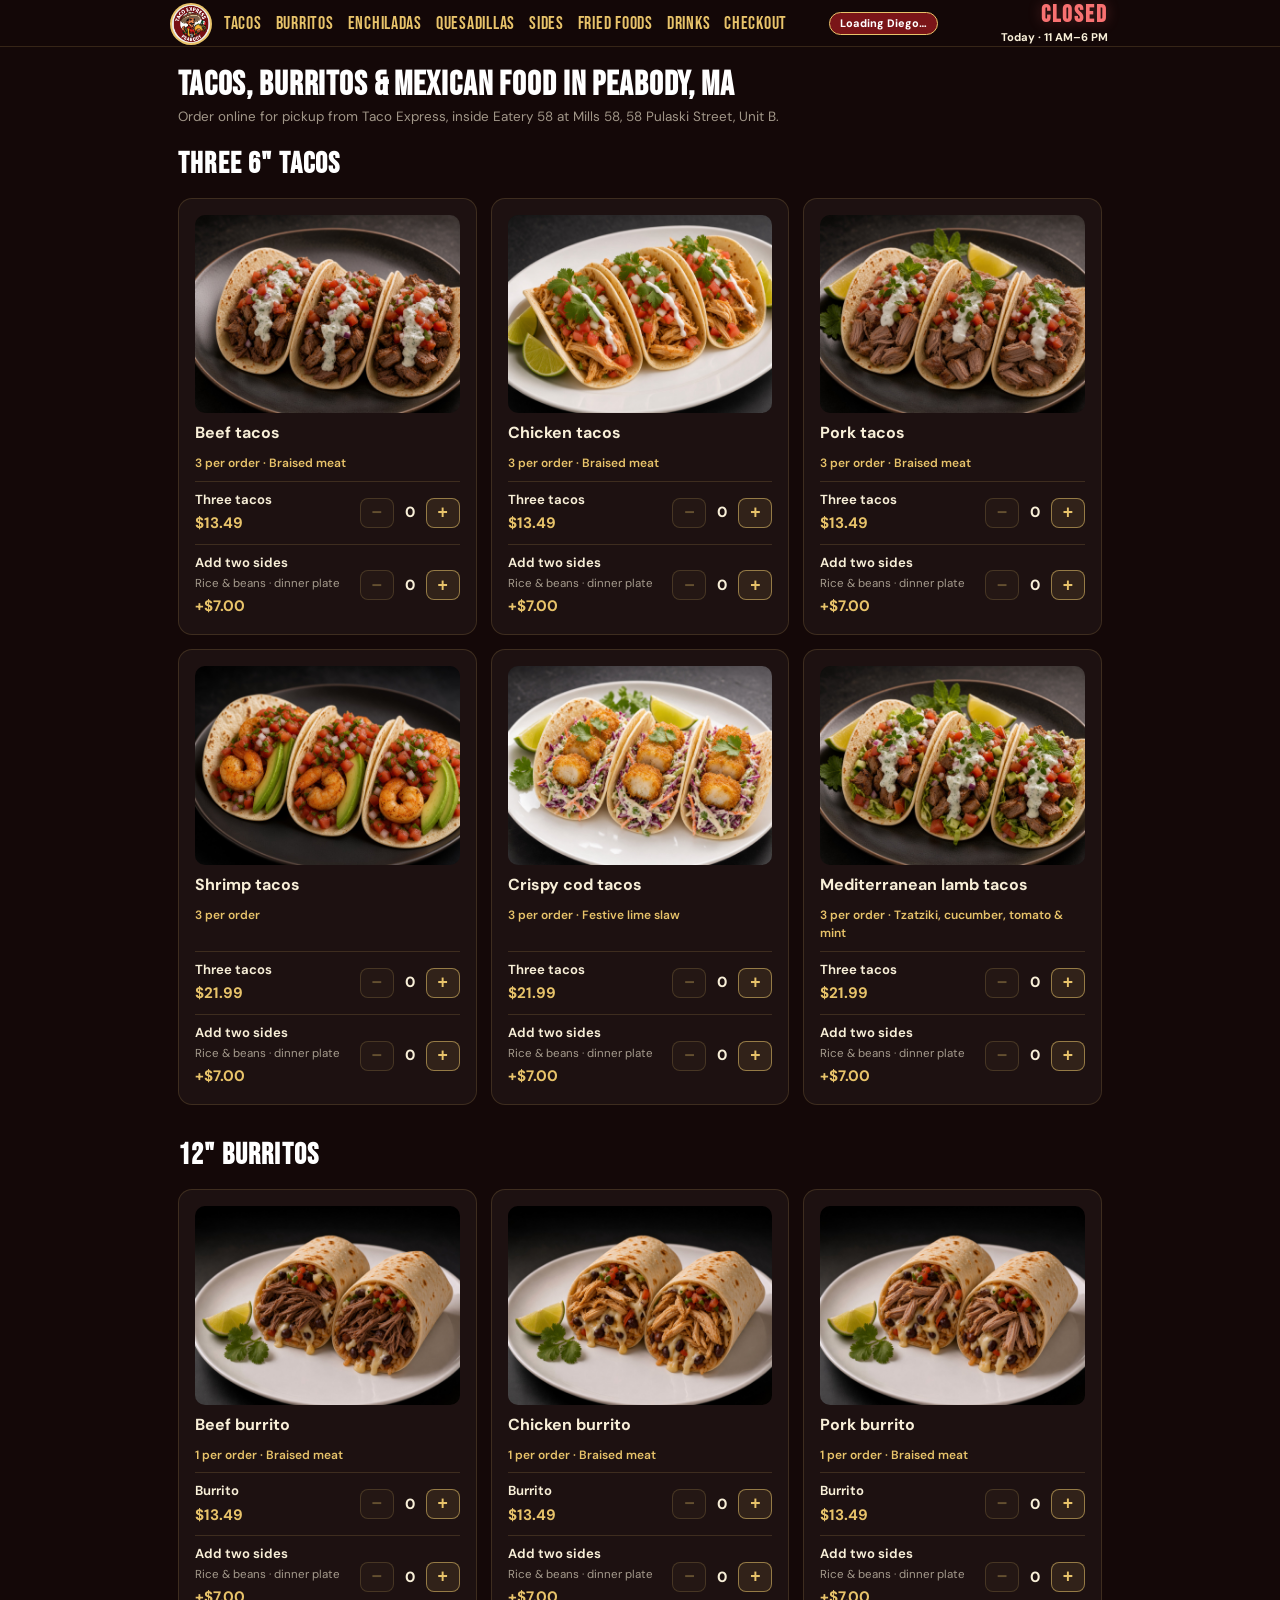
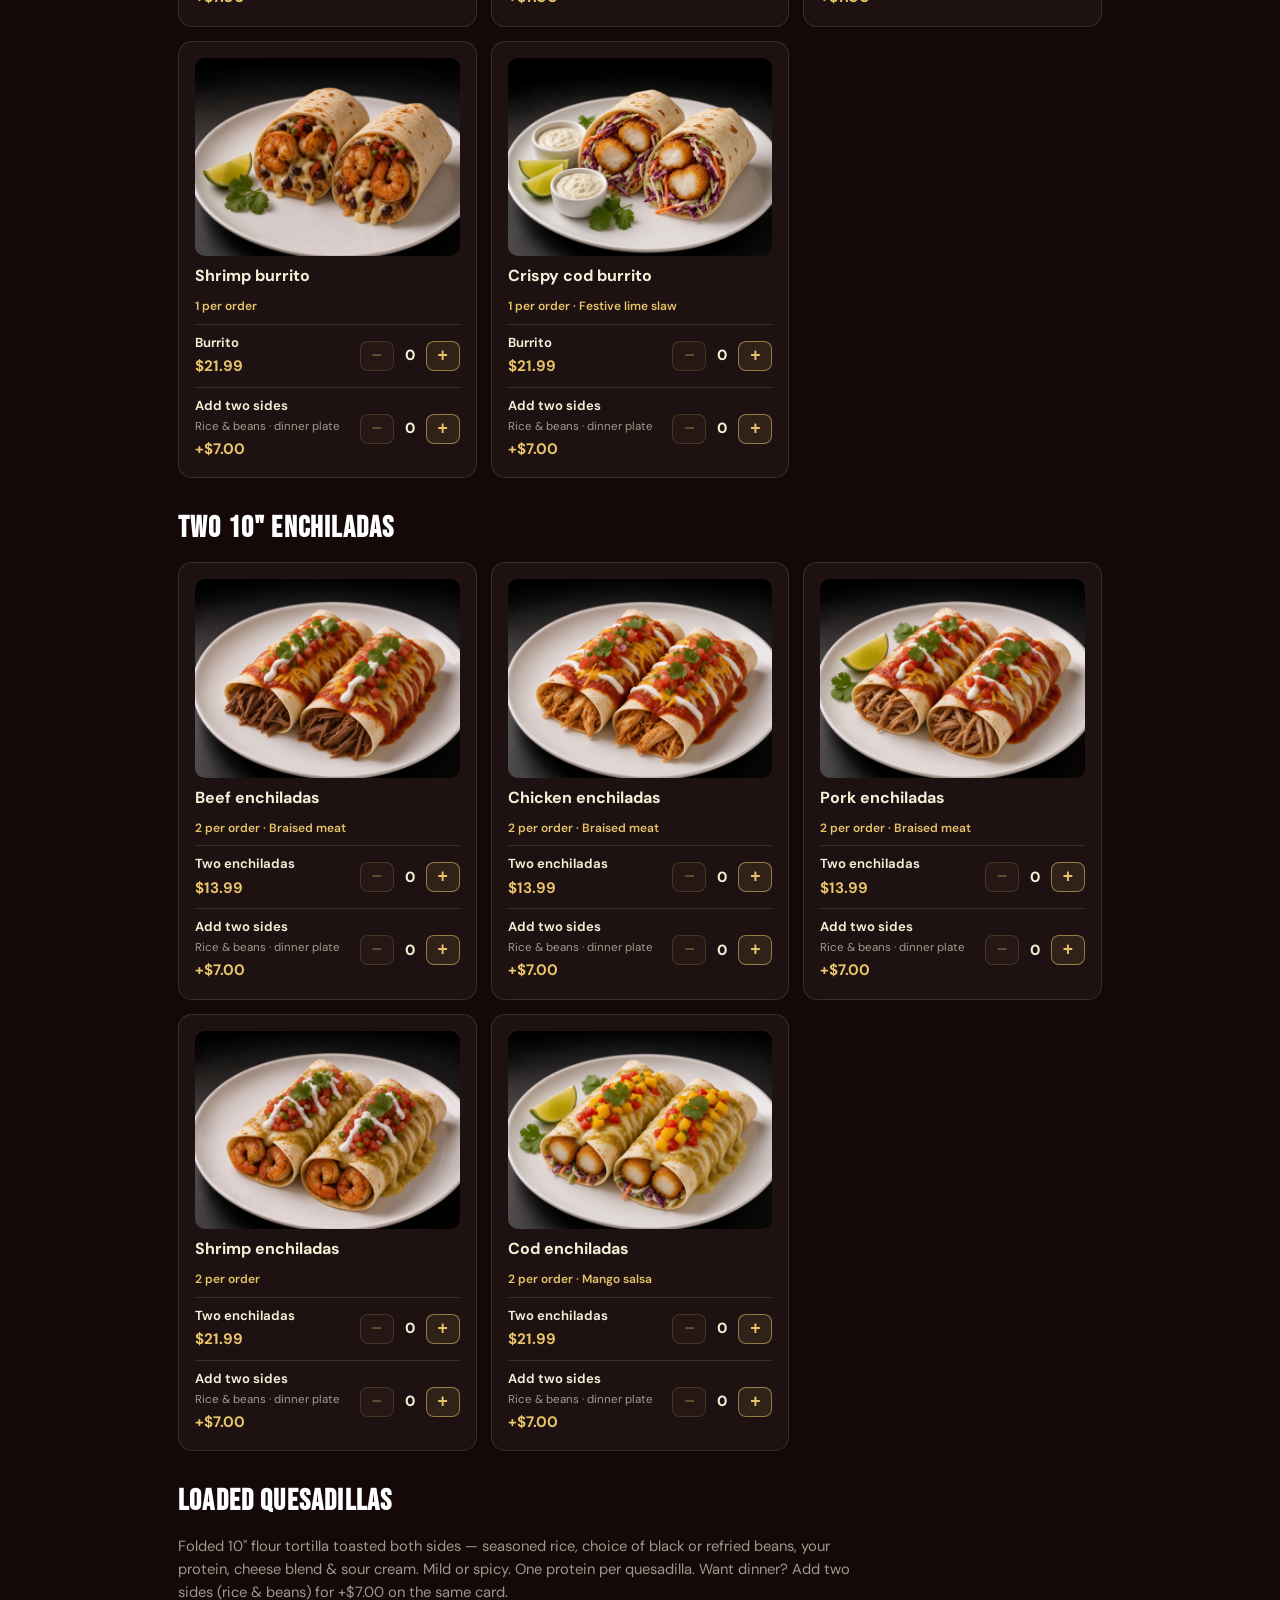
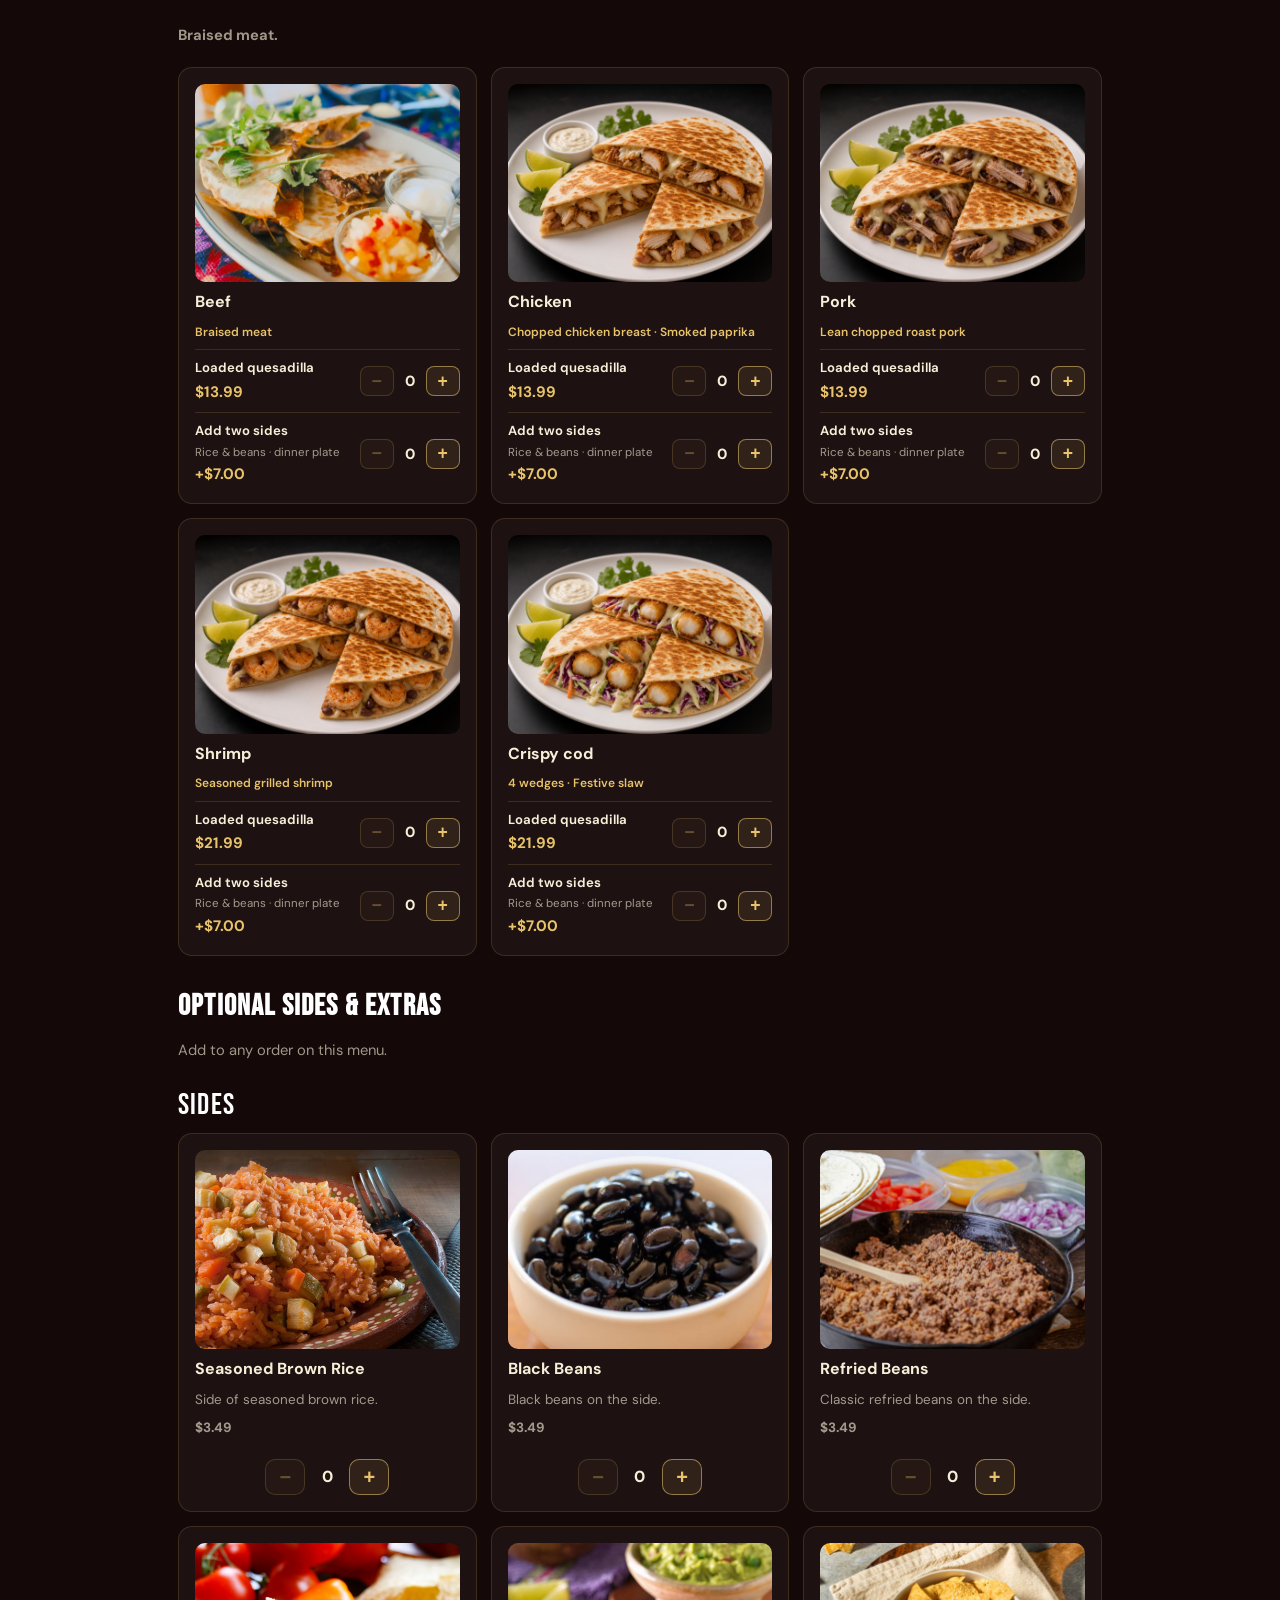
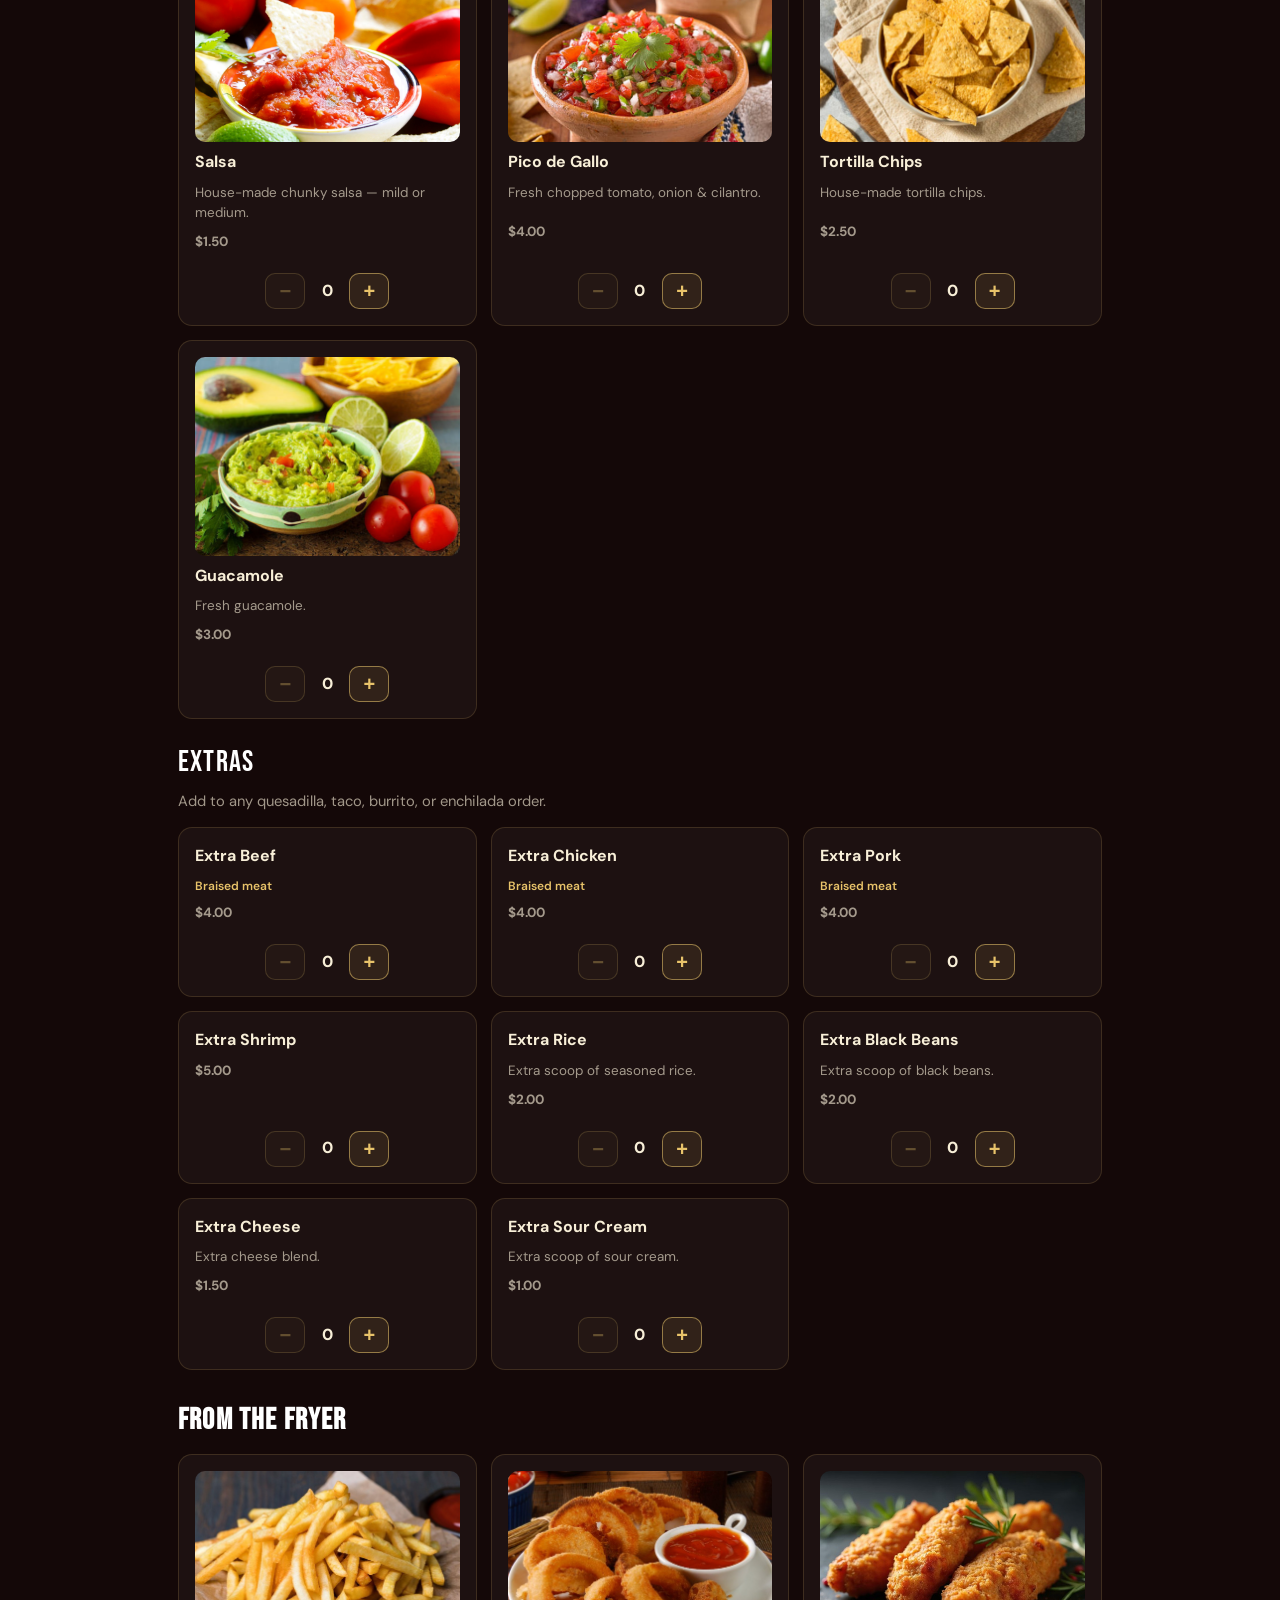
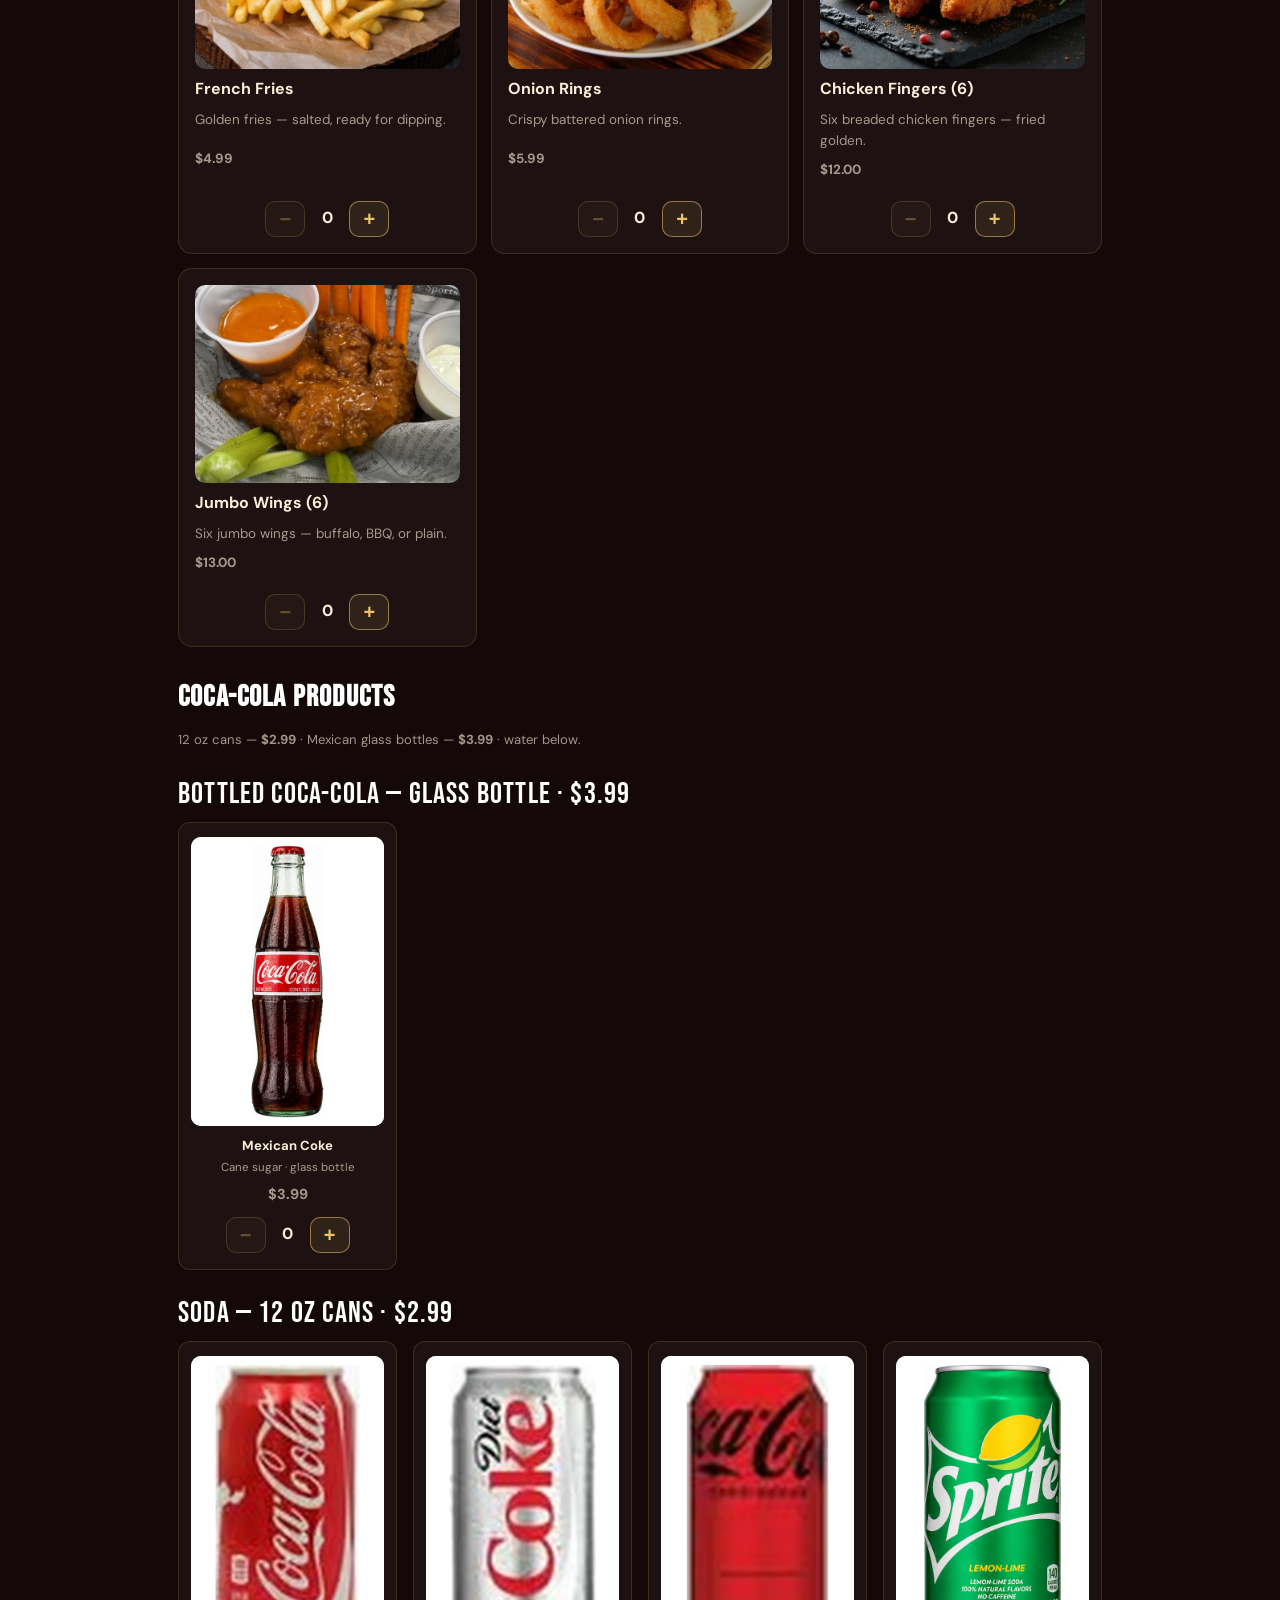
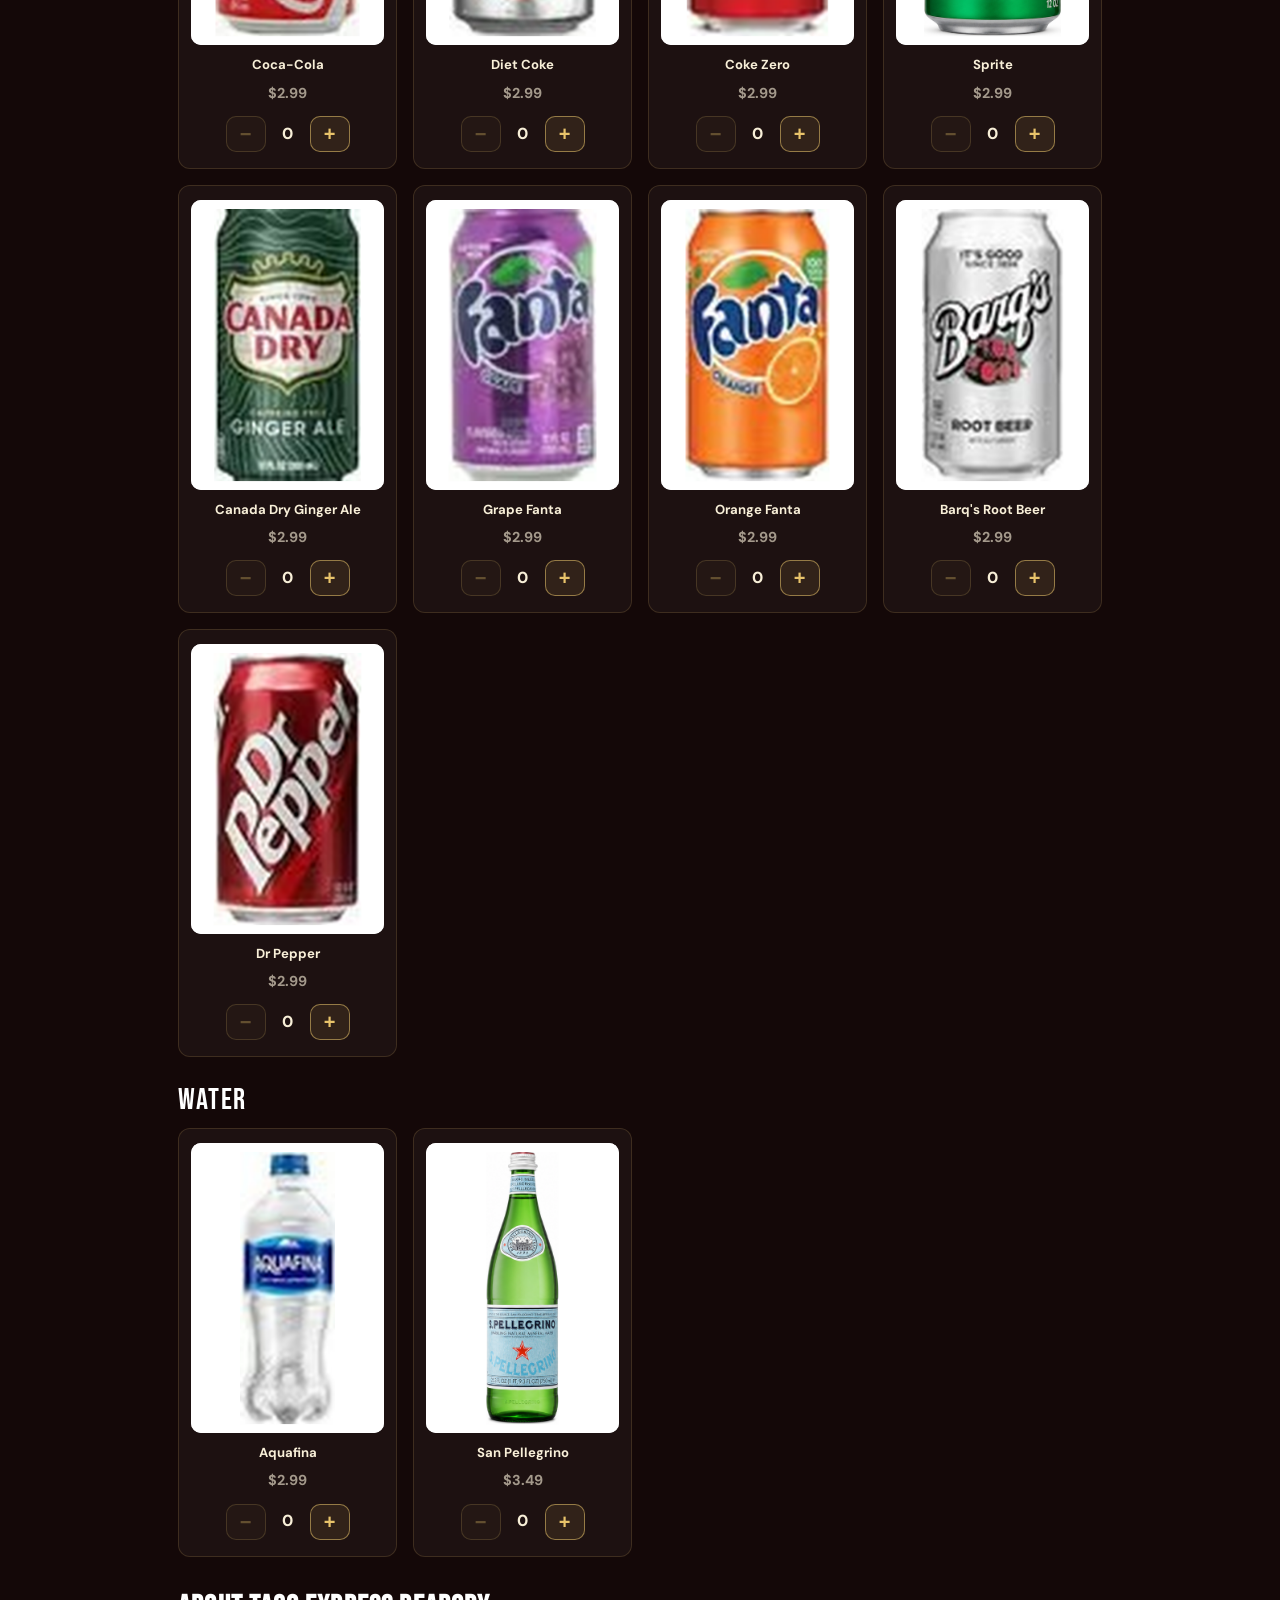
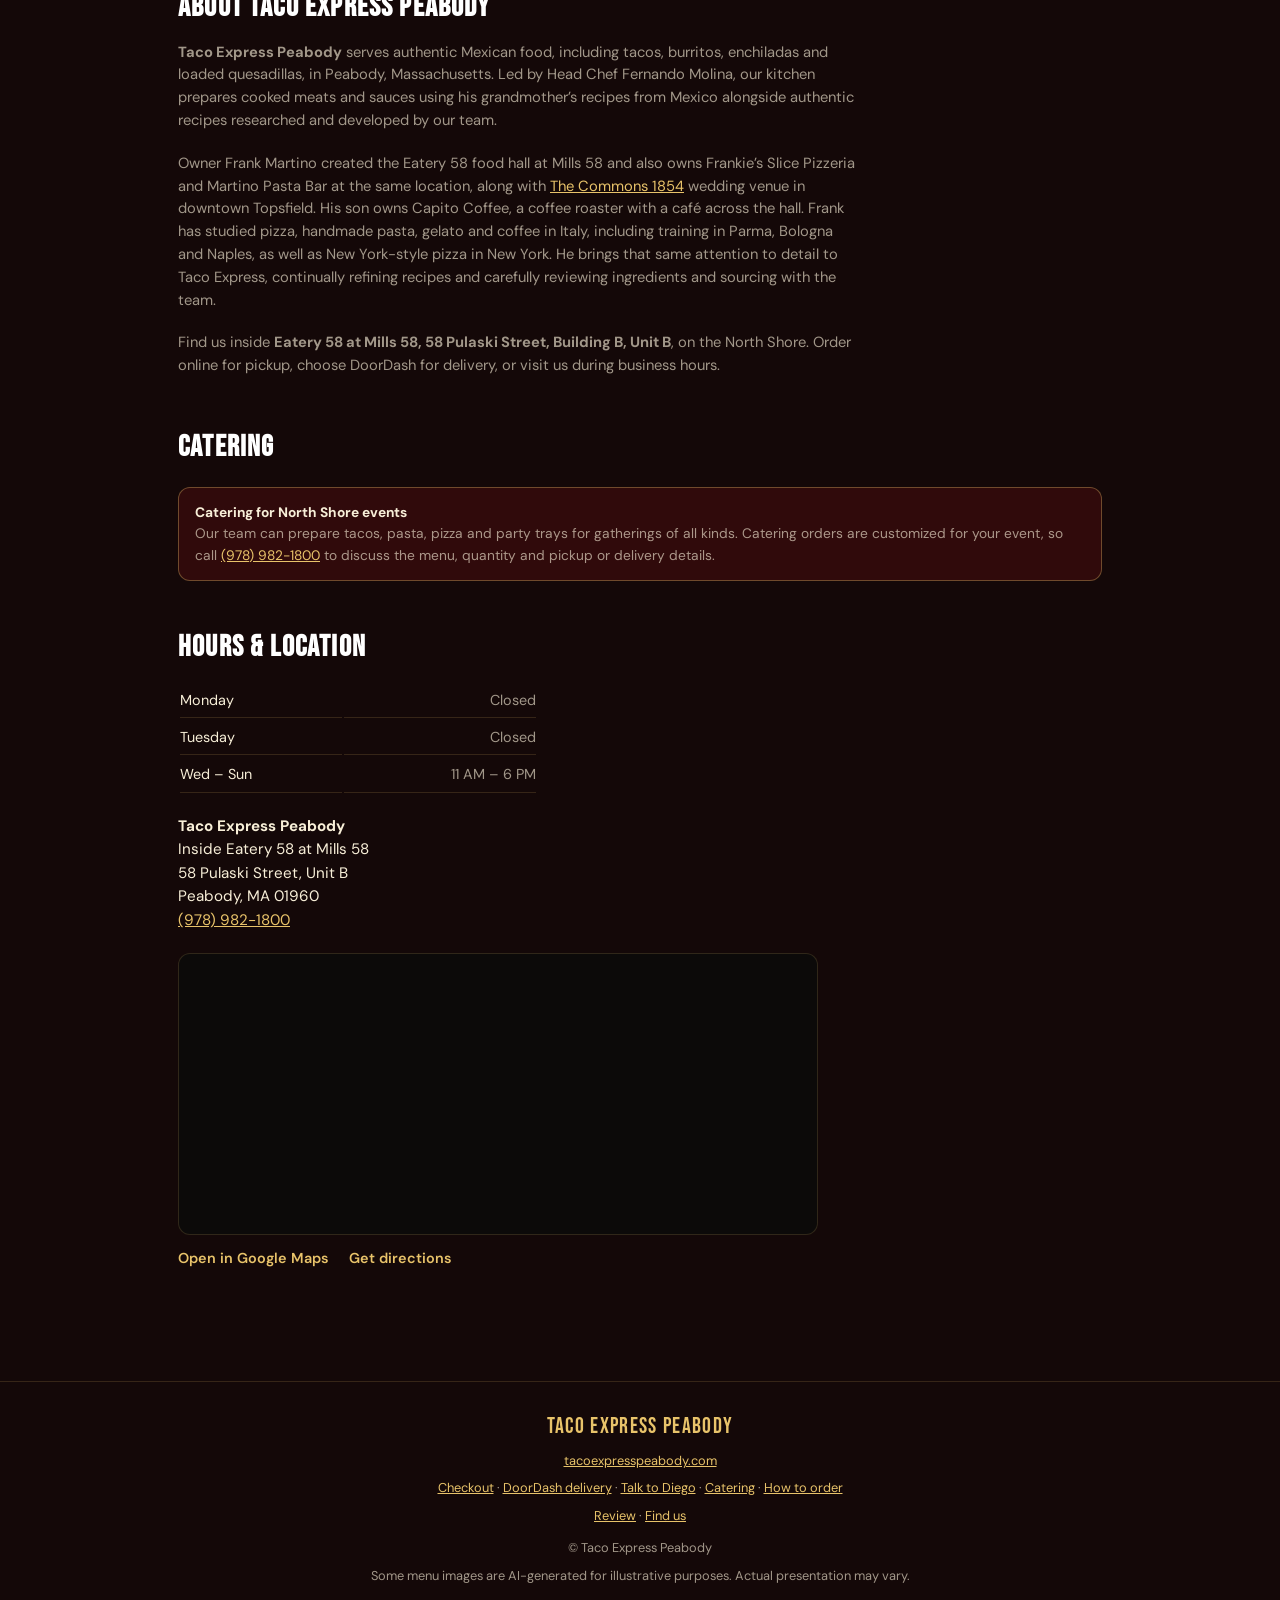
==== index.html @ b33aebf8 "Fix oversized menu photos on mobile Co-authored-by: Frankamartino <Frankamartino@users.noreply.githu" ====
<!DOCTYPE html>
<html lang="en">
<head>
  <meta charset="UTF-8" />
  <meta name="viewport" content="width=device-width, initial-scale=1.0" />
  <title>Tacos, Burritos &amp; Mexican Food in Peabody, MA | Taco Express</title>
  <meta name="description" content="Order tacos, burritos, enchiladas and loaded quesadillas for pickup from Taco Express Peabody, inside Eatery 58 at Mills 58, 58 Pulaski Street, Unit B." />
  <link rel="canonical" href="https://www.tacoexpresspeabody.com/" />
  <link rel="alternate" type="text/plain" href="https://www.tacoexpresspeabody.com/llms.txt" title="LLM summary" />
  <link rel="alternate" type="text/plain" href="https://www.tacoexpresspeabody.com/llms-full.txt" title="LLM full facts" />
  <link rel="alternate" type="application/json" href="https://www.tacoexpresspeabody.com/ai.json" title="Restaurant facts for AI assistants" />
  <meta name="robots" content="index, follow, max-image-preview:large" />
  <meta property="og:type" content="website" />
  <meta property="og:locale" content="en_US" />
  <meta property="og:site_name" content="Taco Express Peabody" />
  <meta property="og:url" content="https://www.tacoexpresspeabody.com/" />
  <meta property="og:title" content="Tacos, Burritos &amp; Mexican Food in Peabody, MA | Taco Express" />
  <meta property="og:description" content="Order tacos, burritos, enchiladas and loaded quesadillas for pickup inside Eatery 58 at Mills 58 in Peabody." />
  <meta property="og:image" content="https://www.tacoexpresspeabody.com/images/taco-express-logo.jpg" />
  <meta property="og:image:alt" content="Taco Express Peabody logo" />
  <meta name="twitter:card" content="summary_large_image" />
  <meta name="twitter:title" content="Tacos, Burritos &amp; Mexican Food in Peabody, MA | Taco Express" />
  <meta name="twitter:description" content="Order online for pickup from Taco Express inside Eatery 58 at Mills 58 in Peabody." />
  <meta name="twitter:image" content="https://www.tacoexpresspeabody.com/images/taco-express-logo.jpg" />
  <script type="application/ld+json">
    {
      "@context": "https://schema.org",
      "@type": "Restaurant",
      "@id": "https://www.tacoexpresspeabody.com/#restaurant",
      "name": "Taco Express Peabody",
      "alternateName": ["Taco Express", "Taco Express Peabody MA"],
      "url": "https://www.tacoexpresspeabody.com",
      "image": "https://www.tacoexpresspeabody.com/images/taco-express-logo.jpg",
      "logo": "https://www.tacoexpresspeabody.com/images/taco-express-logo.jpg",
      "telephone": "+1-978-982-1800",
      "priceRange": "$$",
      "servesCuisine": ["Mexican", "Tacos", "Burritos", "Enchiladas", "Quesadillas"],
      "acceptsReservations": false,
      "menu": "https://www.tacoexpresspeabody.com/",
      "hasMenu": "https://www.tacoexpresspeabody.com/",
      "hasMap": "https://www.google.com/maps?cid=2102545735255324937",
      "sameAs": [
        "https://www.google.com/maps?cid=2102545735255324937",
        "https://www.doordash.com/store/taco-express-peabody-peabody-47282984/112302146/",
        "https://www.tacoexpresspeabody.com"
      ],
      "address": {
        "@type": "PostalAddress",
        "streetAddress": "58 Pulaski Street, Unit B",
        "addressLocality": "Peabody",
        "addressRegion": "MA",
        "postalCode": "01960",
        "addressCountry": "US"
      },
      "containedInPlace": {
        "@type": "Place",
        "name": "Eatery 58 at Mills 58",
        "url": "https://www.mills58.com/eatery58"
      },
      "geo": {
        "@type": "GeoCoordinates",
        "latitude": 42.541248,
        "longitude": -70.9237039
      },
      "openingHoursSpecification": [
        {
          "@type": "OpeningHoursSpecification",
          "dayOfWeek": ["Wednesday", "Thursday", "Friday", "Saturday", "Sunday"],
          "opens": "11:00",
          "closes": "18:00"
        }
      ],
      "potentialAction": {
        "@type": "OrderAction",
        "target": {
          "@type": "EntryPoint",
          "urlTemplate": "https://www.tacoexpresspeabody.com/",
          "inLanguage": "en-US",
          "actionPlatform": [
            "http://schema.org/DesktopWebPlatform",
            "http://schema.org/MobileWebPlatform"
          ]
        },
        "deliveryMethod": ["http://purl.org/goodrelations/v1#DeliveryModePickUp"]
      },
      "areaServed": [
        { "@type": "City", "name": "Peabody" },
        { "@type": "AdministrativeArea", "name": "North Shore, Massachusetts" }
      ],
      "description": "Taco Express Peabody serves tacos, burritos, enchiladas and loaded quesadillas for pickup inside Eatery 58 at Mills 58, 58 Pulaski Street, Unit B, Peabody, MA 01960."
    }
  </script>
  <link rel="icon" href="images/taco-express-logo.jpg" type="image/jpeg" />
  <link rel="apple-touch-icon" href="images/taco-express-logo.jpg" />
  <link rel="stylesheet" href="css/taco-cart.css" />
  <link rel="preconnect" href="https://fonts.googleapis.com" />
  <link href="https://fonts.googleapis.com/css2?family=Bebas+Neue&family=DM+Sans:wght@400;500;600;700&display=swap" rel="stylesheet" />
  <script>
    window.va = window.va || function () { (window.vaq = window.vaq || []).push(arguments); };
  </script>
  <script defer src="/_vercel/insights/script.js"></script>
  <style>
    :root {
      --lime: #e8c36a;
      --lime-dark: #c9a14a;
      --terra: #7a1518;
      --cream: #f8efd8;
      --white: #ffffff;
      --ink: #140808;
      --muted: rgba(248, 239, 216, 0.62);
      --card: rgba(255, 255, 255, 0.04);
      --border: rgba(232, 195, 106, 0.16);
    }
    * { box-sizing: border-box; margin: 0; padding: 0; }
    html { scroll-behavior: smooth; }
    body {
      font-family: "DM Sans", system-ui, sans-serif;
      background: var(--ink);
      color: var(--cream);
      line-height: 1.55;
    }
    a { color: var(--lime); }
    header {
      position: sticky;
      top: 0;
      z-index: 1000;
      background: rgba(20, 8, 8, 0.96);
      border-bottom: 1px solid var(--border);
      backdrop-filter: blur(10px);
    }
    .header-inner {
      max-width: 960px;
      margin: 0 auto;
      padding: 3px 12px 2px;
      display: grid;
      grid-template-columns: auto minmax(0, 1fr) auto;
      grid-template-areas: "logo nav status";
      align-items: center;
      gap: 7px 14px;
    }
    .header-logo {
      grid-area: logo;
      display: block;
      width: 38px;
      height: 38px;
      border-radius: 50%;
      object-fit: cover;
      background: #fff;
      flex-shrink: 0;
      box-shadow: 0 0 0 2px #e8c36a;
    }
    .header-status {
      grid-area: status;
      display: flex;
      flex-direction: column;
      align-items: flex-end;
      min-width: 128px;
      text-align: right;
    }
    .header-status-label {
      color: #4ade80;
      font-family: "Bebas Neue", sans-serif;
      font-size: 1.5rem;
      font-weight: 700;
      letter-spacing: 0.08em;
      line-height: 1;
      text-shadow: 0 0 14px rgba(74, 222, 128, 0.35);
    }
    .header-status.is-closed .header-status-label {
      color: #f87171;
      text-shadow: 0 0 14px rgba(248, 113, 113, 0.3);
    }
    .header-status-hours,
    .header-status-reason {
      color: var(--cream);
      font-size: 0.7rem;
      font-weight: 700;
      line-height: 1.25;
      margin-top: 3px;
      white-space: nowrap;
    }
    .header-status-reason {
      color: #fecaca;
      font-weight: 600;
      max-width: 260px;
      white-space: normal;
    }
    @keyframes diegoFlash {
      0%, 100% {
        filter: brightness(1);
        box-shadow: 0 0 0 0 rgba(232, 195, 106, 0);
      }
      50% {
        filter: brightness(1.45);
        box-shadow: 0 0 14px 3px rgba(232, 195, 106, 0.65);
      }
    }
    .header-diego {
      appearance: none;
      margin: 0 auto;
      border: 1px solid var(--lime);
      border-radius: 999px;
      background: var(--terra);
      color: #fff;
      padding: 5px 10px;
      font: inherit;
      font-size: 0.68rem;
      font-weight: 800;
      line-height: 1;
      cursor: pointer;
      white-space: nowrap;
      animation: diegoFlash 1.15s ease-in-out infinite;
    }
    .header-diego.is-live {
      background: #991b1b;
      animation: none;
    }
    @media (prefers-reduced-motion: reduce) {
      .header-diego { animation: none; }
    }
    .order-btn {
      display: inline-flex;
      align-items: center;
      gap: 6px;
      background: var(--terra);
      color: #fff;
      font-weight: 700;
      font-size: 0.88rem;
      padding: 11px 18px;
      border-radius: 999px;
      text-decoration: none;
      white-space: nowrap;
    }
    .order-btn:hover { background: #5c1012; }
    .call-btn {
      display: inline-flex;
      align-items: center;
      gap: 6px;
      background: var(--terra);
      color: #fff;
      font-weight: 700;
      font-size: 0.88rem;
      padding: 11px 18px;
      border-radius: 999px;
      text-decoration: none;
      white-space: nowrap;
    }
    .call-btn-secondary {
      background: transparent;
      border: 1px solid var(--border);
      color: var(--cream);
    }
    .call-btn-secondary:hover { border-color: var(--muted); }
    @keyframes diegoGelPulse {
      0%, 100% {
        transform: scale(1);
        box-shadow:
          0 8px 24px rgba(122, 21, 24, 0.5),
          0 0 0 0 rgba(232, 195, 106, 0),
          inset 0 2px 0 rgba(255, 255, 255, 0.4),
          inset 0 -12px 20px rgba(0, 0, 0, 0.28);
      }
      50% {
        transform: scale(1.03);
        box-shadow:
          0 16px 40px rgba(122, 21, 24, 0.62),
          0 0 36px 4px rgba(232, 195, 106, 0.38),
          inset 0 2px 0 rgba(255, 255, 255, 0.5),
          inset 0 -12px 20px rgba(0, 0, 0, 0.2);
      }
    }
    @keyframes diegoGelShine {
      0% { transform: translateX(-140%) skewX(-18deg); opacity: 0; }
      18% { opacity: 0.85; }
      42% { opacity: 0.55; }
      58%, 100% { transform: translateX(220%) skewX(-18deg); opacity: 0; }
    }
    @keyframes diegoGelRipple {
      0% { box-shadow: 0 0 0 0 rgba(232, 195, 106, 0.42); opacity: 1; }
      100% { box-shadow: 0 0 0 22px rgba(232, 195, 106, 0); opacity: 0; }
    }
    .voice-btn {
      position: relative;
      overflow: hidden;
      display: inline-flex;
      flex-direction: column;
      align-items: center;
      justify-content: center;
      gap: 0;
      appearance: none;
      border: 1px solid rgba(255, 255, 255, 0.22);
      color: #fff;
      font-family: inherit;
      font-weight: 800;
      font-size: clamp(14px, 2.8vw, 16px);
      letter-spacing: 0.02em;
      text-transform: none;
      line-height: 1.2;
      padding: 14px 26px;
      border-radius: 999px;
      text-decoration: none;
      white-space: nowrap;
      text-align: center;
      cursor: pointer;
      background:
        radial-gradient(120% 80% at 50% 0%, rgba(255,255,255,0.42) 0%, rgba(255,255,255,0.08) 32%, transparent 55%),
        linear-gradient(180deg, #9b1d22 0%, #7a1518 38%, #5c1012 100%);
      animation: diegoGelPulse 2.6s ease-in-out infinite;
      transition: filter 0.2s ease;
    }
    .voice-btn::before {
      content: '';
      position: absolute;
      top: -20%;
      left: 0;
      width: 42%;
      height: 140%;
      background: linear-gradient(
        90deg,
        transparent 0%,
        rgba(255, 255, 255, 0.08) 30%,
        rgba(255, 255, 255, 0.55) 50%,
        rgba(255, 255, 255, 0.08) 70%,
        transparent 100%
      );
      animation: diegoGelShine 3.4s ease-in-out infinite;
      pointer-events: none;
    }
    .voice-btn::after {
      content: '';
      position: absolute;
      inset: 0;
      border-radius: inherit;
      animation: diegoGelRipple 2.6s ease-out infinite;
      pointer-events: none;
    }
    .voice-btn:hover { filter: brightness(1.08); color: #fff; }
    .voice-btn:active {
      filter: brightness(0.96);
      transform: scale(0.98);
      animation: none;
    }
    .voice-btn > span {
      position: relative;
      z-index: 1;
      display: block;
    }
    .voice-btn-sub {
      margin-top: 4px;
      font-size: 0.68rem;
      font-weight: 700;
      letter-spacing: 0.12em;
      text-transform: uppercase;
      color: rgba(255, 255, 255, 0.92);
    }
    .voice-btn-block {
      display: inline-flex;
      margin-top: 14px;
    }
    .order-paths {
      display: grid;
      gap: 14px;
      margin-top: 18px;
      max-width: 520px;
    }
    .order-path {
      padding: 14px 16px;
      border: 1px solid var(--border);
      border-radius: 12px;
      background: var(--card);
    }
    .order-path h3 {
      font-family: "Bebas Neue", sans-serif;
      font-size: 1.35rem;
      letter-spacing: 0.04em;
      margin-bottom: 4px;
    }
    .order-path p {
      font-size: 0.88rem;
      color: var(--muted);
      margin: 0 0 10px;
    }
    .order-strip {
      display: flex;
      flex-wrap: wrap;
      gap: 10px;
      justify-content: center;
      margin-top: 20px;
    }
    .order-strip p {
      font-size: 0.82rem;
      color: var(--muted);
      margin: 8px 0 0;
      max-width: 520px;
    }
    nav {
      grid-area: nav;
      flex: 1;
      min-width: 0;
      margin: 0;
      padding: 0;
      display: flex;
      gap: 14px;
      flex-wrap: nowrap;
      justify-content: flex-start;
      align-items: center;
      overflow-x: auto;
      -webkit-overflow-scrolling: touch;
      scrollbar-width: none;
    }
    nav::-webkit-scrollbar { display: none; }
    nav a {
      font-family: "Bebas Neue", sans-serif;
      font-size: 1.15rem;
      font-weight: 400;
      text-transform: none;
      letter-spacing: 0.04em;
      line-height: 1.05;
      color: var(--lime);
      text-decoration: none;
      padding: 0;
      border: 0;
      border-radius: 0;
      background: none;
      white-space: nowrap;
    }
    nav a:hover {
      color: var(--white);
      text-decoration: none;
    }
    nav a.is-active,
    nav a:active {
      color: var(--white);
    }
    .wrap { max-width: 960px; margin: 0 auto; padding: 8px 18px 64px; }
    .seo-intro {
      padding: 12px 0 2px;
    }
    .seo-intro h1 {
      font-family: "Bebas Neue", sans-serif;
      font-size: clamp(1.55rem, 5vw, 2.15rem);
      line-height: 1.05;
      letter-spacing: 0.025em;
      color: var(--white);
    }
    .seo-intro p {
      max-width: 720px;
      margin-top: 4px;
      color: var(--muted);
      font-size: 0.84rem;
    }
    .hero {
      text-align: center;
      padding: 36px 0 28px;
      border-bottom: 1px solid var(--border);
    }
    .hero-logo {
      width: 168px;
      height: 168px;
      border-radius: 50%;
      object-fit: cover;
      display: block;
      margin: 0 auto 18px;
      background: #fff;
    }
    .hero h2 {
      font-family: "Bebas Neue", sans-serif;
      font-size: clamp(2rem, 6vw, 3.2rem);
      line-height: 1.05;
      margin-bottom: 12px;
    }
    .hero p { color: var(--muted); max-width: 560px; margin: 0 auto; font-size: 0.95rem; }
    .hero-slogan {
      font-family: "Bebas Neue", sans-serif;
      font-size: clamp(1.4rem, 4.4vw, 2.1rem);
      letter-spacing: 0.02em;
      color: var(--cream);
      margin: 2px 0 0;
    }
    section {
      padding-top: 28px;
      scroll-margin-top: 82px;
    }
    #tacos { padding-top: 12px; }
    section h2 {
      font-family: "Bebas Neue", sans-serif;
      font-size: 1.85rem;
      letter-spacing: 0.04em;
      margin-bottom: 10px;
      color: var(--white);
    }
    .section-intro { color: var(--muted); font-size: 0.92rem; margin-bottom: 20px; max-width: 680px; }
    .note-box {
      background: rgba(122, 21, 24, 0.28);
      border: 1px solid rgba(232, 195, 106, 0.35);
      border-radius: 12px;
      padding: 14px 16px;
      font-size: 0.86rem;
      color: var(--muted);
      margin: 16px 0;
    }
    .note-box strong { color: var(--cream); }
    .grid-3 { display: grid; gap: 14px; grid-template-columns: repeat(auto-fit, minmax(220px, 1fr)); }
    .grid-2 { display: grid; gap: 14px; grid-template-columns: repeat(auto-fit, minmax(260px, 1fr)); }
    .card {
      background: var(--card);
      border: 1px solid var(--border);
      border-radius: 14px;
      padding: 16px;
      display: flex;
      flex-direction: column;
      gap: 8px;
    }
    .card-media { width: 100%; }
    .card img,
    .card-media img {
      width: 100%;
      height: auto;
      aspect-ratio: 4 / 3;
      object-fit: cover;
      border-radius: 10px;
      background: rgba(255,255,255,0.06);
      display: block;
    }
    .card .img-placeholder {
      width: 100%;
      aspect-ratio: 4 / 3;
      border-radius: 10px;
      background: linear-gradient(135deg, rgba(122,21,24,0.35), rgba(232,195,106,0.12));
      display: flex;
      align-items: center;
      justify-content: center;
      font-size: 0.72rem;
      color: var(--muted);
      text-align: center;
      padding: 12px;
    }
    .card h3 { font-size: 1rem; font-weight: 700; }
    .card p { font-size: 0.84rem; color: var(--muted); flex: 1; }
    .card .meta { font-size: 0.75rem; color: var(--lime); font-weight: 600; }
    .price { font-weight: 700; color: var(--lime); font-size: 1.05rem; }
    .price-dash { color: var(--muted); }
    .order-row {
      display: flex;
      align-items: center;
      justify-content: space-between;
      gap: 10px;
      padding-top: 8px;
      border-top: 1px solid var(--border);
    }
    .order-row:first-of-type { border-top: 0; padding-top: 2px; }
    .order-row-copy {
      display: flex;
      flex-direction: column;
      gap: 2px;
      min-width: 0;
      flex: 1;
    }
    .order-row-label {
      font-size: 0.82rem;
      font-weight: 650;
      color: var(--cream);
    }
    .order-row-note {
      font-size: 0.72rem;
      color: var(--muted);
    }
    .order-row .price { font-size: 0.95rem; }
    .order-row .qty-stepper {
      margin-top: 0;
      width: auto;
      flex-shrink: 0;
      gap: 6px;
      justify-content: flex-end;
    }
    .order-row .qty-stepper button {
      width: 34px;
      height: 30px;
      font-size: 1.1rem;
      border-radius: 8px;
    }
    .order-row .qty-stepper .qty-count { font-size: 0.92rem; min-width: 1.25rem; }

    /* In-cart / Diego add: gold on the order ROW only (not the whole protein card) */
    .order-row.is-in-cart {
      background: rgba(232, 195, 106, 0.18);
      box-shadow: inset 0 0 0 2px #e8c36a;
      border-radius: 10px;
      border-top-color: transparent;
      padding: 10px 10px;
      margin-top: 6px;
    }
    .order-row.is-in-cart .order-row-label,
    .order-row.is-in-cart .price,
    .order-row.is-in-cart .qty-count {
      color: #f3d98a;
    }
    .order-row.is-in-cart .qty-stepper button {
      border-color: #e8c36a;
      background: rgba(232, 195, 106, 0.22);
      color: #f8efd8;
    }
    .order-row.just-added {
      animation: orderRowGlow 1.45s ease;
    }
    @keyframes orderRowGlow {
      0% {
        background: rgba(232, 195, 106, 0.45);
        box-shadow:
          inset 0 0 0 2px #f3d98a,
          0 0 0 0 rgba(232, 195, 106, 0.8);
      }
      45% {
        background: rgba(232, 195, 106, 0.3);
        box-shadow:
          inset 0 0 0 2px #e8c36a,
          0 0 28px 6px rgba(232, 195, 106, 0.45);
      }
      100% {
        background: rgba(232, 195, 106, 0.18);
        box-shadow: inset 0 0 0 2px #e8c36a;
      }
    }
    /* Sides / drinks: glow the +/- strip only */
    .qty-stepper.stepper-in-cart {
      background: rgba(232, 195, 106, 0.18);
      box-shadow: inset 0 0 0 2px #e8c36a;
      border-radius: 12px;
      padding: 8px 10px;
    }
    .qty-stepper.just-added {
      animation: orderRowGlow 1.45s ease;
    }

    .order-row.is-sold-out,
    .qty-stepper.is-sold-out,
    .card.is-sold-out {
      opacity: 0.72;
    }
    .order-row.is-sold-out {
      background: rgba(120, 120, 120, 0.18);
      box-shadow: inset 0 0 0 2px rgba(248, 113, 113, 0.65);
      border-radius: 10px;
      padding: 10px 10px;
    }
    .order-row.is-sold-out .order-row-label,
    .order-row.is-sold-out .price {
      color: rgba(254, 202, 202, 0.95);
      text-decoration: line-through;
    }
    .sold-out-badge {
      display: inline-block;
      margin-top: 4px;
      font-size: 0.68rem;
      font-weight: 800;
      letter-spacing: 0.04em;
      text-transform: uppercase;
      color: #fecaca;
    }
    .card.is-sold-out .sold-out-badge {
      margin: 8px 0 0;
    }
    .order-row.is-sold-out .qty-stepper button,
    .qty-stepper.is-sold-out button {
      border-color: rgba(248, 113, 113, 0.45);
      color: #fecaca;
      background: rgba(127, 29, 29, 0.25);
    }

    #tacoCartBar.cart-pulse .cart-bar-inner {
      animation: cartPulse 0.45s ease;
    }
    @keyframes cartPulse {
      0% { transform: translateY(0); }
      35% { transform: translateY(-3px); }
      100% { transform: translateY(0); }
    }
    .feature {
      margin: 4px 0 12px;
      background: linear-gradient(135deg, rgba(122,21,24,0.42), rgba(232,195,106,0.12));
      border: 1px solid var(--terra);
      border-radius: 16px;
      padding: 22px 22px;
      display: flex;
      align-items: center;
      gap: 24px;
      flex-wrap: wrap;
    }
    .feature-badge {
      display: inline-block;
      font-size: 0.7rem;
      font-weight: 800;
      letter-spacing: 0.12em;
      text-transform: uppercase;
      color: var(--terra);
      margin-bottom: 6px;
    }
    .feature-body { flex: 1; min-width: 220px; }
    .feature-body h2 { font-family: "Bebas Neue", sans-serif; font-size: clamp(2rem, 6.5vw, 3rem); line-height: 1.02; margin: 2px 0 6px; }
    .feature-body p { font-size: 0.9rem; color: var(--muted); }
    .feature-price { text-align: center; line-height: 1; flex-shrink: 0; }
    .feature-price .amount {
      display: block;
      font-size: 3.6rem;
      font-weight: 900;
      color: var(--lime);
      text-shadow: 0 0 20px rgba(232,195,106,0.55);
      letter-spacing: -0.02em;
    }
    .feature-price .tax {
      display: block;
      font-size: 0.72rem;
      text-transform: uppercase;
      letter-spacing: 0.1em;
      color: var(--muted);
      margin-top: 6px;
    }
    @media (max-width: 520px) {
      .feature { justify-content: center; text-align: center; }
      .feature-price .amount { font-size: 3.1rem; }
    }
    .subhead {
      font-family: "Bebas Neue", sans-serif;
      font-size: 1.85rem;
      font-weight: 400;
      text-transform: none;
      letter-spacing: 0.04em;
      color: var(--white);
      margin: 28px 0 12px;
      padding-bottom: 0;
      border-bottom: 0;
      line-height: 1.05;
    }
    .drink-tier {
      font-size: 0.82rem;
      color: var(--muted);
      margin-bottom: 14px;
    }
    .drink-grid {
      display: grid;
      gap: 16px;
      grid-template-columns: repeat(auto-fill, minmax(180px, 1fr));
    }
    .drink-card {
      background: var(--card);
      border: 1px solid var(--border);
      border-radius: 12px;
      padding: 14px 12px 16px;
      text-align: center;
    }
    .drink-photo {
      width: 100%;
      aspect-ratio: 2 / 3;
      margin: 0 auto 10px;
      border-radius: 10px;
      background: #fff;
      display: block;
      overflow: hidden;
      box-shadow: inset 0 0 0 1px rgba(0, 0, 0, 0.08);
    }
    .drink-photo img {
      width: 100%;
      height: 100%;
      object-fit: contain;
      object-position: center center;
      display: block;
    }
    .drink-card .img-placeholder {
      width: 80px;
      height: 120px;
      display: flex;
      align-items: center;
      justify-content: center;
      font-size: 0.6rem;
      color: var(--muted);
      margin: 0 auto 8px;
      border-radius: 8px;
      background: rgba(255, 255, 255, 0.08);
    }
    .drink-card h4 { font-size: 0.82rem; font-weight: 700; }
    .drink-card p { font-size: 0.72rem; color: var(--muted); margin-top: 2px; }
    .drink-card .price { font-size: 0.9rem; margin-top: 6px; }
    ul.bullets { margin: 12px 0 0 18px; color: var(--muted); font-size: 0.88rem; }
    ul.bullets li { margin-bottom: 4px; }
    .hours-table { width: 100%; max-width: 360px; font-size: 0.9rem; }
    .hours-table td { padding: 6px 0; border-bottom: 1px solid var(--border); }
    .hours-table td:last-child { text-align: right; color: var(--muted); }
    .map-embed {
      margin-top: 20px;
      max-width: 640px;
      border-radius: 12px;
      overflow: hidden;
      border: 1px solid var(--border);
      background: #0c0a09;
    }
    .map-embed iframe {
      display: block;
      width: 100%;
      height: 280px;
      border: 0;
    }
    .map-links {
      margin-top: 12px;
      display: flex;
      flex-wrap: wrap;
      gap: 14px 20px;
      font-size: 0.9rem;
      font-weight: 600;
    }
    .map-links a { color: var(--lime); text-decoration: none; }
    .map-links a:hover { color: var(--white); }
    /* Diego stays loaded in a same-origin frame. The one visible header button
       starts him directly during the customer's tap, preserving mobile audio
       permission without showing a second button or panel. */
    #diegoFrame {
      position: fixed;
      width: 1px;
      height: 1px;
      border: 0;
      opacity: 0;
      pointer-events: none;
      left: 0;
      bottom: 0;
      z-index: -1;
    }
    footer a.is-live { color: #fca5a5; }
    /* Checkout rides on top of the menu so a live call is never torn down. */
    #checkoutOverlay {
      position: fixed;
      inset: 0;
      z-index: 9999;
      background: var(--bg, #0a0a0a);
      display: none;
    }
    #checkoutOverlay.show {
      display: block;
    }
    #checkoutOverlay iframe {
      width: 100%;
      height: 100%;
      border: 0;
      display: block;
    }
    body.checkout-open {
      overflow: hidden;
    }
    .voice-btn.is-live {
      animation: none;
      background: linear-gradient(180deg, #dc2626 0%, #b91c1c 55%, #991b1b 100%);
    }
    footer {
      margin-top: 48px;
      padding: 28px 18px 40px;
      border-top: 1px solid var(--border);
      text-align: center;
      font-size: 0.8rem;
      color: var(--muted);
    }
    footer .brand-footer {
      font-family: "Bebas Neue", sans-serif;
      font-size: 1.4rem;
      color: var(--lime);
      letter-spacing: 0.06em;
    }
    @media (max-width: 720px) {
      .header-inner {
        padding: 2px 10px;
        grid-template-columns: auto minmax(0, 1fr);
        grid-template-areas:
          "logo status"
          "nav nav";
        gap: 3px 10px;
      }
      .header-logo {
        width: 36px;
        height: 36px;
      }
      .header-status { min-width: 0; }
      .header-status-label { font-size: 1.35rem; }
      nav { gap: 12px; }
    }
  </style>
</head>
<body>
  <header>
    <div class="header-inner">
      <img class="header-logo" src="images/taco-express-logo.jpg" width="44" height="44" alt="Taco Express Peabody" />
      <nav aria-label="Menu sections">
        <a href="#tacos">Tacos</a>
        <a href="#burritos">Burritos</a>
        <a href="#enchiladas">Enchiladas</a>
        <a href="#quesadillas">Quesadillas</a>
        <a href="#sides">Sides</a>
        <a href="#fryer">Fried Foods</a>
        <a href="#drinks">Drinks</a>
        <a href="/checkout">Checkout</a>
        <button type="button" class="header-diego" id="diegoHelperLink">Talk to Diego</button>
      </nav>
      <div class="header-status" id="shopStatus" role="status" aria-live="polite">
        <span class="header-status-label" id="shopStatusLabel">CHECKING</span>
        <span class="header-status-hours" id="shopStatusHours">Today’s hours</span>
        <span class="header-status-reason" id="shopStatusReason" hidden></span>
      </div>
    </div>
  </header>

  <main class="wrap">
    <div class="seo-intro">
      <h1>Tacos, Burritos &amp; Mexican Food in Peabody, MA</h1>
      <p>Order online for pickup from Taco Express, inside Eatery 58 at Mills 58, 58 Pulaski Street, Unit B.</p>
    </div>
    <section id="tacos">
      <h2>Three 6" tacos</h2>
      <div class="grid-2">
        <div class="card">
          <div class="card-media"><img src="images/menu/tacos-beef.jpg" alt="Three shredded beef tacos from Taco Express Peabody" width="1152" height="864" fetchpriority="high" decoding="async" /></div>
          <h3>Beef tacos</h3>
          <p class="meta">3 per order · Braised meat</p>
          <div class="order-row" data-item-id="tacos-beef">
            <div class="order-row-copy">
              <span class="order-row-label">Three tacos</span>
              <span class="price">$13.49</span>
            </div>
          </div>
          <div class="order-row" data-item-id="tacos-beef-plate">
            <div class="order-row-copy">
              <span class="order-row-label">Add two sides</span>
              <span class="order-row-note">Rice &amp; beans · dinner plate</span>
              <span class="price">+$7.00</span>
            </div>
          </div>
        </div>
        <div class="card">
          <div class="card-media"><img src="images/menu/tacos-chicken.jpg" alt="Three shredded chicken tacos from Taco Express Peabody" width="1152" height="864" loading="lazy" decoding="async" /></div>
          <h3>Chicken tacos</h3>
          <p class="meta">3 per order · Braised meat</p>
          <div class="order-row" data-item-id="tacos-chicken">
            <div class="order-row-copy">
              <span class="order-row-label">Three tacos</span>
              <span class="price">$13.49</span>
            </div>
          </div>
          <div class="order-row" data-item-id="tacos-chicken-plate">
            <div class="order-row-copy">
              <span class="order-row-label">Add two sides</span>
              <span class="order-row-note">Rice &amp; beans · dinner plate</span>
              <span class="price">+$7.00</span>
            </div>
          </div>
        </div>
        <div class="card">
          <div class="card-media"><img src="images/menu/tacos-pork.jpg" alt="Three braised pork tacos from Taco Express Peabody" width="1152" height="864" loading="lazy" decoding="async" /></div>
          <h3>Pork tacos</h3>
          <p class="meta">3 per order · Braised meat</p>
          <div class="order-row" data-item-id="tacos-pork">
            <div class="order-row-copy">
              <span class="order-row-label">Three tacos</span>
              <span class="price">$13.49</span>
            </div>
          </div>
          <div class="order-row" data-item-id="tacos-pork-plate">
            <div class="order-row-copy">
              <span class="order-row-label">Add two sides</span>
              <span class="order-row-note">Rice &amp; beans · dinner plate</span>
              <span class="price">+$7.00</span>
            </div>
          </div>
        </div>
        <div class="card">
          <div class="card-media"><img src="images/menu/tacos-shrimp.jpg" alt="Three grilled shrimp tacos from Taco Express Peabody" width="1152" height="864" loading="lazy" decoding="async" /></div>
          <h3>Shrimp tacos</h3>
          <p class="meta">3 per order</p>
          <div class="order-row" data-item-id="tacos-shrimp">
            <div class="order-row-copy">
              <span class="order-row-label">Three tacos</span>
              <span class="price">$21.99</span>
            </div>
          </div>
          <div class="order-row" data-item-id="tacos-shrimp-plate">
            <div class="order-row-copy">
              <span class="order-row-label">Add two sides</span>
              <span class="order-row-note">Rice &amp; beans · dinner plate</span>
              <span class="price">+$7.00</span>
            </div>
          </div>
        </div>
        <div class="card">
          <div class="card-media"><img src="images/menu/tacos-cod.jpg" alt="Three crispy cod tacos with colorful slaw" width="1152" height="864" loading="lazy" decoding="async" /></div>
          <h3>Crispy cod tacos</h3>
          <p class="meta">3 per order · Festive lime slaw</p>
          <div class="order-row" data-item-id="tacos-cod">
            <div class="order-row-copy">
              <span class="order-row-label">Three tacos</span>
              <span class="price">$21.99</span>
            </div>
          </div>
          <div class="order-row" data-item-id="tacos-cod-plate">
            <div class="order-row-copy">
              <span class="order-row-label">Add two sides</span>
              <span class="order-row-note">Rice &amp; beans · dinner plate</span>
              <span class="price">+$7.00</span>
            </div>
          </div>
        </div>
        <div class="card">
          <div class="card-media"><img src="images/menu/tacos-lamb.jpg" alt="Three Mediterranean lamb tacos with tzatziki" width="1152" height="864" loading="lazy" decoding="async" /></div>
          <h3>Mediterranean lamb tacos</h3>
          <p class="meta">3 per order · Tzatziki, cucumber, tomato &amp; mint</p>
          <div class="order-row" data-item-id="tacos-lamb">
            <div class="order-row-copy">
              <span class="order-row-label">Three tacos</span>
              <span class="price">$21.99</span>
            </div>
          </div>
          <div class="order-row" data-item-id="tacos-lamb-plate">
            <div class="order-row-copy">
              <span class="order-row-label">Add two sides</span>
              <span class="order-row-note">Rice &amp; beans · dinner plate</span>
              <span class="price">+$7.00</span>
            </div>
          </div>
        </div>
      </div>
    </section>

    <section id="burritos">
      <h2>12" burritos</h2>
      <div class="grid-2">
        <div class="card">
          <div class="card-media"><img src="images/menu/burrito-beef.jpg" alt="Shredded beef burrito" width="1152" height="864" loading="lazy" decoding="async" /></div>
          <h3>Beef burrito</h3>
          <p class="meta">1 per order · Braised meat</p>
          <div class="order-row" data-item-id="burrito-beef">
            <div class="order-row-copy">
              <span class="order-row-label">Burrito</span>
              <span class="price">$13.49</span>
            </div>
          </div>
          <div class="order-row" data-item-id="burrito-beef-plate">
            <div class="order-row-copy">
              <span class="order-row-label">Add two sides</span>
              <span class="order-row-note">Rice &amp; beans · dinner plate</span>
              <span class="price">+$7.00</span>
            </div>
          </div>
        </div>
        <div class="card">
          <div class="card-media"><img src="images/menu/burrito-chicken.jpg" alt="Shredded chicken burrito" width="1152" height="864" loading="lazy" decoding="async" /></div>
          <h3>Chicken burrito</h3>
          <p class="meta">1 per order · Braised meat</p>
          <div class="order-row" data-item-id="burrito-chicken">
            <div class="order-row-copy">
              <span class="order-row-label">Burrito</span>
              <span class="price">$13.49</span>
            </div>
          </div>
          <div class="order-row" data-item-id="burrito-chicken-plate">
            <div class="order-row-copy">
              <span class="order-row-label">Add two sides</span>
              <span class="order-row-note">Rice &amp; beans · dinner plate</span>
              <span class="price">+$7.00</span>
            </div>
          </div>
        </div>
        <div class="card">
          <div class="card-media"><img src="images/menu/burrito-pork.jpg" alt="Braised pork burrito" width="1152" height="864" loading="lazy" decoding="async" /></div>
          <h3>Pork burrito</h3>
          <p class="meta">1 per order · Braised meat</p>
          <div class="order-row" data-item-id="burrito-pork">
            <div class="order-row-copy">
              <span class="order-row-label">Burrito</span>
              <span class="price">$13.49</span>
            </div>
          </div>
          <div class="order-row" data-item-id="burrito-pork-plate">
            <div class="order-row-copy">
              <span class="order-row-label">Add two sides</span>
              <span class="order-row-note">Rice &amp; beans · dinner plate</span>
              <span class="price">+$7.00</span>
            </div>
          </div>
        </div>
        <div class="card">
          <div class="card-media"><img src="images/menu/burrito-shrimp.jpg" alt="Grilled shrimp burrito" width="1152" height="864" loading="lazy" decoding="async" /></div>
          <h3>Shrimp burrito</h3>
          <p class="meta">1 per order</p>
          <div class="order-row" data-item-id="burrito-shrimp">
            <div class="order-row-copy">
              <span class="order-row-label">Burrito</span>
              <span class="price">$21.99</span>
            </div>
          </div>
          <div class="order-row" data-item-id="burrito-shrimp-plate">
            <div class="order-row-copy">
              <span class="order-row-label">Add two sides</span>
              <span class="order-row-note">Rice &amp; beans · dinner plate</span>
              <span class="price">+$7.00</span>
            </div>
          </div>
        </div>
        <div class="card">
          <div class="card-media"><img src="images/menu/burrito-cod.jpg" alt="Crispy cod burrito with colorful slaw" width="1152" height="864" loading="lazy" decoding="async" /></div>
          <h3>Crispy cod burrito</h3>
          <p class="meta">1 per order · Festive lime slaw</p>
          <div class="order-row" data-item-id="burrito-cod">
            <div class="order-row-copy">
              <span class="order-row-label">Burrito</span>
              <span class="price">$21.99</span>
            </div>
          </div>
          <div class="order-row" data-item-id="burrito-cod-plate">
            <div class="order-row-copy">
              <span class="order-row-label">Add two sides</span>
              <span class="order-row-note">Rice &amp; beans · dinner plate</span>
              <span class="price">+$7.00</span>
            </div>
          </div>
        </div>
      </div>
    </section>

    <section id="enchiladas">
      <h2>Two 10" enchiladas</h2>
      <div class="grid-2">
        <div class="card">
          <div class="card-media"><img src="images/menu/enchiladas-beef.jpg" alt="Two shredded beef enchiladas" width="1152" height="864" loading="lazy" decoding="async" /></div>
          <h3>Beef enchiladas</h3>
          <p class="meta">2 per order · Braised meat</p>
          <div class="order-row" data-item-id="enchilada-beef">
            <div class="order-row-copy">
              <span class="order-row-label">Two enchiladas</span>
              <span class="price">$13.99</span>
            </div>
          </div>
          <div class="order-row" data-item-id="enchilada-beef-plate">
            <div class="order-row-copy">
              <span class="order-row-label">Add two sides</span>
              <span class="order-row-note">Rice &amp; beans · dinner plate</span>
              <span class="price">+$7.00</span>
            </div>
          </div>
        </div>
        <div class="card">
          <div class="card-media"><img src="images/menu/enchiladas-chicken.jpg" alt="Two shredded chicken enchiladas" width="1152" height="864" loading="lazy" decoding="async" /></div>
          <h3>Chicken enchiladas</h3>
          <p class="meta">2 per order · Braised meat</p>
          <div class="order-row" data-item-id="enchilada-chicken">
            <div class="order-row-copy">
              <span class="order-row-label">Two enchiladas</span>
              <span class="price">$13.99</span>
            </div>
          </div>
          <div class="order-row" data-item-id="enchilada-chicken-plate">
            <div class="order-row-copy">
              <span class="order-row-label">Add two sides</span>
              <span class="order-row-note">Rice &amp; beans · dinner plate</span>
              <span class="price">+$7.00</span>
            </div>
          </div>
        </div>
        <div class="card">
          <div class="card-media"><img src="images/menu/enchiladas-pork.jpg" alt="Two braised pork enchiladas" width="1152" height="864" loading="lazy" decoding="async" /></div>
          <h3>Pork enchiladas</h3>
          <p class="meta">2 per order · Braised meat</p>
          <div class="order-row" data-item-id="enchilada-pork">
            <div class="order-row-copy">
              <span class="order-row-label">Two enchiladas</span>
              <span class="price">$13.99</span>
            </div>
          </div>
          <div class="order-row" data-item-id="enchilada-pork-plate">
            <div class="order-row-copy">
              <span class="order-row-label">Add two sides</span>
              <span class="order-row-note">Rice &amp; beans · dinner plate</span>
              <span class="price">+$7.00</span>
            </div>
          </div>
        </div>
        <div class="card">
          <div class="card-media"><img src="images/menu/enchiladas-shrimp.jpg" alt="Two grilled shrimp enchiladas" width="1152" height="864" loading="lazy" decoding="async" /></div>
          <h3>Shrimp enchiladas</h3>
          <p class="meta">2 per order</p>
          <div class="order-row" data-item-id="enchilada-shrimp">
            <div class="order-row-copy">
              <span class="order-row-label">Two enchiladas</span>
              <span class="price">$21.99</span>
            </div>
          </div>
          <div class="order-row" data-item-id="enchilada-shrimp-plate">
            <div class="order-row-copy">
              <span class="order-row-label">Add two sides</span>
              <span class="order-row-note">Rice &amp; beans · dinner plate</span>
              <span class="price">+$7.00</span>
            </div>
          </div>
        </div>
        <div class="card">
          <div class="card-media"><img src="images/menu/enchiladas-cod.jpg" alt="Two crispy cod enchiladas with mango salsa" width="1152" height="864" loading="lazy" decoding="async" /></div>
          <h3>Cod enchiladas</h3>
          <p class="meta">2 per order · Mango salsa</p>
          <div class="order-row" data-item-id="enchilada-cod">
            <div class="order-row-copy">
              <span class="order-row-label">Two enchiladas</span>
              <span class="price">$21.99</span>
            </div>
          </div>
          <div class="order-row" data-item-id="enchilada-cod-plate">
            <div class="order-row-copy">
              <span class="order-row-label">Add two sides</span>
              <span class="order-row-note">Rice &amp; beans · dinner plate</span>
              <span class="price">+$7.00</span>
            </div>
          </div>
        </div>
      </div>
    </section>

    <section id="quesadillas">
      <h2>Loaded quesadillas</h2>
      <p class="section-intro">Folded 10" flour tortilla toasted both sides — seasoned rice, choice of black or refried beans, your protein, cheese blend &amp; sour cream. Mild or spicy. One protein per quesadilla. Want dinner? Add two sides (rice &amp; beans) for +$7.00 on the same card.</p>
      <p class="section-intro"><strong>Braised meat.</strong></p>
      <div class="grid-2">
        <div class="card">
          <div class="card-media"><img src="images/menu/quesadilla.jpg" alt="Loaded beef quesadilla cut into four wedges" width="1200" height="900" loading="lazy" decoding="async" /></div>
          <h3>Beef</h3>
          <p class="meta">Braised meat</p>
          <div class="order-row" data-item-id="quesadilla-beef">
            <div class="order-row-copy">
              <span class="order-row-label">Loaded quesadilla</span>
              <span class="price">$13.99</span>
            </div>
          </div>
          <div class="order-row" data-item-id="quesadilla-beef-plate">
            <div class="order-row-copy">
              <span class="order-row-label">Add two sides</span>
              <span class="order-row-note">Rice &amp; beans · dinner plate</span>
              <span class="price">+$7.00</span>
            </div>
          </div>
        </div>
        <div class="card">
          <div class="card-media"><img src="images/menu/quesadilla-chicken.jpg" alt="Loaded chicken quesadilla cut into four wedges" width="1152" height="864" loading="lazy" decoding="async" /></div>
          <h3>Chicken</h3>
          <p class="meta">Chopped chicken breast · Smoked paprika</p>
          <div class="order-row" data-item-id="quesadilla-chicken">
            <div class="order-row-copy">
              <span class="order-row-label">Loaded quesadilla</span>
              <span class="price">$13.99</span>
            </div>
          </div>
          <div class="order-row" data-item-id="quesadilla-chicken-plate">
            <div class="order-row-copy">
              <span class="order-row-label">Add two sides</span>
              <span class="order-row-note">Rice &amp; beans · dinner plate</span>
              <span class="price">+$7.00</span>
            </div>
          </div>
        </div>
        <div class="card">
          <div class="card-media"><img src="images/menu/quesadilla-pork.jpg" alt="Loaded pork quesadilla cut into four wedges" width="1152" height="864" loading="lazy" decoding="async" /></div>
          <h3>Pork</h3>
          <p class="meta">Lean chopped roast pork</p>
          <div class="order-row" data-item-id="quesadilla-pork">
            <div class="order-row-copy">
              <span class="order-row-label">Loaded quesadilla</span>
              <span class="price">$13.99</span>
            </div>
          </div>
          <div class="order-row" data-item-id="quesadilla-pork-plate">
            <div class="order-row-copy">
              <span class="order-row-label">Add two sides</span>
              <span class="order-row-note">Rice &amp; beans · dinner plate</span>
              <span class="price">+$7.00</span>
            </div>
          </div>
        </div>
        <div class="card">
          <div class="card-media"><img src="images/menu/quesadilla-shrimp.jpg" alt="Loaded grilled shrimp quesadilla cut into four wedges" width="1152" height="864" loading="lazy" decoding="async" /></div>
          <h3>Shrimp</h3>
          <p class="meta">Seasoned grilled shrimp</p>
          <div class="order-row" data-item-id="quesadilla-shrimp">
            <div class="order-row-copy">
              <span class="order-row-label">Loaded quesadilla</span>
              <span class="price">$21.99</span>
            </div>
          </div>
          <div class="order-row" data-item-id="quesadilla-shrimp-plate">
            <div class="order-row-copy">
              <span class="order-row-label">Add two sides</span>
              <span class="order-row-note">Rice &amp; beans · dinner plate</span>
              <span class="price">+$7.00</span>
            </div>
          </div>
        </div>
        <div class="card">
          <div class="card-media"><img src="images/menu/quesadilla-cod.jpg" alt="Loaded crispy cod quesadilla with colorful slaw" width="1152" height="864" loading="lazy" decoding="async" /></div>
          <h3>Crispy cod</h3>
          <p class="meta">4 wedges · Festive slaw</p>
          <div class="order-row" data-item-id="quesadilla-cod">
            <div class="order-row-copy">
              <span class="order-row-label">Loaded quesadilla</span>
              <span class="price">$21.99</span>
            </div>
          </div>
          <div class="order-row" data-item-id="quesadilla-cod-plate">
            <div class="order-row-copy">
              <span class="order-row-label">Add two sides</span>
              <span class="order-row-note">Rice &amp; beans · dinner plate</span>
              <span class="price">+$7.00</span>
            </div>
          </div>
        </div>
      </div>
    </section>

    <section id="sides">
      <h2>Optional sides &amp; extras</h2>
      <p class="section-intro">Add to any order on this menu.</p>
      <p class="subhead">Sides</p>
      <div class="grid-2">
        <div class="card">
          <div class="card-media"><img src="images/sides/brown-rice.jpg" alt="Seasoned brown rice" loading="lazy" decoding="async" /></div>
          <h3>Seasoned Brown Rice</h3>
          <p>Side of seasoned brown rice.</p>
          <p class="price">$3.49</p>
        </div>
        <div class="card">
          <div class="card-media"><img src="images/sides/black-beans.jpg" alt="Black beans" loading="lazy" decoding="async" /></div>
          <h3>Black Beans</h3>
          <p>Black beans on the side.</p>
          <p class="price">$3.49</p>
        </div>
        <div class="card">
          <div class="card-media"><img src="images/sides/refried-beans.jpg" alt="Refried beans" loading="lazy" decoding="async" /></div>
          <h3>Refried Beans</h3>
          <p>Classic refried beans on the side.</p>
          <p class="price">$3.49</p>
        </div>
        <div class="card">
          <div class="card-media"><img src="images/sides/salsa.jpg" alt="Salsa" loading="lazy" decoding="async" /></div>
          <h3>Salsa</h3>
          <p>House-made chunky salsa — mild or medium.</p>
          <p class="price">$1.50</p>
        </div>
        <div class="card">
          <div class="card-media"><img src="images/sides/pico-de-gallo.jpg" alt="Pico de gallo" loading="lazy" decoding="async" /></div>
          <h3>Pico de Gallo</h3>
          <p>Fresh chopped tomato, onion &amp; cilantro.</p>
          <p class="price">$4.00</p>
        </div>
        <div class="card">
          <div class="card-media"><img src="images/sides/tortilla-chips.jpg" alt="Tortilla chips" loading="lazy" decoding="async" /></div>
          <h3>Tortilla Chips</h3>
          <p>House-made tortilla chips.</p>
          <p class="price">$2.50</p>
        </div>
        <div class="card">
          <div class="card-media"><img src="images/sides/guacamole.jpg" alt="Guacamole" loading="lazy" decoding="async" /></div>
          <h3>Guacamole</h3>
          <p>Fresh guacamole.</p>
          <p class="price">$3.00</p>
        </div>
      </div>
      <p class="subhead">Extras</p>
      <p class="section-intro" style="margin-bottom:14px;">Add to any quesadilla, taco, burrito, or enchilada order.</p>
      <div class="grid-2">
        <div class="card"><h3>Extra Beef</h3><p class="meta">Braised meat</p><p class="price">$4.00</p></div>
        <div class="card"><h3>Extra Chicken</h3><p class="meta">Braised meat</p><p class="price">$4.00</p></div>
        <div class="card"><h3>Extra Pork</h3><p class="meta">Braised meat</p><p class="price">$4.00</p></div>
        <div class="card"><h3>Extra Shrimp</h3><p class="price">$5.00</p></div>
        <div class="card"><h3>Extra Rice</h3><p>Extra scoop of seasoned rice.</p><p class="price">$2.00</p></div>
        <div class="card"><h3>Extra Black Beans</h3><p>Extra scoop of black beans.</p><p class="price">$2.00</p></div>
        <div class="card"><h3>Extra Cheese</h3><p>Extra cheese blend.</p><p class="price">$1.50</p></div>
        <div class="card"><h3>Extra Sour Cream</h3><p>Extra scoop of sour cream.</p><p class="price">$1.00</p></div>
      </div>
    </section>

    <section id="fryer">
      <h2>From the fryer</h2>
      <div class="grid-2">
        <div class="card">
          <div class="card-media"><img src="images/fryer/french-fries.jpg" alt="French fries" loading="lazy" decoding="async" /></div>
          <h3>French Fries</h3>
          <p>Golden fries — salted, ready for dipping.</p>
          <p class="price">$4.99</p>
        </div>
        <div class="card">
          <div class="card-media"><img src="images/fryer/onion-rings.jpg" alt="Onion rings" loading="lazy" decoding="async" /></div>
          <h3>Onion Rings</h3>
          <p>Crispy battered onion rings.</p>
          <p class="price">$5.99</p>
        </div>
        <div class="card">
          <div class="card-media"><img src="images/fryer/chicken-fingers.jpg" alt="Chicken fingers" loading="lazy" decoding="async" /></div>
          <h3>Chicken Fingers (6)</h3>
          <p>Six breaded chicken fingers — fried golden.</p>
          <p class="price">$12.00</p>
        </div>
        <div class="card">
          <div class="card-media"><img src="images/fryer/wings.jpg" alt="Jumbo wings" loading="lazy" decoding="async" /></div>
          <h3>Jumbo Wings (6)</h3>
          <p>Six jumbo wings — buffalo, BBQ, or plain.</p>
          <p class="price">$13.00</p>
        </div>
      </div>
    </section>

    <section id="drinks">
      <h2>Coca-Cola products</h2>
      <p class="drink-tier">12 oz cans — <strong>$2.99</strong> · Mexican glass bottles — <strong>$3.99</strong> · water below.</p>
      <p class="subhead">Bottled Coca-Cola — glass bottle · $3.99</p>
      <div class="drink-grid">
        <div class="drink-card">
          <div class="drink-photo"><img src="images/drinks/mexican-coke.png" alt="Mexican Coke glass bottle" loading="lazy" decoding="async" /></div>
          <h4>Mexican Coke</h4>
          <p>Cane sugar · glass bottle</p>
          <p class="price">$3.99</p>
        </div>
      </div>
      <p class="subhead">Soda — 12 oz cans · $2.99</p>
      <div class="drink-grid">
        <div class="drink-card"><div class="drink-photo"><img src="images/drinks/coca-cola.png" alt="Coca-Cola" loading="lazy" decoding="async" /></div><h4>Coca-Cola</h4><p class="price">$2.99</p></div>
        <div class="drink-card"><div class="drink-photo"><img src="images/drinks/diet-coke.png" alt="Diet Coke" loading="lazy" decoding="async" /></div><h4>Diet Coke</h4><p class="price">$2.99</p></div>
        <div class="drink-card"><div class="drink-photo"><img src="images/drinks/coke-zero.png" alt="Coke Zero" loading="lazy" decoding="async" /></div><h4>Coke Zero</h4><p class="price">$2.99</p></div>
        <div class="drink-card"><div class="drink-photo"><img src="images/drinks/sprite.png" alt="Sprite" loading="lazy" decoding="async" /></div><h4>Sprite</h4><p class="price">$2.99</p></div>
        <div class="drink-card"><div class="drink-photo"><img src="images/drinks/ginger-ale.png" alt="Canada Dry Ginger Ale" loading="lazy" decoding="async" /></div><h4>Canada Dry Ginger Ale</h4><p class="price">$2.99</p></div>
        <div class="drink-card"><div class="drink-photo"><img src="images/drinks/grape-fanta.png" alt="Grape Fanta" loading="lazy" decoding="async" /></div><h4>Grape Fanta</h4><p class="price">$2.99</p></div>
        <div class="drink-card"><div class="drink-photo"><img src="images/drinks/orange-fanta.png" alt="Orange Fanta" loading="lazy" decoding="async" /></div><h4>Orange Fanta</h4><p class="price">$2.99</p></div>
        <div class="drink-card"><div class="drink-photo"><img src="images/drinks/barqs-root-beer.png" alt="Barq's Root Beer" loading="lazy" decoding="async" /></div><h4>Barq's Root Beer</h4><p class="price">$2.99</p></div>
        <div class="drink-card"><div class="drink-photo"><img src="images/drinks/dr-pepper.png" alt="Dr Pepper" loading="lazy" decoding="async" /></div><h4>Dr Pepper</h4><p class="price">$2.99</p></div>
      </div>
      <p class="subhead">Water</p>
      <div class="drink-grid">
        <div class="drink-card">
          <div class="drink-photo"><img src="images/drinks/aquafina.png" alt="Aquafina water" loading="lazy" decoding="async" /></div>
          <h4>Aquafina</h4>
          <p class="price">$2.99</p>
        </div>
        <div class="drink-card">
          <div class="drink-photo"><img src="images/drinks/pellegrino.png" alt="San Pellegrino" loading="lazy" decoding="async" /></div>
          <h4>San Pellegrino</h4>
          <p class="price">$3.49</p>
        </div>
      </div>
    </section>

    <section id="about">
      <h2>About Taco Express Peabody</h2>
      <p class="section-intro">
        <strong>Taco Express Peabody</strong> serves authentic Mexican food, including tacos, burritos, enchiladas and loaded quesadillas, in Peabody, Massachusetts. Led by Head Chef Fernando Molina, our kitchen prepares cooked meats and sauces using his grandmother’s recipes from Mexico alongside authentic recipes researched and developed by our team.
      </p>
      <p class="section-intro">
        Owner Frank Martino created the Eatery 58 food hall at Mills 58 and also owns Frankie’s Slice Pizzeria and Martino Pasta Bar at the same location, along with <a href="https://thecommons1854.com/" target="_blank" rel="noopener">The Commons 1854</a> wedding venue in downtown Topsfield. His son owns Capito Coffee, a coffee roaster with a café across the hall. Frank has studied pizza, handmade pasta, gelato and coffee in Italy, including training in Parma, Bologna and Naples, as well as New York-style pizza in New York. He brings that same attention to detail to Taco Express, continually refining recipes and carefully reviewing ingredients and sourcing with the team.
      </p>
      <p class="section-intro">
        Find us inside <strong>Eatery 58 at Mills 58, 58 Pulaski Street, Building B, Unit B</strong>, on the North Shore. Order online for pickup, choose DoorDash for delivery, or visit us during business hours.
      </p>
    </section>

    <section id="catering">
      <h2>Catering</h2>
      <div class="note-box">
        <strong>Catering for North Shore events</strong><br>
        Our team can prepare tacos, pasta, pizza and party trays for gatherings of all kinds. Catering orders are customized for your event, so call <a href="tel:+19789821800">(978) 982-1800</a> to discuss the menu, quantity and pickup or delivery details.
      </div>
    </section>

    <section id="hours">
      <h2>Hours &amp; location</h2>
      <table class="hours-table" aria-label="Hours">
        <tr><td>Monday</td><td>Closed</td></tr>
        <tr><td>Tuesday</td><td>Closed</td></tr>
        <tr><td>Wed – Sun</td><td>11 AM – 6 PM</td></tr>
      </table>
      <p style="margin-top:20px;font-size:0.95rem;">
        <strong>Taco Express Peabody</strong><br>
        Inside Eatery 58 at Mills 58<br>
        58 Pulaski Street, Unit B<br>
        Peabody, MA 01960<br>
        <a href="tel:+19789821800">(978) 982-1800</a>
      </p>
      <div class="map-embed">
        <iframe
          title="Taco Express Peabody on Google Maps"
          src="https://maps.google.com/maps?q=Taco%20Express%20Peabody%2C%2058%20Pulaski%20St%20Unit%20B%2C%20Peabody%2C%20MA%2001960&amp;ll=42.541248,-70.9237039&amp;z=16&amp;hl=en&amp;output=embed"
          loading="lazy"
          referrerpolicy="no-referrer-when-downgrade"
          allowfullscreen
        ></iframe>
      </div>
      <p class="map-links">
        <a href="https://www.google.com/maps?cid=2102545735255324937" target="_blank" rel="noopener">Open in Google Maps</a>
        <a href="https://www.google.com/maps/dir/?api=1&amp;destination=Taco+Express+Peabody%2C+58+Pulaski+St+Unit+B%2C+Peabody%2C+MA+01960" target="_blank" rel="noopener">Get directions</a>
      </p>
    </section>
  </main>

  <footer>
    <p class="brand-footer">Taco Express Peabody</p>
    <p style="margin-top:6px;"><a href="https://tacoexpresspeabody.com">tacoexpresspeabody.com</a></p>
    <p style="margin-top:8px;"><a href="/checkout">Checkout</a> · <a href="https://www.doordash.com/store/taco-express-peabody-peabody-47282984/112302146/" target="_blank" rel="noopener">DoorDash delivery</a> · <a href="/voice">Talk to Diego</a> · <a href="#catering">Catering</a> · <a href="/order">How to order</a></p>
    <p style="margin-top:8px;">
      <a href="/review">Review</a>
      ·
      <a href="/find-us">Find us</a>
    </p>
    <p style="margin-top:12px;">© Taco Express Peabody</p>
    <p style="margin-top:8px;">Some menu images are AI-generated for illustrative purposes. Actual presentation may vary.</p>
  </footer>

  <div id="tacoCartBar" hidden>
    <div class="cart-bar-inner">
      <p class="cart-summary"><span data-cart-count>0</span> items · <span data-cart-total>$0.00</span></p>
      <a class="cart-checkout" data-cart-checkout href="/checkout">Checkout</a>
    </div>
  </div>

  <iframe id="diegoFrame" title="Diego voice" src="/voice?embed=1" allow="microphone *; autoplay *"></iframe>

  <div id="checkoutOverlay" aria-hidden="true">
    <iframe id="checkoutFrame" title="Checkout"></iframe>
  </div>

  <script src="/js/menu-catalog-data.js"></script>
  <script src="/js/taco-sold-out.js"></script>
  <script src="/js/taco-cart.js"></script>
  <script>
    (function () {
      /* Diego is a small header helper — never a hero and never fixed over the menu. */
      var diegoBtn = document.getElementById('diegoHelperLink');
      var diegoFrame = document.getElementById('diegoFrame');
      var diegoOpen = false;
      var diegoReady = false;
      var cartSnapshotTimer = 0;

      function sendCartSnapshotToDiego() {
        if (!diegoFrame || !diegoFrame.contentWindow || !window.TacoCart) return;
        var cart = window.TacoCart.load();
        var catalog = window.TacoCart.catalogById();
        var lines = cart
          .map(function (row) {
            var item = catalog[row.id];
            var qty = Math.max(0, Number(row.qty) || 0);
            if (!item || !qty) return null;
            return {
              id: item.id,
              title: item.name,
              qty: qty,
              unitPrice: item.priceCents / 100,
              price: (item.priceCents * qty) / 100,
            };
          })
          .filter(Boolean);
        try {
          diegoFrame.contentWindow.postMessage(
            { source: 'taco-menu', type: 'cart_snapshot', lines: lines },
            window.location.origin
          );
        } catch (eCartSnapshot) {}
      }

      function scheduleCartSnapshotToDiego() {
        window.clearTimeout(cartSnapshotTimer);
        cartSnapshotTimer = window.setTimeout(sendCartSnapshotToDiego, 80);
      }

      function setDiegoIdleLabel() {
        if (!diegoBtn) return;
        diegoBtn.classList.remove('is-live');
        diegoBtn.textContent = 'Talk to Diego';
        diegoBtn.setAttribute('aria-label', 'Talk to Diego');
      }

      function setDiegoLiveLabel() {
        if (!diegoBtn) return;
        diegoBtn.classList.add('is-live');
        diegoBtn.textContent = 'Hang up Diego';
        diegoBtn.setAttribute('aria-label', 'Hang up Diego');
      }

      function closeDiego(fromChild) {
        diegoOpen = false;
        if (diegoFrame) {
          if (!fromChild) {
            try {
              if (typeof diegoFrame.contentWindow.hangUpDiegoFromMenu === 'function') {
                diegoFrame.contentWindow.hangUpDiegoFromMenu();
              } else {
                diegoFrame.contentWindow.postMessage(
                  { source: 'taco-menu', type: 'hangup' },
                  window.location.origin
                );
              }
            } catch (eMsg) {}
          }
        }
        setDiegoIdleLabel();
        pushDiegoStateToCheckout();
        if (!fromChild && diegoBtn) diegoBtn.focus();
      }

      function openDiego() {
        if (!diegoFrame || !diegoReady) return false;
        try {
          sessionStorage.removeItem('diegoAutostart');
        } catch (eStore) {}
        try {
          if (typeof diegoFrame.contentWindow.startDiegoFromMenu !== 'function') {
            diegoReady = false;
            return false;
          }
          /* Same-origin direct call stays inside this trusted click. That is the
             mobile-safe one-tap path for microphone and speaker permission. */
          diegoFrame.contentWindow.startDiegoFromMenu();
        } catch (eStart) {
          diegoReady = false;
          return false;
        }
        diegoOpen = true;
        setDiegoLiveLabel();
        pushDiegoStateToCheckout();
        return true;
      }

      function startDiegoOnMenu() {
        if (diegoOpen) {
          closeDiego(false);
          return;
        }
        if (!openDiego() && diegoBtn) {
          diegoBtn.textContent = 'Diego is loading…';
          diegoBtn.disabled = true;
        }
      }

      if (diegoBtn) {
        diegoBtn.disabled = true;
        diegoBtn.textContent = 'Loading Diego…';
        diegoBtn.addEventListener('click', function (ev) {
          ev.preventDefault();
          startDiegoOnMenu();
        });
      }

      function markDiegoReady() {
        try {
          diegoReady =
            !!diegoFrame &&
            typeof diegoFrame.contentWindow.startDiegoFromMenu === 'function';
        } catch (eReady) {
          diegoReady = false;
        }
        if (diegoReady && diegoBtn && !diegoOpen) {
          diegoBtn.disabled = false;
          setDiegoIdleLabel();
        }
        if (diegoReady) sendCartSnapshotToDiego();
      }
      if (diegoFrame) diegoFrame.addEventListener('load', markDiegoReady);
      document.addEventListener('taco-cart-ready', scheduleCartSnapshotToDiego);
      document.addEventListener('taco-cart-updated', scheduleCartSnapshotToDiego);
      markDiegoReady();

      /* ---- Checkout without leaving the page ----
         Navigating to /checkout destroys this document, and Diego's WebRTC call
         with it. While he is on the line the checkout is shown as an overlay
         instead, so the same call keeps running underneath. */
      var checkoutOverlay = document.getElementById('checkoutOverlay');
      var checkoutFrame = document.getElementById('checkoutFrame');
      var checkoutOpen = false;

      function openCheckoutOverlay(canceled) {
        if (!checkoutOverlay || !checkoutFrame) return false;
        if (!checkoutOpen) {
          checkoutFrame.src = '/checkout?embed=1' + (canceled ? '&canceled=1' : '');
          checkoutOpen = true;
        }
        checkoutOverlay.classList.add('show');
        checkoutOverlay.setAttribute('aria-hidden', 'false');
        document.body.classList.add('checkout-open');
        return true;
      }

      function closeCheckoutOverlay(section) {
        if (!checkoutOverlay) return;
        checkoutOverlay.classList.remove('show');
        checkoutOverlay.setAttribute('aria-hidden', 'true');
        document.body.classList.remove('checkout-open');
        if (section) {
          var target = document.getElementById(section);
          if (target) target.scrollIntoView({ behavior: 'smooth', block: 'start' });
        }
      }

      /** Relay Diego's instructions into the overlay so he still drives the form. */
      function sendToCheckout(payload) {
        if (!checkoutOpen || !checkoutFrame || !checkoutFrame.contentWindow) return;
        try {
          checkoutFrame.contentWindow.postMessage(
            Object.assign({ source: 'taco-diego' }, payload),
            window.location.origin
          );
        } catch (eSend) {}
      }

      /** Keep the panel's Diego button showing the real state of our call. */
      function pushDiegoStateToCheckout() {
        sendToCheckout({ type: 'diego_state', live: diegoOpen });
      }

      window.addEventListener('message', function (ev) {
        if (ev.origin !== window.location.origin) return;
        var d = ev.data;
        if (!d || d.source !== 'taco-checkout') return;
        if (d.type === 'close') {
          closeCheckoutOverlay(d.section);
          return;
        }
        if (d.type === 'ready') {
          pushDiegoStateToCheckout();
          return;
        }
        if (d.type === 'customer_input') {
          var typedName = String(d.name || '').trim().split(/\s+/).filter(Boolean);
          var typedContact = JSON.stringify({
            firstName: typedName[0] || '',
            lastName: typedName.slice(1).join(' ') || '',
            name: d.name || '',
            email: d.email || '',
            phone: d.phone || '',
            instructions: d.instructions || '',
          });
          try {
            sessionStorage.setItem('tacoCheckoutContact', typedContact);
            localStorage.setItem('tacoCheckoutContact', withoutInstructions(typedContact));
          } catch (eTypedContact) {}
          if (diegoFrame && diegoFrame.contentWindow) {
            try {
              diegoFrame.contentWindow.postMessage(
                {
                  source: 'taco-menu',
                  type: 'checkout_customer',
                  name: d.name || '',
                  email: d.email || '',
                  phone: d.phone || '',
                  instructions: d.instructions || '',
                },
                window.location.origin
              );
            } catch (eTypedDiego) {}
          }
          return;
        }
        if (d.type === 'diego_toggle') {
          startDiegoOnMenu();
          setTimeout(pushDiegoStateToCheckout, 300);
        }
      });

      /* Every Checkout link opens the panel — the address bar stays on the home
         page, so a refresh always lands there and a live call is never dropped. */
      document.addEventListener(
        'click',
        function (ev) {
          var link = ev.target && ev.target.closest ? ev.target.closest('a[href]') : null;
          if (!link) return;
          var href = link.getAttribute('href') || '';
          if (!/^\/checkout(\?|#|$)/.test(href)) return;
          ev.preventDefault();
          openCheckoutOverlay();
        },
        true
      );

      /* Arrived from /checkout (bookmark, old link, or Stripe cancel). The flag is
         consumed here, so refreshing afterwards gives a plain home page. */
      (function resumeCheckoutFromHandoff() {
        var wanted = false;
        var canceled = false;
        try {
          wanted = sessionStorage.getItem('tacoOpenCheckout') === '1';
          canceled = sessionStorage.getItem('tacoCheckoutCanceled') === '1';
          sessionStorage.removeItem('tacoOpenCheckout');
          sessionStorage.removeItem('tacoCheckoutCanceled');
        } catch (eResume) {}
        if (wanted) openCheckoutOverlay(canceled);
      })();

      function applyShopStatus(state) {
        var status = document.getElementById('shopStatus');
        var label = document.getElementById('shopStatusLabel');
        var hours = document.getElementById('shopStatusHours');
        var reasonEl = document.getElementById('shopStatusReason');
        if (!status || !label || !hours) return;

        var easternParts = {};
        try {
          new Intl.DateTimeFormat('en-US', {
            timeZone: 'America/New_York',
            weekday: 'long',
            hour: 'numeric',
            minute: '2-digit',
            hour12: false,
          })
            .formatToParts(new Date())
            .forEach(function (part) {
              if (part.type !== 'literal') easternParts[part.type] = part.value;
            });
        } catch (eTime) {}

        var weekday = easternParts.weekday || '';
        var hour = Number(easternParts.hour);
        var minute = Number(easternParts.minute);
        var currentMinutes = hour * 60 + minute;
        var scheduledToday = /^(Wednesday|Thursday|Friday|Saturday|Sunday)$/.test(weekday);
        var withinHours =
          scheduledToday &&
          Number.isFinite(currentMinutes) &&
          currentMinutes >= 11 * 60 &&
          currentMinutes < 18 * 60;
        var emergencyClosed = !!(state && state.closed);
        var isOpen = withinHours && !emergencyClosed;

        status.classList.toggle('is-open', isOpen);
        status.classList.toggle('is-closed', !isOpen);
        label.textContent = isOpen ? 'OPEN' : 'CLOSED';
        hours.textContent = scheduledToday ? 'Today · 11 AM–6 PM' : 'Today · Closed';

        if (reasonEl) {
          var reason = emergencyClosed && state.reason ? String(state.reason) : '';
          reasonEl.textContent = reason;
          reasonEl.hidden = !reason;
        }
      }

      function refreshShopStatus() {
        applyShopStatus(null);
        fetch('/api/shop-status', { cache: 'no-store' })
          .then(function (r) {
            return r.ok ? r.json() : null;
          })
          .then(function (data) {
            if (data) applyShopStatus(data);
          })
          .catch(function () {});
      }
      refreshShopStatus();
      setInterval(refreshShopStatus, 60000);

      /** Contact is worth remembering across visits; this order's chef notes are not. */
      function withoutInstructions(raw) {
        try {
          var c = JSON.parse(raw);
          delete c.instructions;
          return JSON.stringify(c);
        } catch (eStrip) {
          return raw;
        }
      }

      window.addEventListener('message', function (ev) {
        if (ev.origin !== window.location.origin) return;
        var data = ev.data;
        if (!data || data.source !== 'taco-diego') return;
        if (data.type === 'ready') {
          markDiegoReady();
          return;
        }
        if (data.type === 'start_failed') {
          closeDiego(true);
          if (diegoBtn) {
            diegoBtn.textContent = 'Try Diego again';
            diegoBtn.setAttribute('aria-label', 'Diego could not start. Try again');
          }
          return;
        }
        if (data.type === 'hangup') {
          closeDiego(true);
          return;
        }
        if (data.type === 'scroll') {
          var dir = String(data.direction || 'down').toLowerCase();
          var speed = String(data.speed || 'normal').toLowerCase();
          var amount = speed === 'slow' ? 320 : 560;
          try {
            window.scrollBy({
              top: dir === 'up' ? -amount : amount,
              behavior: 'smooth',
            });
          } catch (eScroll) {}
          return;
        }
        if (data.type === 'scroll_to') {
          /* "Oops, add a coke" — drop the checkout overlay and show him the menu again. */
          closeCheckoutOverlay();
          var section = String(data.section || '')
            .trim()
            .toLowerCase();
          var aliases = {
            'fried foods': 'fryer',
            fried: 'fryer',
            beverages: 'drinks',
            drink: 'drinks',
            beverage: 'drinks',
          };
          if (aliases[section]) section = aliases[section];
          var el = section ? document.getElementById(section) : null;
          if (el) {
            try {
              el.scrollIntoView({ behavior: 'smooth', block: 'start' });
            } catch (eView) {
              try {
                el.scrollIntoView(true);
              } catch (eView2) {}
            }
            var navLinks = document.querySelectorAll('nav a');
            navLinks.forEach(function (l) {
              l.classList.remove('is-active');
              var href = (l.getAttribute('href') || '').replace(/^#/, '');
              if (href === section) l.classList.add('is-active');
            });
          }
          return;
        }
        if (data.type === 'open_checkout') {
          try {
            sessionStorage.setItem('diegoAutostart', '1');
            sessionStorage.setItem('diegoResumeCheckout', '1');
            var np = String(data.name || '').trim().split(/\s+/).filter(Boolean);
            var contactPayload = JSON.stringify({
              firstName: np[0] || '',
              lastName: np.slice(1).join(' ') || '',
              name: data.name || '',
              email: data.email || '',
              phone: data.phone || '',
              instructions: data.instructions || '',
            });
            sessionStorage.setItem('tacoCheckoutContact', contactPayload);
            localStorage.setItem('tacoCheckoutContact', withoutInstructions(contactPayload));
          } catch (eStore) {}
          /* Show checkout over the menu so a live call is never torn down. */
          if (openCheckoutOverlay()) {
            /* Nothing reloads on this path, so the resume flags must not linger. */
            try {
              sessionStorage.removeItem('diegoAutostart');
              sessionStorage.removeItem('diegoResumeCheckout');
            } catch (eFlags) {}
            sendToCheckout({
              type: 'customer_update',
              name: data.name || '',
              email: data.email || '',
              phone: data.phone || '',
              instructions: data.instructions || '',
              force: true,
            });
            return;
          }
          var href = String(data.href || '/checkout?diego=1');
          setTimeout(function () {
            window.location.href = href;
          }, 900);
          return;
        }
        if (data.type === 'customer_update') {
          try {
            var contactPayload = JSON.stringify({
              firstName: data.firstName || '',
              lastName: data.lastName || '',
              name: data.name || [data.firstName, data.lastName].filter(Boolean).join(' '),
              email: data.email || '',
              phone: data.phone || '',
              instructions: data.instructions || '',
            });
            sessionStorage.setItem('tacoCheckoutContact', contactPayload);
            localStorage.setItem('tacoCheckoutContact', withoutInstructions(contactPayload));
          } catch (eCust) {}
          sendToCheckout({
            type: 'customer_update',
            firstName: data.firstName || '',
            lastName: data.lastName || '',
            name: data.name || '',
            email: data.email || '',
            phone: data.phone || '',
            instructions: data.instructions || '',
            force: true,
          });
          return;
        }
        if (data.type === 'tip_update') {
          sendToCheckout({ type: 'tip_update', amount: data.amount });
          return;
        }
        if (data.type === 'shop_status') {
          applyShopStatus(data.state || {});
          return;
        }
        if (data.type === 'sold_out_refresh') {
          if (window.TacoSoldOut && window.TacoSoldOut.refresh) window.TacoSoldOut.refresh();
          return;
        }
        if (data.type === 'sold_out_state') {
          if (window.TacoSoldOut && window.TacoSoldOut.applyRemote && data.state) {
            window.TacoSoldOut.applyRemote(data.state);
          } else if (window.TacoSoldOut && window.TacoSoldOut.refresh) {
            window.TacoSoldOut.refresh();
          }
          return;
        }
        if (data.type === 'cart_add' || data.type === 'cart_set' || data.type === 'cart_remove' || data.type === 'cart_clear') {
          if (!window.TacoCart) return;
          try {
            if (data.type === 'cart_add' && window.TacoCart.addFromVoice) {
              var added = window.TacoCart.addFromVoice(data.title, data.qty, data.price);
              if (added && added.soldOut && window.TacoSoldOut) {
                window.TacoSoldOut.refresh();
              }
            } else if (data.type === 'cart_set' && window.TacoCart.setFromVoice) {
              window.TacoCart.setFromVoice(data.title, data.qty, data.price);
            } else if (data.type === 'cart_remove' && window.TacoCart.removeFromVoice) {
              window.TacoCart.removeFromVoice(data.title, data.price);
            } else if (data.type === 'cart_clear' && window.TacoCart.clear) {
              window.TacoCart.clear();
            }
          } catch (eCart) {}
        }
      });

      /* Nav: lime idle → white when selected */
      (function setupNavColors() {
        var links = Array.prototype.slice.call(document.querySelectorAll('nav a'));
        if (!links.length) return;
        links.forEach(function (link) {
          link.addEventListener('click', function () {
            links.forEach(function (l) {
              l.classList.remove('is-active');
            });
            link.classList.add('is-active');
          });
        });
      })();
    })();
  </script>
</body>
</html>
---- css/taco-cart.css ----
/* Taco Express — cart stepper + bottom checkout bar */
.qty-stepper {
  display: flex;
  align-items: center;
  justify-content: center;
  gap: 10px;
  margin-top: 12px;
  width: 100%;
}
.qty-stepper button {
  width: 40px;
  height: 36px;
  border-radius: 10px;
  border: 1px solid rgba(232, 195, 106, 0.55);
  background: rgba(232, 195, 106, 0.1);
  color: #e8c36a;
  font-size: 1.25rem;
  font-weight: 800;
  line-height: 1;
  cursor: pointer;
  padding: 0;
}
.qty-stepper button:disabled {
  opacity: 0.35;
  cursor: not-allowed;
}
.qty-stepper .qty-count {
  min-width: 1.5rem;
  text-align: center;
  font-weight: 800;
  font-size: 1rem;
  color: #f8efd8;
  font-variant-numeric: tabular-nums;
}
#tacoCartBar {
  position: fixed;
  left: 0;
  right: 0;
  bottom: 0;
  z-index: 9998;
  background: rgba(92, 16, 18, 0.98);
  border-top: 1px solid rgba(232, 195, 106, 0.22);
  padding: 10px 16px calc(10px + env(safe-area-inset-bottom));
  display: flex;
  justify-content: center;
}
#tacoCartBar[hidden] { display: none; }
#tacoCartBar .cart-bar-inner {
  width: min(100%, 400px);
  display: flex;
  flex-direction: column;
  align-items: center;
  gap: 6px;
}
#tacoCartBar .cart-summary {
  font-size: 0.85rem;
  font-weight: 600;
  color: #f8efd8;
  text-align: center;
}
#tacoCartBar .cart-checkout {
  display: flex;
  align-items: center;
  justify-content: center;
  width: 100%;
  min-height: 44px;
  padding: 10px 28px;
  background: #e8c36a;
  color: #140808;
  font-weight: 800;
  font-size: 1.05rem;
  letter-spacing: 0.03em;
  text-decoration: none;
  border-radius: 999px;
  border: 0;
  cursor: pointer;
  white-space: nowrap;
}
#tacoCartBar .cart-checkout[aria-disabled="true"] {
  opacity: 0.5;
  pointer-events: none;
}
body.has-cart-bar { padding-bottom: 96px; }
.checkout-line {
  display: grid;
  grid-template-columns: 1fr auto auto;
  gap: 10px;
  align-items: center;
  padding: 10px 0;
  border-bottom: 1px solid rgba(255, 255, 255, 0.1);
  font-size: 0.92rem;
}
.checkout-line:last-child { border-bottom: 0; }
.checkout-line .line-name { min-width: 0; }
.checkout-line .line-price {
  font-weight: 700;
  color: #e8c36a;
  white-space: nowrap;
}
.checkout-line .qty-stepper {
  margin-top: 0;
  gap: 6px;
}
.checkout-line .qty-stepper button {
  width: 34px;
  height: 32px;
  font-size: 1.1rem;
}
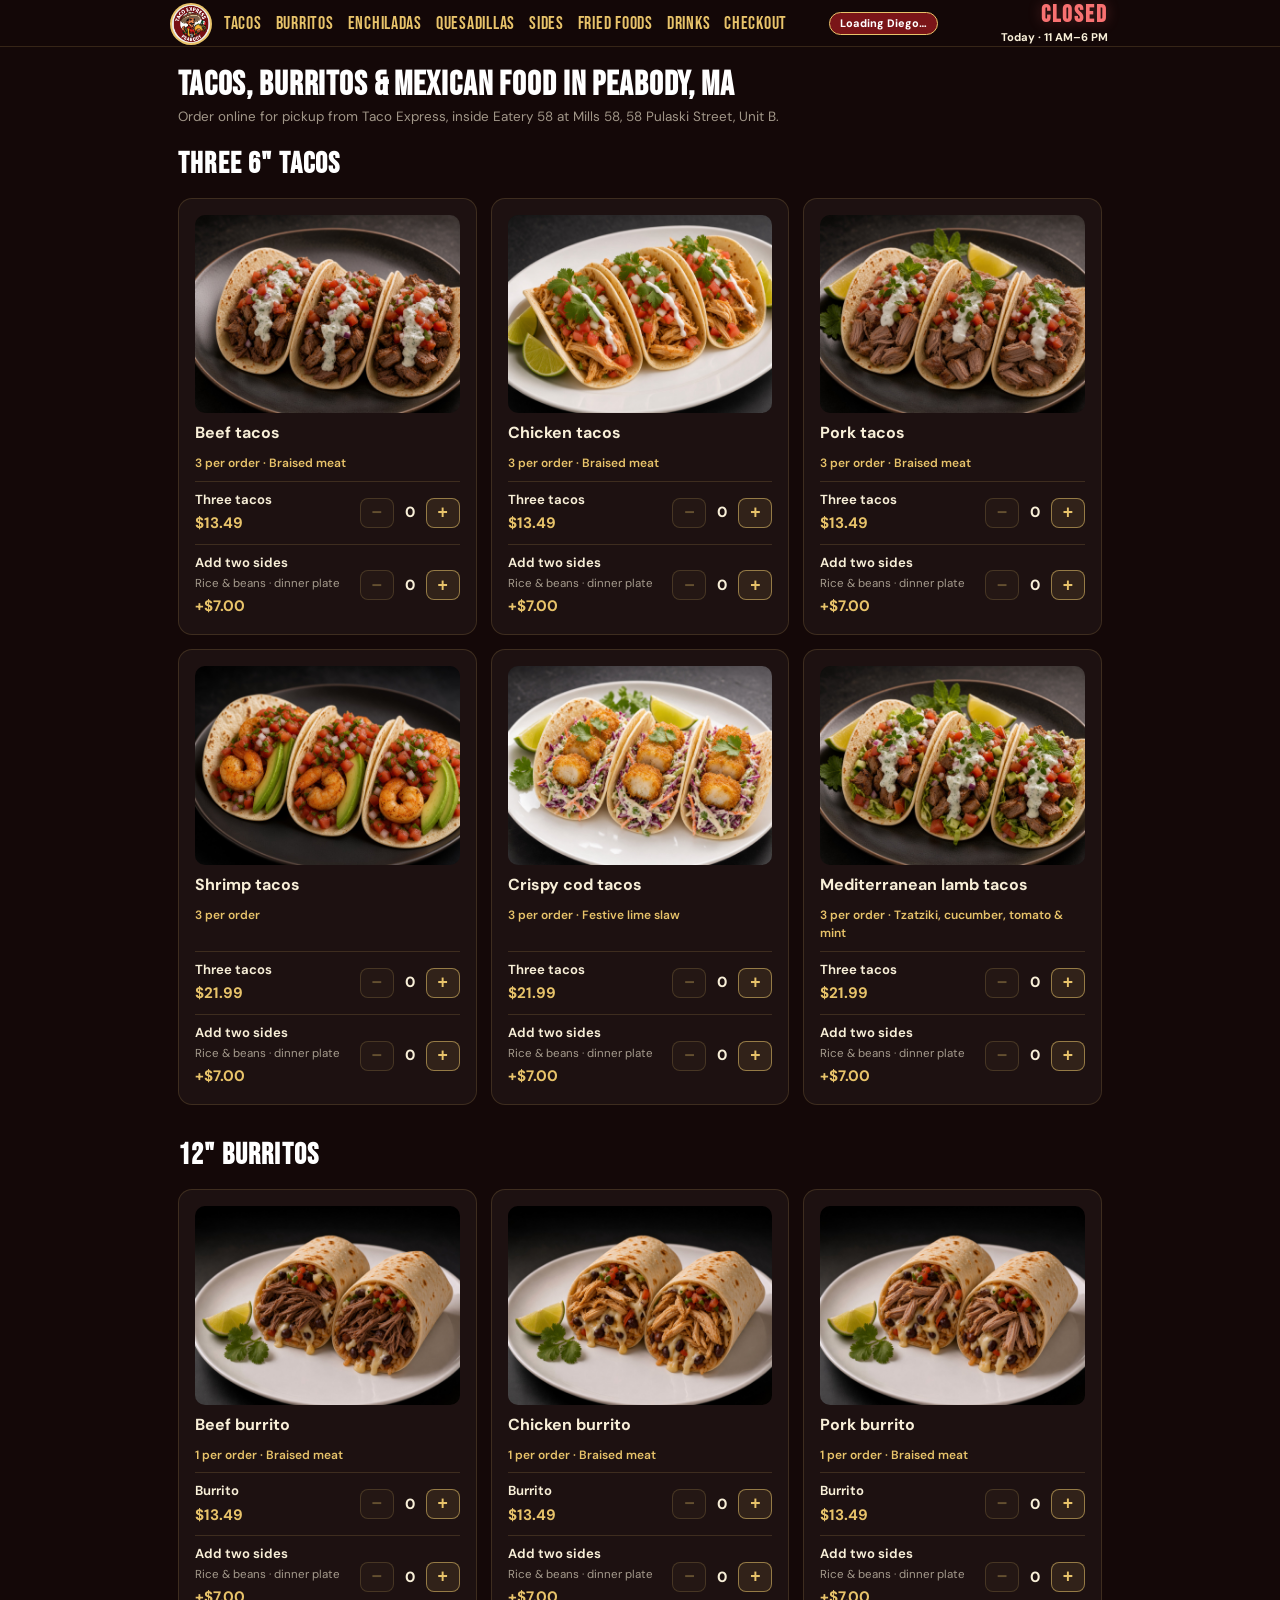
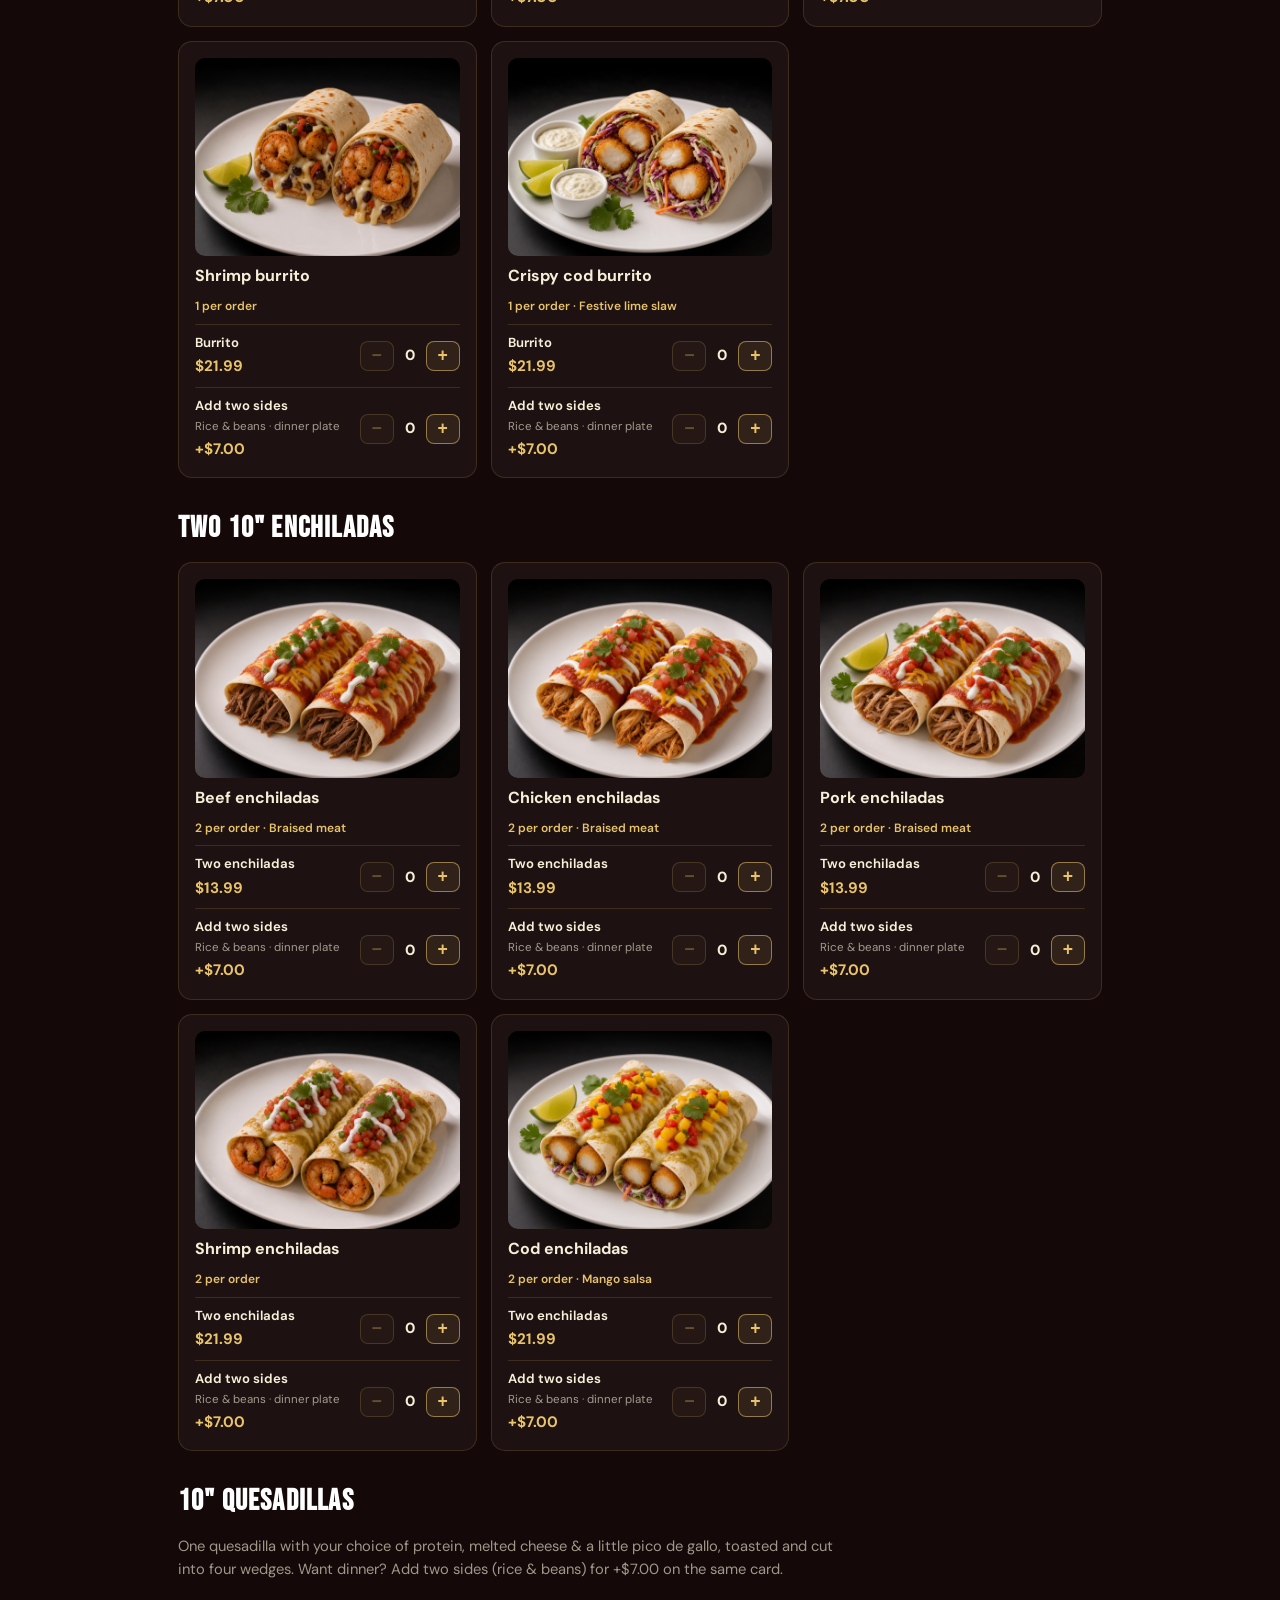
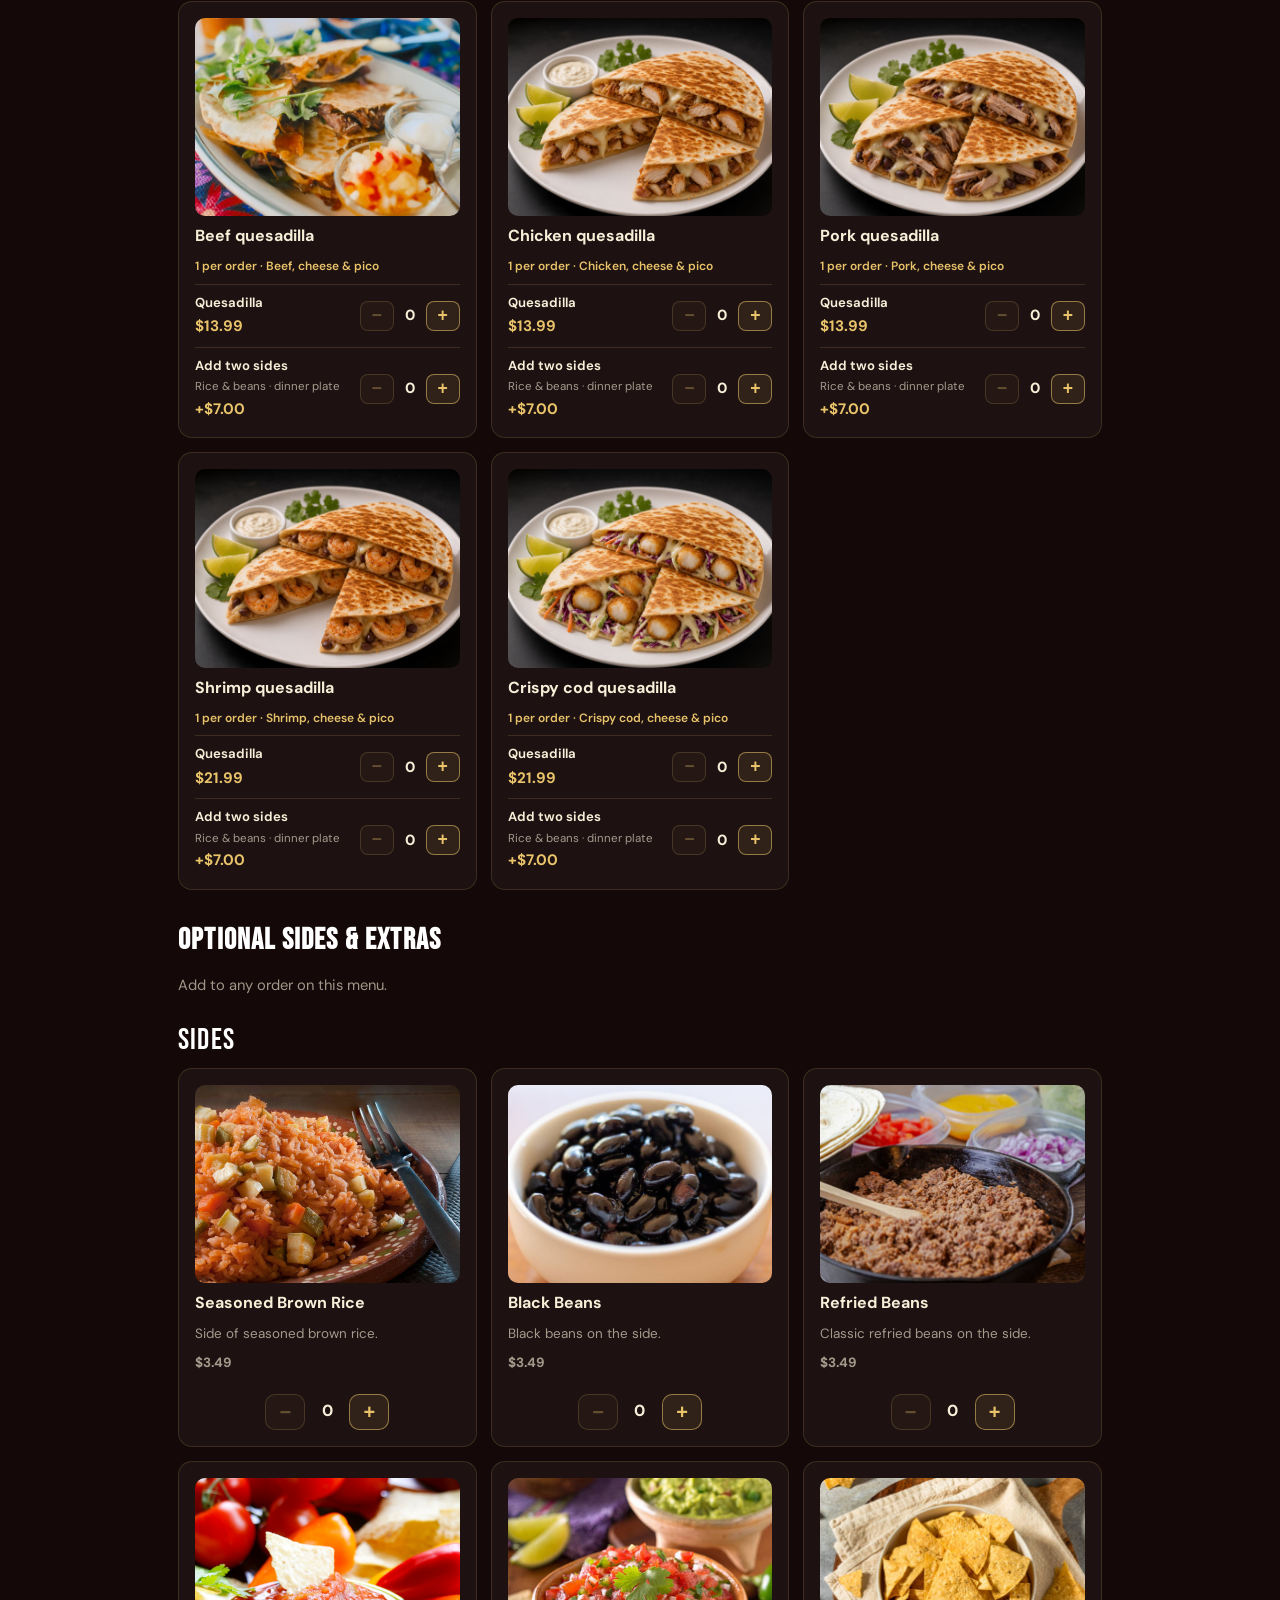
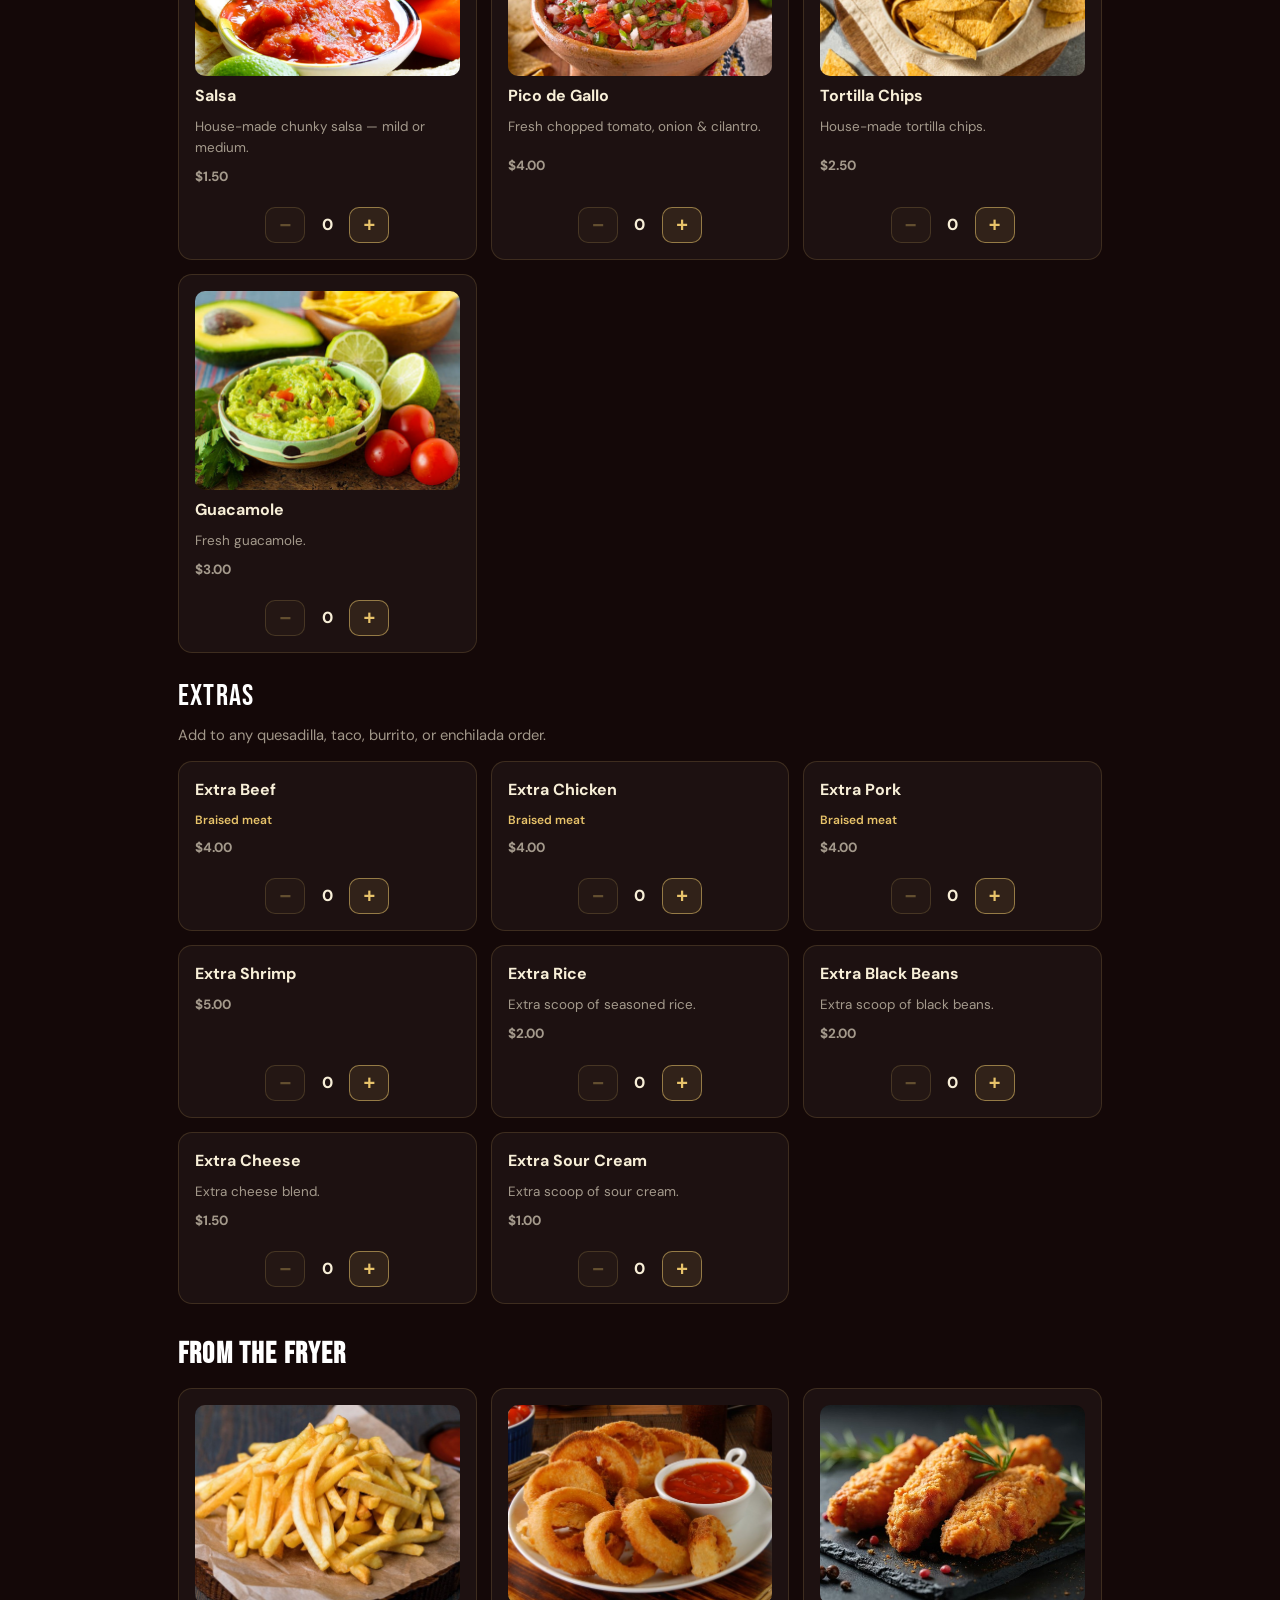
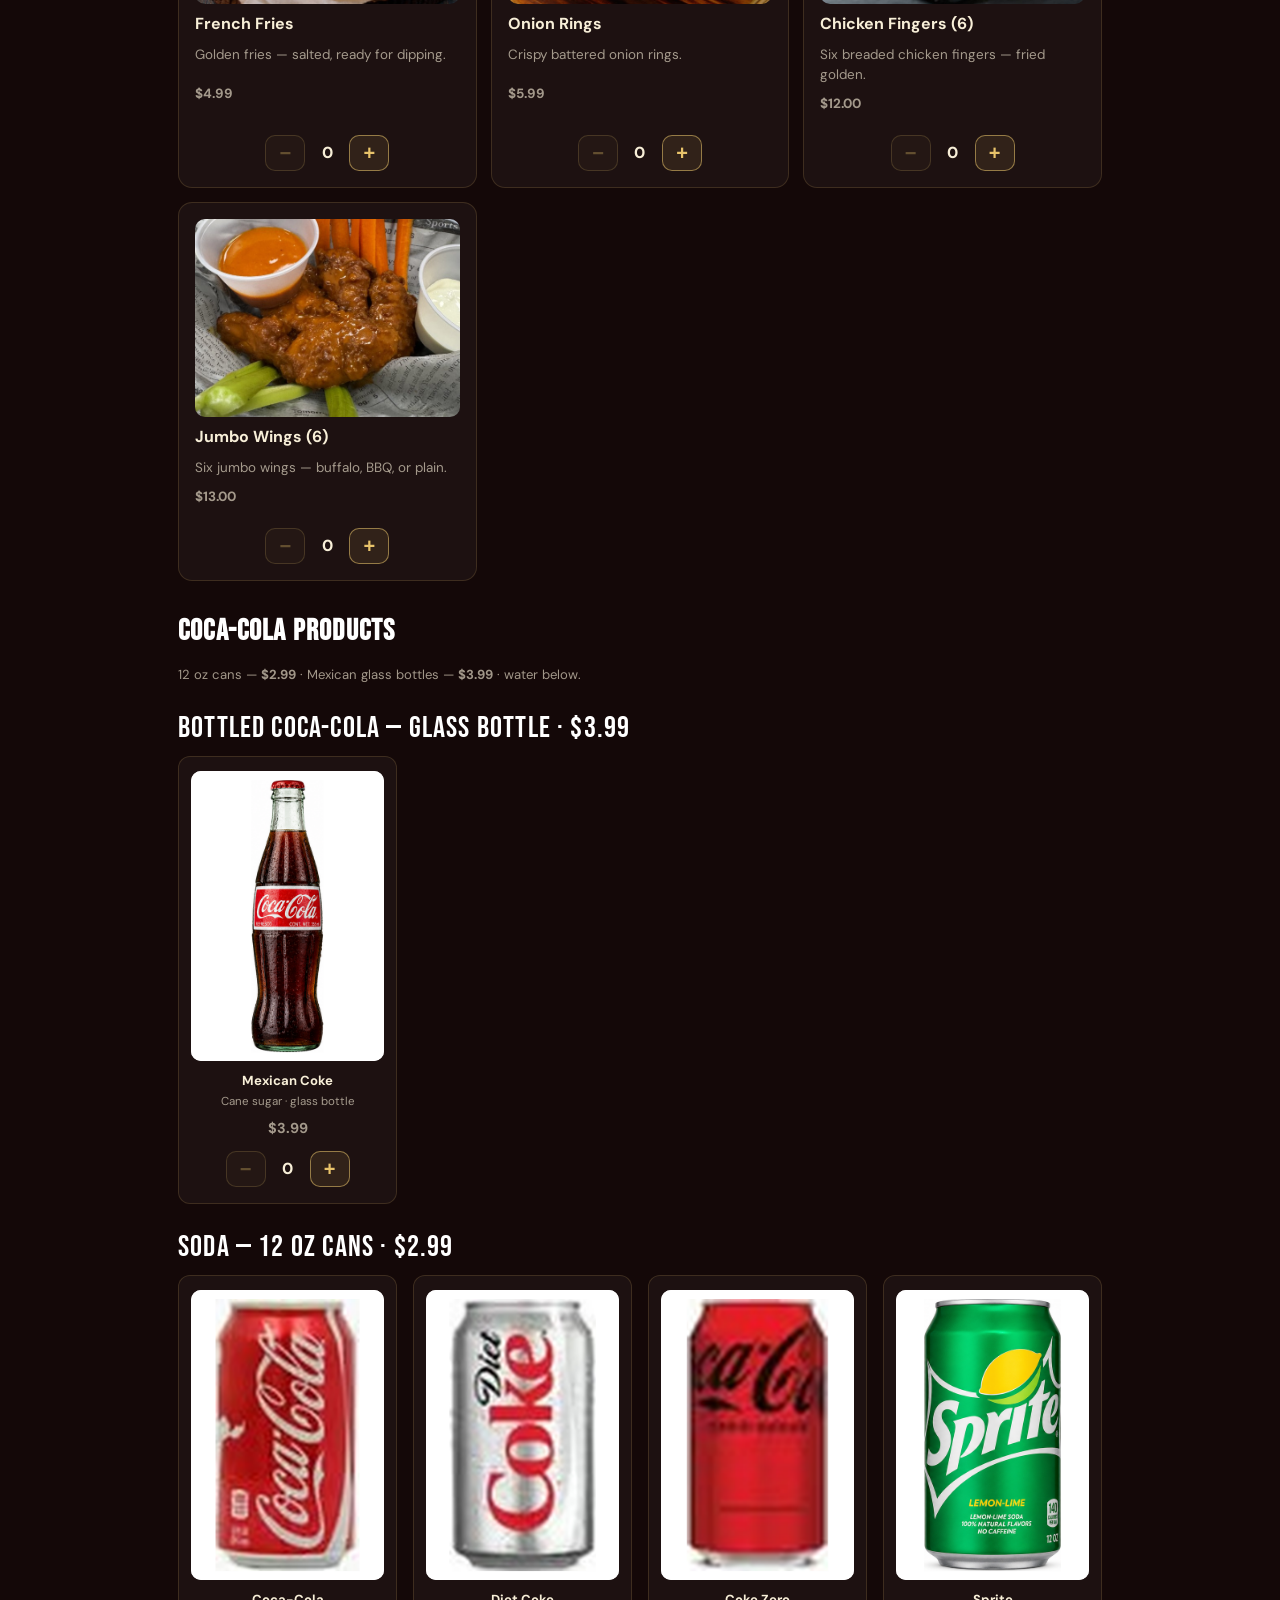
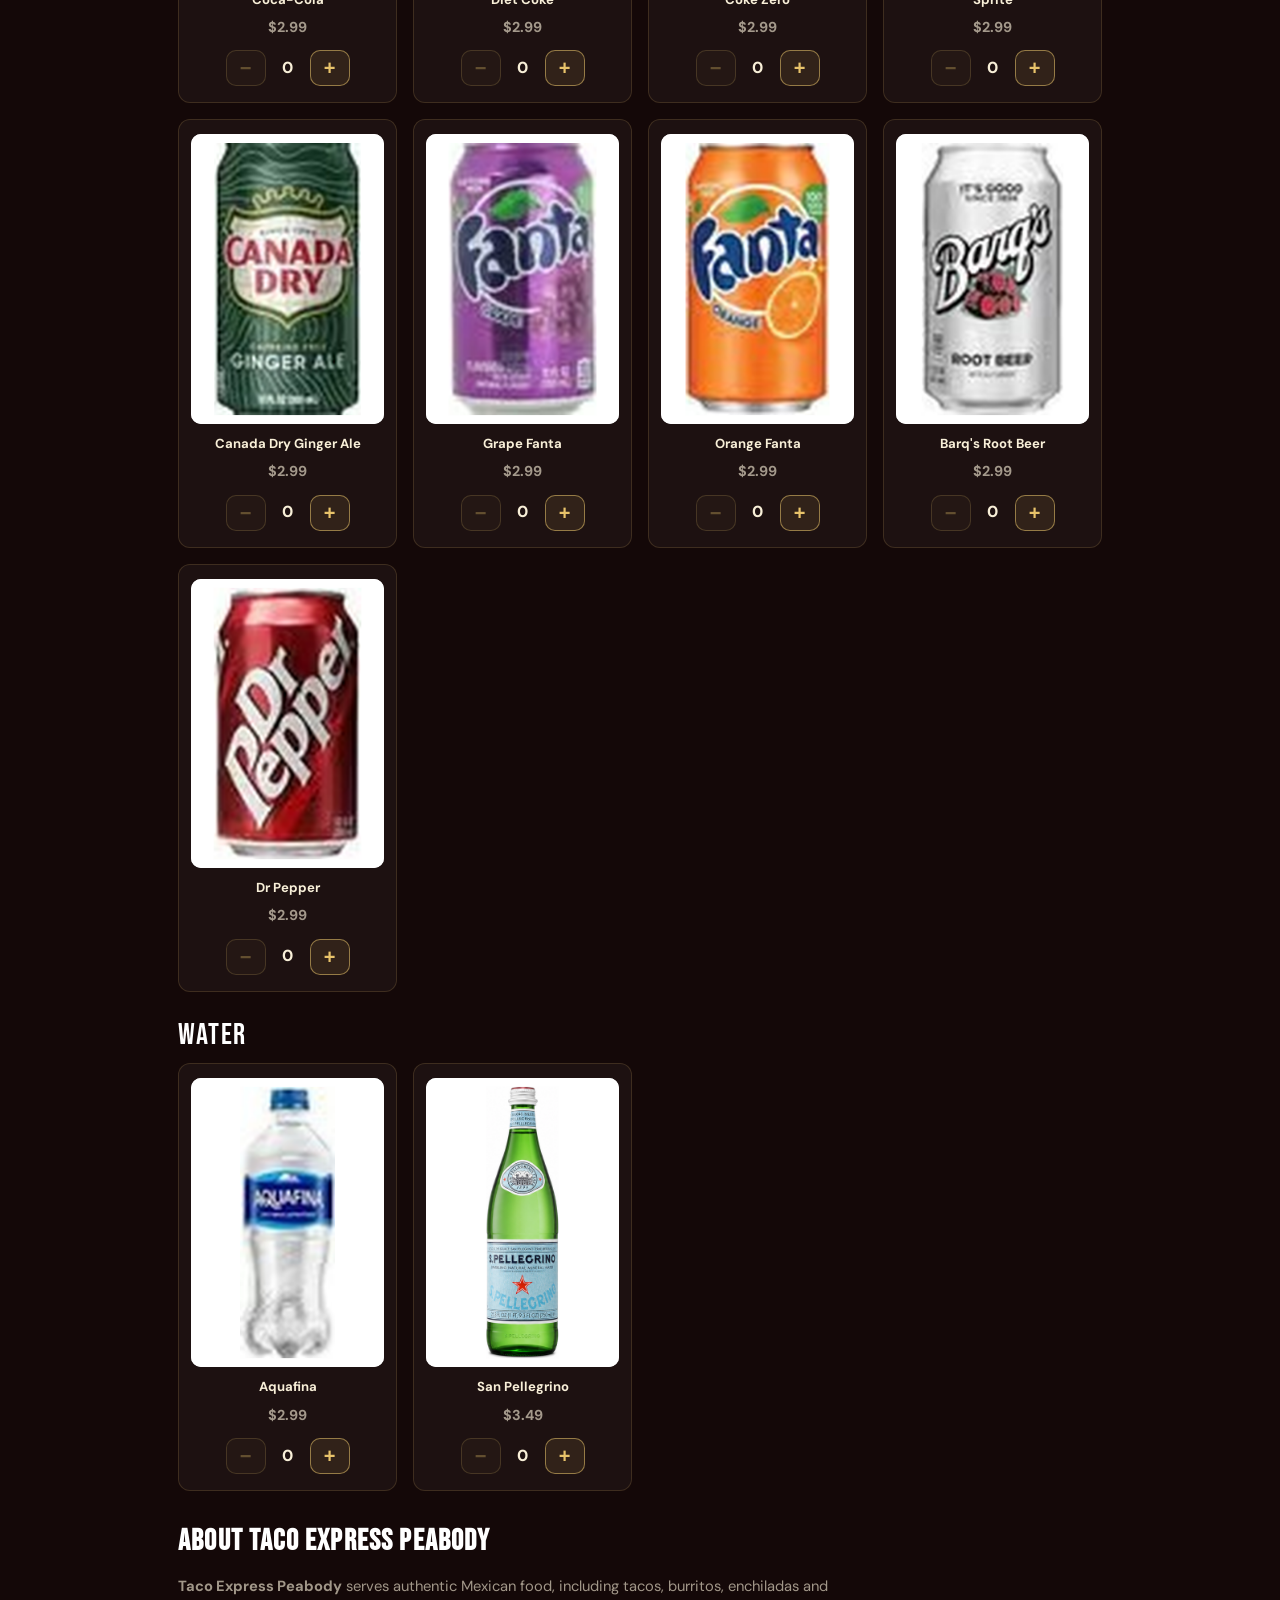
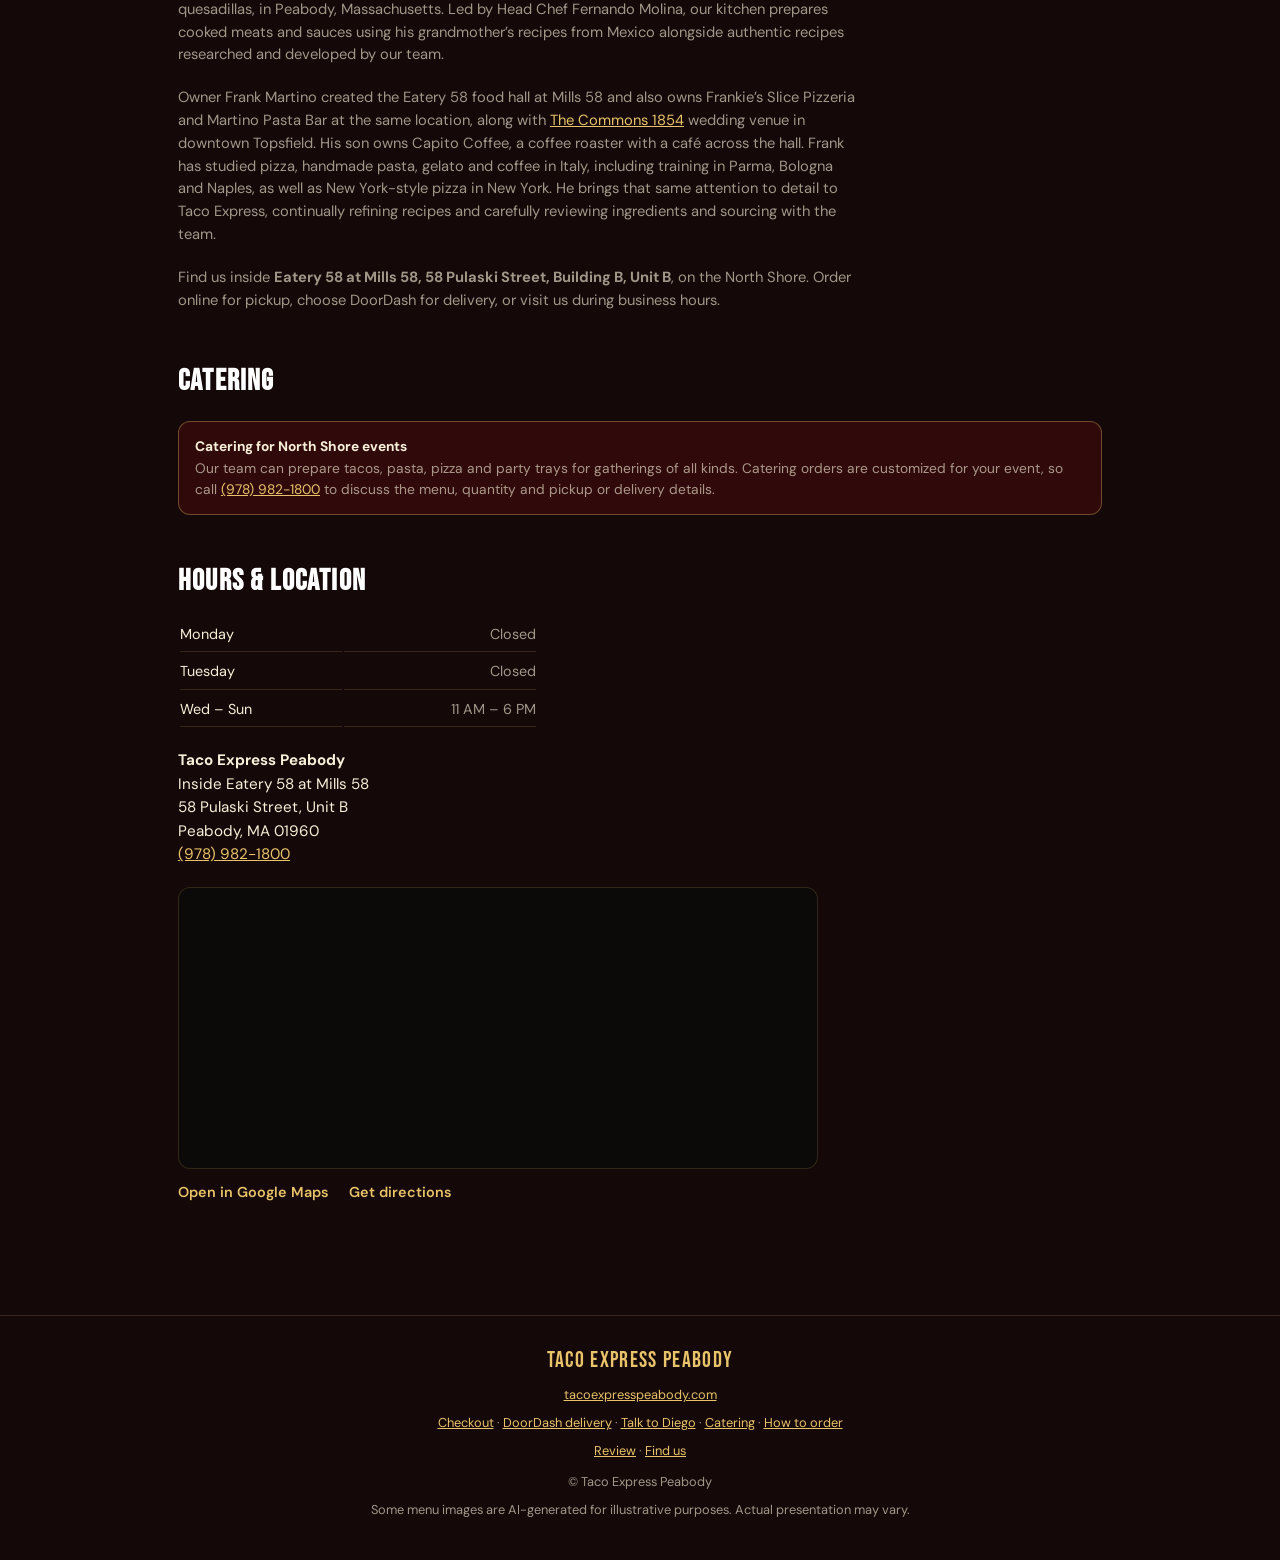
==== commit 78d819db: "Simplify loaded quesadillas across menu Co-authored-by: Frankamartino <Frankamartino@users.noreply.g" ====
--- a/index.html
+++ b/index.html
@@ -4,7 +4,7 @@
   <meta charset="UTF-8" />
   <meta name="viewport" content="width=device-width, initial-scale=1.0" />
   <title>Tacos, Burritos &amp; Mexican Food in Peabody, MA | Taco Express</title>
-  <meta name="description" content="Order tacos, burritos, enchiladas and loaded quesadillas for pickup from Taco Express Peabody, inside Eatery 58 at Mills 58, 58 Pulaski Street, Unit B." />
+  <meta name="description" content="Order tacos, burritos, enchiladas and quesadillas for pickup from Taco Express Peabody, inside Eatery 58 at Mills 58, 58 Pulaski Street, Unit B." />
   <link rel="canonical" href="https://www.tacoexpresspeabody.com/" />
   <link rel="alternate" type="text/plain" href="https://www.tacoexpresspeabody.com/llms.txt" title="LLM summary" />
   <link rel="alternate" type="text/plain" href="https://www.tacoexpresspeabody.com/llms-full.txt" title="LLM full facts" />
@@ -15,7 +15,7 @@
   <meta property="og:site_name" content="Taco Express Peabody" />
   <meta property="og:url" content="https://www.tacoexpresspeabody.com/" />
   <meta property="og:title" content="Tacos, Burritos &amp; Mexican Food in Peabody, MA | Taco Express" />
-  <meta property="og:description" content="Order tacos, burritos, enchiladas and loaded quesadillas for pickup inside Eatery 58 at Mills 58 in Peabody." />
+  <meta property="og:description" content="Order tacos, burritos, enchiladas and quesadillas for pickup inside Eatery 58 at Mills 58 in Peabody." />
   <meta property="og:image" content="https://www.tacoexpresspeabody.com/images/taco-express-logo.jpg" />
   <meta property="og:image:alt" content="Taco Express Peabody logo" />
   <meta name="twitter:card" content="summary_large_image" />
@@ -87,7 +87,7 @@
         { "@type": "City", "name": "Peabody" },
         { "@type": "AdministrativeArea", "name": "North Shore, Massachusetts" }
       ],
-      "description": "Taco Express Peabody serves tacos, burritos, enchiladas and loaded quesadillas for pickup inside Eatery 58 at Mills 58, 58 Pulaski Street, Unit B, Peabody, MA 01960."
+      "description": "Taco Express Peabody serves tacos, burritos, enchiladas and quesadillas for pickup inside Eatery 58 at Mills 58, 58 Pulaski Street, Unit B, Peabody, MA 01960."
     }
   </script>
   <link rel="icon" href="images/taco-express-logo.jpg" type="image/jpeg" />
@@ -1216,17 +1216,16 @@
     </section>
 
     <section id="quesadillas">
-      <h2>Loaded quesadillas</h2>
-      <p class="section-intro">Folded 10" flour tortilla toasted both sides — seasoned rice, choice of black or refried beans, your protein, cheese blend &amp; sour cream. Mild or spicy. One protein per quesadilla. Want dinner? Add two sides (rice &amp; beans) for +$7.00 on the same card.</p>
-      <p class="section-intro"><strong>Braised meat.</strong></p>
+      <h2>10" quesadillas</h2>
+      <p class="section-intro">One quesadilla with your choice of protein, melted cheese &amp; a little pico de gallo, toasted and cut into four wedges. Want dinner? Add two sides (rice &amp; beans) for +$7.00 on the same card.</p>
       <div class="grid-2">
         <div class="card">
-          <div class="card-media"><img src="images/menu/quesadilla.jpg" alt="Loaded beef quesadilla cut into four wedges" width="1200" height="900" loading="lazy" decoding="async" /></div>
-          <h3>Beef</h3>
-          <p class="meta">Braised meat</p>
+          <div class="card-media"><img src="images/menu/quesadilla.jpg" alt="Beef quesadilla cut into four wedges" width="1200" height="900" loading="lazy" decoding="async" /></div>
+          <h3>Beef quesadilla</h3>
+          <p class="meta">1 per order · Beef, cheese &amp; pico</p>
           <div class="order-row" data-item-id="quesadilla-beef">
             <div class="order-row-copy">
-              <span class="order-row-label">Loaded quesadilla</span>
+              <span class="order-row-label">Quesadilla</span>
               <span class="price">$13.99</span>
             </div>
           </div>
@@ -1239,12 +1238,12 @@
           </div>
         </div>
         <div class="card">
-          <div class="card-media"><img src="images/menu/quesadilla-chicken.jpg" alt="Loaded chicken quesadilla cut into four wedges" width="1152" height="864" loading="lazy" decoding="async" /></div>
-          <h3>Chicken</h3>
-          <p class="meta">Chopped chicken breast · Smoked paprika</p>
+          <div class="card-media"><img src="images/menu/quesadilla-chicken.jpg" alt="Chicken quesadilla cut into four wedges" width="1152" height="864" loading="lazy" decoding="async" /></div>
+          <h3>Chicken quesadilla</h3>
+          <p class="meta">1 per order · Chicken, cheese &amp; pico</p>
           <div class="order-row" data-item-id="quesadilla-chicken">
             <div class="order-row-copy">
-              <span class="order-row-label">Loaded quesadilla</span>
+              <span class="order-row-label">Quesadilla</span>
               <span class="price">$13.99</span>
             </div>
           </div>
@@ -1257,12 +1256,12 @@
           </div>
         </div>
         <div class="card">
-          <div class="card-media"><img src="images/menu/quesadilla-pork.jpg" alt="Loaded pork quesadilla cut into four wedges" width="1152" height="864" loading="lazy" decoding="async" /></div>
-          <h3>Pork</h3>
-          <p class="meta">Lean chopped roast pork</p>
+          <div class="card-media"><img src="images/menu/quesadilla-pork.jpg" alt="Pork quesadilla cut into four wedges" width="1152" height="864" loading="lazy" decoding="async" /></div>
+          <h3>Pork quesadilla</h3>
+          <p class="meta">1 per order · Pork, cheese &amp; pico</p>
           <div class="order-row" data-item-id="quesadilla-pork">
             <div class="order-row-copy">
-              <span class="order-row-label">Loaded quesadilla</span>
+              <span class="order-row-label">Quesadilla</span>
               <span class="price">$13.99</span>
             </div>
           </div>
@@ -1275,12 +1274,12 @@
           </div>
         </div>
         <div class="card">
-          <div class="card-media"><img src="images/menu/quesadilla-shrimp.jpg" alt="Loaded grilled shrimp quesadilla cut into four wedges" width="1152" height="864" loading="lazy" decoding="async" /></div>
-          <h3>Shrimp</h3>
-          <p class="meta">Seasoned grilled shrimp</p>
+          <div class="card-media"><img src="images/menu/quesadilla-shrimp.jpg" alt="Grilled shrimp quesadilla cut into four wedges" width="1152" height="864" loading="lazy" decoding="async" /></div>
+          <h3>Shrimp quesadilla</h3>
+          <p class="meta">1 per order · Shrimp, cheese &amp; pico</p>
           <div class="order-row" data-item-id="quesadilla-shrimp">
             <div class="order-row-copy">
-              <span class="order-row-label">Loaded quesadilla</span>
+              <span class="order-row-label">Quesadilla</span>
               <span class="price">$21.99</span>
             </div>
           </div>
@@ -1293,12 +1292,12 @@
           </div>
         </div>
         <div class="card">
-          <div class="card-media"><img src="images/menu/quesadilla-cod.jpg" alt="Loaded crispy cod quesadilla with colorful slaw" width="1152" height="864" loading="lazy" decoding="async" /></div>
-          <h3>Crispy cod</h3>
-          <p class="meta">4 wedges · Festive slaw</p>
+          <div class="card-media"><img src="images/menu/quesadilla-cod.jpg" alt="Crispy cod quesadilla cut into four wedges" width="1152" height="864" loading="lazy" decoding="async" /></div>
+          <h3>Crispy cod quesadilla</h3>
+          <p class="meta">1 per order · Crispy cod, cheese &amp; pico</p>
           <div class="order-row" data-item-id="quesadilla-cod">
             <div class="order-row-copy">
-              <span class="order-row-label">Loaded quesadilla</span>
+              <span class="order-row-label">Quesadilla</span>
               <span class="price">$21.99</span>
             </div>
           </div>
@@ -1447,7 +1446,7 @@
     <section id="about">
       <h2>About Taco Express Peabody</h2>
       <p class="section-intro">
-        <strong>Taco Express Peabody</strong> serves authentic Mexican food, including tacos, burritos, enchiladas and loaded quesadillas, in Peabody, Massachusetts. Led by Head Chef Fernando Molina, our kitchen prepares cooked meats and sauces using his grandmother’s recipes from Mexico alongside authentic recipes researched and developed by our team.
+        <strong>Taco Express Peabody</strong> serves authentic Mexican food, including tacos, burritos, enchiladas and quesadillas, in Peabody, Massachusetts. Led by Head Chef Fernando Molina, our kitchen prepares cooked meats and sauces using his grandmother’s recipes from Mexico alongside authentic recipes researched and developed by our team.
       </p>
       <p class="section-intro">
         Owner Frank Martino created the Eatery 58 food hall at Mills 58 and also owns Frankie’s Slice Pizzeria and Martino Pasta Bar at the same location, along with <a href="https://thecommons1854.com/" target="_blank" rel="noopener">The Commons 1854</a> wedding venue in downtown Topsfield. His son owns Capito Coffee, a coffee roaster with a café across the hall. Frank has studied pizza, handmade pasta, gelato and coffee in Italy, including training in Parma, Bologna and Naples, as well as New York-style pizza in New York. He brings that same attention to detail to Taco Express, continually refining recipes and carefully reviewing ingredients and sourcing with the team.
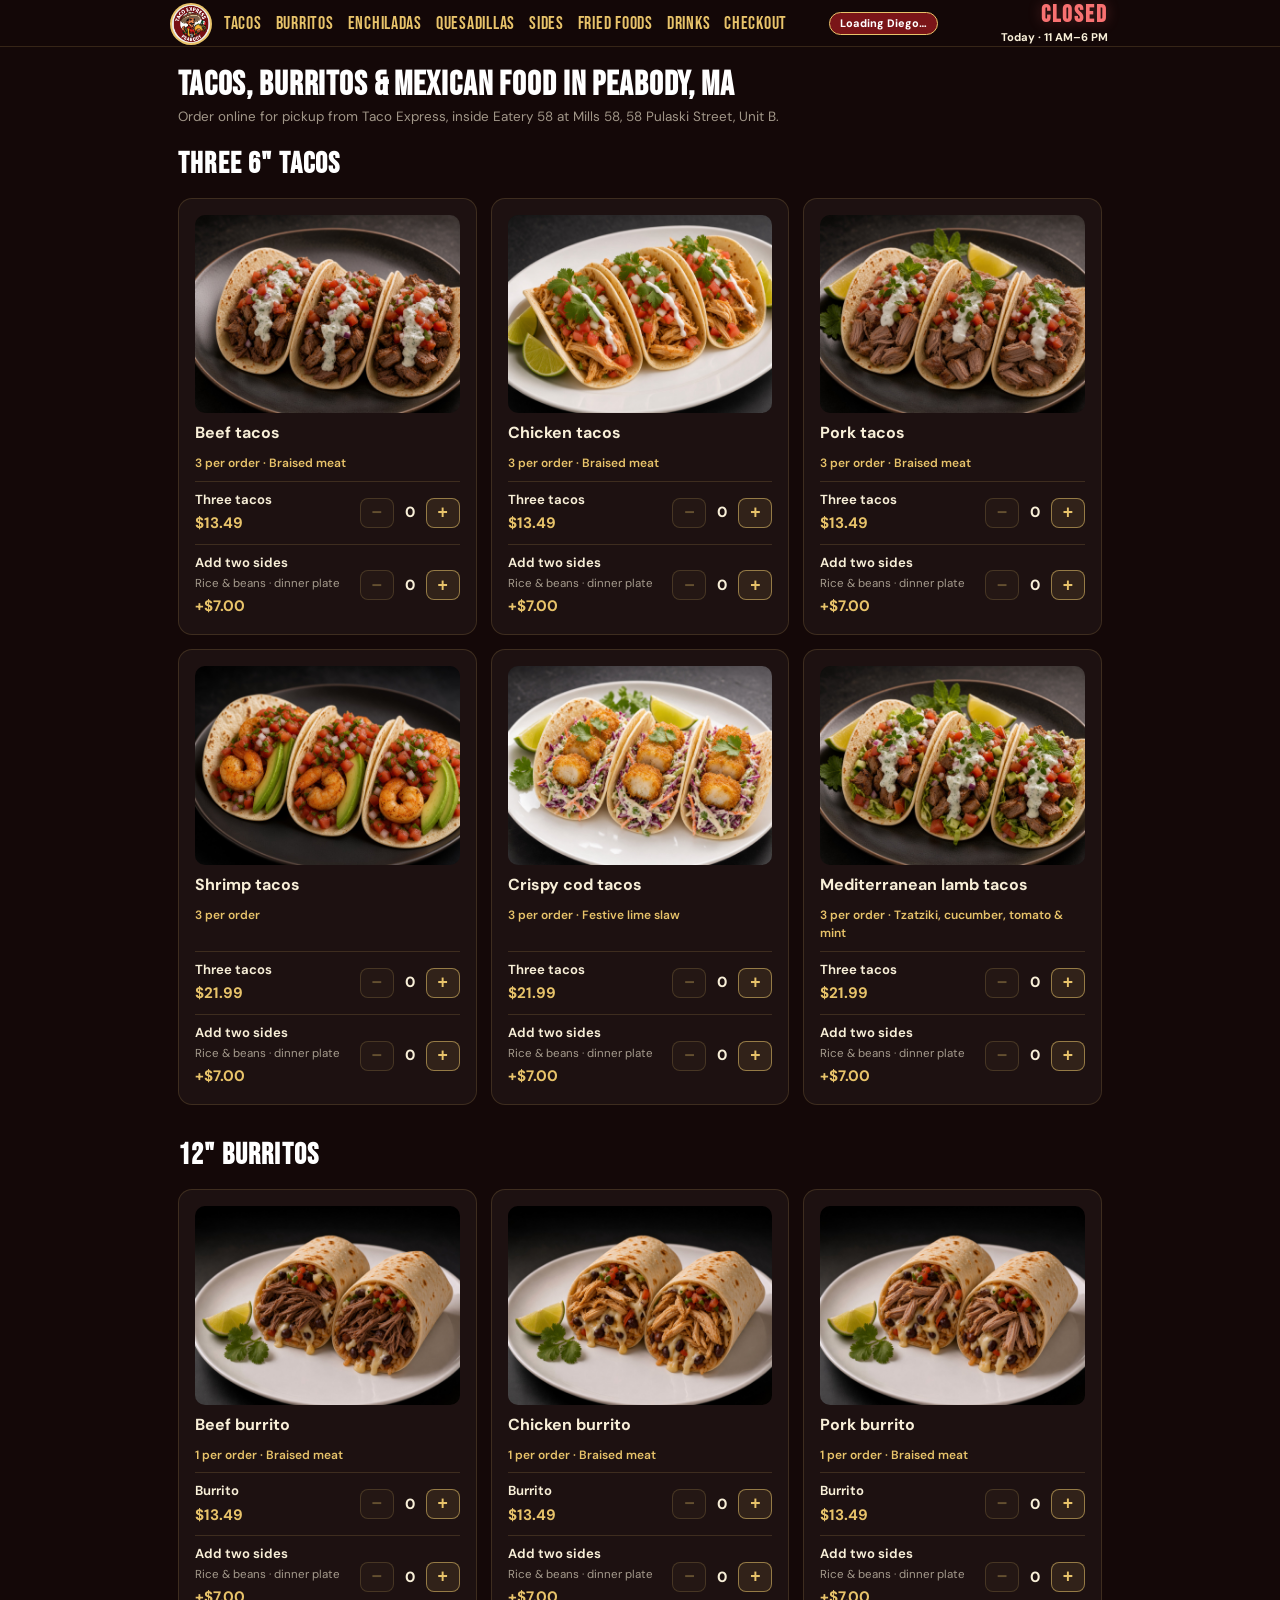
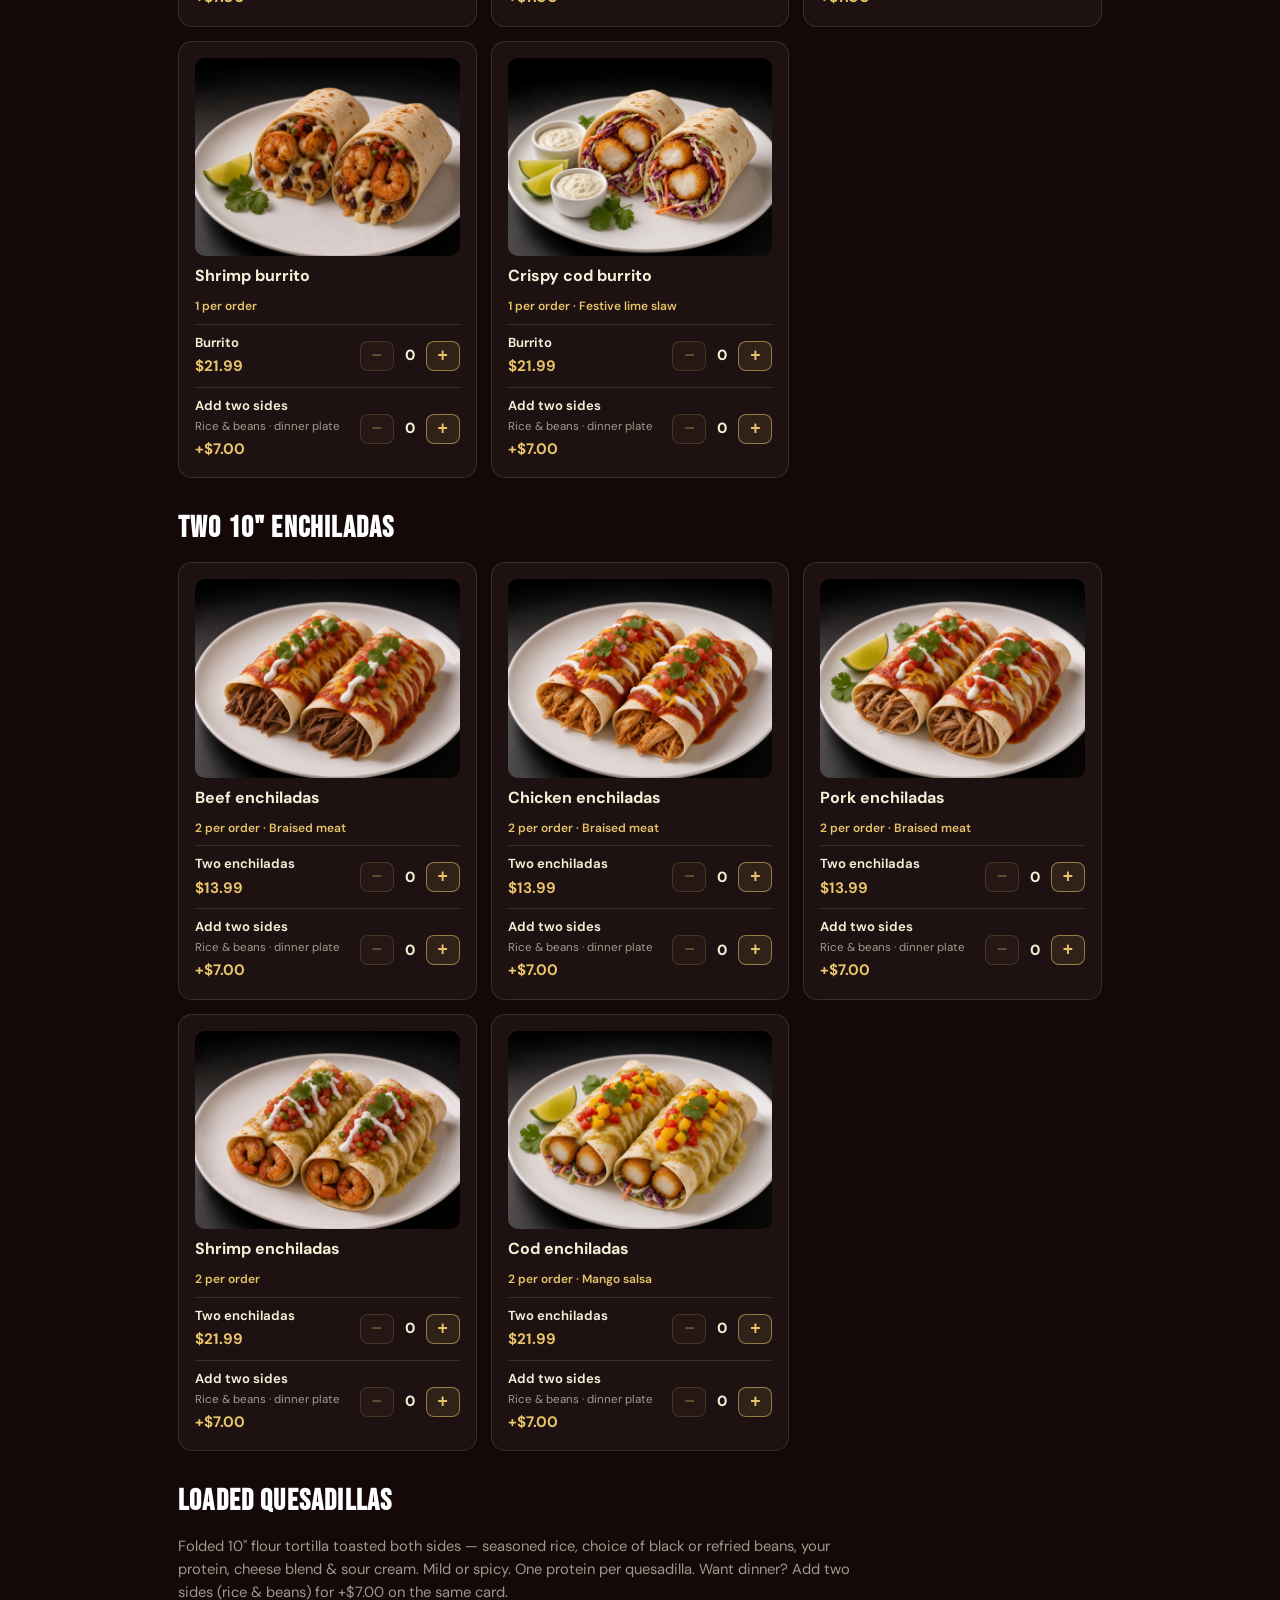
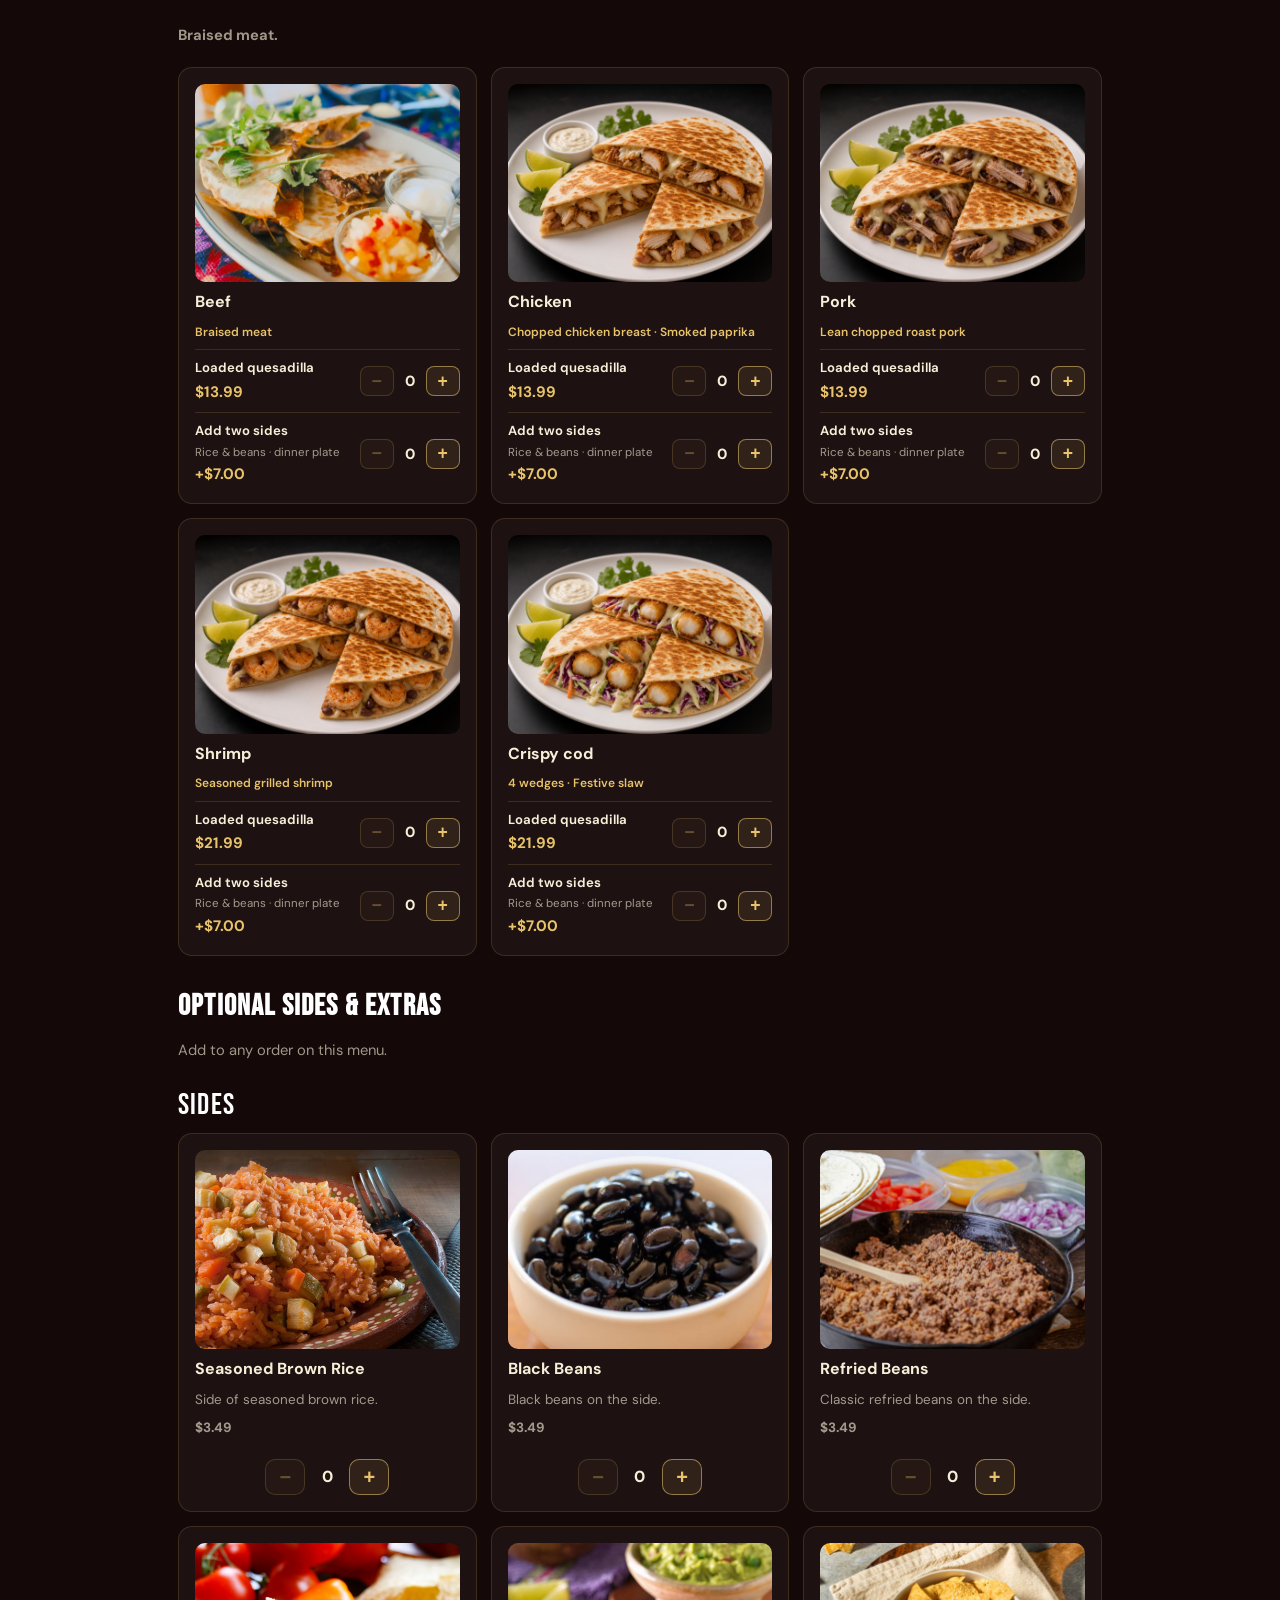
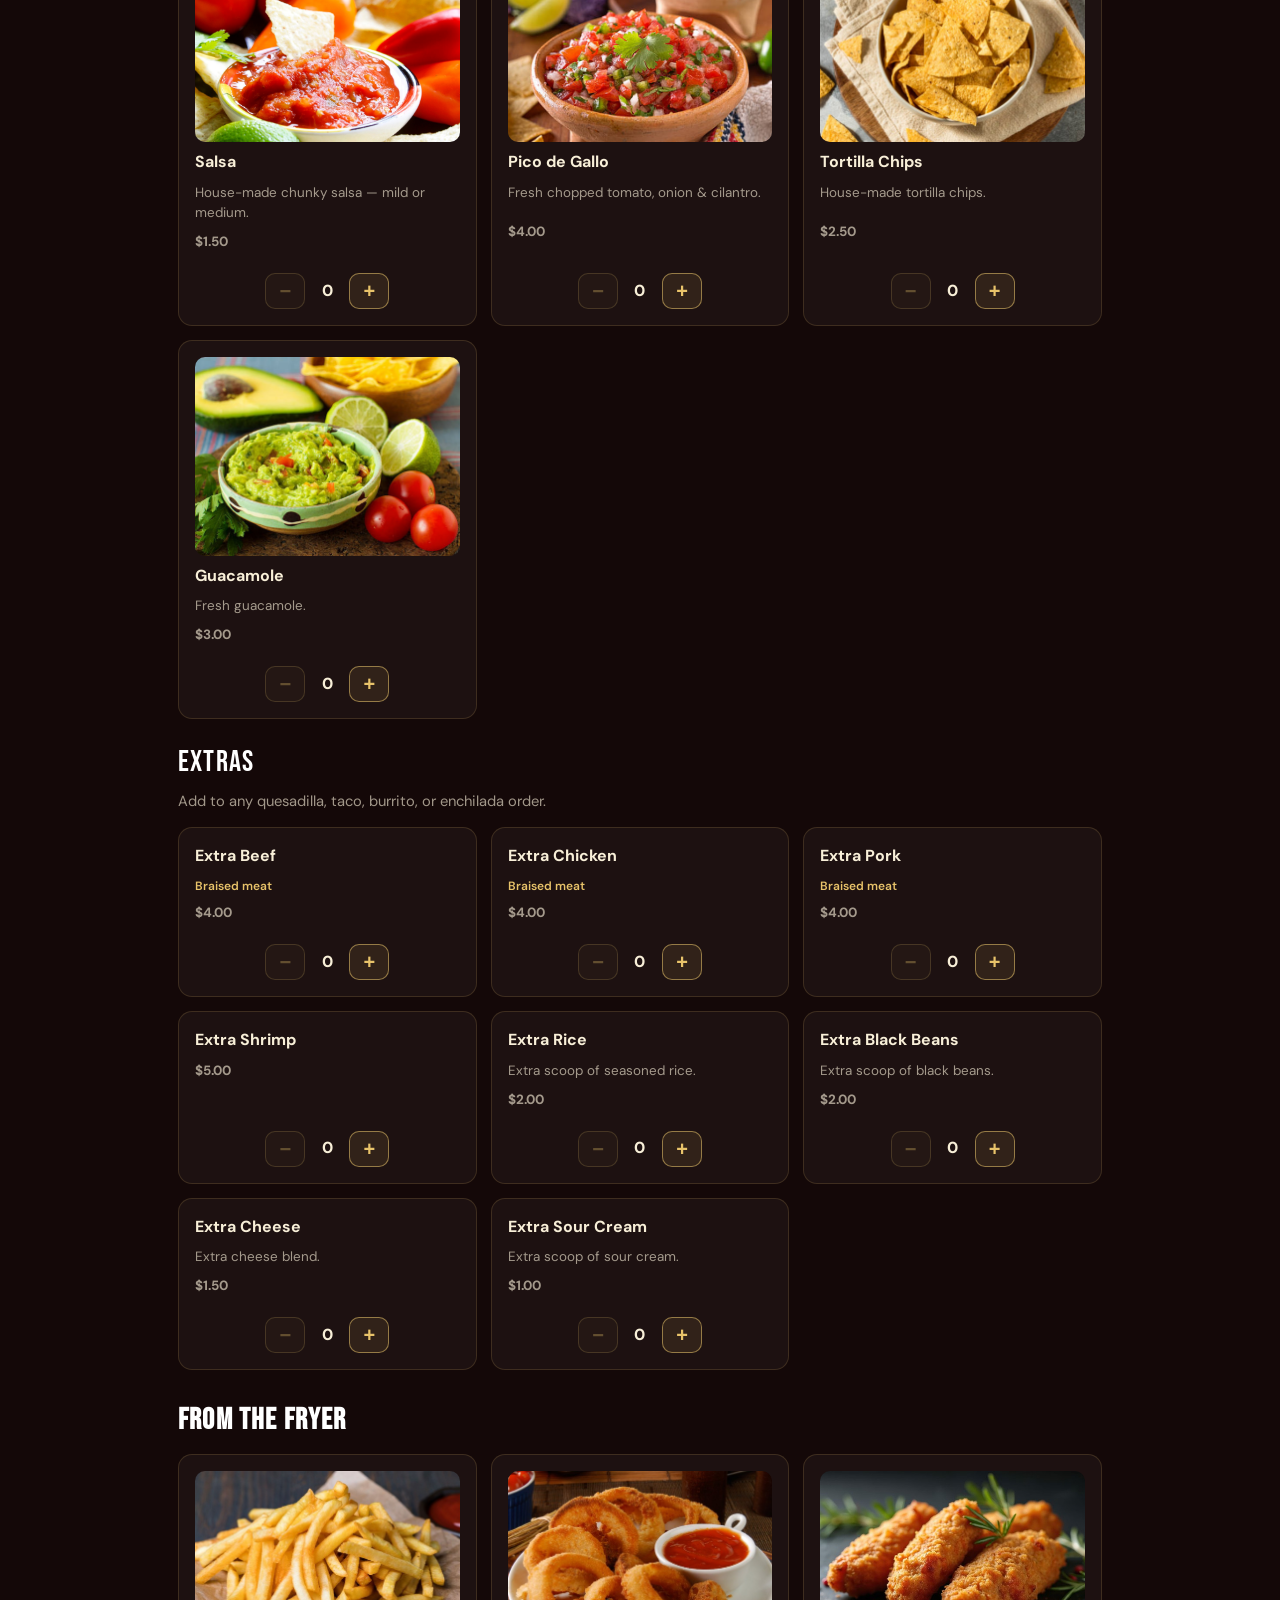
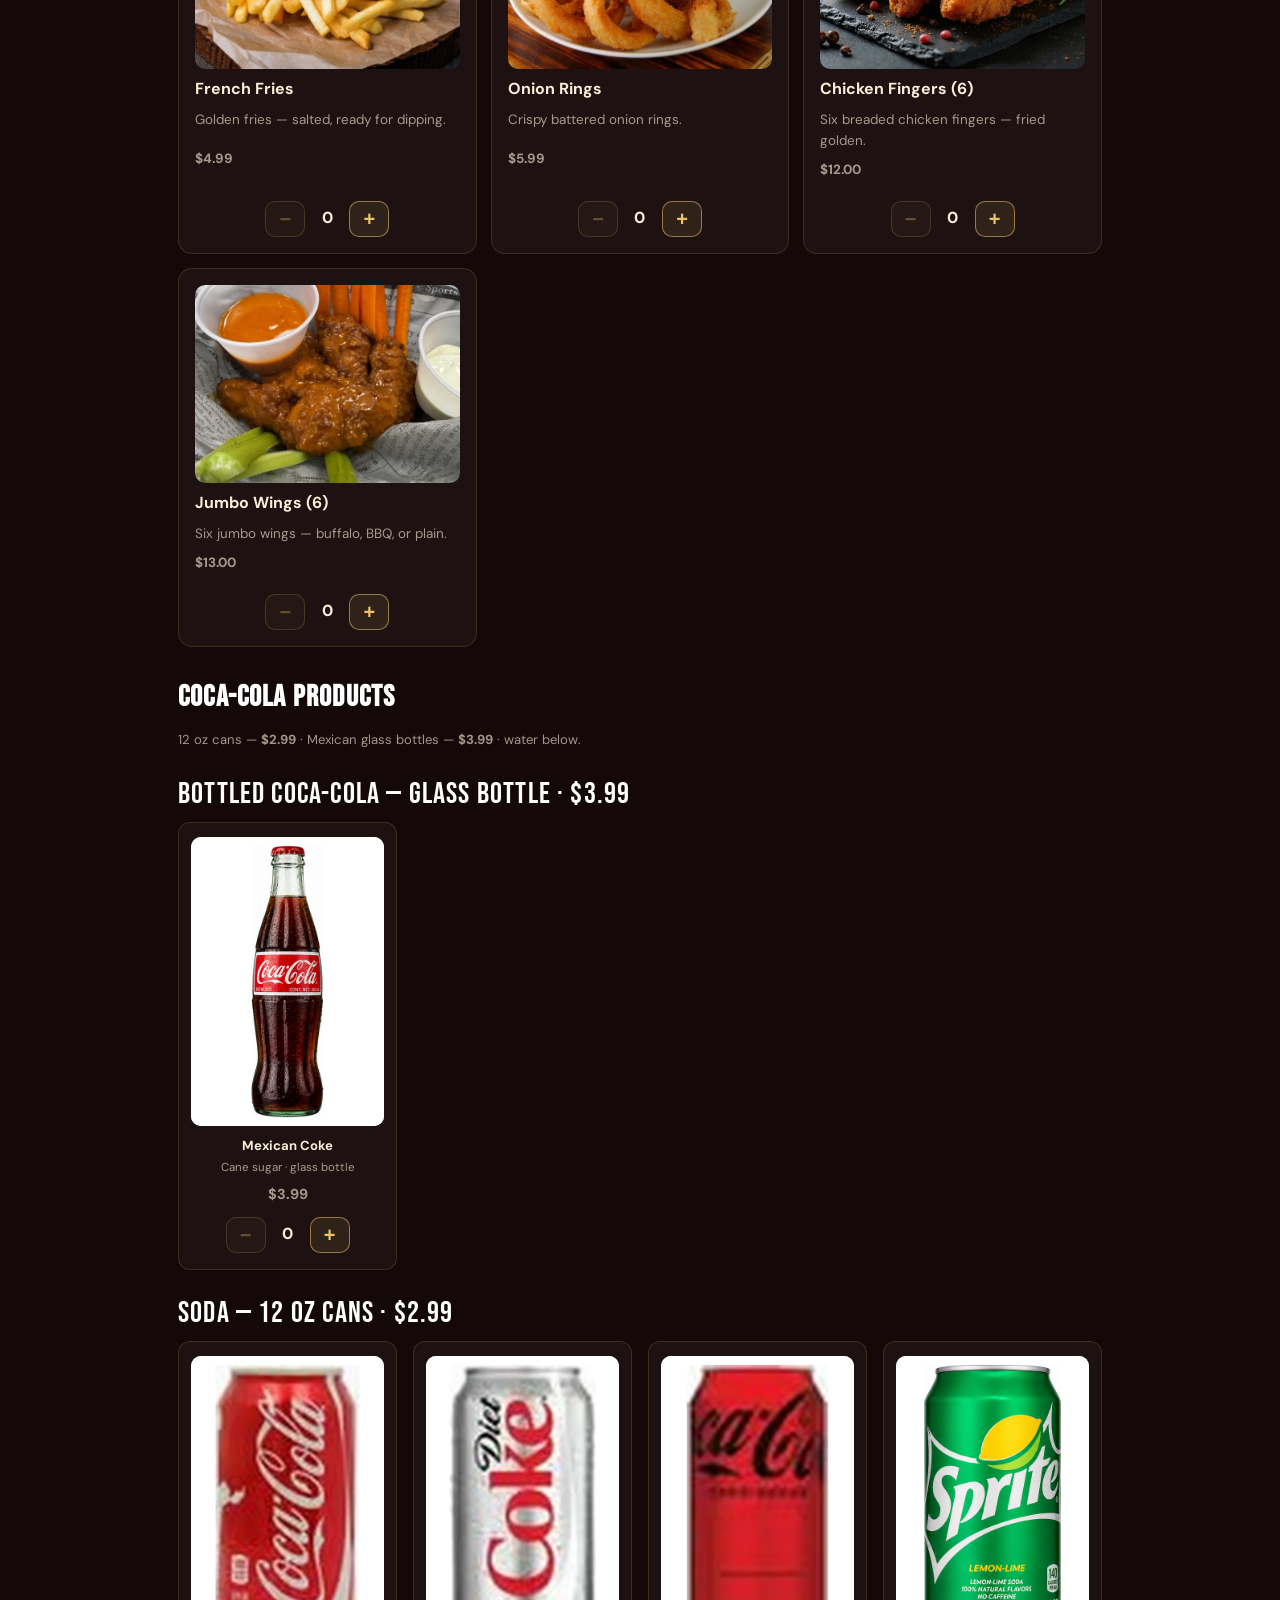
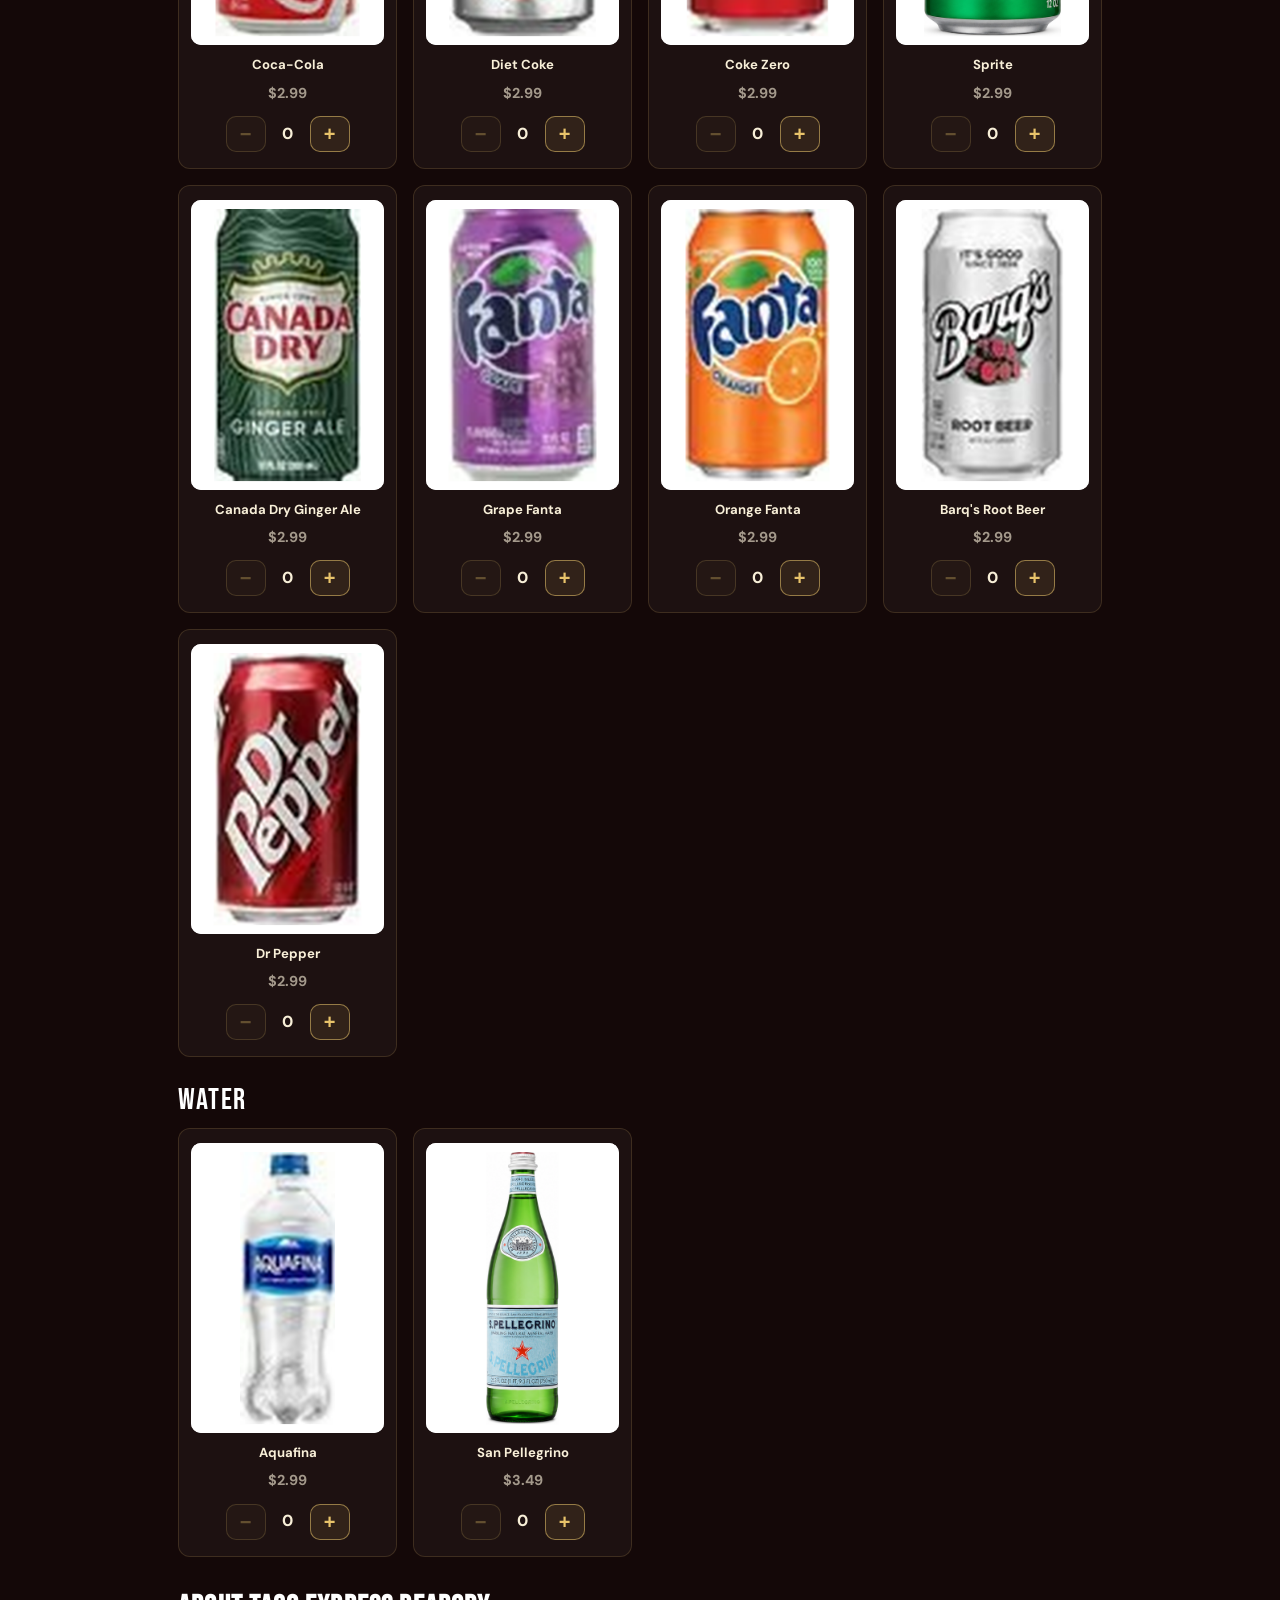
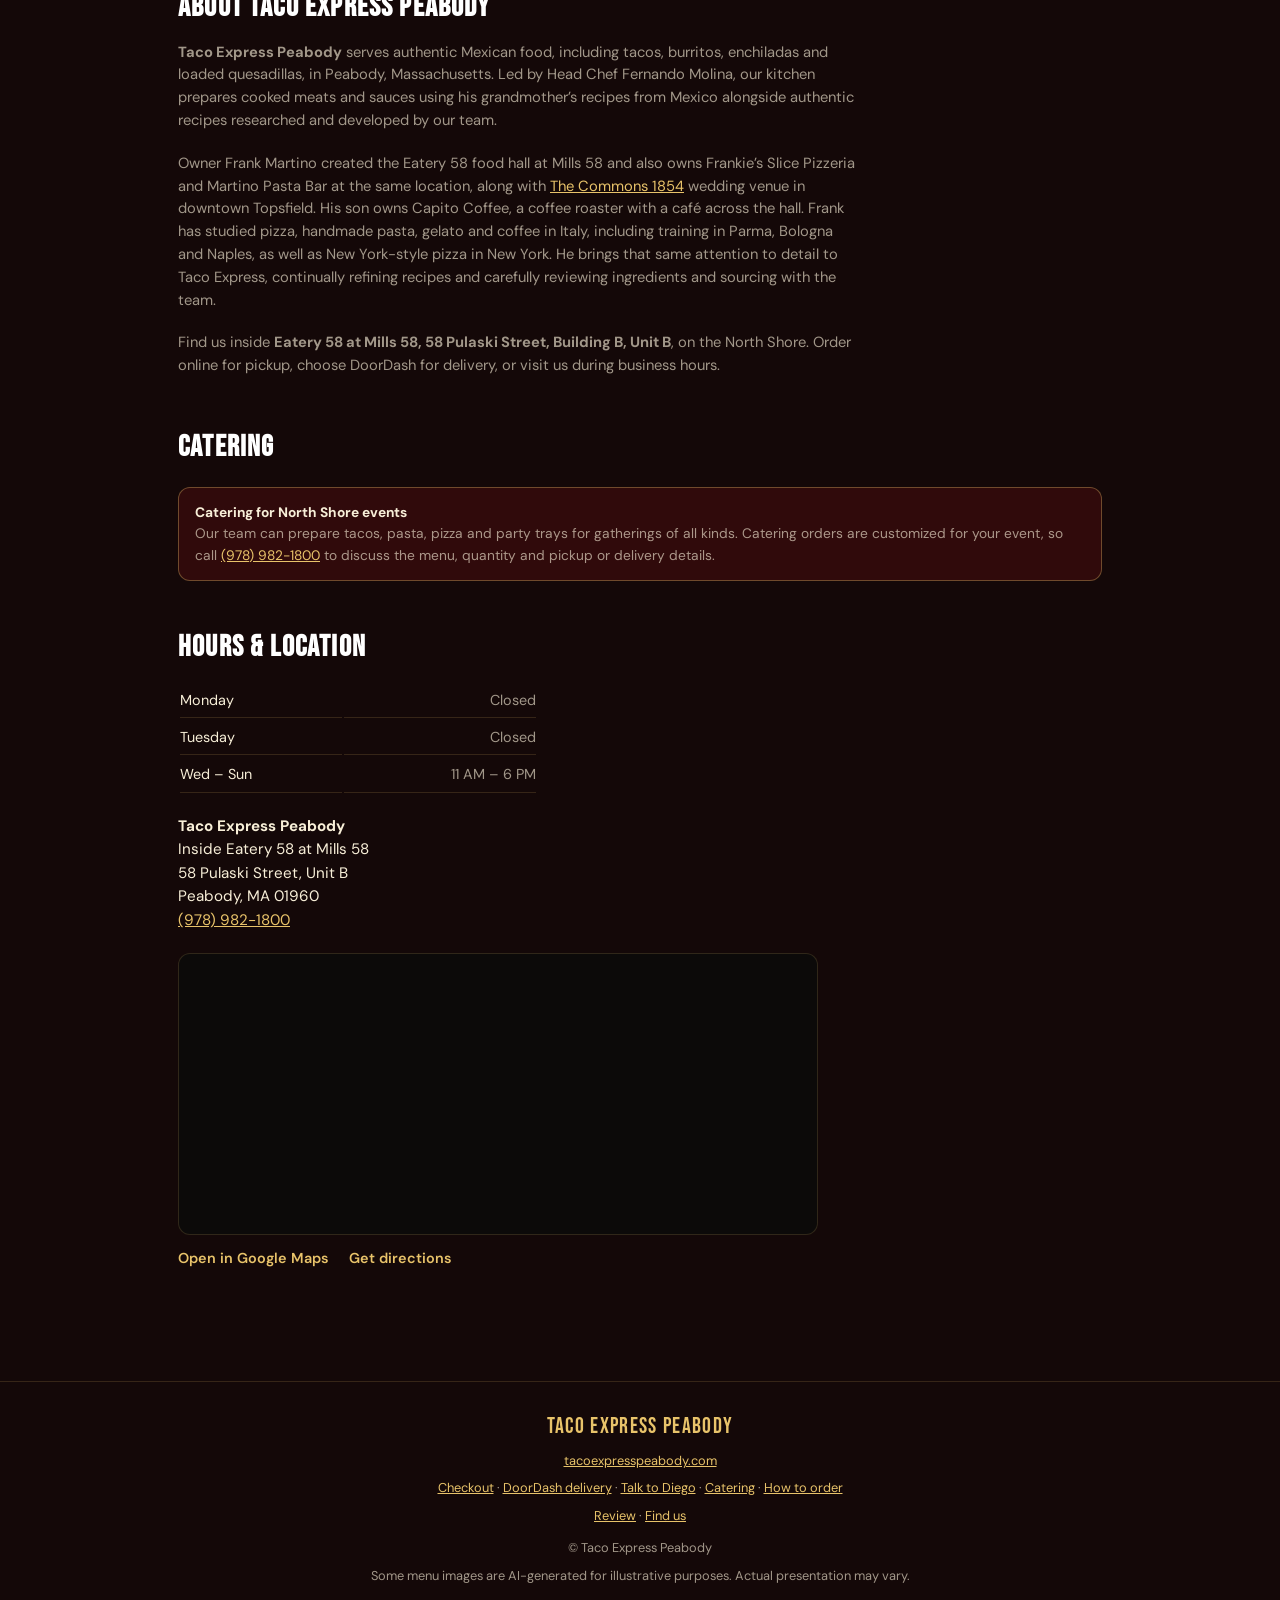
==== commit 559facd5: "Merge b432a94727ada843bd9038b9a9c86cad0715ce39 into 91d9e4a7e7755776f507170d79da3652b03b800c" ====
--- a/index.html
+++ b/index.html
@@ -4,7 +4,7 @@
   <meta charset="UTF-8" />
   <meta name="viewport" content="width=device-width, initial-scale=1.0" />
   <title>Tacos, Burritos &amp; Mexican Food in Peabody, MA | Taco Express</title>
-  <meta name="description" content="Order tacos, burritos, enchiladas and quesadillas for pickup from Taco Express Peabody, inside Eatery 58 at Mills 58, 58 Pulaski Street, Unit B." />
+  <meta name="description" content="Order tacos, burritos, enchiladas and loaded quesadillas for pickup from Taco Express Peabody, inside Eatery 58 at Mills 58, 58 Pulaski Street, Unit B." />
   <link rel="canonical" href="https://www.tacoexpresspeabody.com/" />
   <link rel="alternate" type="text/plain" href="https://www.tacoexpresspeabody.com/llms.txt" title="LLM summary" />
   <link rel="alternate" type="text/plain" href="https://www.tacoexpresspeabody.com/llms-full.txt" title="LLM full facts" />
@@ -15,7 +15,7 @@
   <meta property="og:site_name" content="Taco Express Peabody" />
   <meta property="og:url" content="https://www.tacoexpresspeabody.com/" />
   <meta property="og:title" content="Tacos, Burritos &amp; Mexican Food in Peabody, MA | Taco Express" />
-  <meta property="og:description" content="Order tacos, burritos, enchiladas and quesadillas for pickup inside Eatery 58 at Mills 58 in Peabody." />
+  <meta property="og:description" content="Order tacos, burritos, enchiladas and loaded quesadillas for pickup inside Eatery 58 at Mills 58 in Peabody." />
   <meta property="og:image" content="https://www.tacoexpresspeabody.com/images/taco-express-logo.jpg" />
   <meta property="og:image:alt" content="Taco Express Peabody logo" />
   <meta name="twitter:card" content="summary_large_image" />
@@ -87,7 +87,7 @@
         { "@type": "City", "name": "Peabody" },
         { "@type": "AdministrativeArea", "name": "North Shore, Massachusetts" }
       ],
-      "description": "Taco Express Peabody serves tacos, burritos, enchiladas and quesadillas for pickup inside Eatery 58 at Mills 58, 58 Pulaski Street, Unit B, Peabody, MA 01960."
+      "description": "Taco Express Peabody serves tacos, burritos, enchiladas and loaded quesadillas for pickup inside Eatery 58 at Mills 58, 58 Pulaski Street, Unit B, Peabody, MA 01960."
     }
   </script>
   <link rel="icon" href="images/taco-express-logo.jpg" type="image/jpeg" />
@@ -880,6 +880,13 @@
       nav { gap: 12px; }
     }
   </style>
+  <script>
+    window.va = window.va || function () {
+      (window.vaq = window.vaq || []).push(arguments);
+    };
+  </script>
+  <script defer src="https://cdn.vercel-insights.com/v1/script.js"></script>
+  <script src="/js/taco-analytics.js"></script>
 </head>
 <body>
   <header>
@@ -1216,16 +1223,17 @@
     </section>
 
     <section id="quesadillas">
-      <h2>10" quesadillas</h2>
-      <p class="section-intro">One quesadilla with your choice of protein, melted cheese &amp; a little pico de gallo, toasted and cut into four wedges. Want dinner? Add two sides (rice &amp; beans) for +$7.00 on the same card.</p>
+      <h2>Loaded quesadillas</h2>
+      <p class="section-intro">Folded 10" flour tortilla toasted both sides — seasoned rice, choice of black or refried beans, your protein, cheese blend &amp; sour cream. Mild or spicy. One protein per quesadilla. Want dinner? Add two sides (rice &amp; beans) for +$7.00 on the same card.</p>
+      <p class="section-intro"><strong>Braised meat.</strong></p>
       <div class="grid-2">
         <div class="card">
-          <div class="card-media"><img src="images/menu/quesadilla.jpg" alt="Beef quesadilla cut into four wedges" width="1200" height="900" loading="lazy" decoding="async" /></div>
-          <h3>Beef quesadilla</h3>
-          <p class="meta">1 per order · Beef, cheese &amp; pico</p>
+          <div class="card-media"><img src="images/menu/quesadilla.jpg" alt="Loaded beef quesadilla cut into four wedges" width="1200" height="900" loading="lazy" decoding="async" /></div>
+          <h3>Beef</h3>
+          <p class="meta">Braised meat</p>
           <div class="order-row" data-item-id="quesadilla-beef">
             <div class="order-row-copy">
-              <span class="order-row-label">Quesadilla</span>
+              <span class="order-row-label">Loaded quesadilla</span>
               <span class="price">$13.99</span>
             </div>
           </div>
@@ -1238,12 +1246,12 @@
           </div>
         </div>
         <div class="card">
-          <div class="card-media"><img src="images/menu/quesadilla-chicken.jpg" alt="Chicken quesadilla cut into four wedges" width="1152" height="864" loading="lazy" decoding="async" /></div>
-          <h3>Chicken quesadilla</h3>
-          <p class="meta">1 per order · Chicken, cheese &amp; pico</p>
+          <div class="card-media"><img src="images/menu/quesadilla-chicken.jpg" alt="Loaded chicken quesadilla cut into four wedges" width="1152" height="864" loading="lazy" decoding="async" /></div>
+          <h3>Chicken</h3>
+          <p class="meta">Chopped chicken breast · Smoked paprika</p>
           <div class="order-row" data-item-id="quesadilla-chicken">
             <div class="order-row-copy">
-              <span class="order-row-label">Quesadilla</span>
+              <span class="order-row-label">Loaded quesadilla</span>
               <span class="price">$13.99</span>
             </div>
           </div>
@@ -1256,12 +1264,12 @@
           </div>
         </div>
         <div class="card">
-          <div class="card-media"><img src="images/menu/quesadilla-pork.jpg" alt="Pork quesadilla cut into four wedges" width="1152" height="864" loading="lazy" decoding="async" /></div>
-          <h3>Pork quesadilla</h3>
-          <p class="meta">1 per order · Pork, cheese &amp; pico</p>
+          <div class="card-media"><img src="images/menu/quesadilla-pork.jpg" alt="Loaded pork quesadilla cut into four wedges" width="1152" height="864" loading="lazy" decoding="async" /></div>
+          <h3>Pork</h3>
+          <p class="meta">Lean chopped roast pork</p>
           <div class="order-row" data-item-id="quesadilla-pork">
             <div class="order-row-copy">
-              <span class="order-row-label">Quesadilla</span>
+              <span class="order-row-label">Loaded quesadilla</span>
               <span class="price">$13.99</span>
             </div>
           </div>
@@ -1274,12 +1282,12 @@
           </div>
         </div>
         <div class="card">
-          <div class="card-media"><img src="images/menu/quesadilla-shrimp.jpg" alt="Grilled shrimp quesadilla cut into four wedges" width="1152" height="864" loading="lazy" decoding="async" /></div>
-          <h3>Shrimp quesadilla</h3>
-          <p class="meta">1 per order · Shrimp, cheese &amp; pico</p>
+          <div class="card-media"><img src="images/menu/quesadilla-shrimp.jpg" alt="Loaded grilled shrimp quesadilla cut into four wedges" width="1152" height="864" loading="lazy" decoding="async" /></div>
+          <h3>Shrimp</h3>
+          <p class="meta">Seasoned grilled shrimp</p>
           <div class="order-row" data-item-id="quesadilla-shrimp">
             <div class="order-row-copy">
-              <span class="order-row-label">Quesadilla</span>
+              <span class="order-row-label">Loaded quesadilla</span>
               <span class="price">$21.99</span>
             </div>
           </div>
@@ -1292,12 +1300,12 @@
           </div>
         </div>
         <div class="card">
-          <div class="card-media"><img src="images/menu/quesadilla-cod.jpg" alt="Crispy cod quesadilla cut into four wedges" width="1152" height="864" loading="lazy" decoding="async" /></div>
-          <h3>Crispy cod quesadilla</h3>
-          <p class="meta">1 per order · Crispy cod, cheese &amp; pico</p>
+          <div class="card-media"><img src="images/menu/quesadilla-cod.jpg" alt="Loaded crispy cod quesadilla with colorful slaw" width="1152" height="864" loading="lazy" decoding="async" /></div>
+          <h3>Crispy cod</h3>
+          <p class="meta">4 wedges · Festive slaw</p>
           <div class="order-row" data-item-id="quesadilla-cod">
             <div class="order-row-copy">
-              <span class="order-row-label">Quesadilla</span>
+              <span class="order-row-label">Loaded quesadilla</span>
               <span class="price">$21.99</span>
             </div>
           </div>
@@ -1446,7 +1454,7 @@
     <section id="about">
       <h2>About Taco Express Peabody</h2>
       <p class="section-intro">
-        <strong>Taco Express Peabody</strong> serves authentic Mexican food, including tacos, burritos, enchiladas and quesadillas, in Peabody, Massachusetts. Led by Head Chef Fernando Molina, our kitchen prepares cooked meats and sauces using his grandmother’s recipes from Mexico alongside authentic recipes researched and developed by our team.
+        <strong>Taco Express Peabody</strong> serves authentic Mexican food, including tacos, burritos, enchiladas and loaded quesadillas, in Peabody, Massachusetts. Led by Head Chef Fernando Molina, our kitchen prepares cooked meats and sauces using his grandmother’s recipes from Mexico alongside authentic recipes researched and developed by our team.
       </p>
       <p class="section-intro">
         Owner Frank Martino created the Eatery 58 food hall at Mills 58 and also owns Frankie’s Slice Pizzeria and Martino Pasta Bar at the same location, along with <a href="https://thecommons1854.com/" target="_blank" rel="noopener">The Commons 1854</a> wedding venue in downtown Topsfield. His son owns Capito Coffee, a coffee roaster with a café across the hall. Frank has studied pizza, handmade pasta, gelato and coffee in Italy, including training in Parma, Bologna and Naples, as well as New York-style pizza in New York. He brings that same attention to detail to Taco Express, continually refining recipes and carefully reviewing ingredients and sourcing with the team.
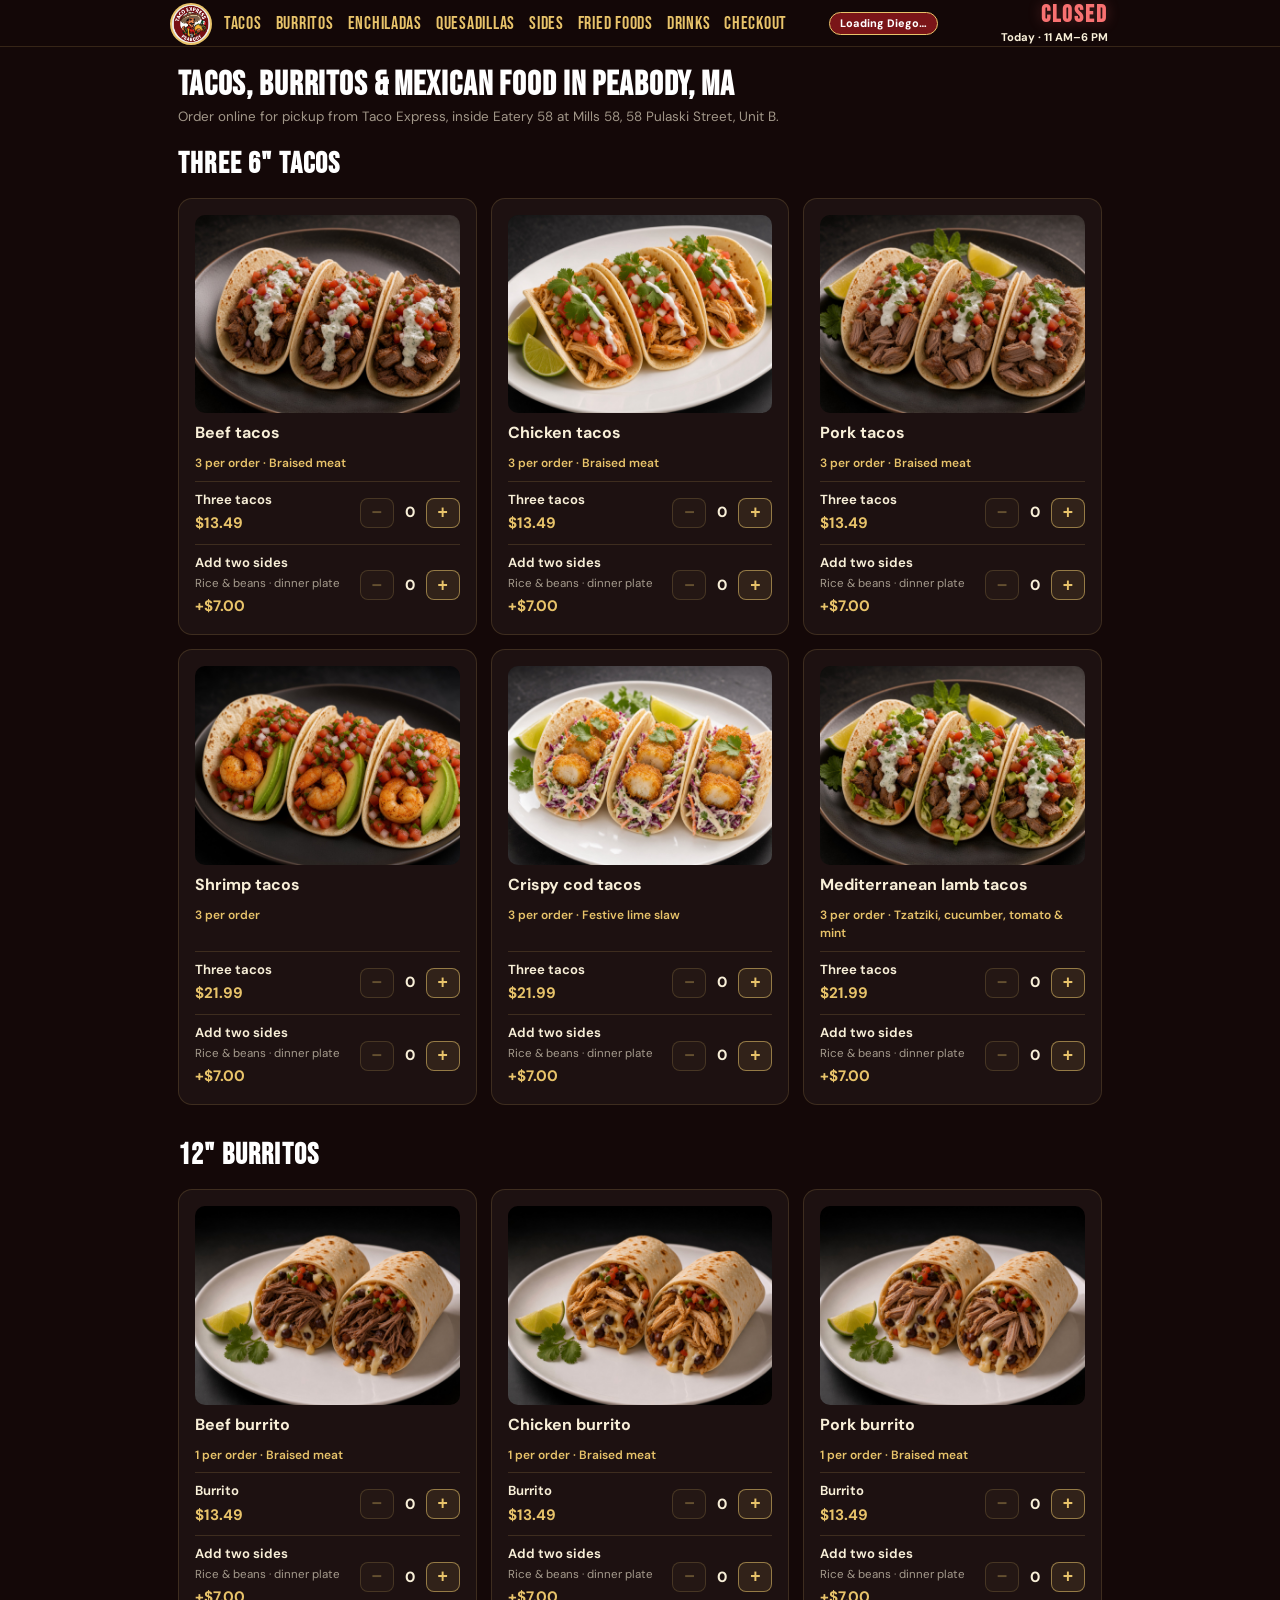
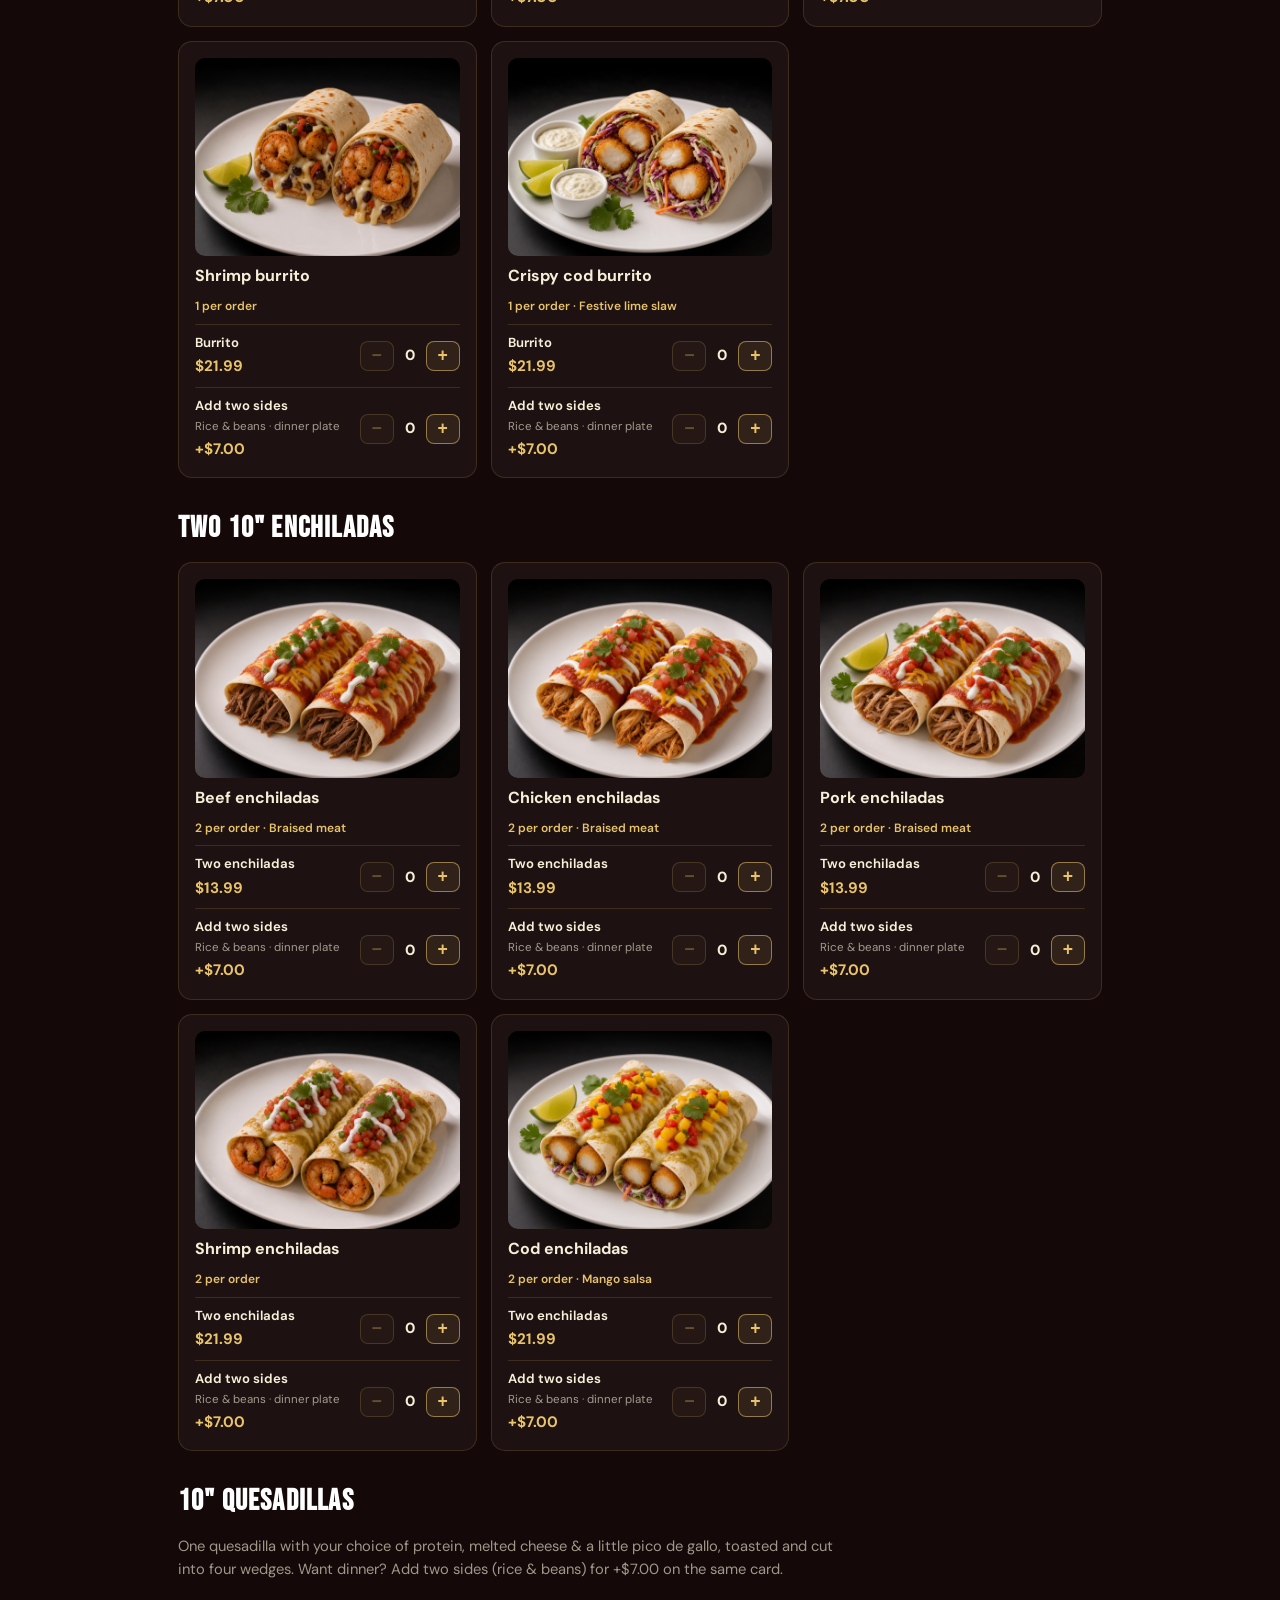
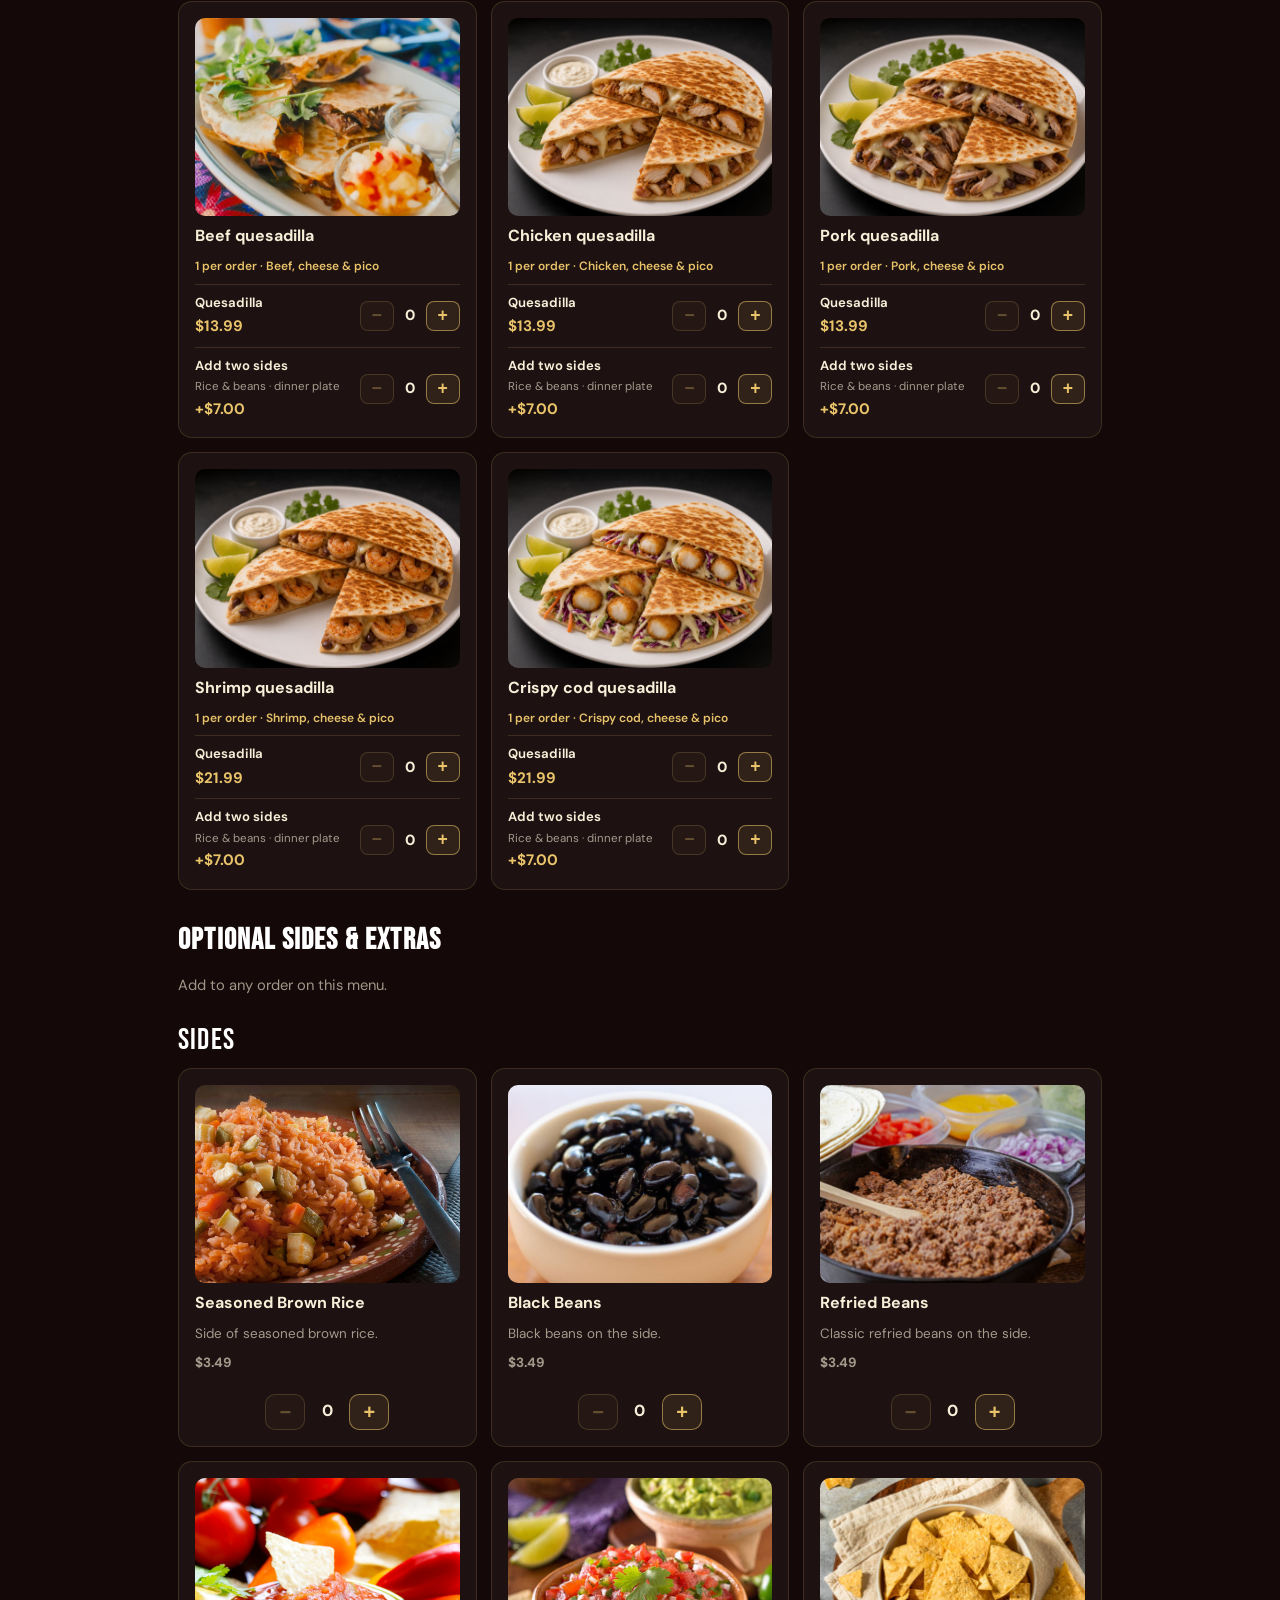
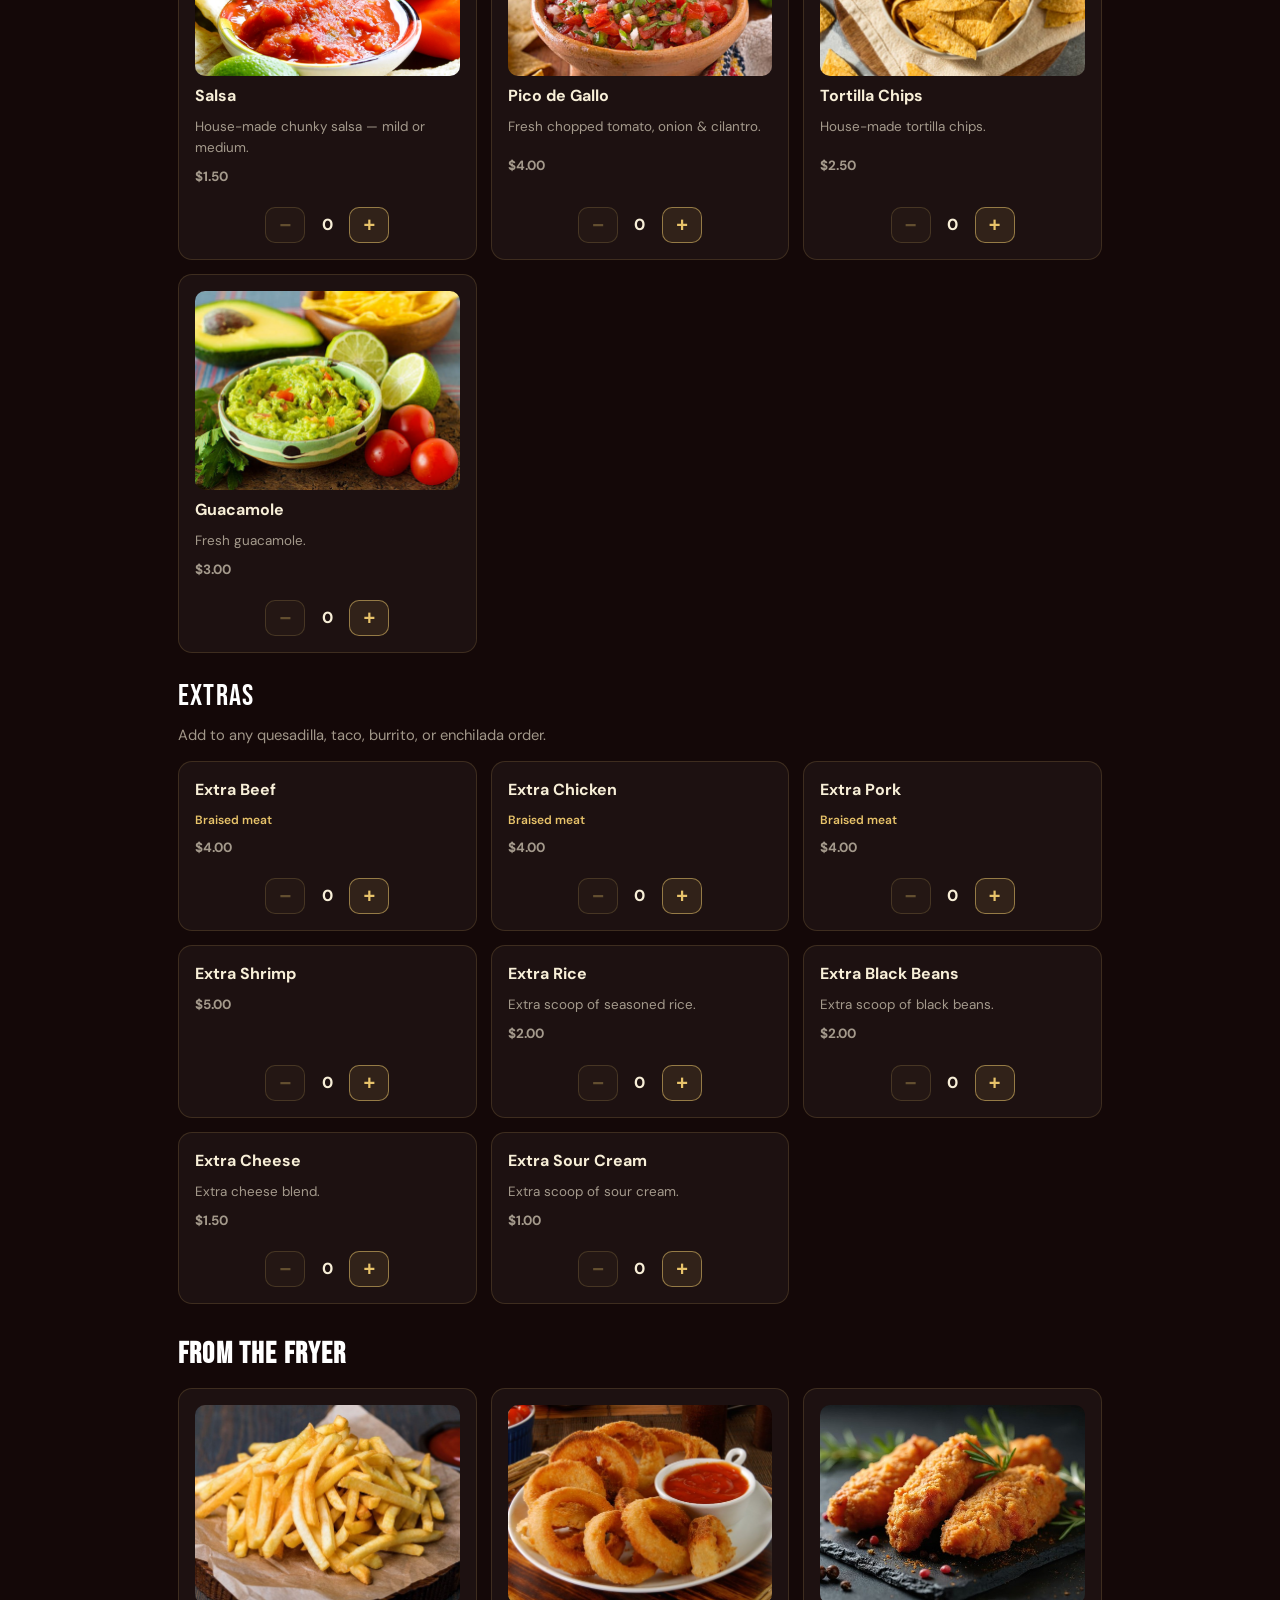
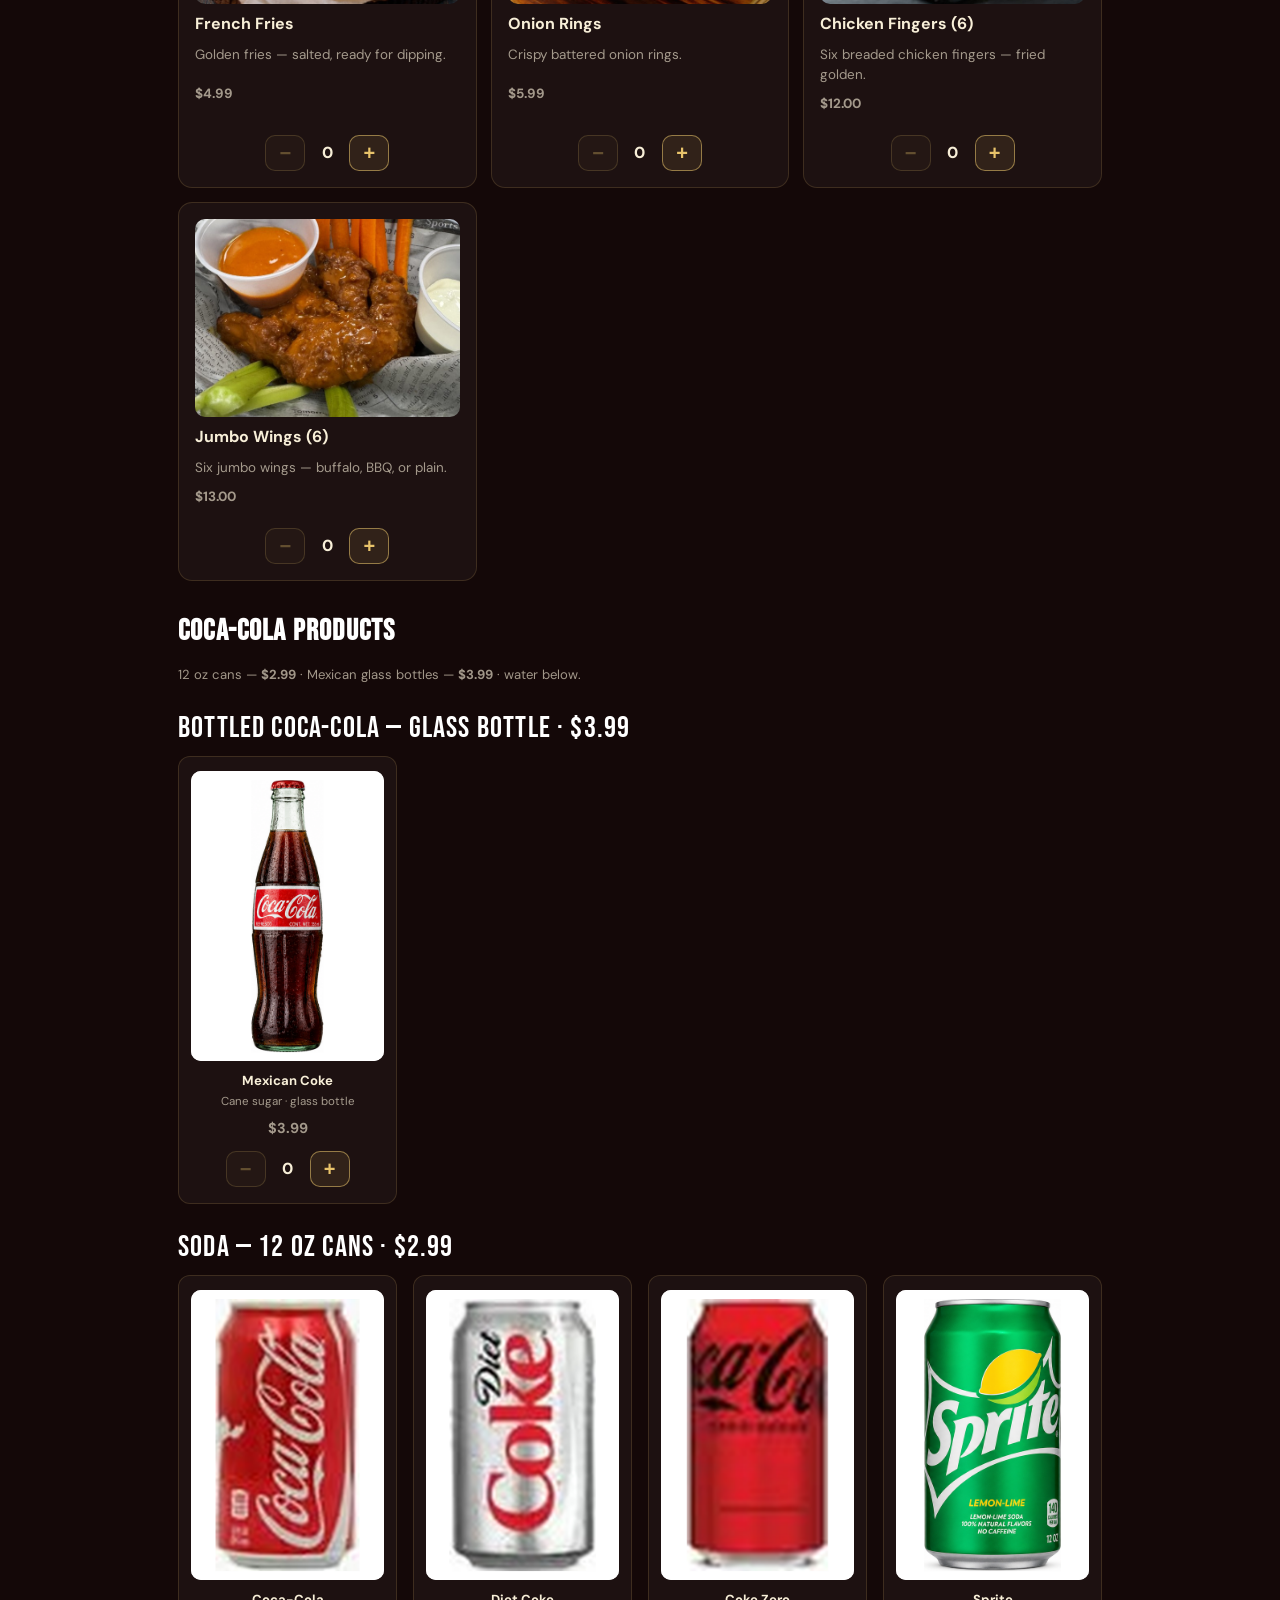
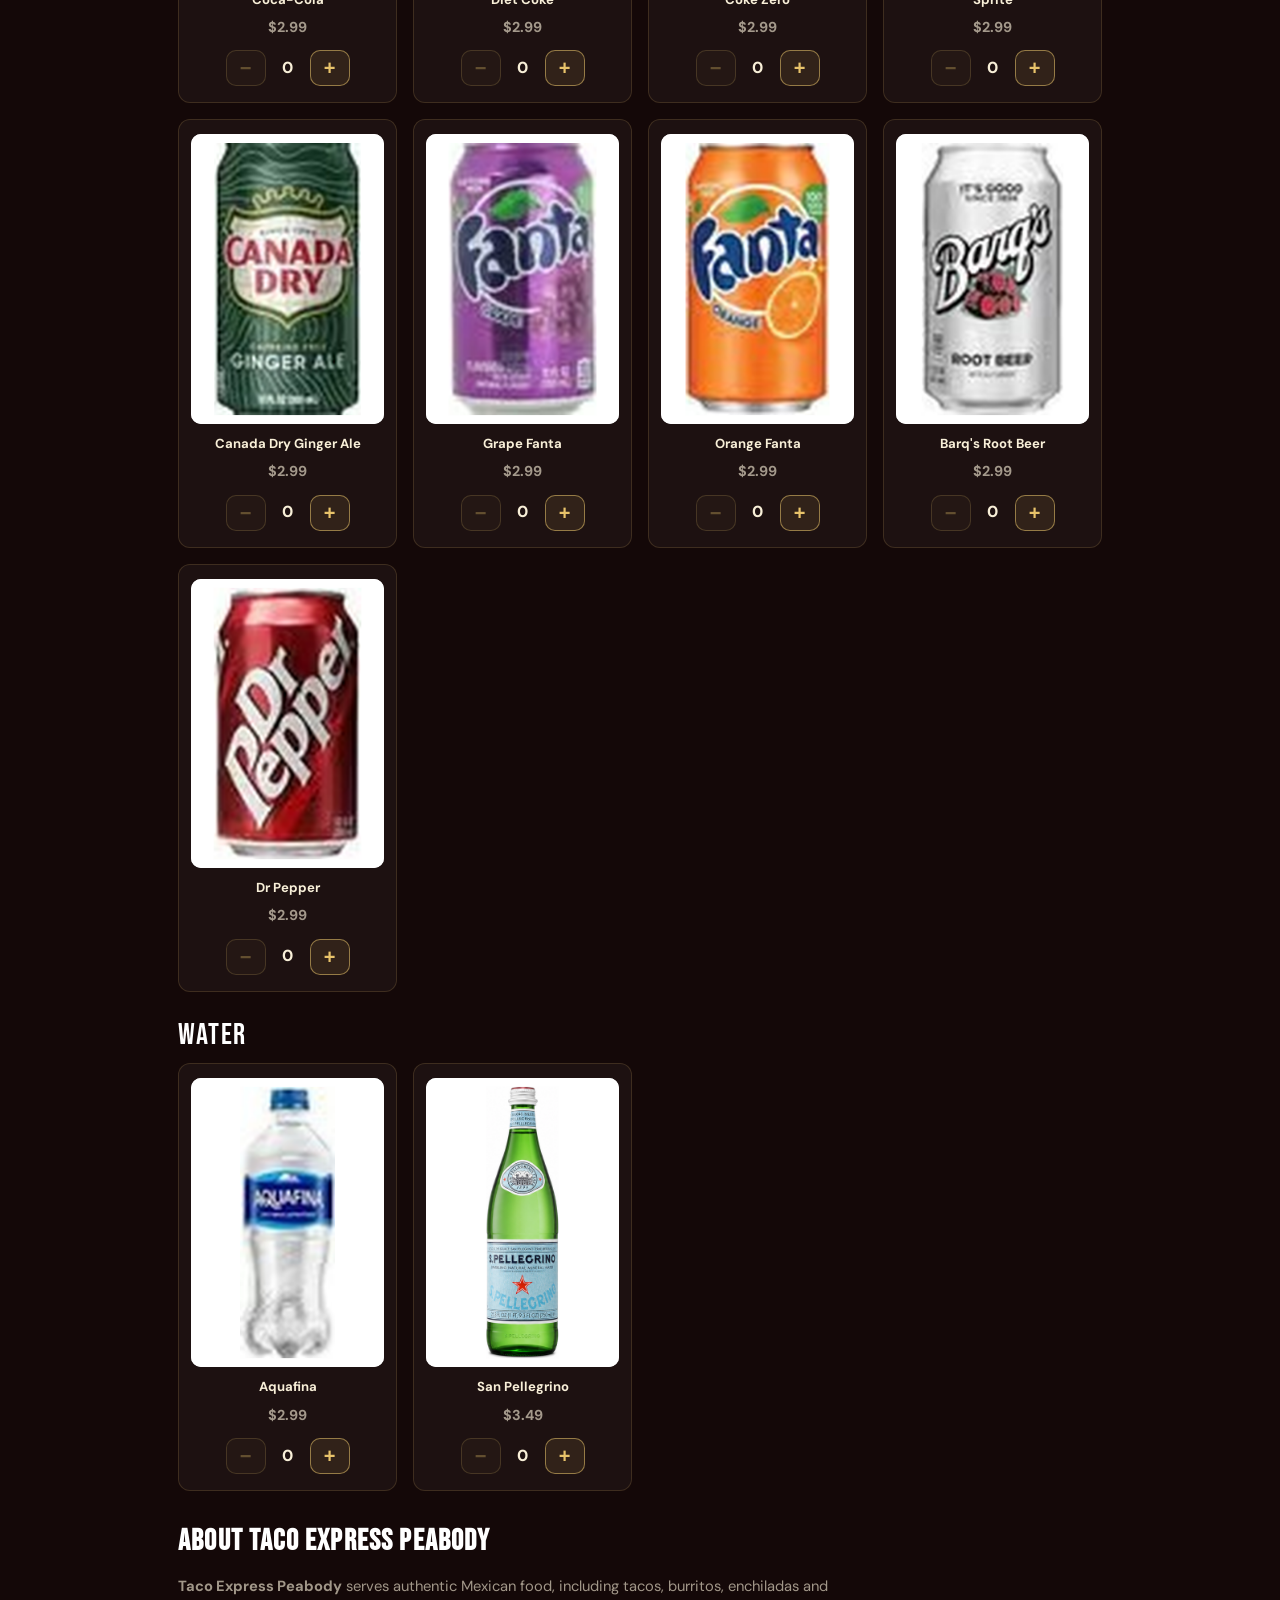
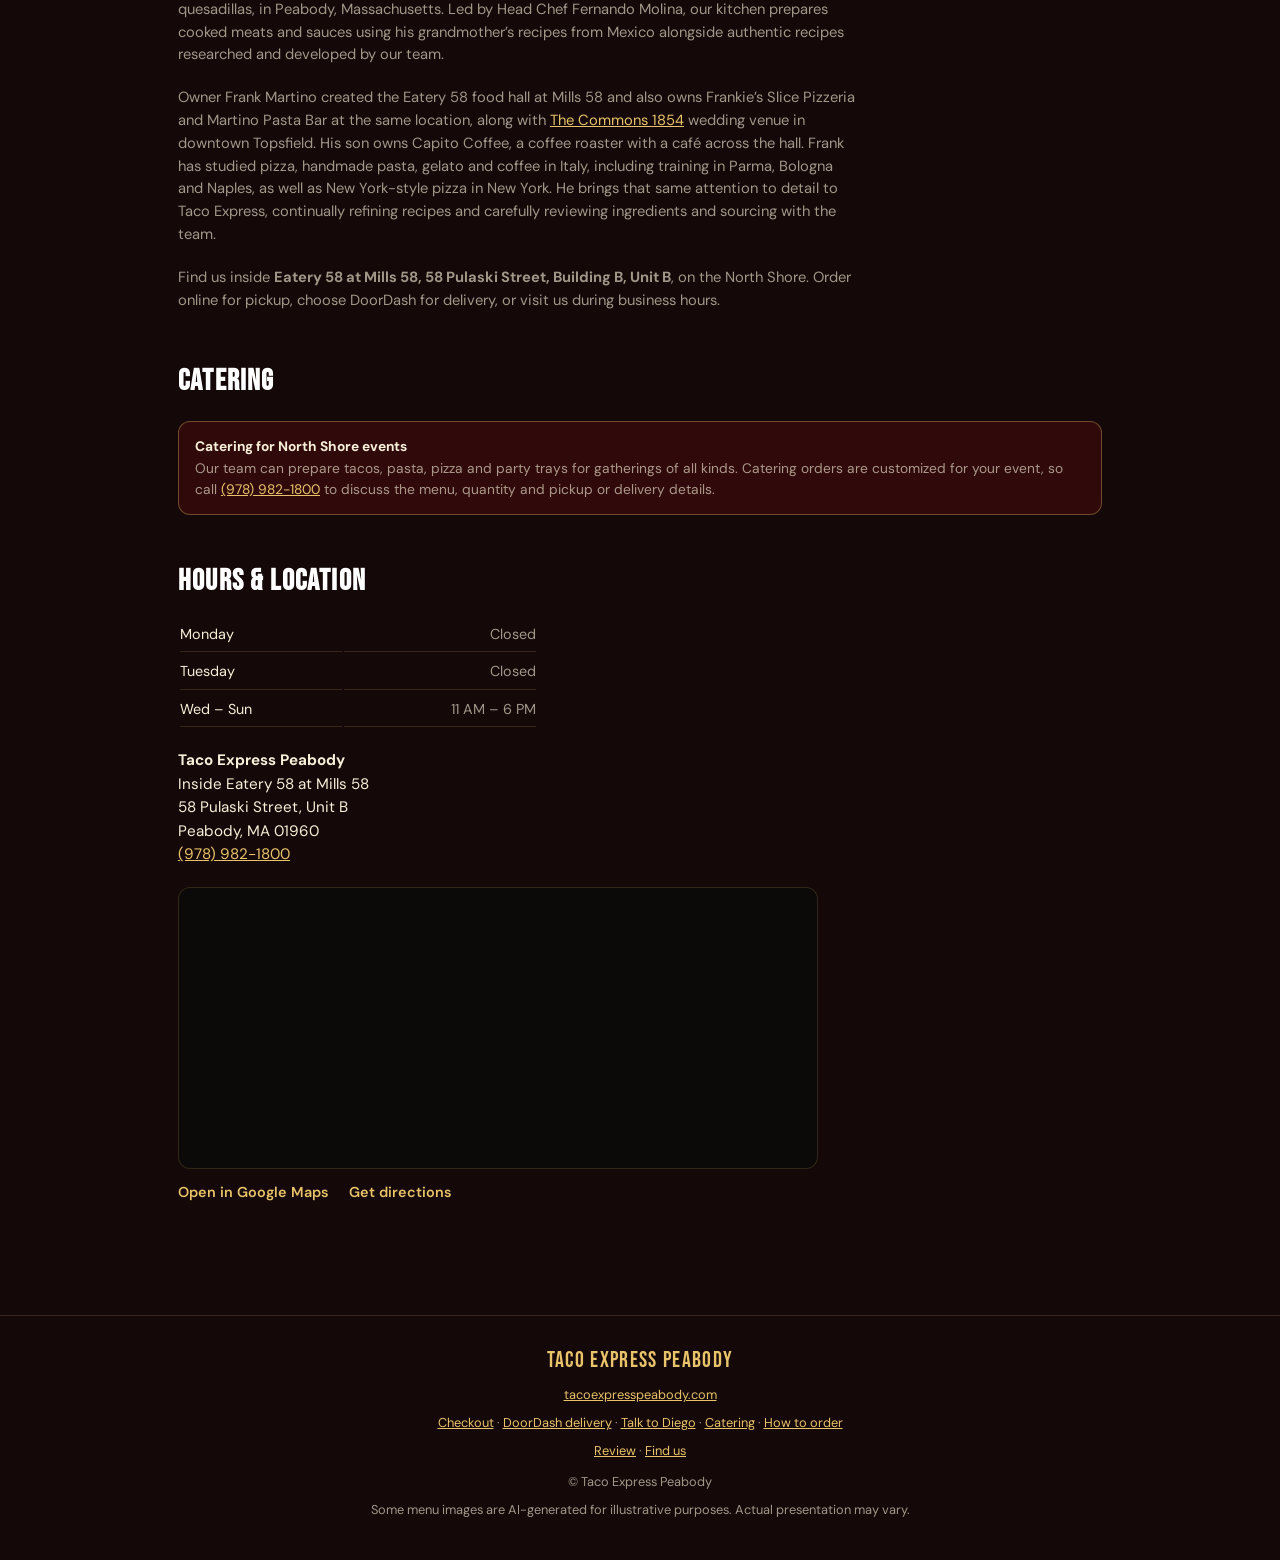
==== commit 52d0deb4: "Merge pull request #42 from Frankamartino/cursor/restore-diego-button-style-373d Co-authored-by: Fra" ====
--- a/index.html
+++ b/index.html
@@ -4,7 +4,7 @@
   <meta charset="UTF-8" />
   <meta name="viewport" content="width=device-width, initial-scale=1.0" />
   <title>Tacos, Burritos &amp; Mexican Food in Peabody, MA | Taco Express</title>
-  <meta name="description" content="Order tacos, burritos, enchiladas and loaded quesadillas for pickup from Taco Express Peabody, inside Eatery 58 at Mills 58, 58 Pulaski Street, Unit B." />
+  <meta name="description" content="Order tacos, burritos, enchiladas and quesadillas for pickup from Taco Express Peabody, inside Eatery 58 at Mills 58, 58 Pulaski Street, Unit B." />
   <link rel="canonical" href="https://www.tacoexpresspeabody.com/" />
   <link rel="alternate" type="text/plain" href="https://www.tacoexpresspeabody.com/llms.txt" title="LLM summary" />
   <link rel="alternate" type="text/plain" href="https://www.tacoexpresspeabody.com/llms-full.txt" title="LLM full facts" />
@@ -15,7 +15,7 @@
   <meta property="og:site_name" content="Taco Express Peabody" />
   <meta property="og:url" content="https://www.tacoexpresspeabody.com/" />
   <meta property="og:title" content="Tacos, Burritos &amp; Mexican Food in Peabody, MA | Taco Express" />
-  <meta property="og:description" content="Order tacos, burritos, enchiladas and loaded quesadillas for pickup inside Eatery 58 at Mills 58 in Peabody." />
+  <meta property="og:description" content="Order tacos, burritos, enchiladas and quesadillas for pickup inside Eatery 58 at Mills 58 in Peabody." />
   <meta property="og:image" content="https://www.tacoexpresspeabody.com/images/taco-express-logo.jpg" />
   <meta property="og:image:alt" content="Taco Express Peabody logo" />
   <meta name="twitter:card" content="summary_large_image" />
@@ -87,7 +87,7 @@
         { "@type": "City", "name": "Peabody" },
         { "@type": "AdministrativeArea", "name": "North Shore, Massachusetts" }
       ],
-      "description": "Taco Express Peabody serves tacos, burritos, enchiladas and loaded quesadillas for pickup inside Eatery 58 at Mills 58, 58 Pulaski Street, Unit B, Peabody, MA 01960."
+      "description": "Taco Express Peabody serves tacos, burritos, enchiladas and quesadillas for pickup inside Eatery 58 at Mills 58, 58 Pulaski Street, Unit B, Peabody, MA 01960."
     }
   </script>
   <link rel="icon" href="images/taco-express-logo.jpg" type="image/jpeg" />
@@ -880,13 +880,6 @@
       nav { gap: 12px; }
     }
   </style>
-  <script>
-    window.va = window.va || function () {
-      (window.vaq = window.vaq || []).push(arguments);
-    };
-  </script>
-  <script defer src="https://cdn.vercel-insights.com/v1/script.js"></script>
-  <script src="/js/taco-analytics.js"></script>
 </head>
 <body>
   <header>
@@ -1223,17 +1216,16 @@
     </section>
 
     <section id="quesadillas">
-      <h2>Loaded quesadillas</h2>
-      <p class="section-intro">Folded 10" flour tortilla toasted both sides — seasoned rice, choice of black or refried beans, your protein, cheese blend &amp; sour cream. Mild or spicy. One protein per quesadilla. Want dinner? Add two sides (rice &amp; beans) for +$7.00 on the same card.</p>
-      <p class="section-intro"><strong>Braised meat.</strong></p>
+      <h2>10" quesadillas</h2>
+      <p class="section-intro">One quesadilla with your choice of protein, melted cheese &amp; a little pico de gallo, toasted and cut into four wedges. Want dinner? Add two sides (rice &amp; beans) for +$7.00 on the same card.</p>
       <div class="grid-2">
         <div class="card">
-          <div class="card-media"><img src="images/menu/quesadilla.jpg" alt="Loaded beef quesadilla cut into four wedges" width="1200" height="900" loading="lazy" decoding="async" /></div>
-          <h3>Beef</h3>
-          <p class="meta">Braised meat</p>
+          <div class="card-media"><img src="images/menu/quesadilla.jpg" alt="Beef quesadilla cut into four wedges" width="1200" height="900" loading="lazy" decoding="async" /></div>
+          <h3>Beef quesadilla</h3>
+          <p class="meta">1 per order · Beef, cheese &amp; pico</p>
           <div class="order-row" data-item-id="quesadilla-beef">
             <div class="order-row-copy">
-              <span class="order-row-label">Loaded quesadilla</span>
+              <span class="order-row-label">Quesadilla</span>
               <span class="price">$13.99</span>
             </div>
           </div>
@@ -1246,12 +1238,12 @@
           </div>
         </div>
         <div class="card">
-          <div class="card-media"><img src="images/menu/quesadilla-chicken.jpg" alt="Loaded chicken quesadilla cut into four wedges" width="1152" height="864" loading="lazy" decoding="async" /></div>
-          <h3>Chicken</h3>
-          <p class="meta">Chopped chicken breast · Smoked paprika</p>
+          <div class="card-media"><img src="images/menu/quesadilla-chicken.jpg" alt="Chicken quesadilla cut into four wedges" width="1152" height="864" loading="lazy" decoding="async" /></div>
+          <h3>Chicken quesadilla</h3>
+          <p class="meta">1 per order · Chicken, cheese &amp; pico</p>
           <div class="order-row" data-item-id="quesadilla-chicken">
             <div class="order-row-copy">
-              <span class="order-row-label">Loaded quesadilla</span>
+              <span class="order-row-label">Quesadilla</span>
               <span class="price">$13.99</span>
             </div>
           </div>
@@ -1264,12 +1256,12 @@
           </div>
         </div>
         <div class="card">
-          <div class="card-media"><img src="images/menu/quesadilla-pork.jpg" alt="Loaded pork quesadilla cut into four wedges" width="1152" height="864" loading="lazy" decoding="async" /></div>
-          <h3>Pork</h3>
-          <p class="meta">Lean chopped roast pork</p>
+          <div class="card-media"><img src="images/menu/quesadilla-pork.jpg" alt="Pork quesadilla cut into four wedges" width="1152" height="864" loading="lazy" decoding="async" /></div>
+          <h3>Pork quesadilla</h3>
+          <p class="meta">1 per order · Pork, cheese &amp; pico</p>
           <div class="order-row" data-item-id="quesadilla-pork">
             <div class="order-row-copy">
-              <span class="order-row-label">Loaded quesadilla</span>
+              <span class="order-row-label">Quesadilla</span>
               <span class="price">$13.99</span>
             </div>
           </div>
@@ -1282,12 +1274,12 @@
           </div>
         </div>
         <div class="card">
-          <div class="card-media"><img src="images/menu/quesadilla-shrimp.jpg" alt="Loaded grilled shrimp quesadilla cut into four wedges" width="1152" height="864" loading="lazy" decoding="async" /></div>
-          <h3>Shrimp</h3>
-          <p class="meta">Seasoned grilled shrimp</p>
+          <div class="card-media"><img src="images/menu/quesadilla-shrimp.jpg" alt="Grilled shrimp quesadilla cut into four wedges" width="1152" height="864" loading="lazy" decoding="async" /></div>
+          <h3>Shrimp quesadilla</h3>
+          <p class="meta">1 per order · Shrimp, cheese &amp; pico</p>
           <div class="order-row" data-item-id="quesadilla-shrimp">
             <div class="order-row-copy">
-              <span class="order-row-label">Loaded quesadilla</span>
+              <span class="order-row-label">Quesadilla</span>
               <span class="price">$21.99</span>
             </div>
           </div>
@@ -1300,12 +1292,12 @@
           </div>
         </div>
         <div class="card">
-          <div class="card-media"><img src="images/menu/quesadilla-cod.jpg" alt="Loaded crispy cod quesadilla with colorful slaw" width="1152" height="864" loading="lazy" decoding="async" /></div>
-          <h3>Crispy cod</h3>
-          <p class="meta">4 wedges · Festive slaw</p>
+          <div class="card-media"><img src="images/menu/quesadilla-cod.jpg" alt="Crispy cod quesadilla cut into four wedges" width="1152" height="864" loading="lazy" decoding="async" /></div>
+          <h3>Crispy cod quesadilla</h3>
+          <p class="meta">1 per order · Crispy cod, cheese &amp; pico</p>
           <div class="order-row" data-item-id="quesadilla-cod">
             <div class="order-row-copy">
-              <span class="order-row-label">Loaded quesadilla</span>
+              <span class="order-row-label">Quesadilla</span>
               <span class="price">$21.99</span>
             </div>
           </div>
@@ -1454,7 +1446,7 @@
     <section id="about">
       <h2>About Taco Express Peabody</h2>
       <p class="section-intro">
-        <strong>Taco Express Peabody</strong> serves authentic Mexican food, including tacos, burritos, enchiladas and loaded quesadillas, in Peabody, Massachusetts. Led by Head Chef Fernando Molina, our kitchen prepares cooked meats and sauces using his grandmother’s recipes from Mexico alongside authentic recipes researched and developed by our team.
+        <strong>Taco Express Peabody</strong> serves authentic Mexican food, including tacos, burritos, enchiladas and quesadillas, in Peabody, Massachusetts. Led by Head Chef Fernando Molina, our kitchen prepares cooked meats and sauces using his grandmother’s recipes from Mexico alongside authentic recipes researched and developed by our team.
       </p>
       <p class="section-intro">
         Owner Frank Martino created the Eatery 58 food hall at Mills 58 and also owns Frankie’s Slice Pizzeria and Martino Pasta Bar at the same location, along with <a href="https://thecommons1854.com/" target="_blank" rel="noopener">The Commons 1854</a> wedding venue in downtown Topsfield. His son owns Capito Coffee, a coffee roaster with a café across the hall. Frank has studied pizza, handmade pasta, gelato and coffee in Italy, including training in Parma, Bologna and Naples, as well as New York-style pizza in New York. He brings that same attention to detail to Taco Express, continually refining recipes and carefully reviewing ingredients and sourcing with the team.
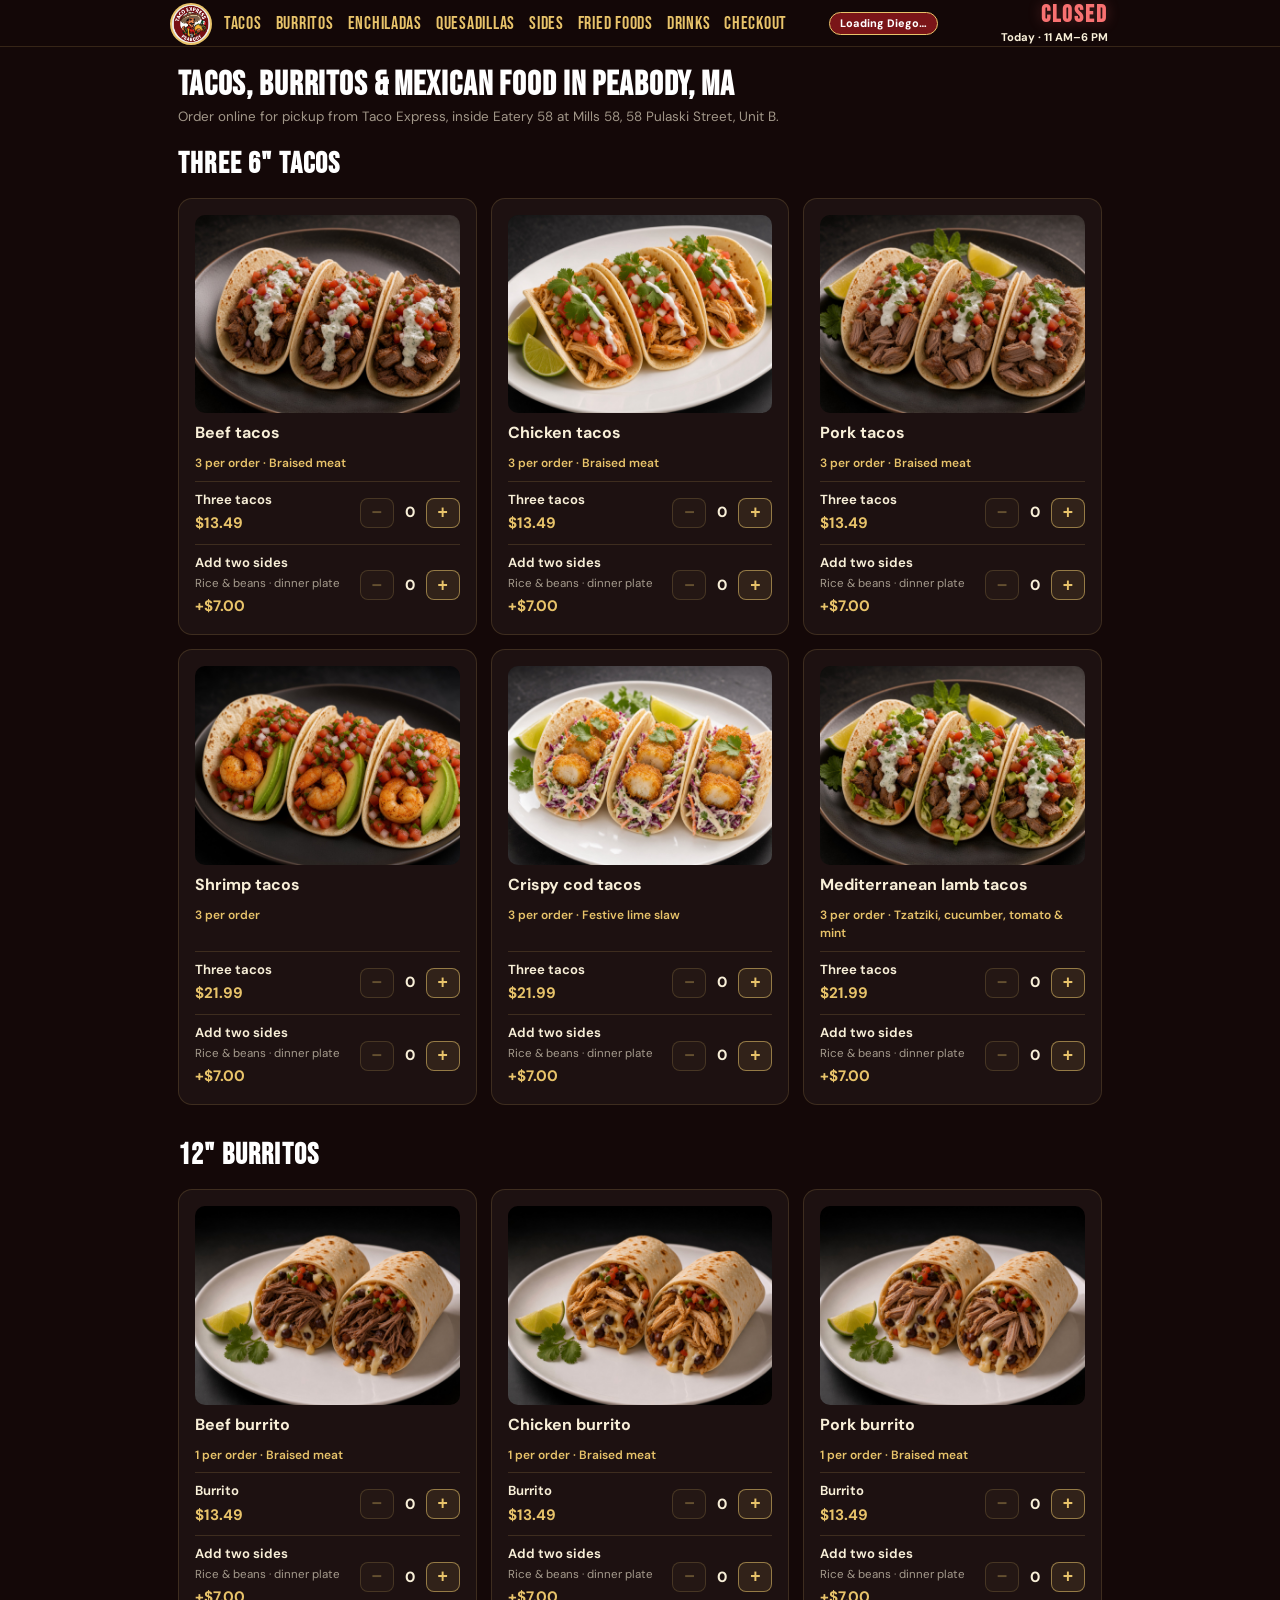
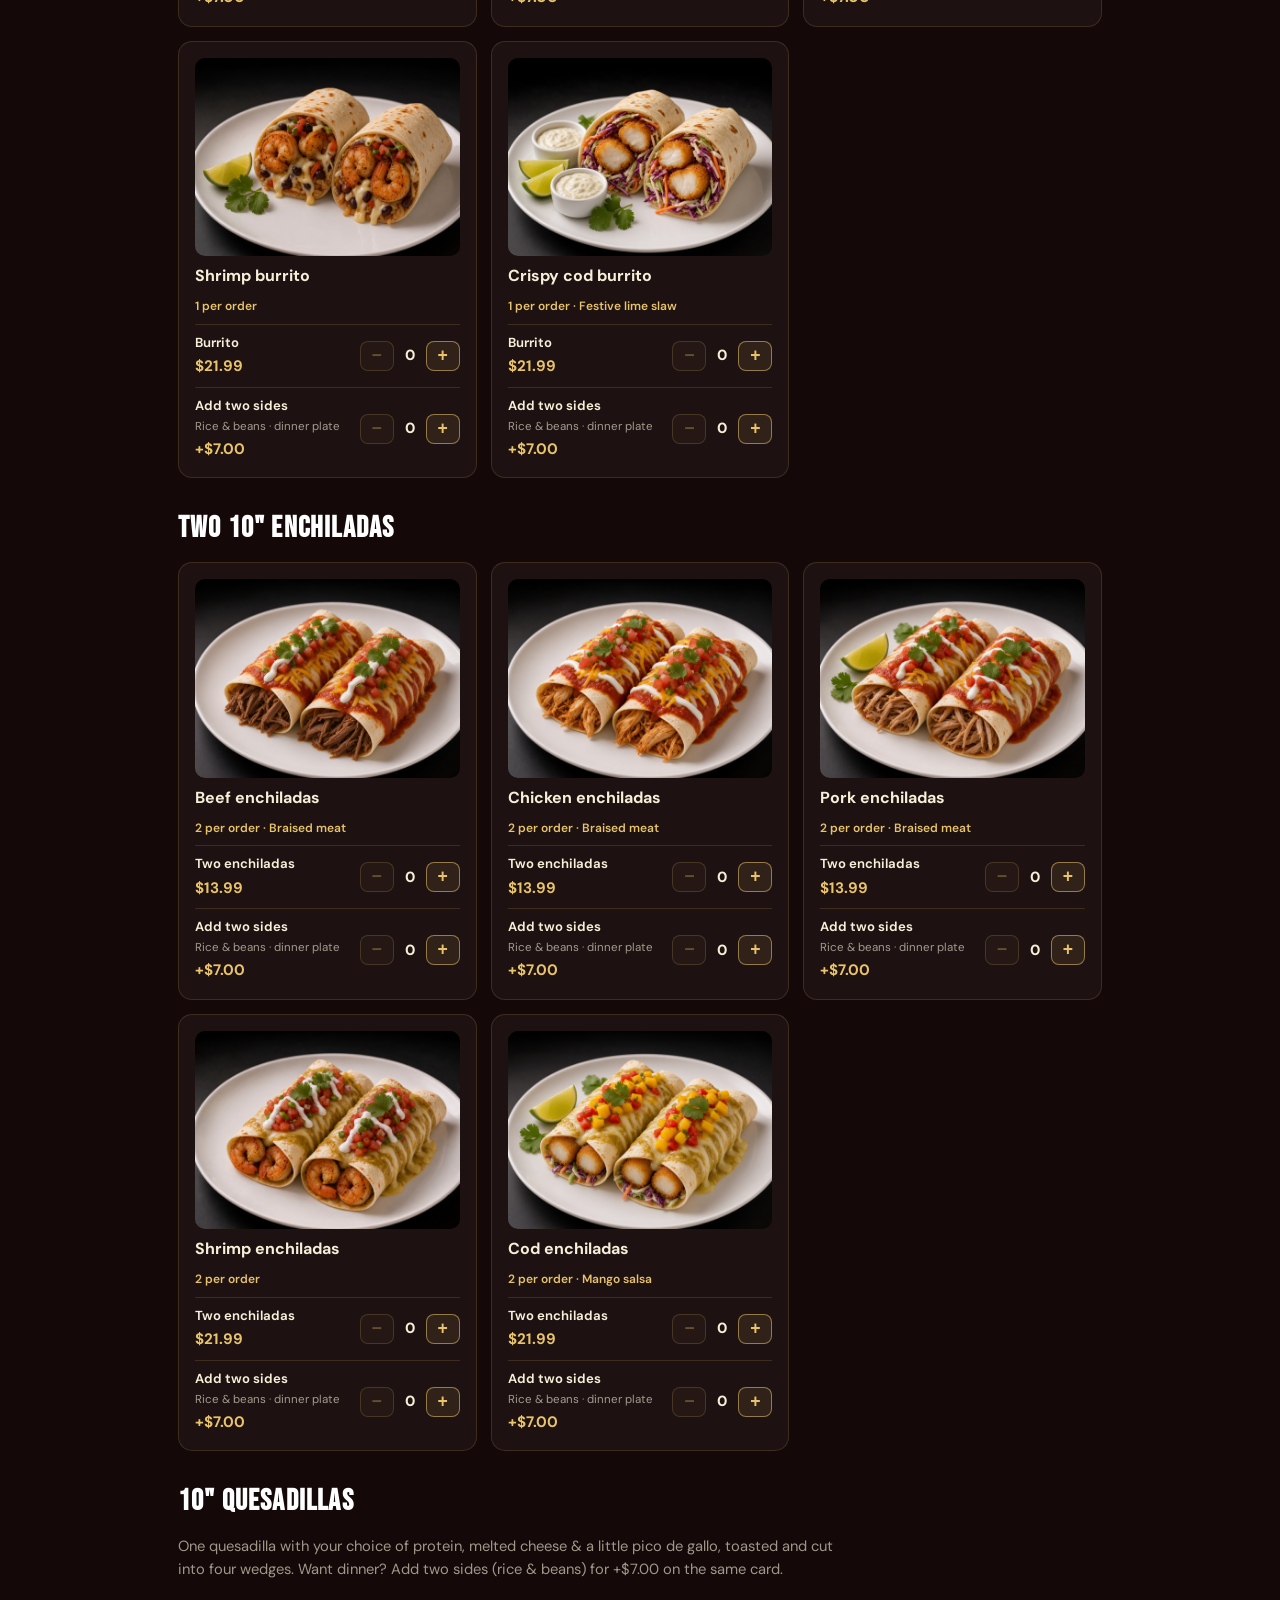
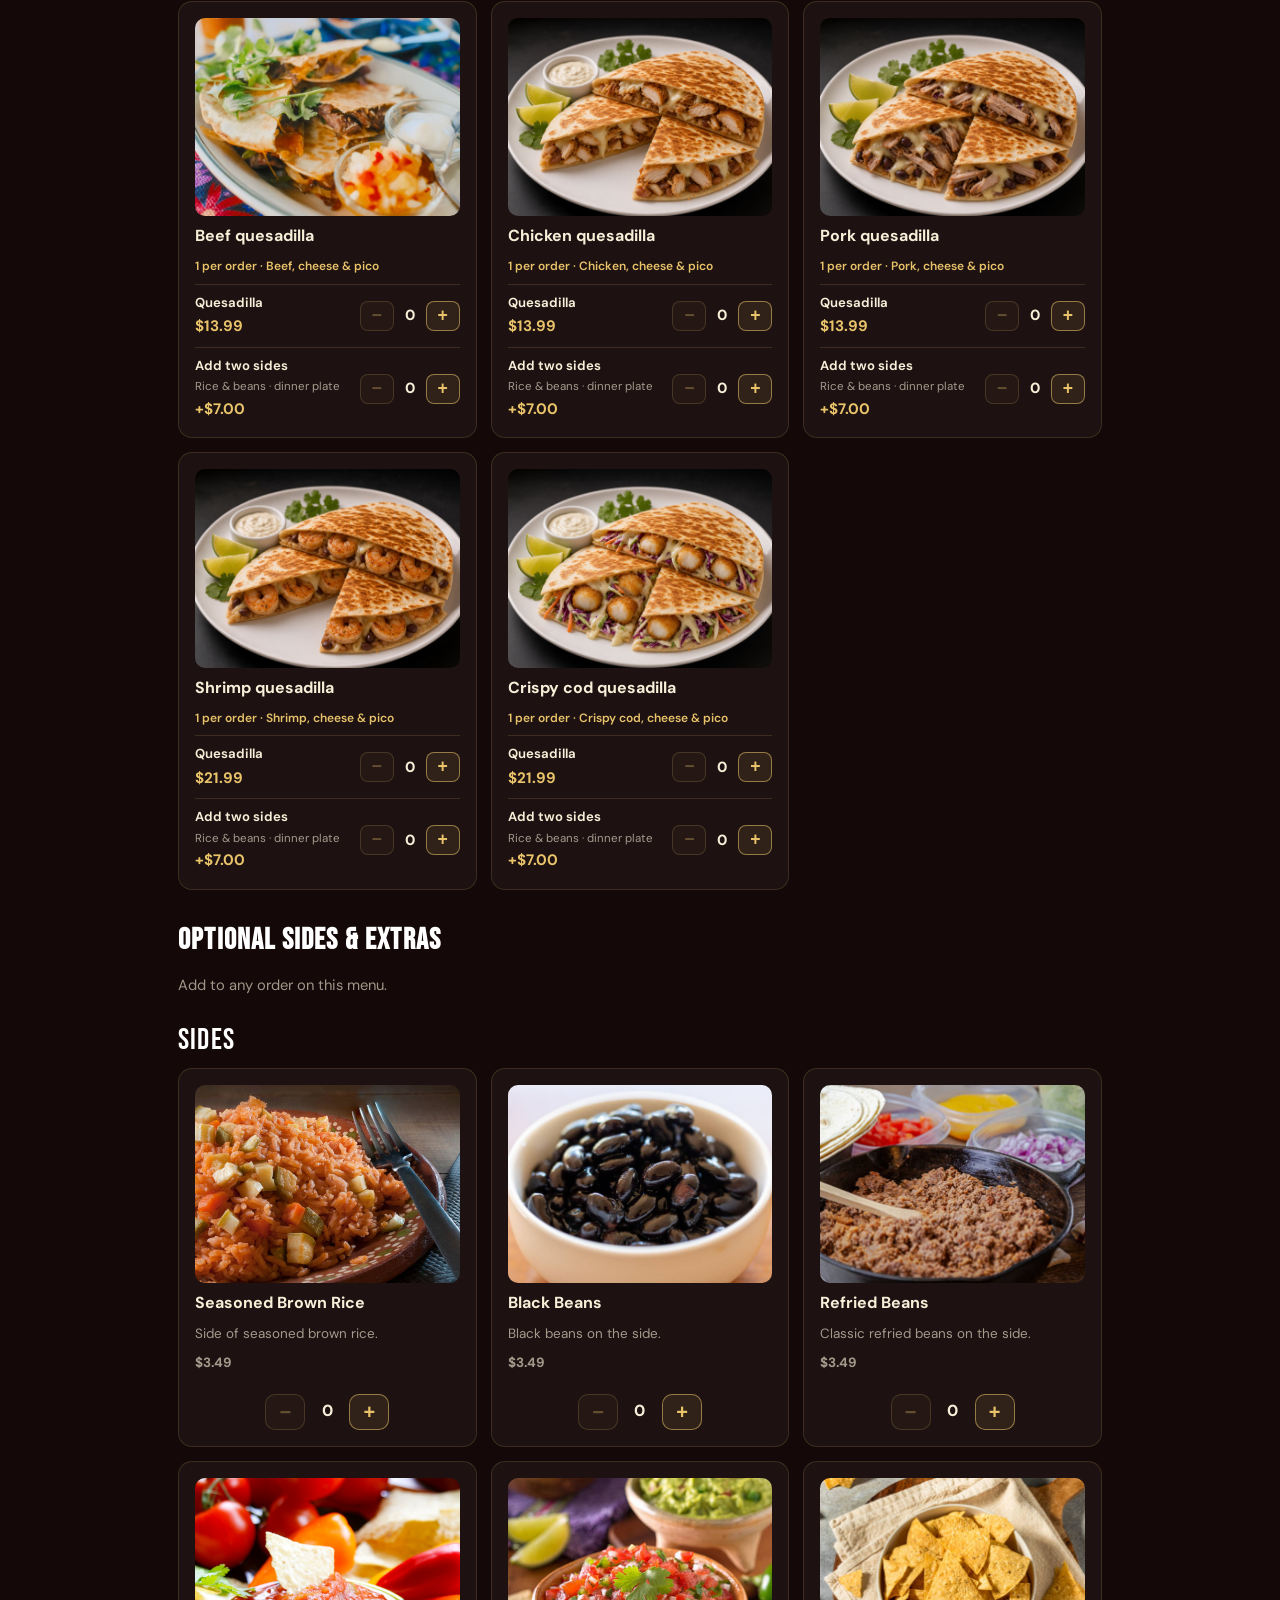
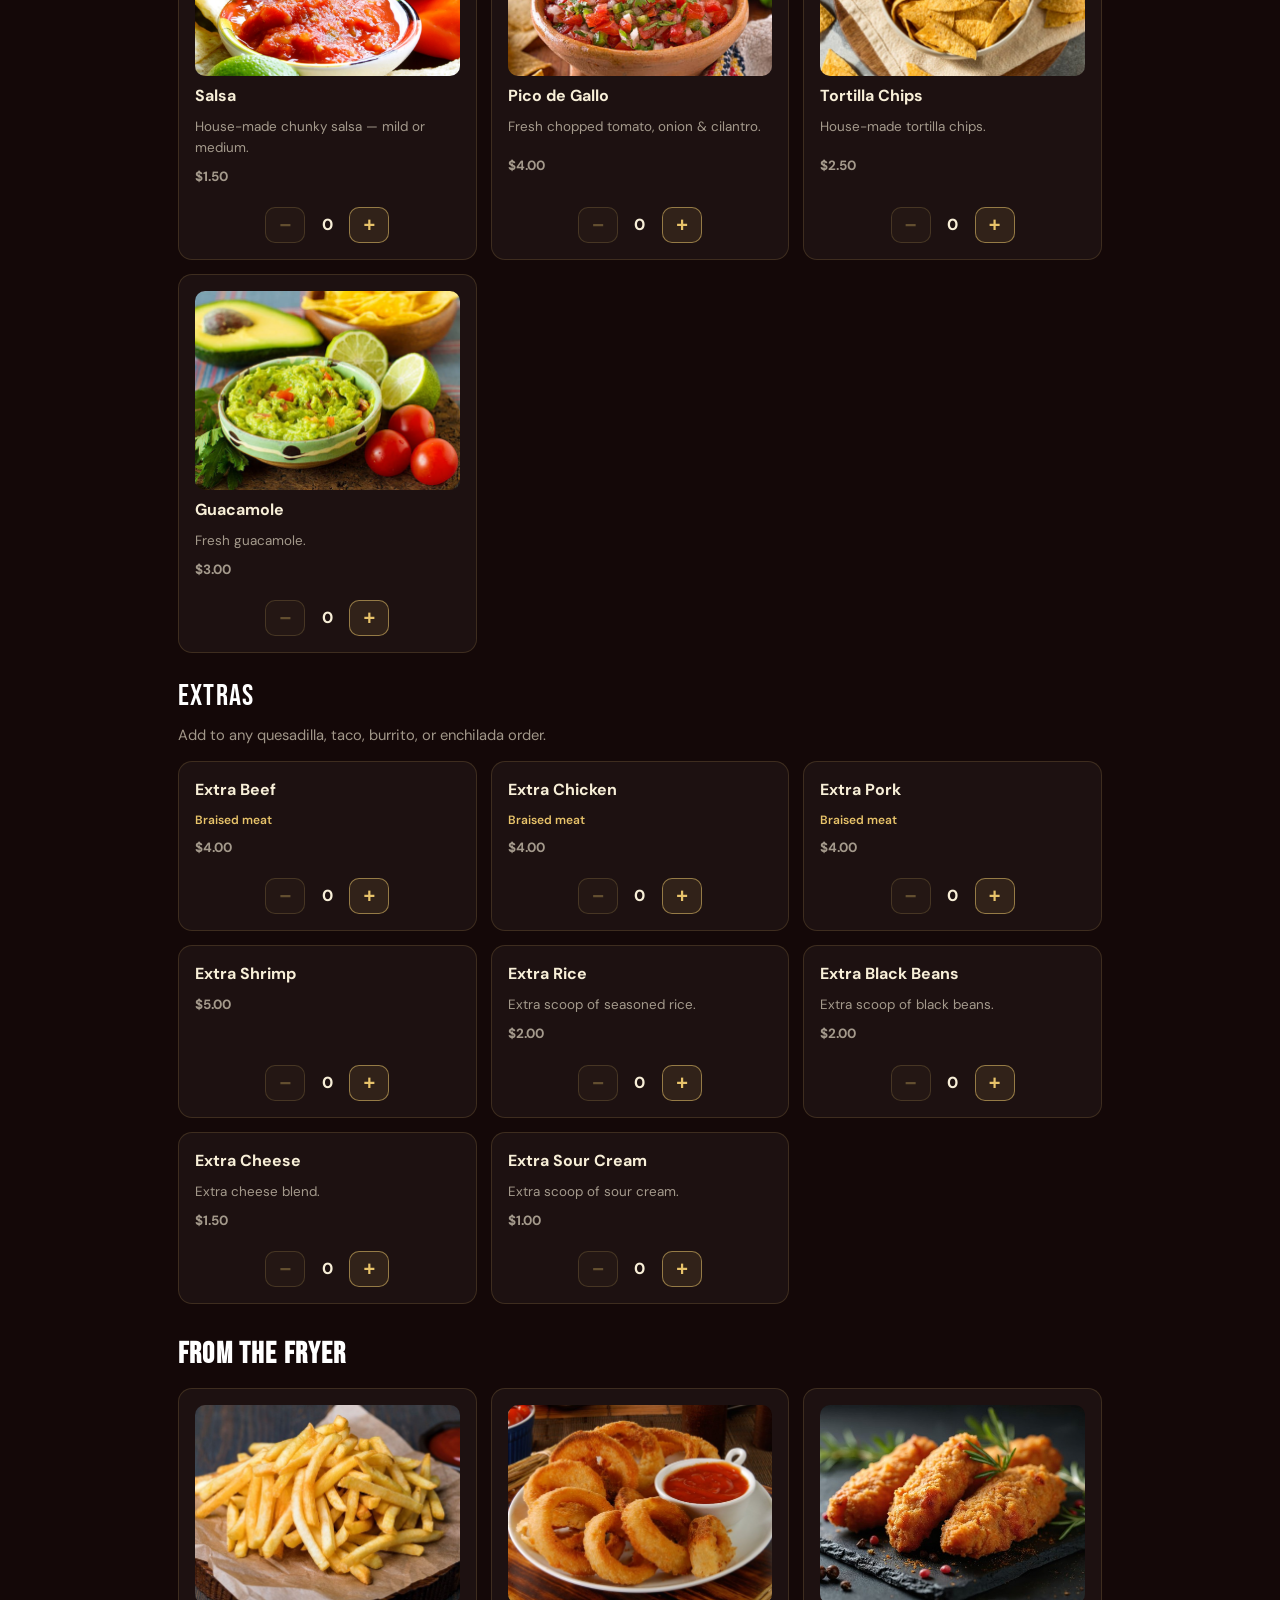
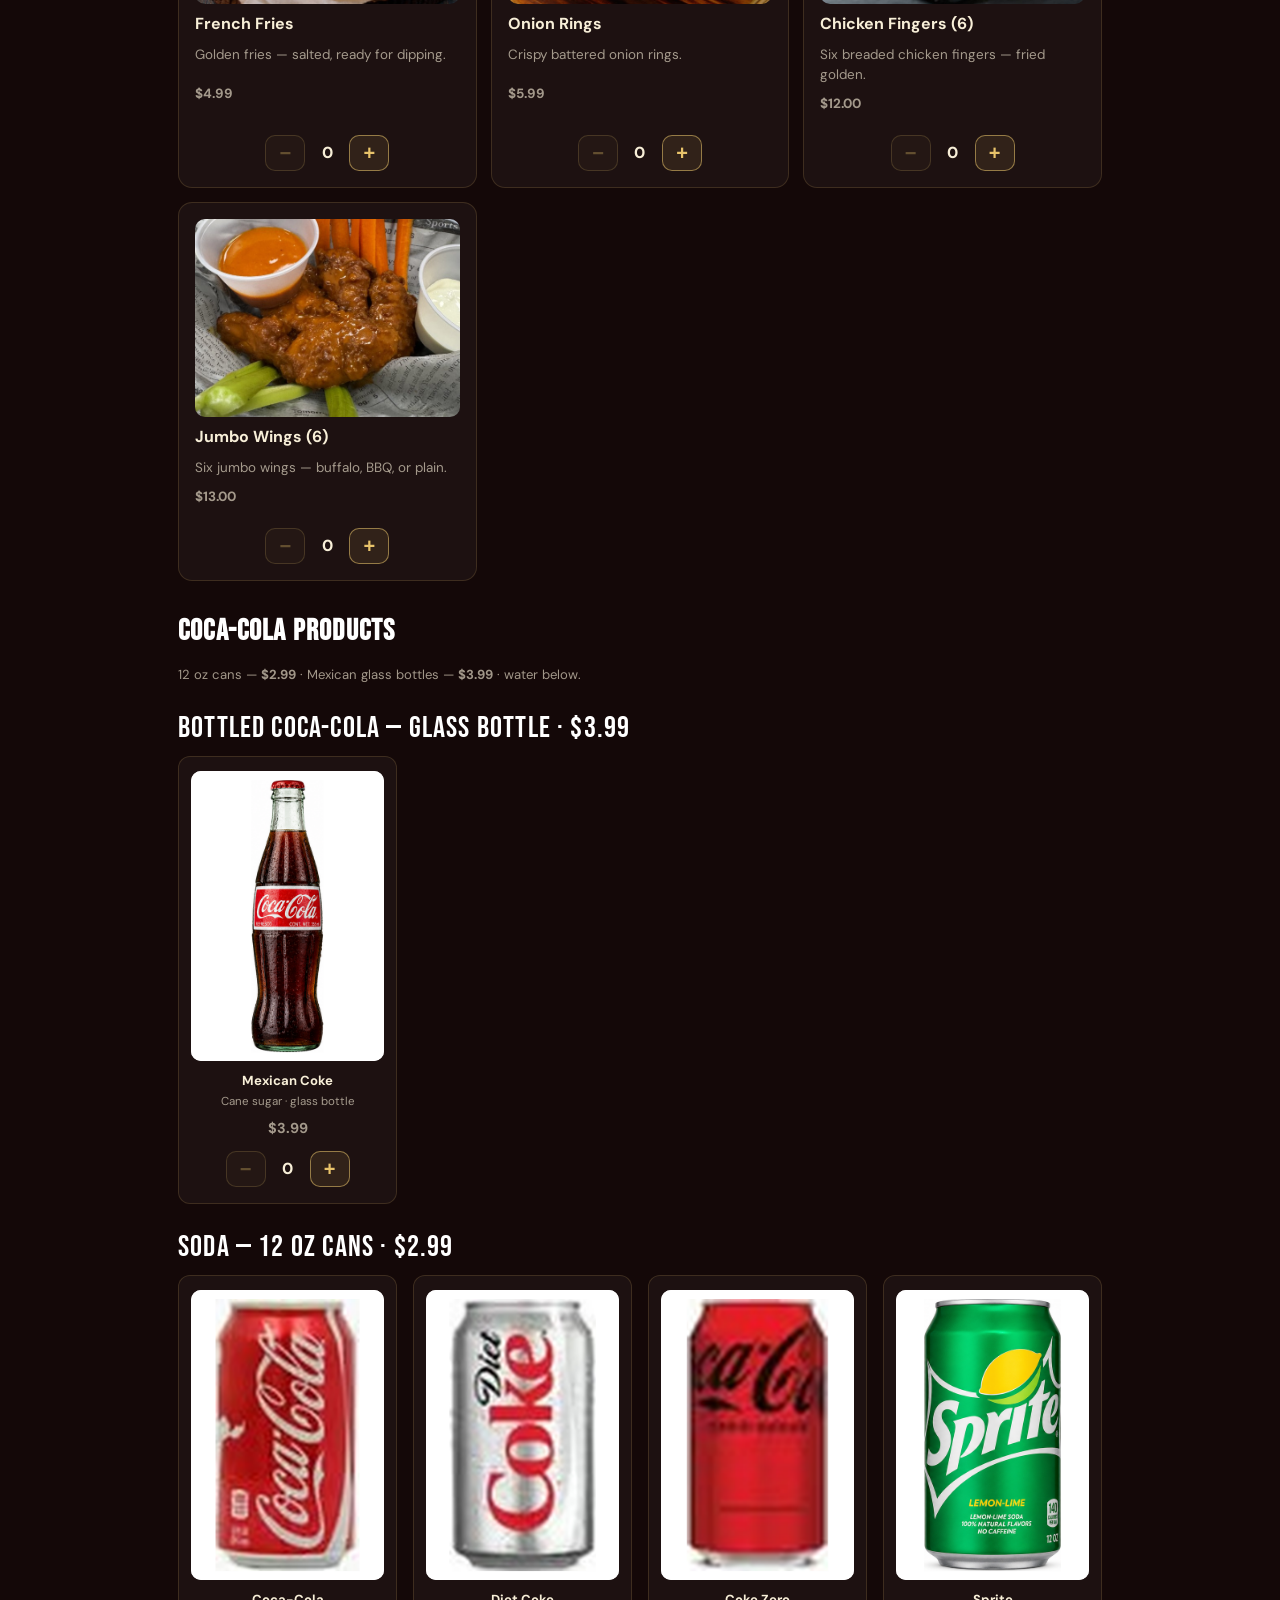
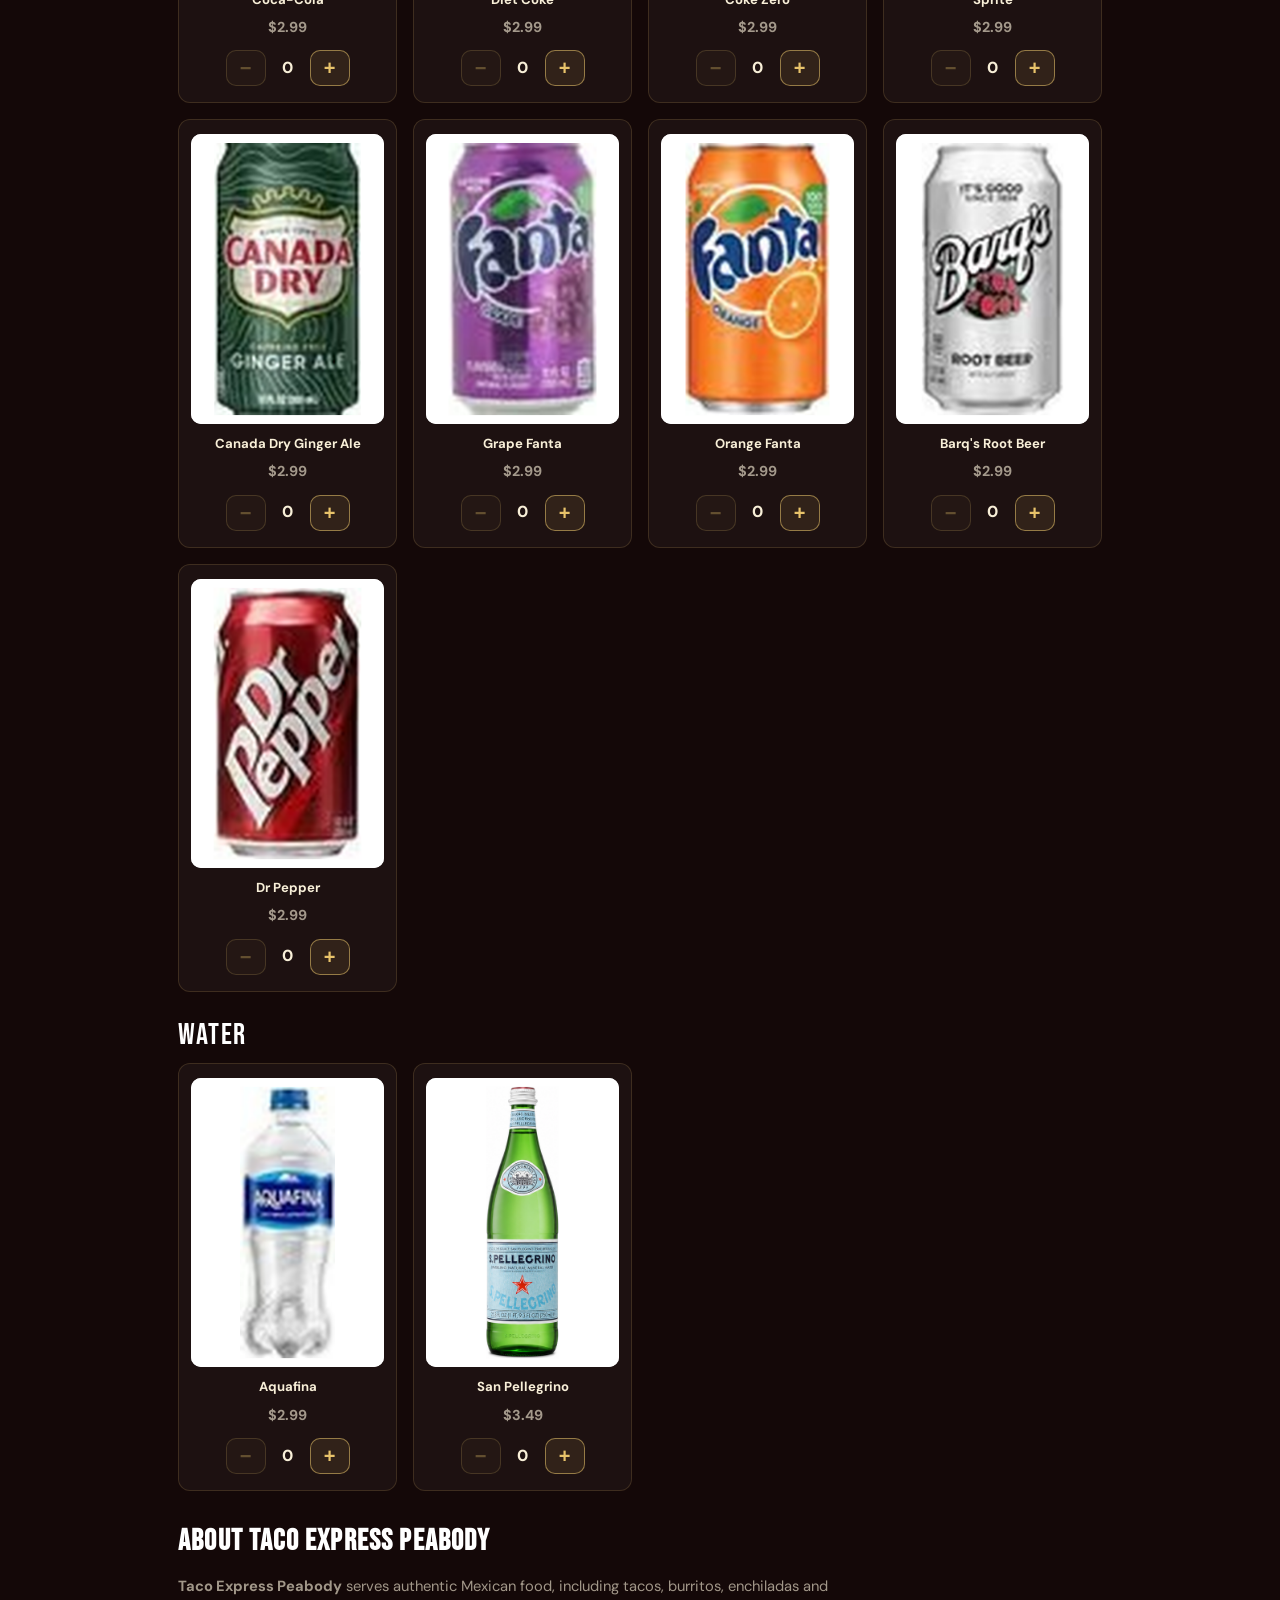
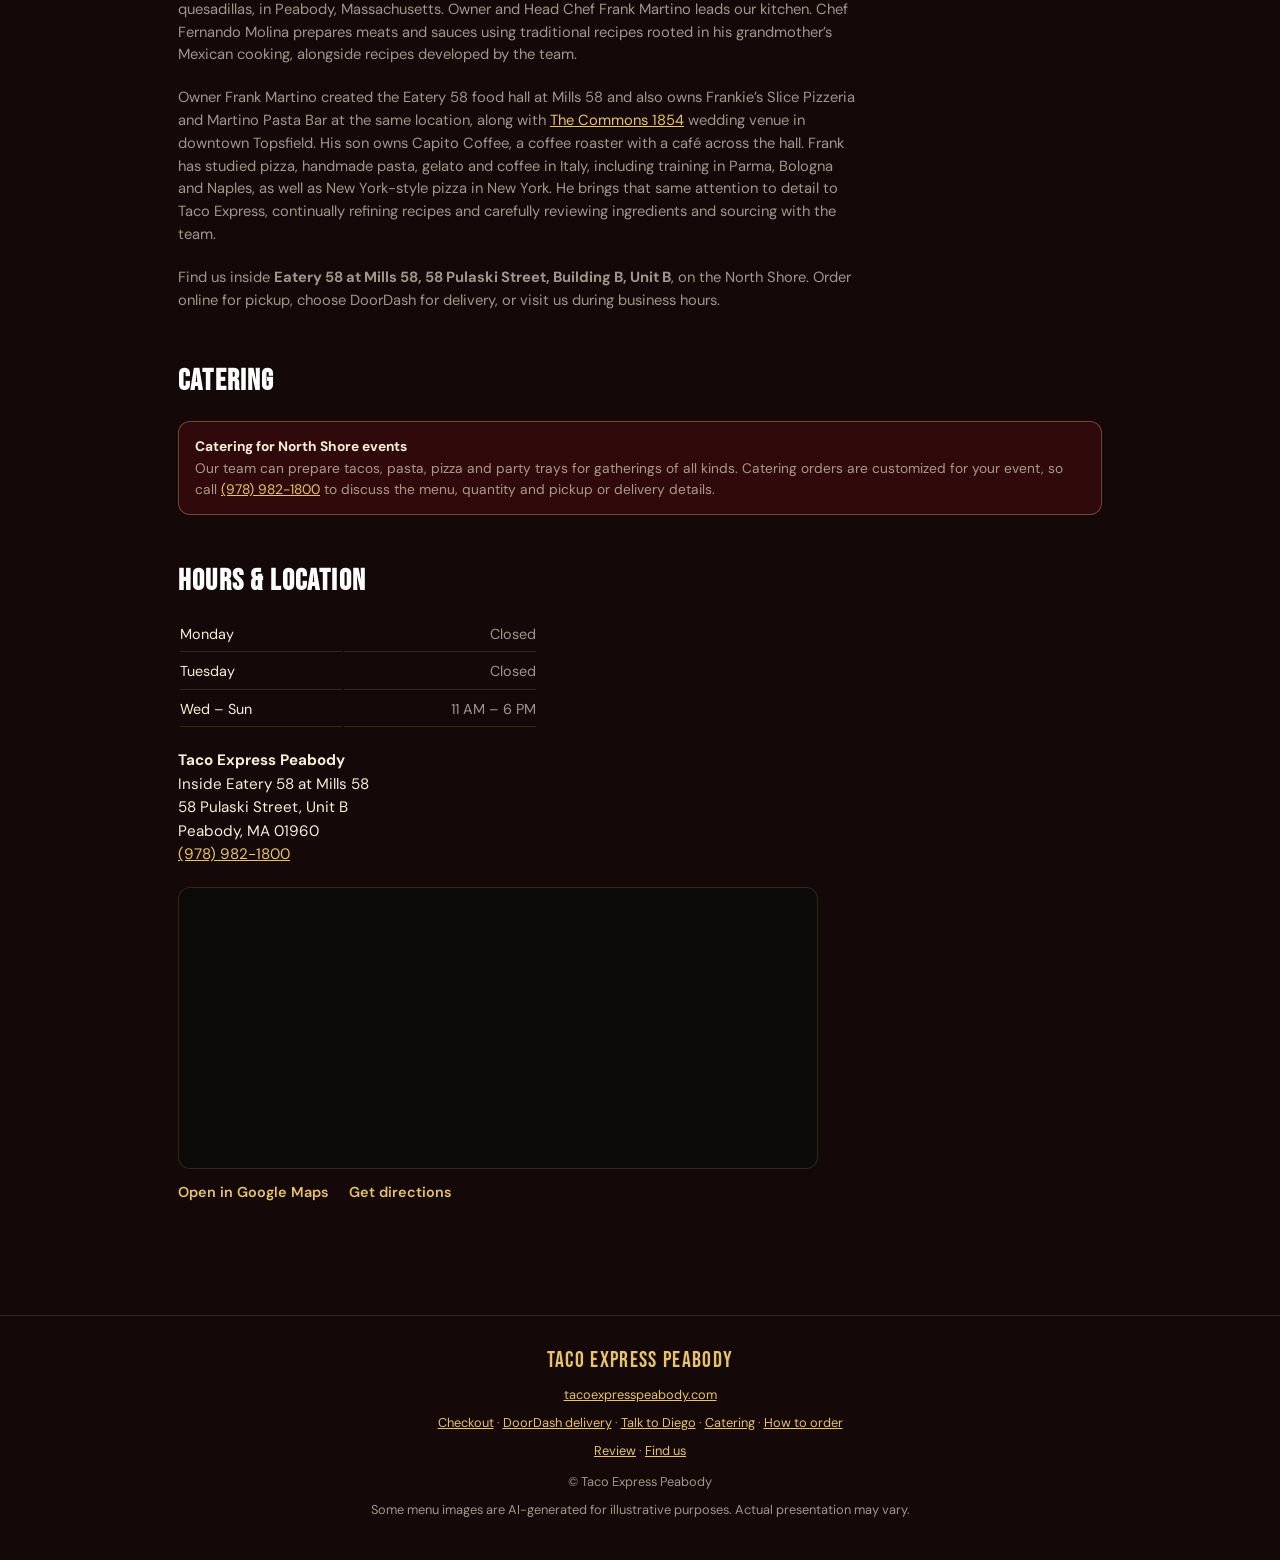
==== commit d18e2766: "Correct owner and head chef description" ====
--- a/index.html
+++ b/index.html
@@ -1446,7 +1446,7 @@
     <section id="about">
       <h2>About Taco Express Peabody</h2>
       <p class="section-intro">
-        <strong>Taco Express Peabody</strong> serves authentic Mexican food, including tacos, burritos, enchiladas and quesadillas, in Peabody, Massachusetts. Led by Head Chef Fernando Molina, our kitchen prepares cooked meats and sauces using his grandmother’s recipes from Mexico alongside authentic recipes researched and developed by our team.
+        <strong>Taco Express Peabody</strong> serves authentic Mexican food, including tacos, burritos, enchiladas and quesadillas, in Peabody, Massachusetts. Owner and Head Chef Frank Martino leads our kitchen. Chef Fernando Molina prepares meats and sauces using traditional recipes rooted in his grandmother’s Mexican cooking, alongside recipes developed by the team.
       </p>
       <p class="section-intro">
         Owner Frank Martino created the Eatery 58 food hall at Mills 58 and also owns Frankie’s Slice Pizzeria and Martino Pasta Bar at the same location, along with <a href="https://thecommons1854.com/" target="_blank" rel="noopener">The Commons 1854</a> wedding venue in downtown Topsfield. His son owns Capito Coffee, a coffee roaster with a café across the hall. Frank has studied pizza, handmade pasta, gelato and coffee in Italy, including training in Parma, Bologna and Naples, as well as New York-style pizza in New York. He brings that same attention to detail to Taco Express, continually refining recipes and carefully reviewing ingredients and sourcing with the team.
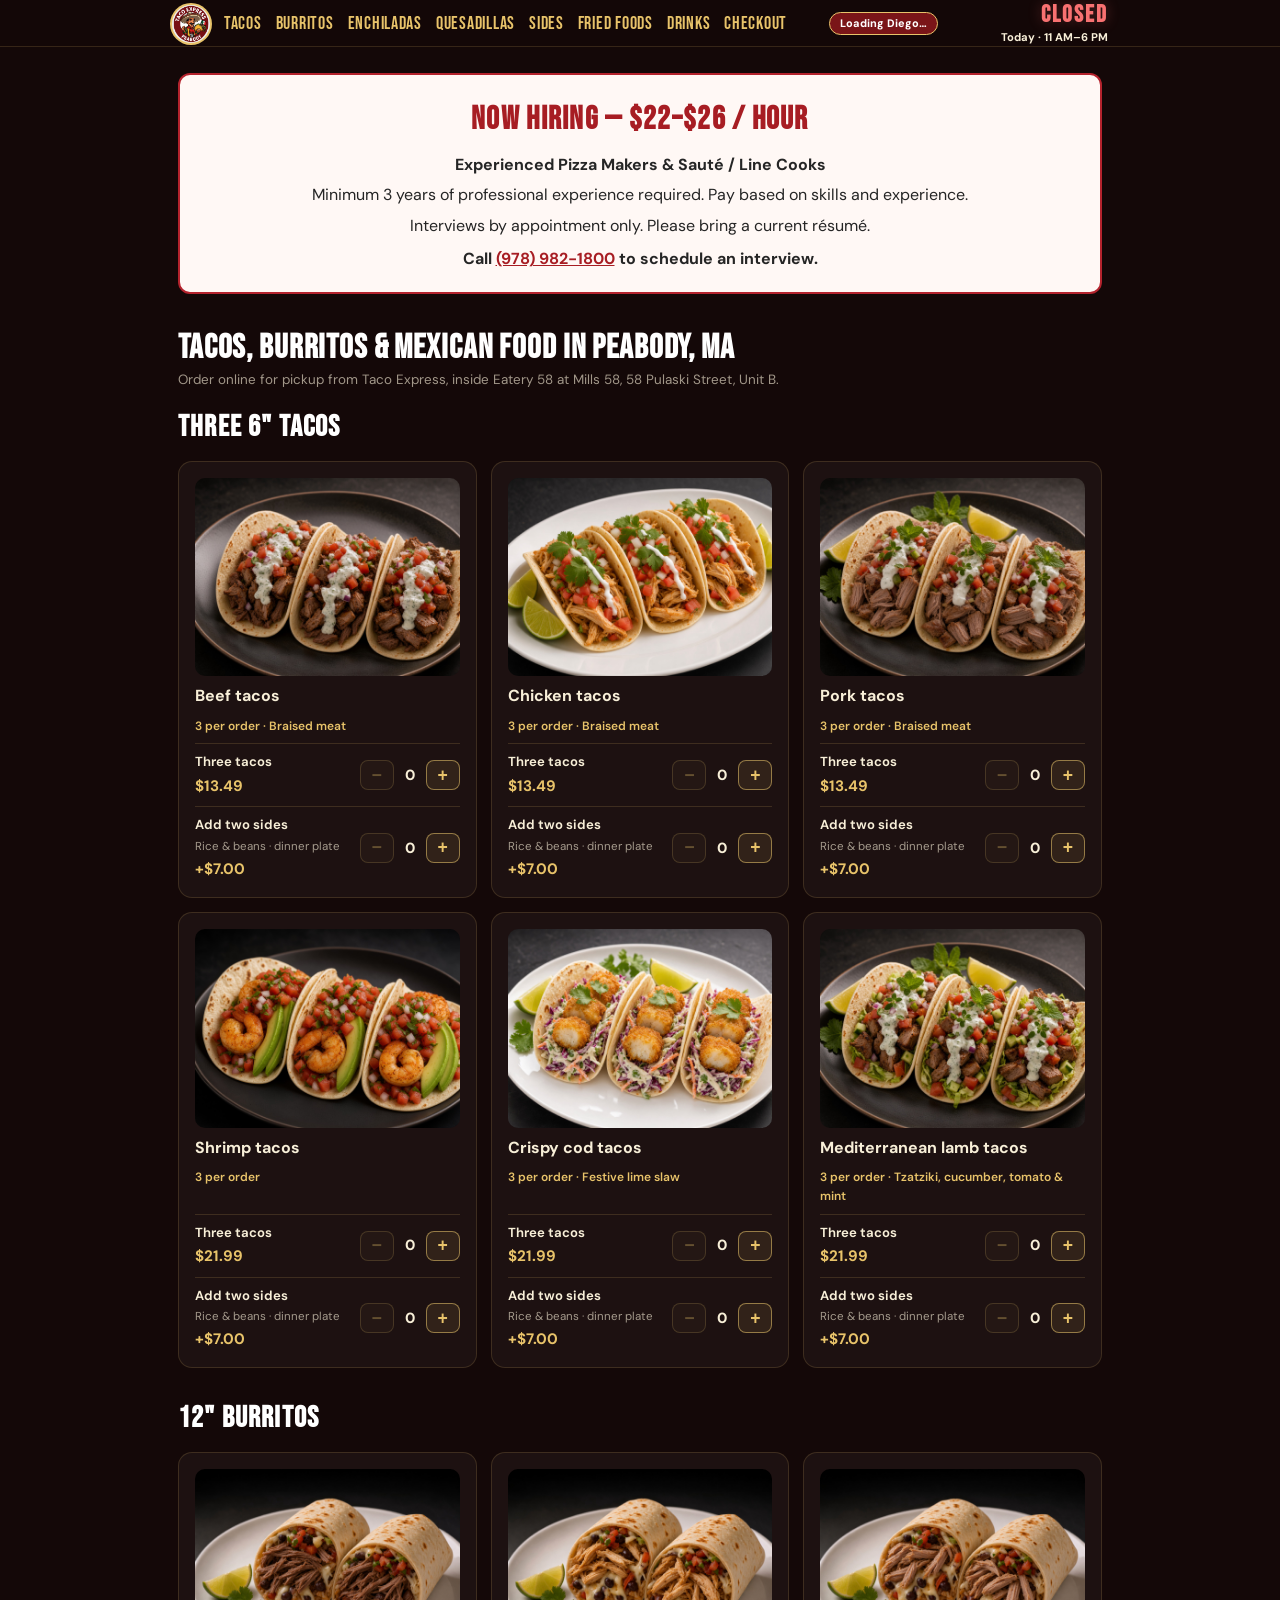
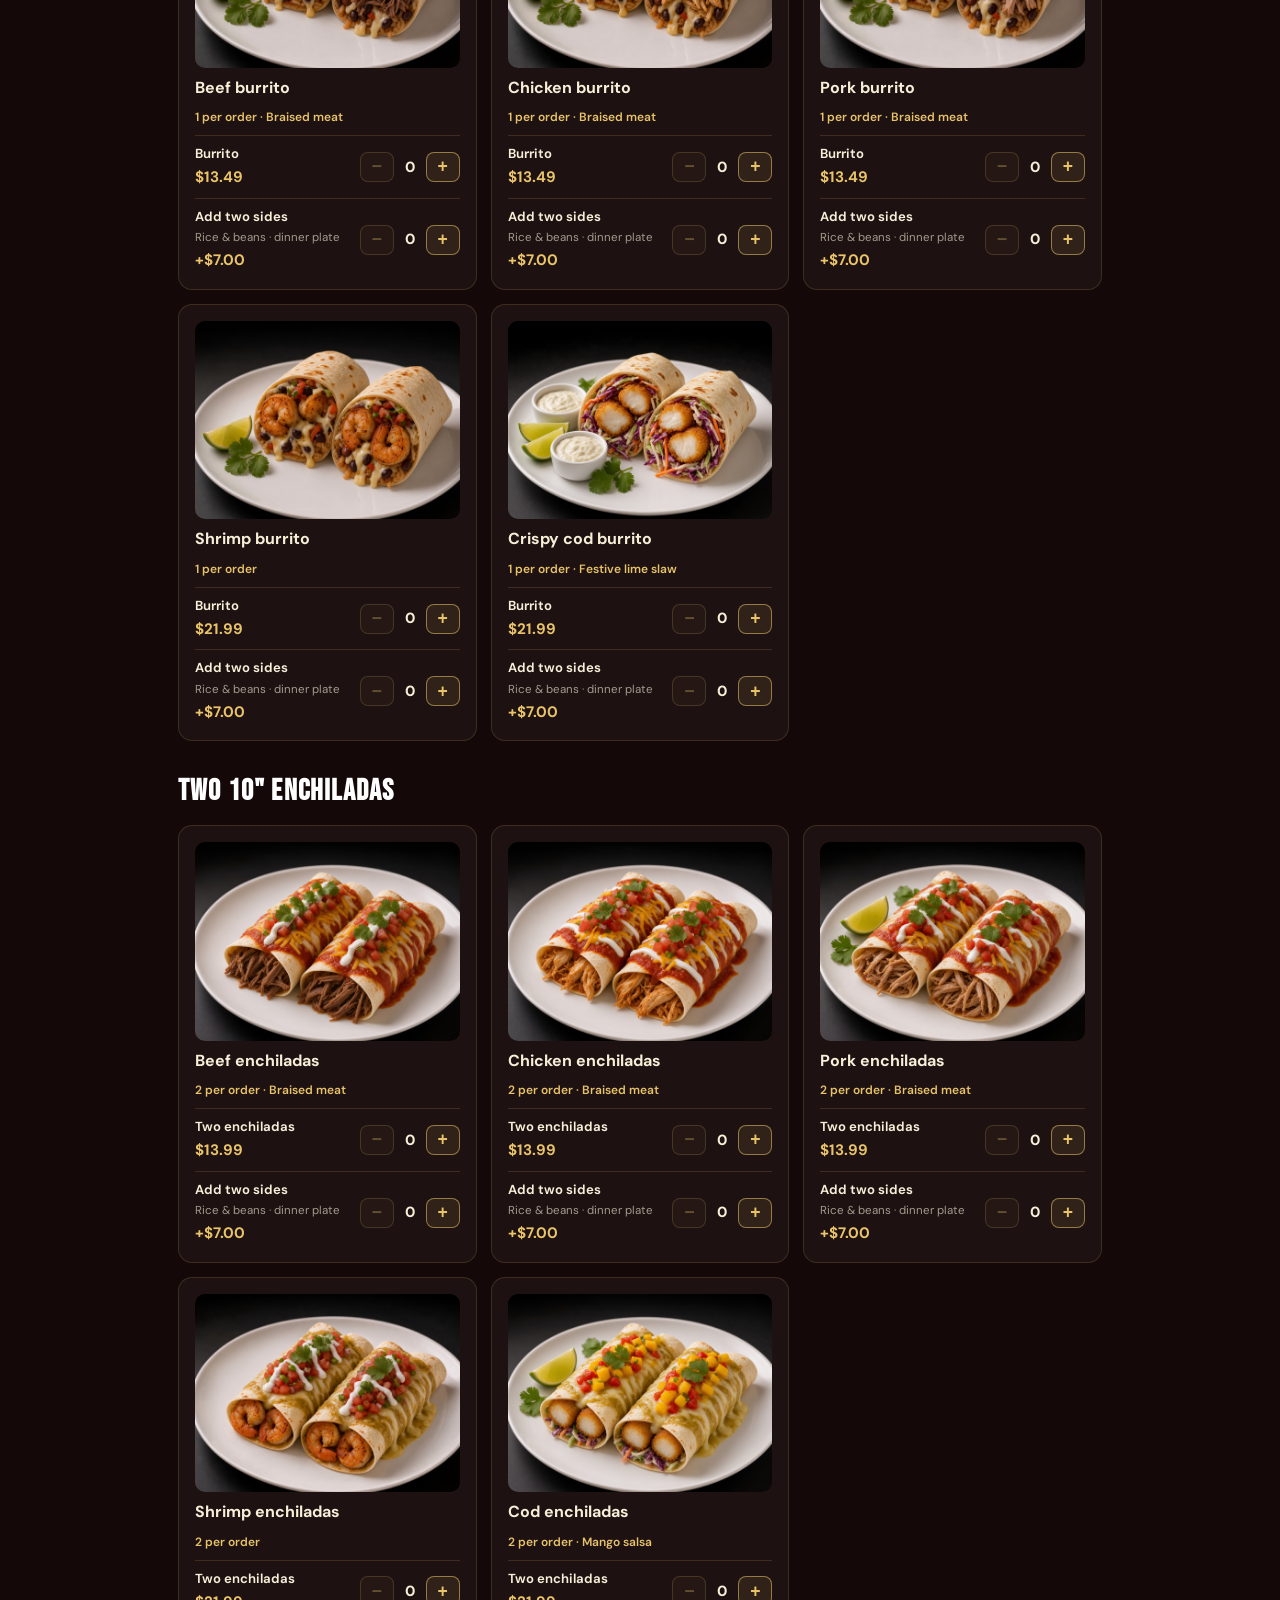
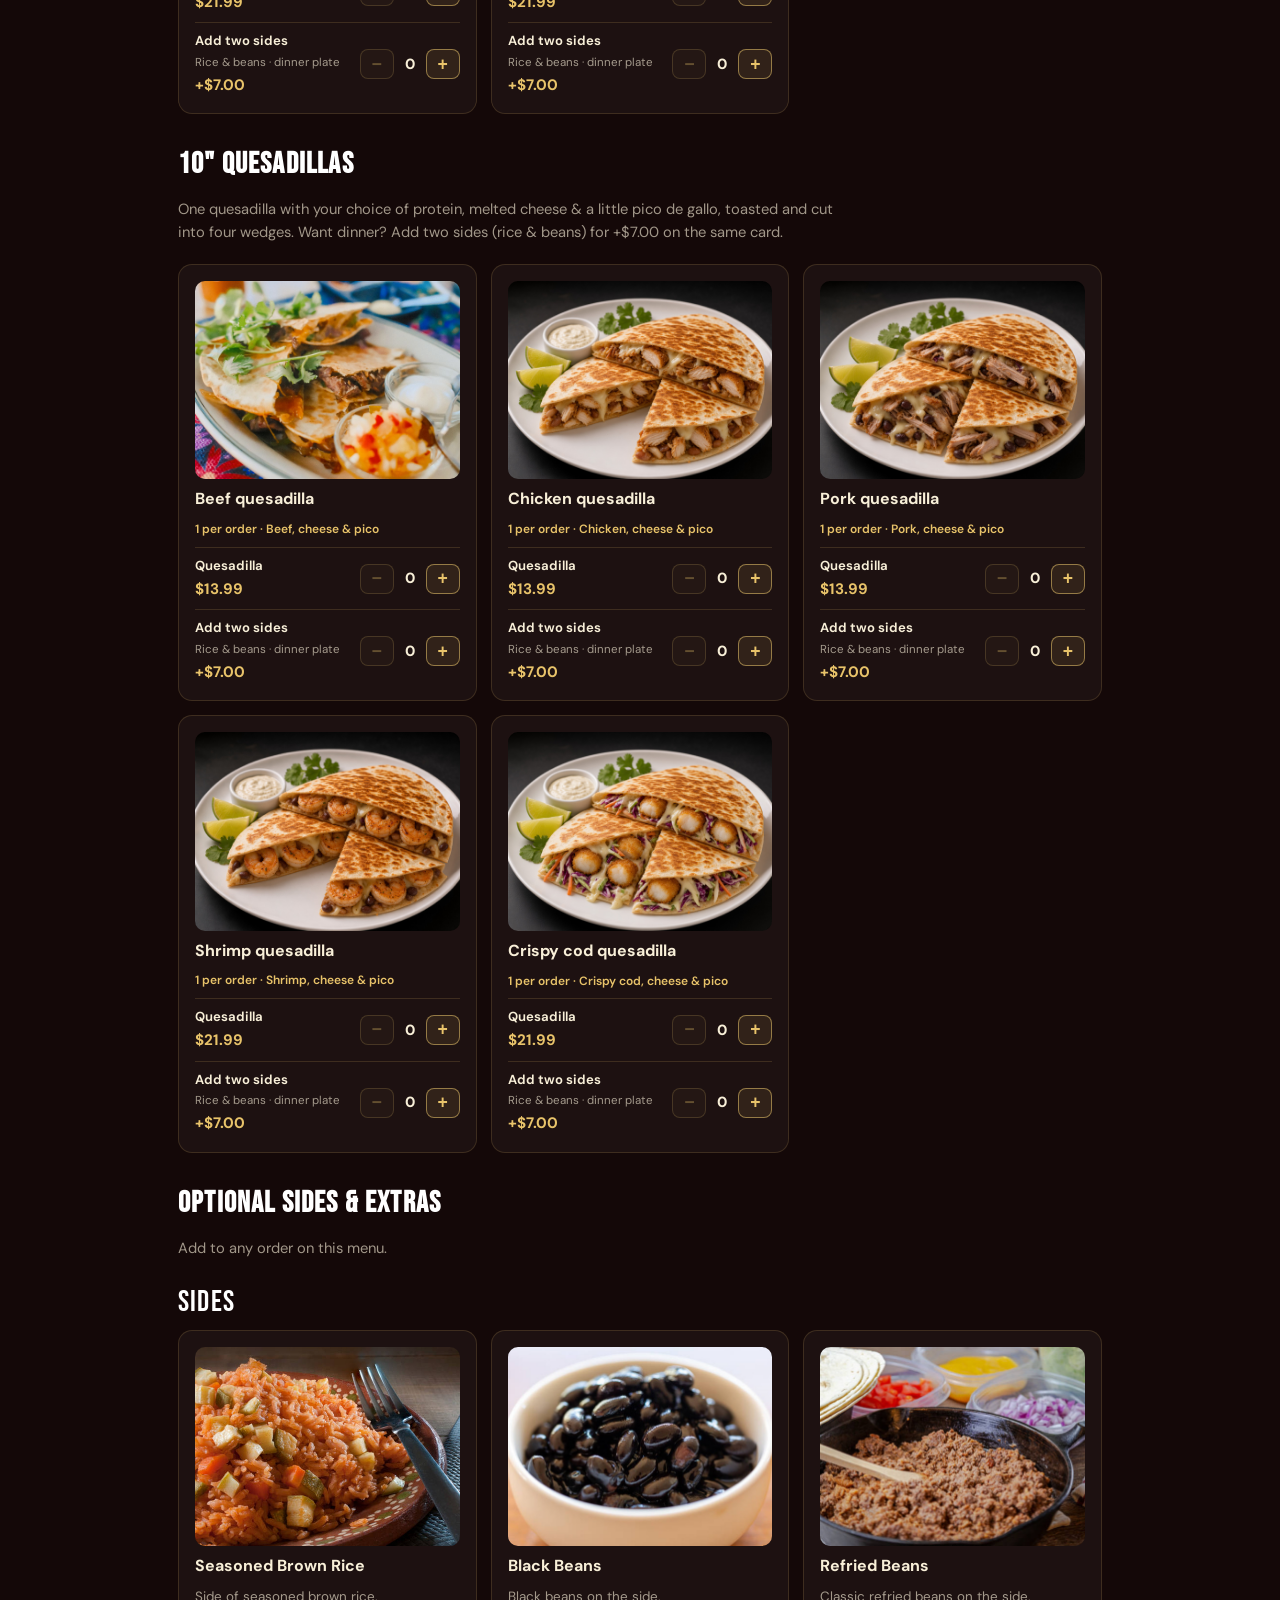
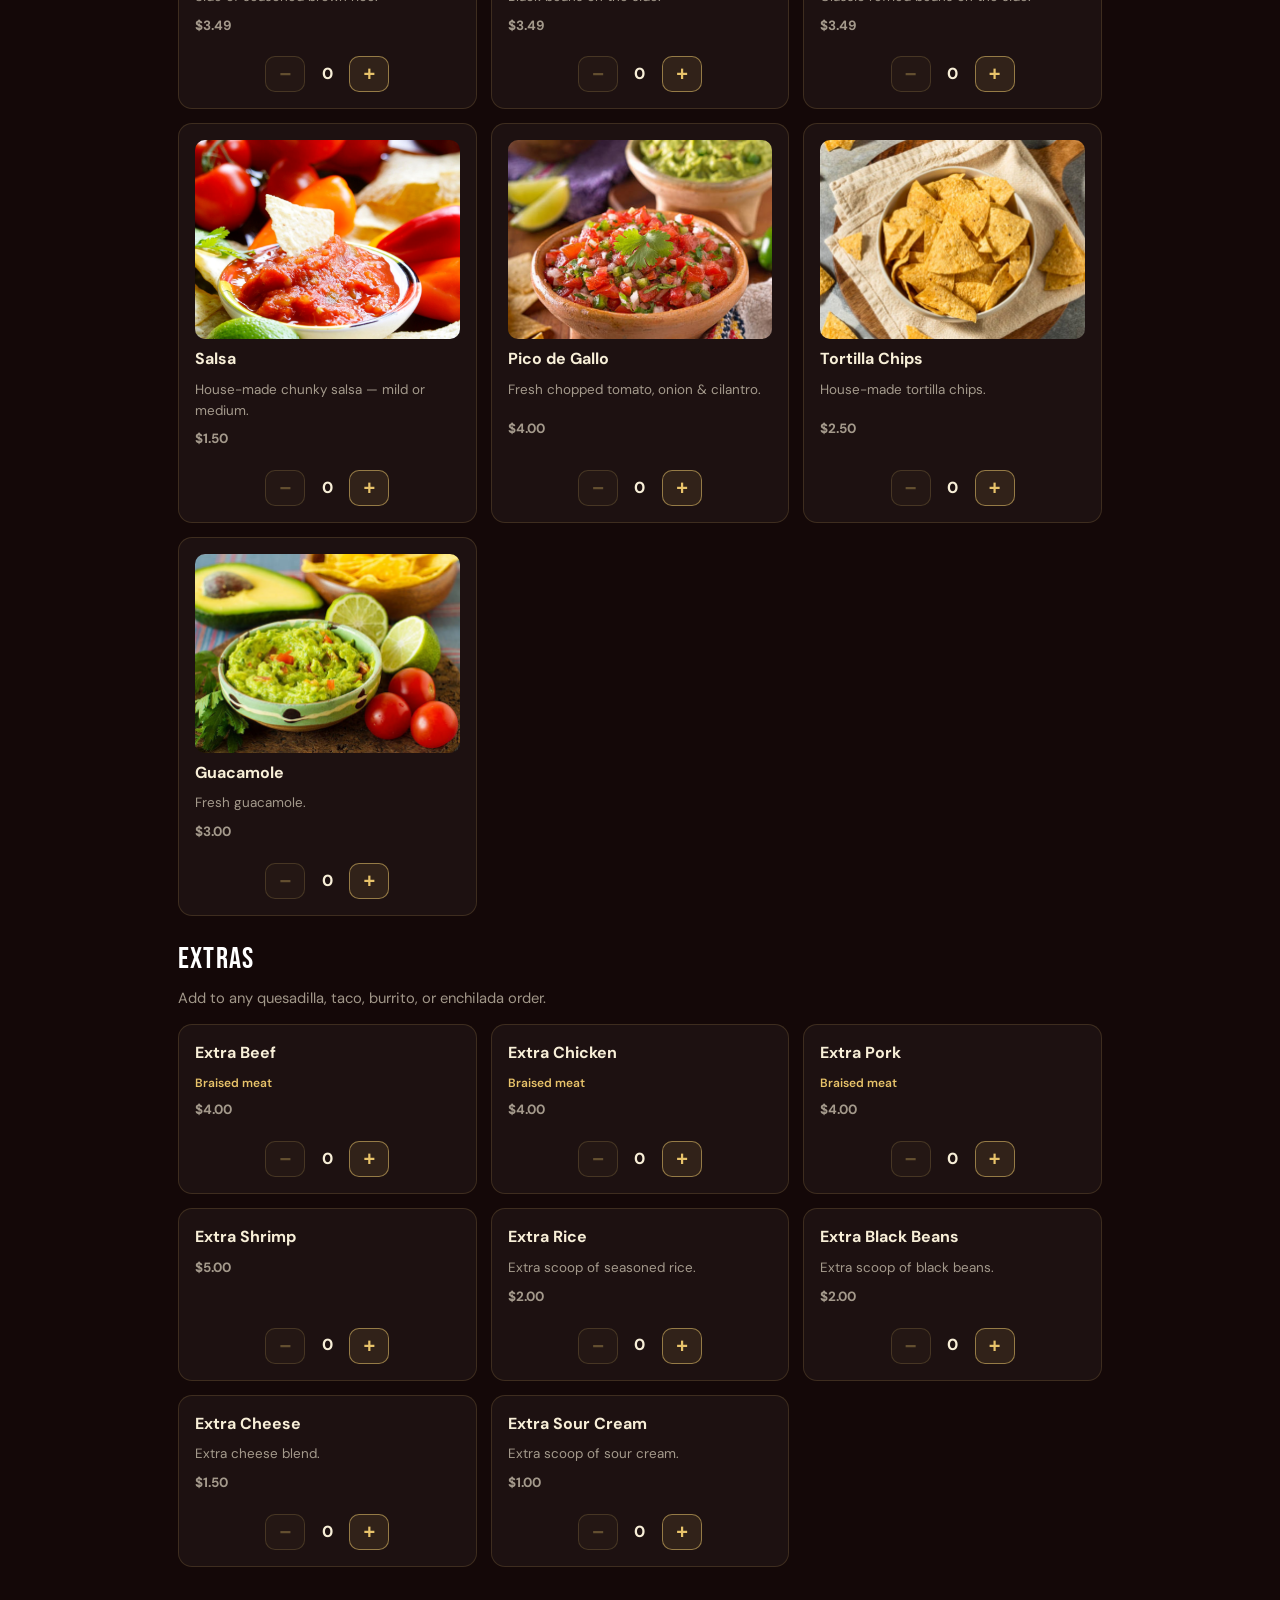
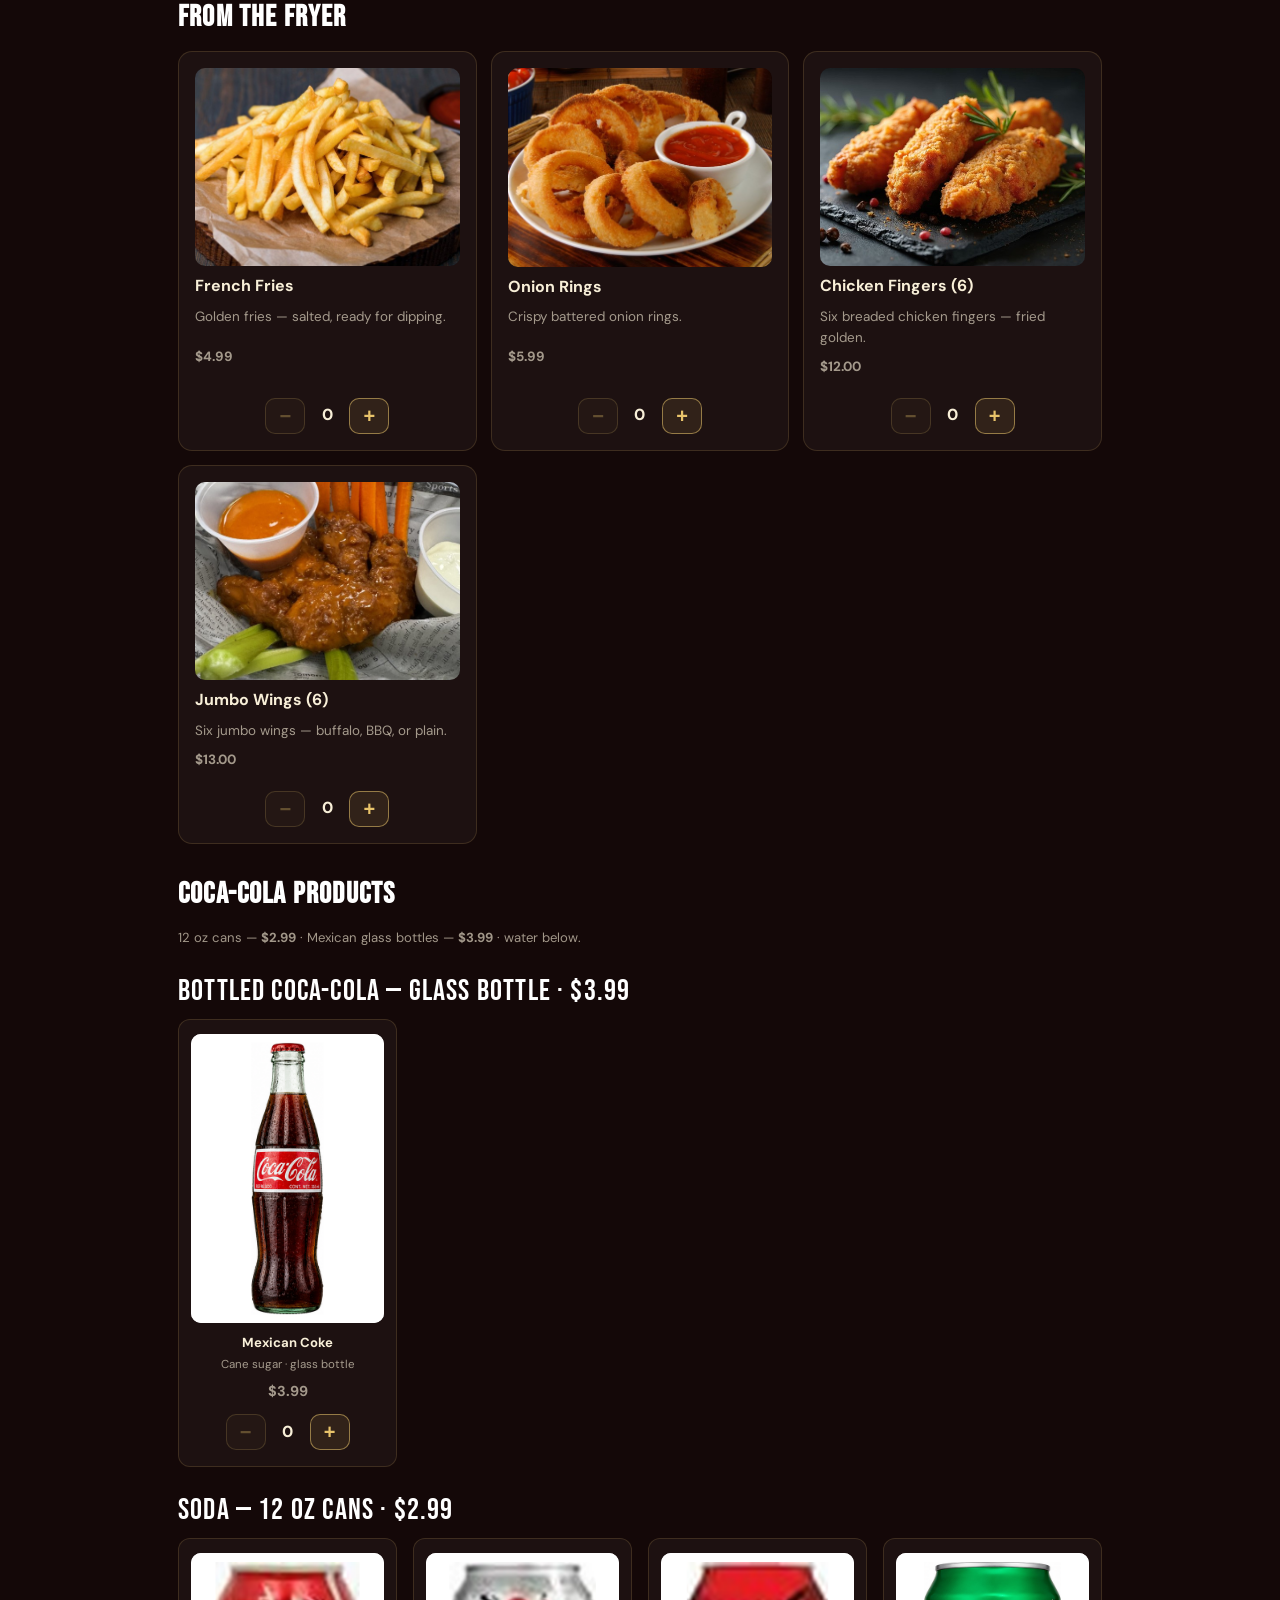
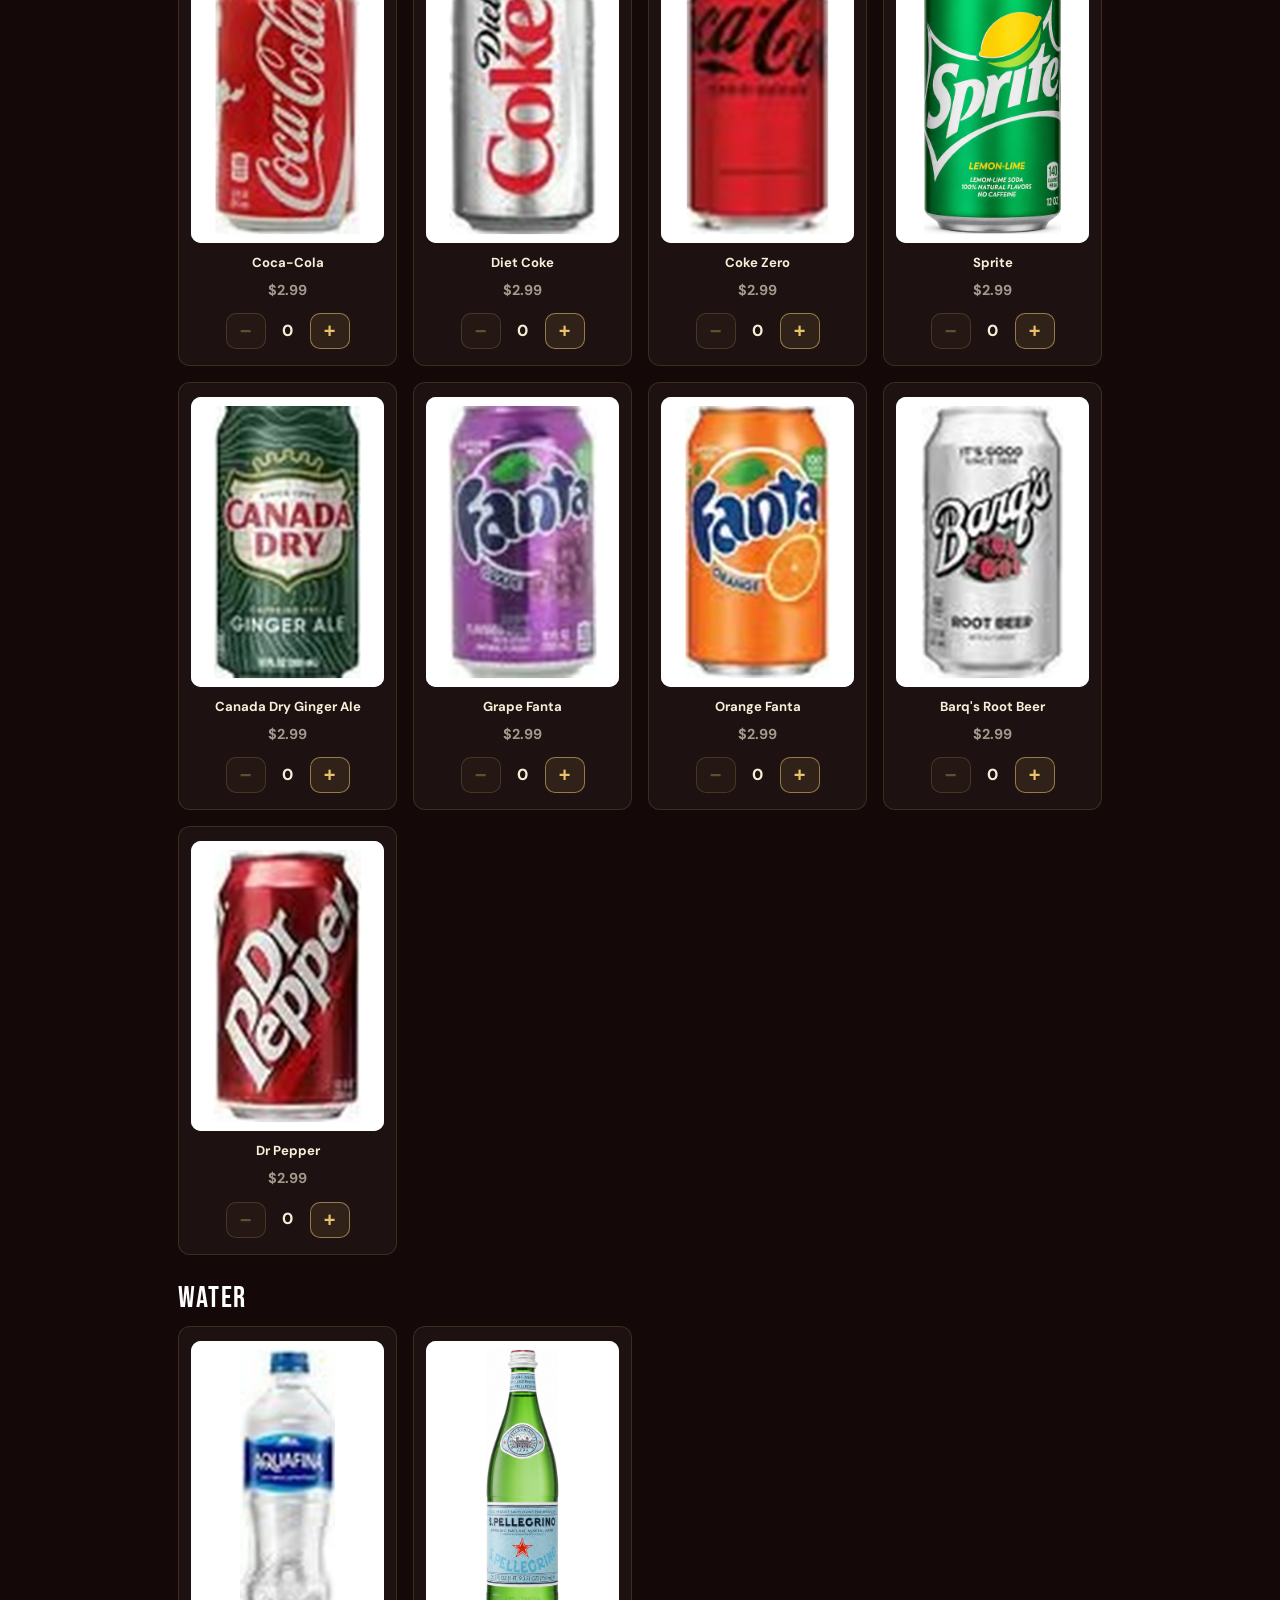
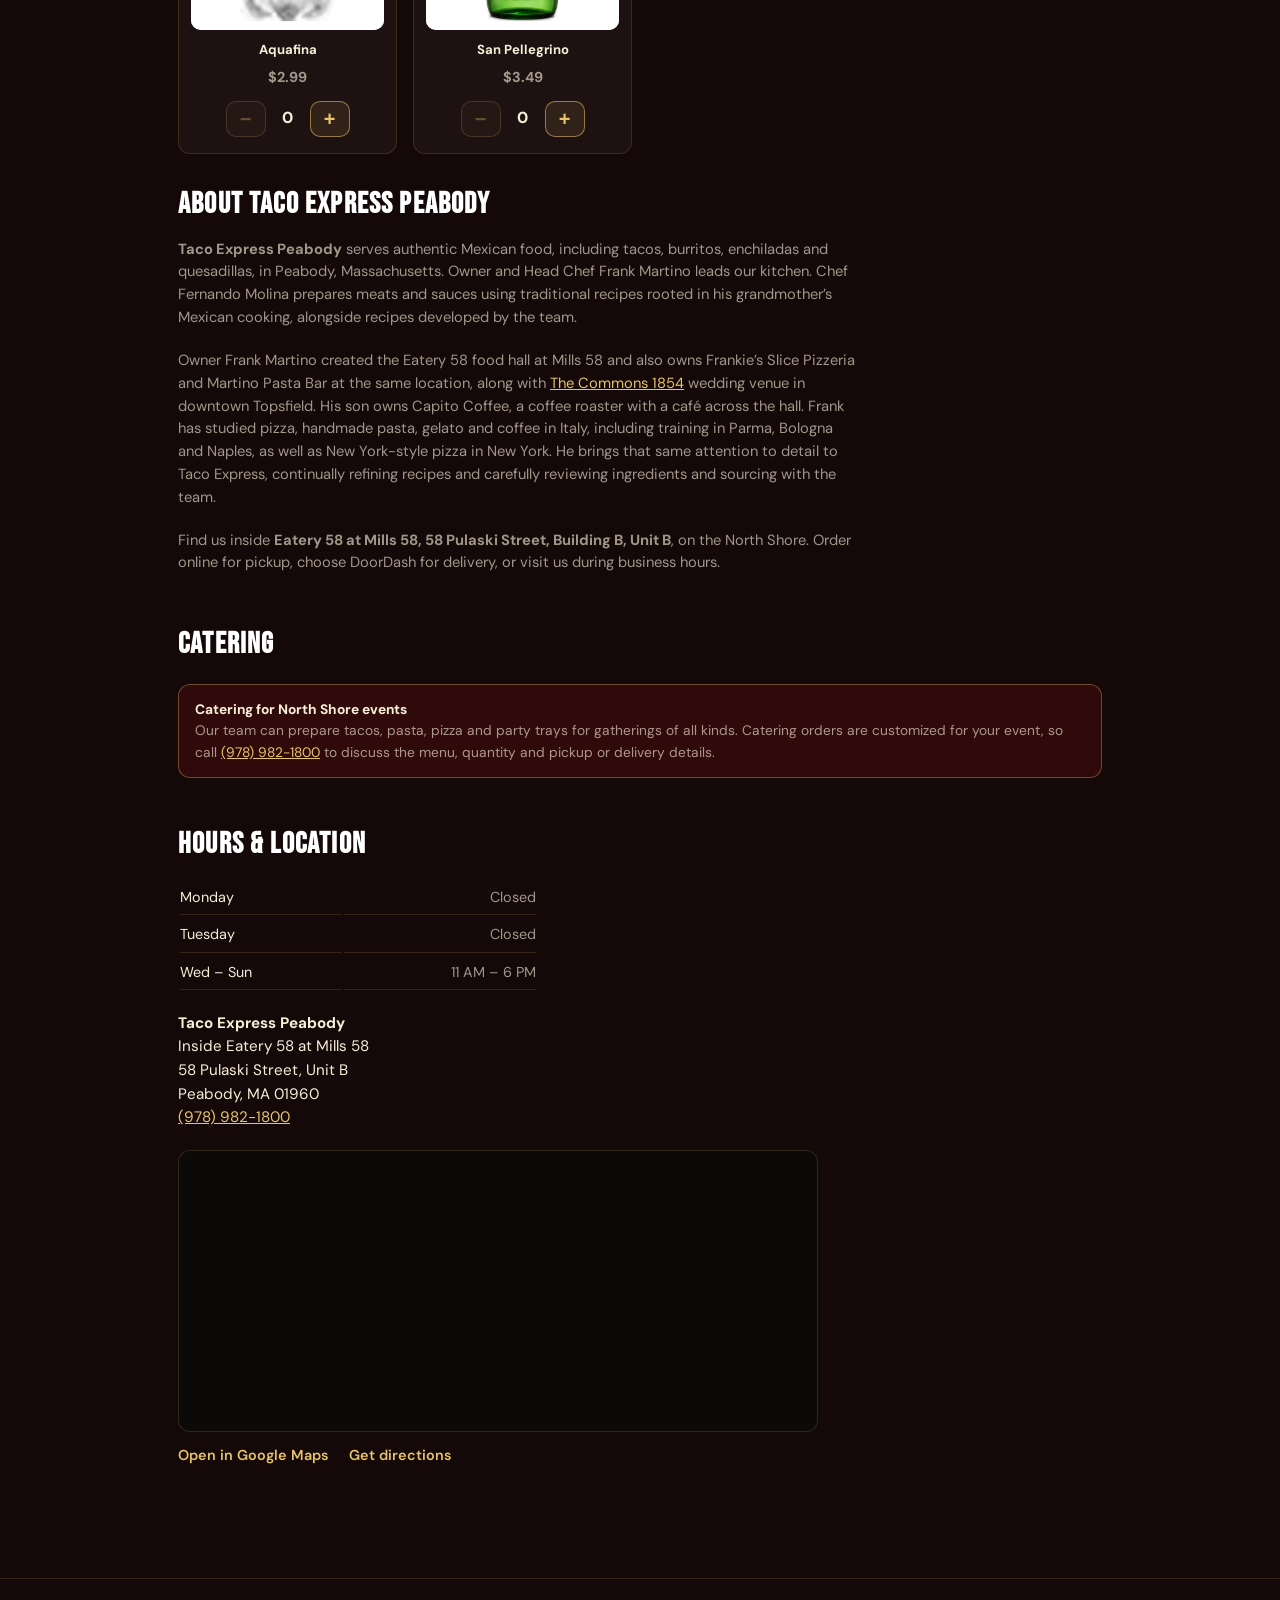
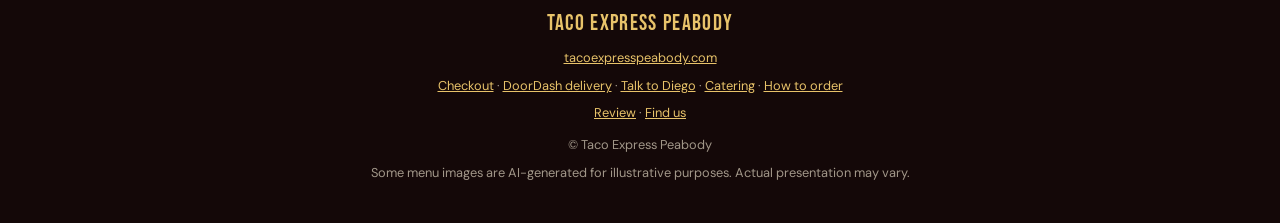
==== commit d7f31cc0: "Add visible hiring banner to homepage for review" ====
--- a/index.html
+++ b/index.html
@@ -905,6 +905,13 @@
   </header>
 
   <main class="wrap">
+    <section aria-labelledby="hiring-title" style="margin:18px 0 24px;padding:20px;border:2px solid #b4232d;border-radius:12px;background:#fff8f5;color:#252525;text-align:center;">
+      <h2 id="hiring-title" style="margin:0 0 8px;color:#a71d23;font-size:clamp(1.5rem,4vw,2rem);">NOW HIRING — $22–$26 / HOUR</h2>
+      <p style="margin:6px 0;font-weight:700;">Experienced Pizza Makers &amp; Sauté / Line Cooks</p>
+      <p style="margin:6px 0;">Minimum 3 years of professional experience required. Pay based on skills and experience.</p>
+      <p style="margin:6px 0;">Interviews by appointment only. Please bring a current résumé.</p>
+      <p style="margin:8px 0 0;font-weight:700;">Call <a href="tel:+19789821800" style="color:#a71d23;">(978) 982-1800</a> to schedule an interview.</p>
+    </section>
     <div class="seo-intro">
       <h1>Tacos, Burritos &amp; Mexican Food in Peabody, MA</h1>
       <p>Order online for pickup from Taco Express, inside Eatery 58 at Mills 58, 58 Pulaski Street, Unit B.</p>
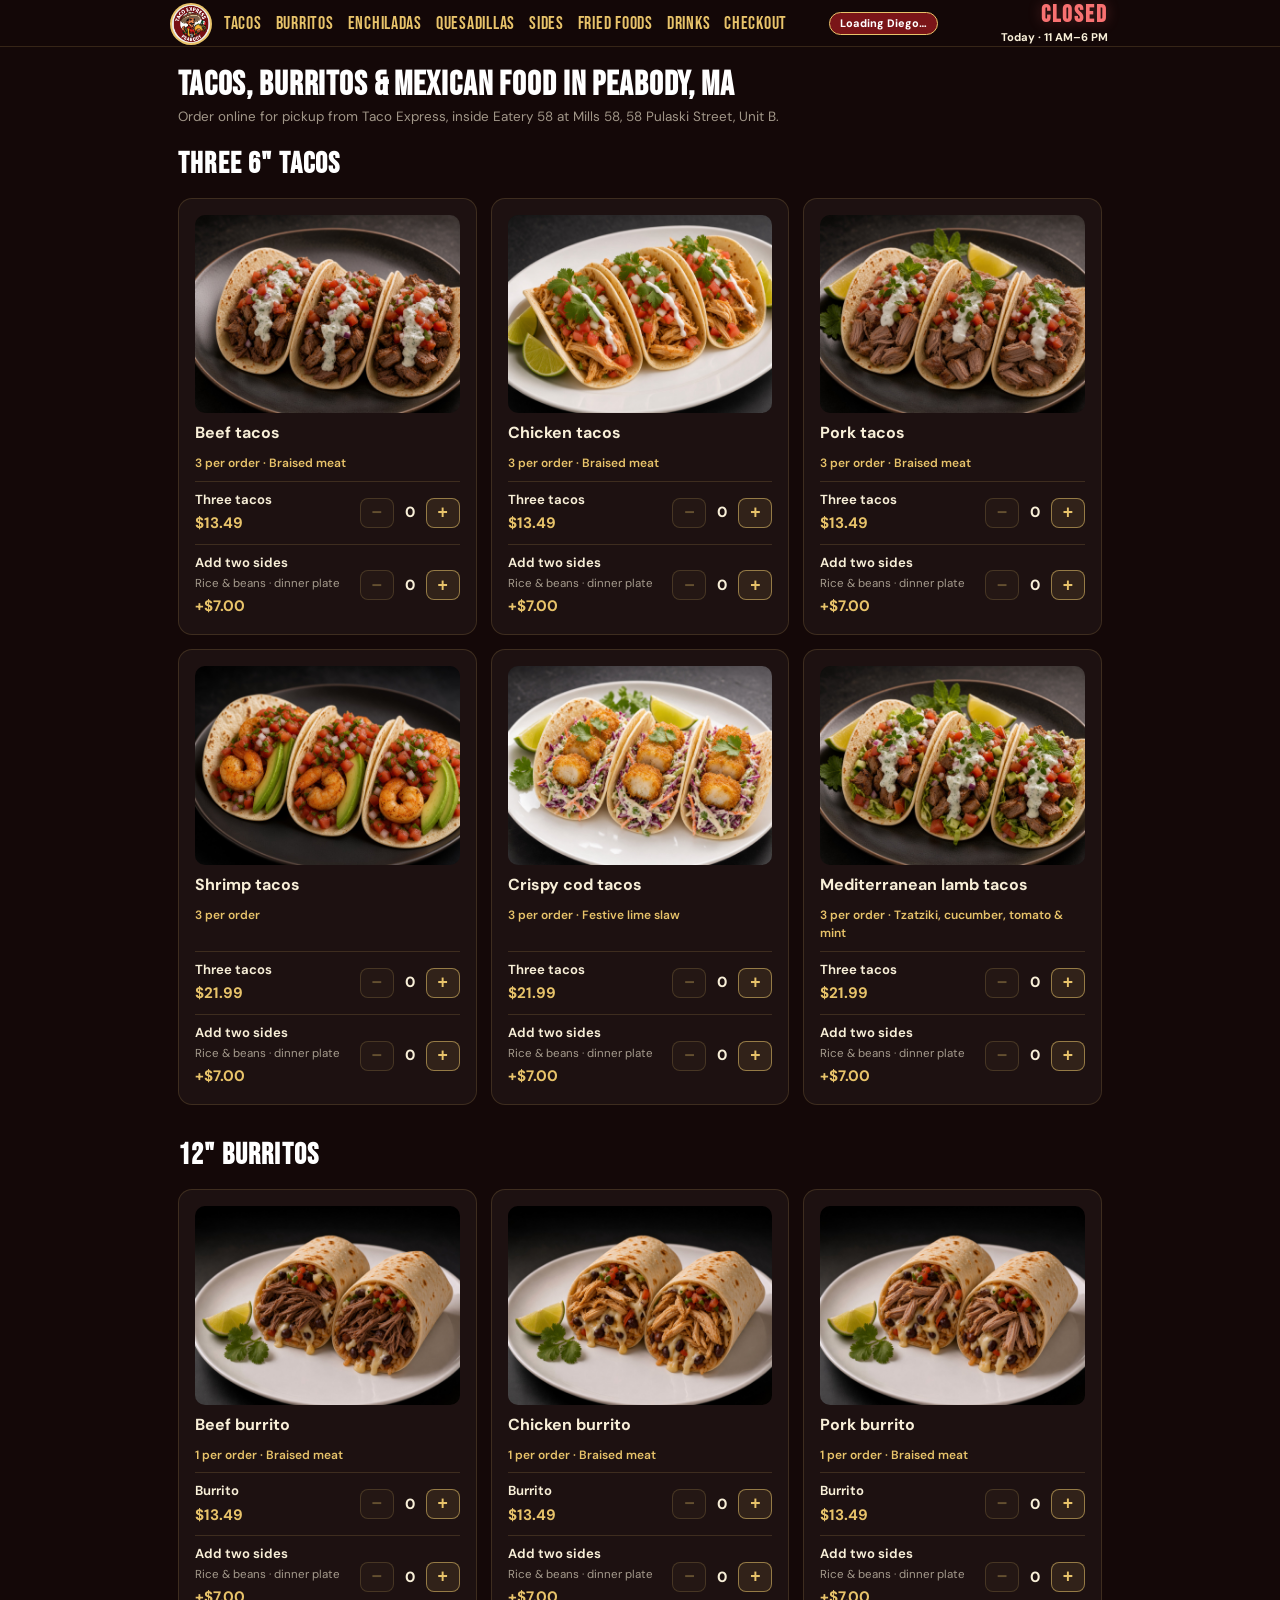
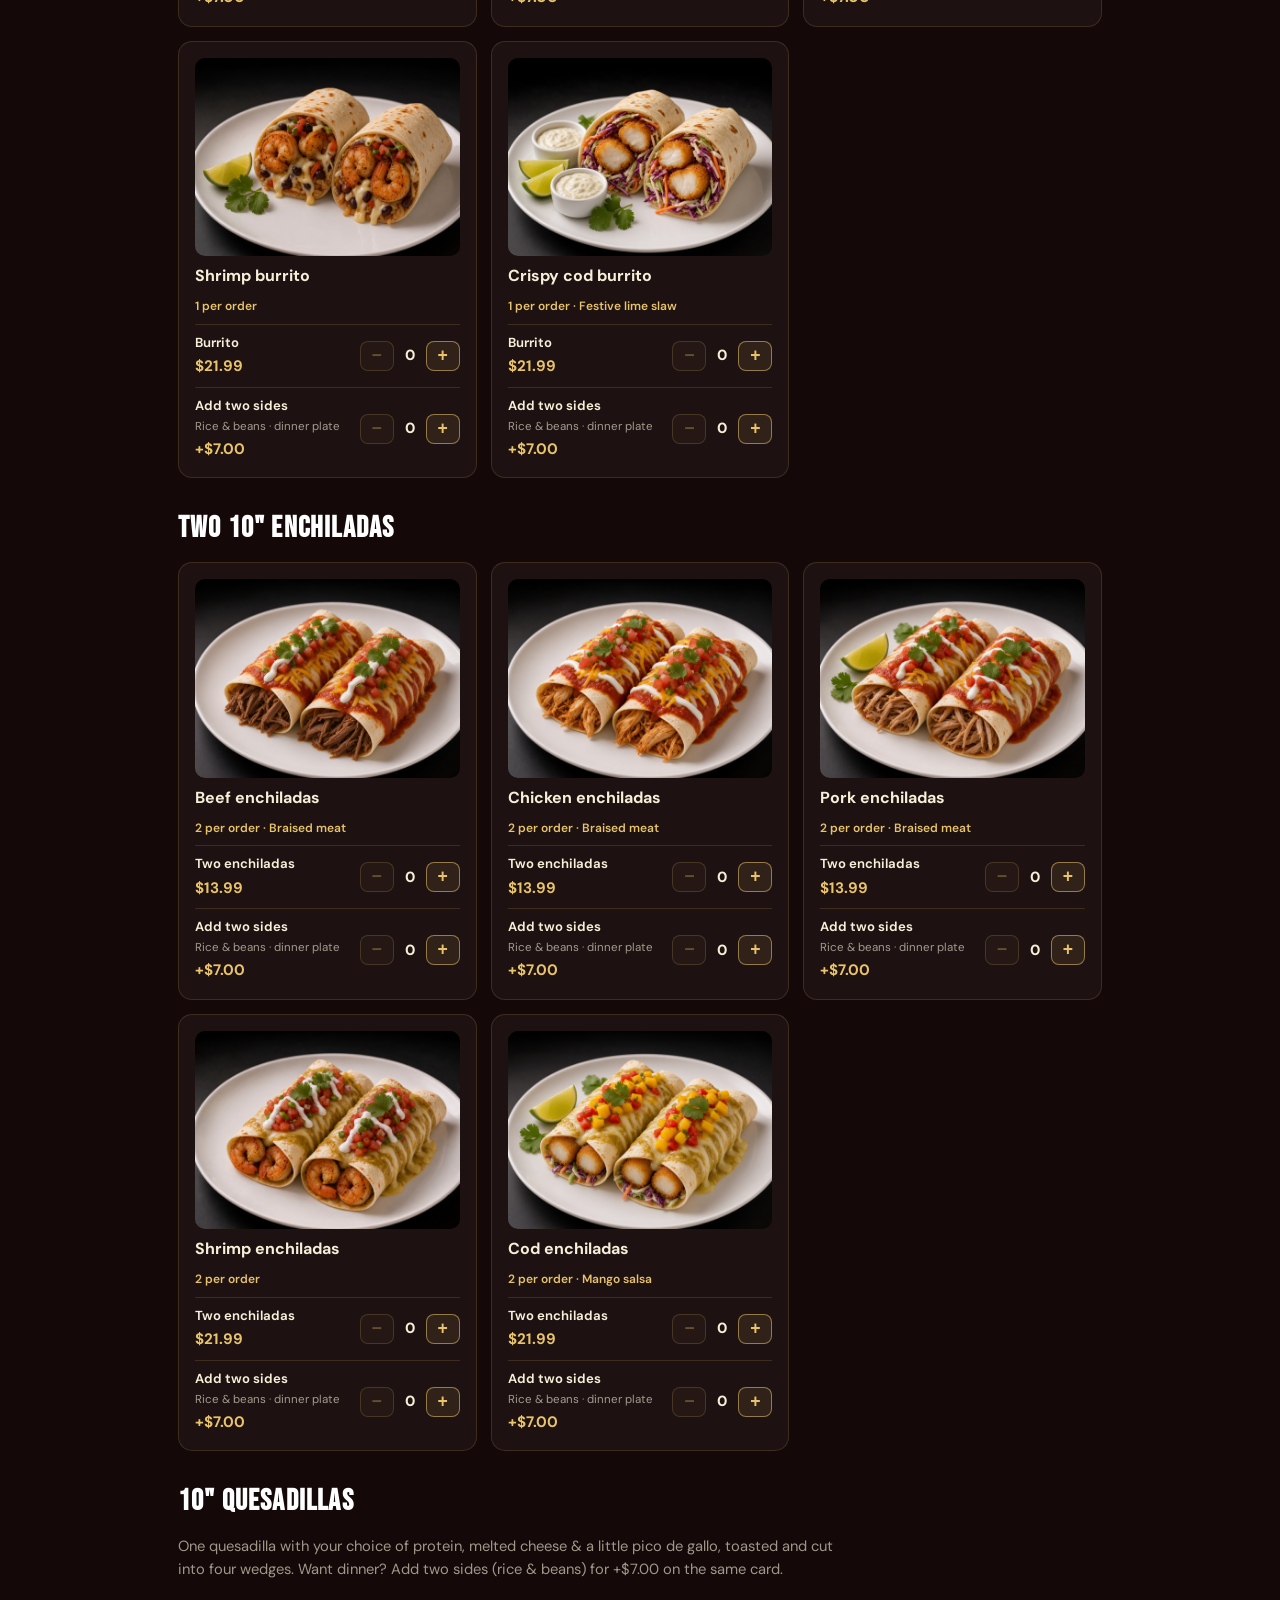
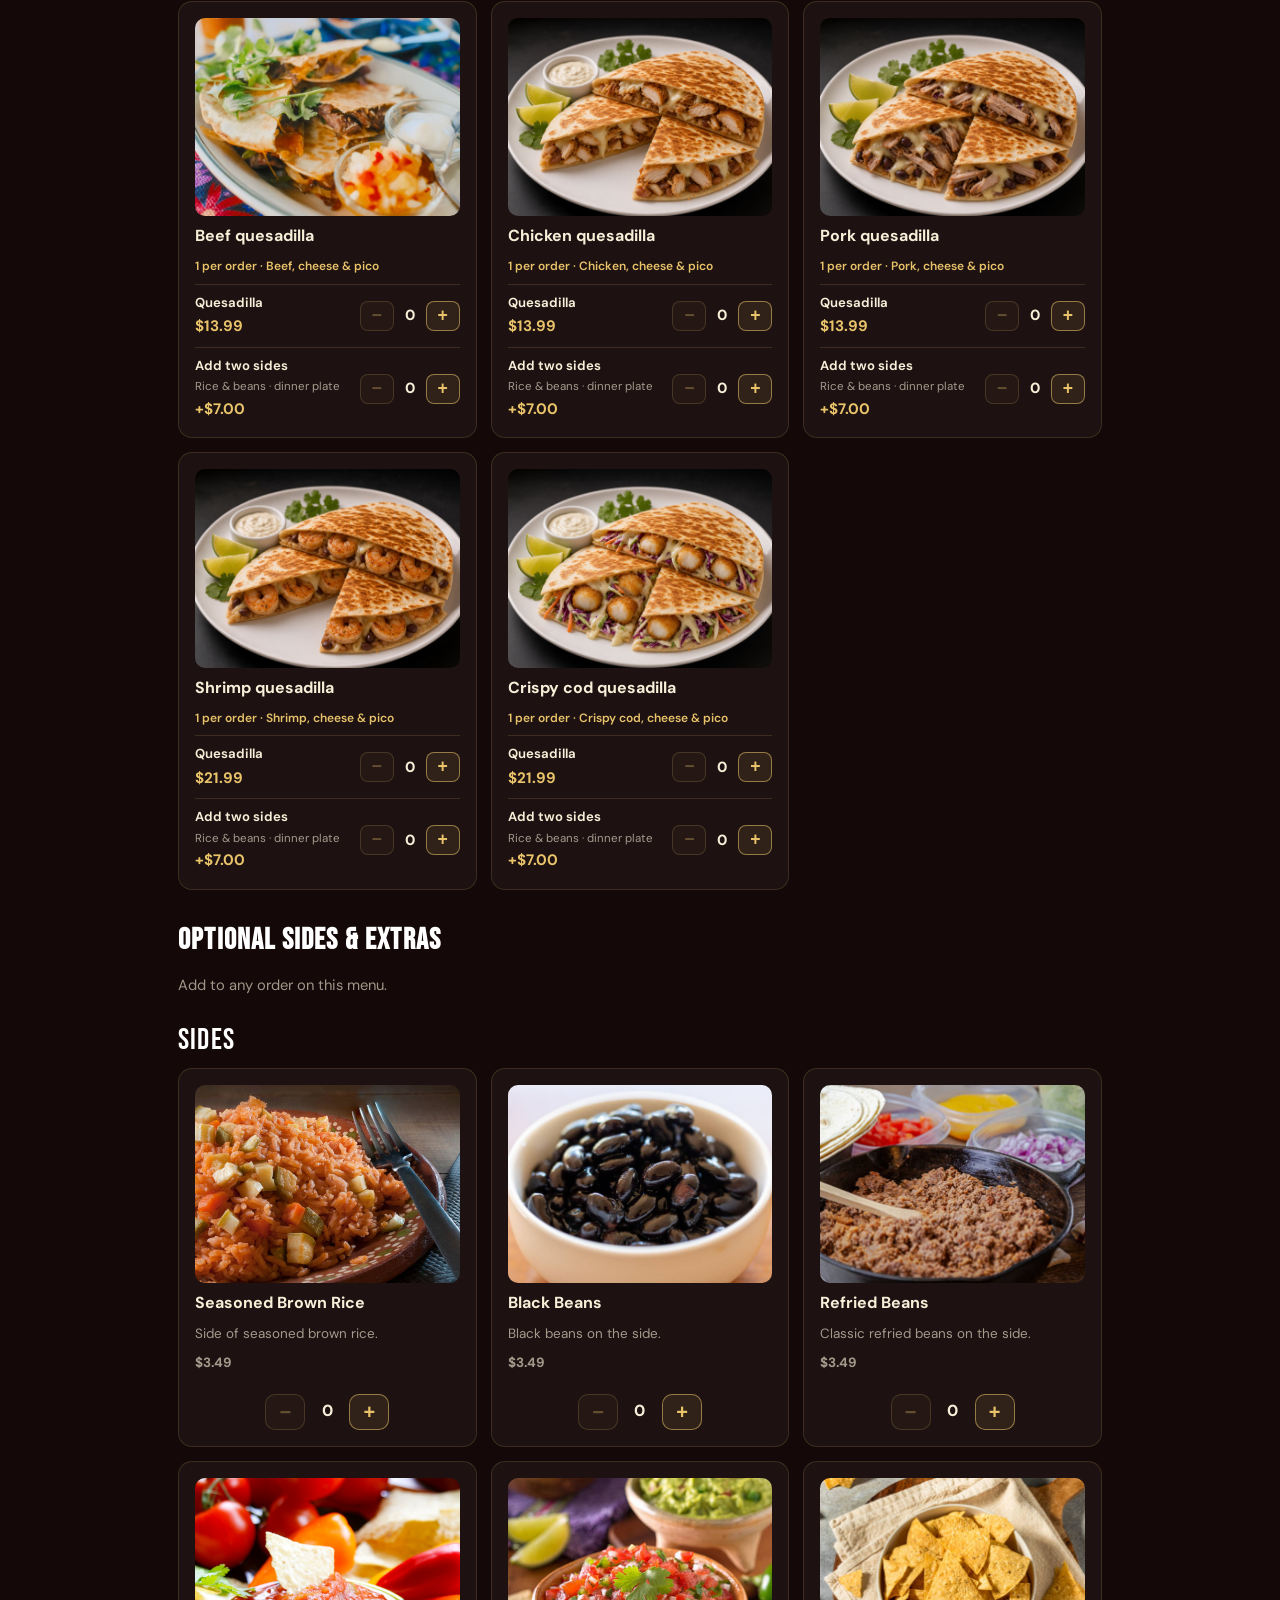
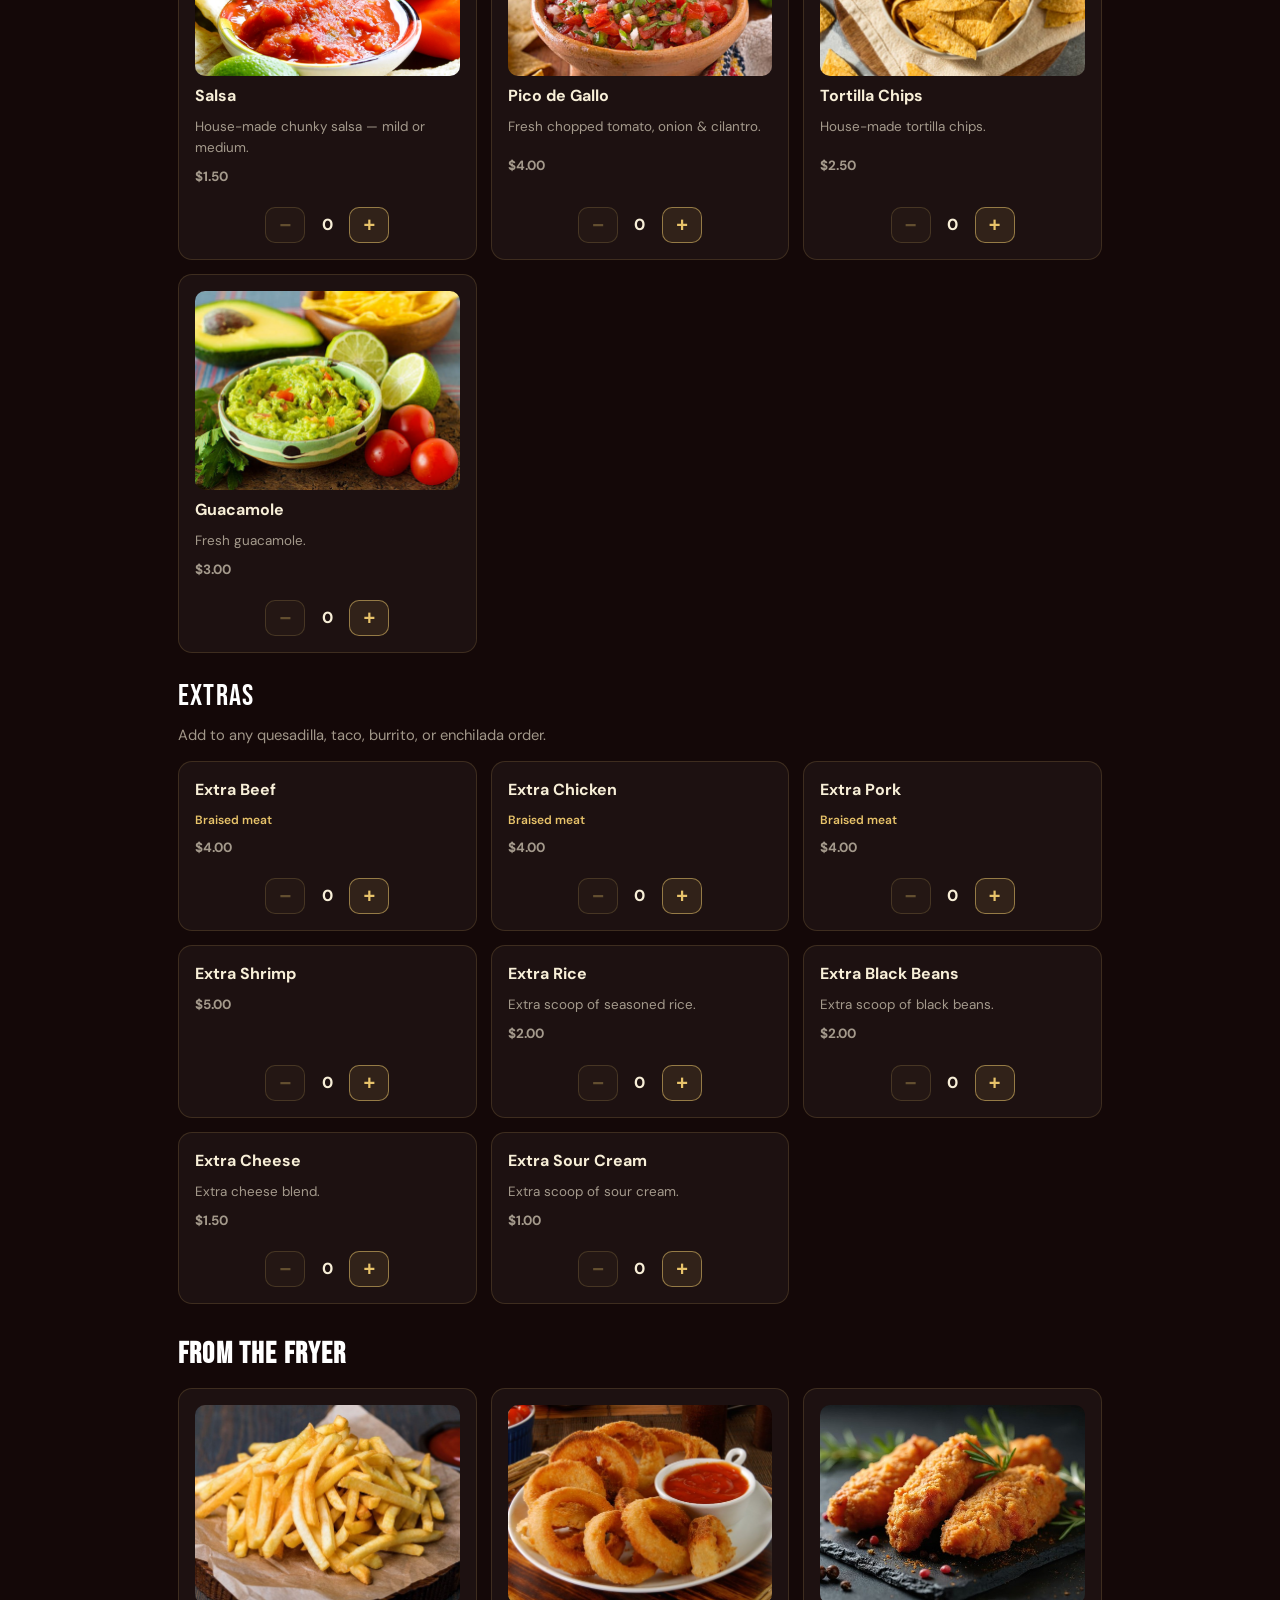
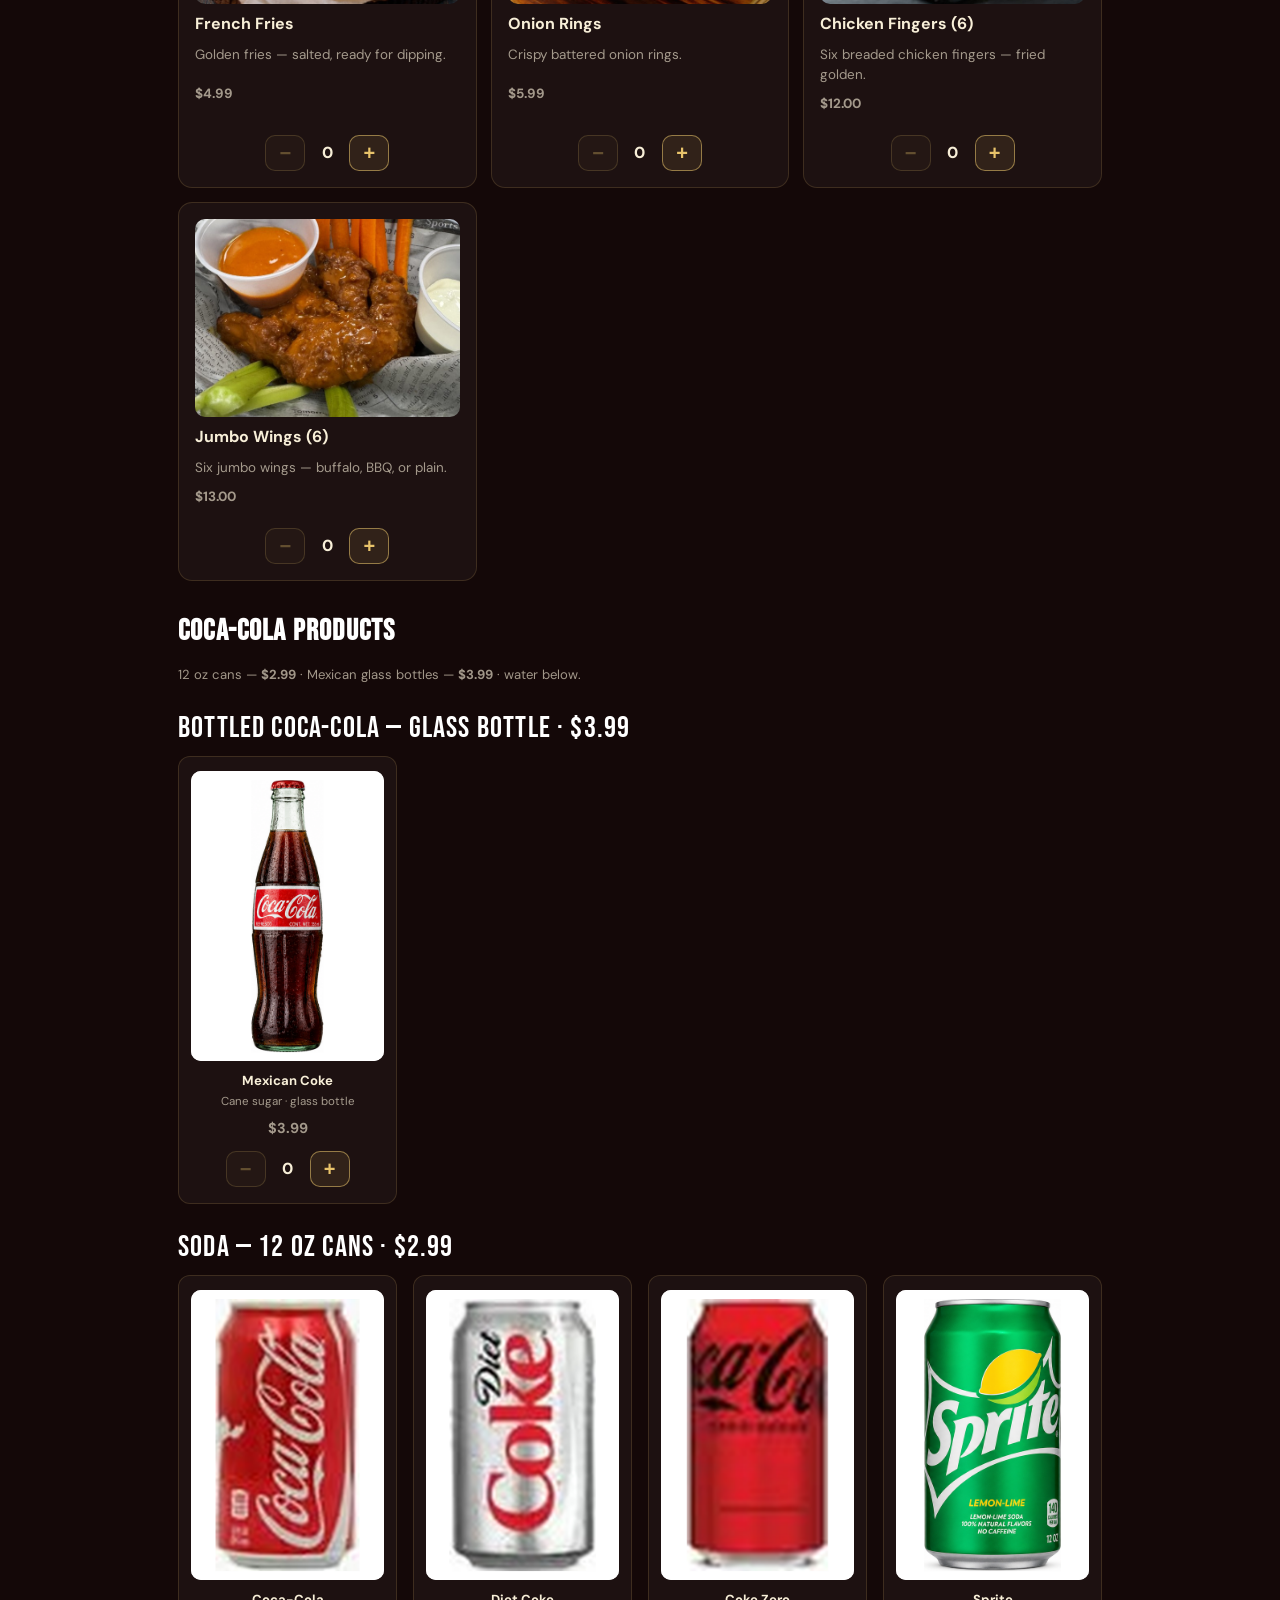
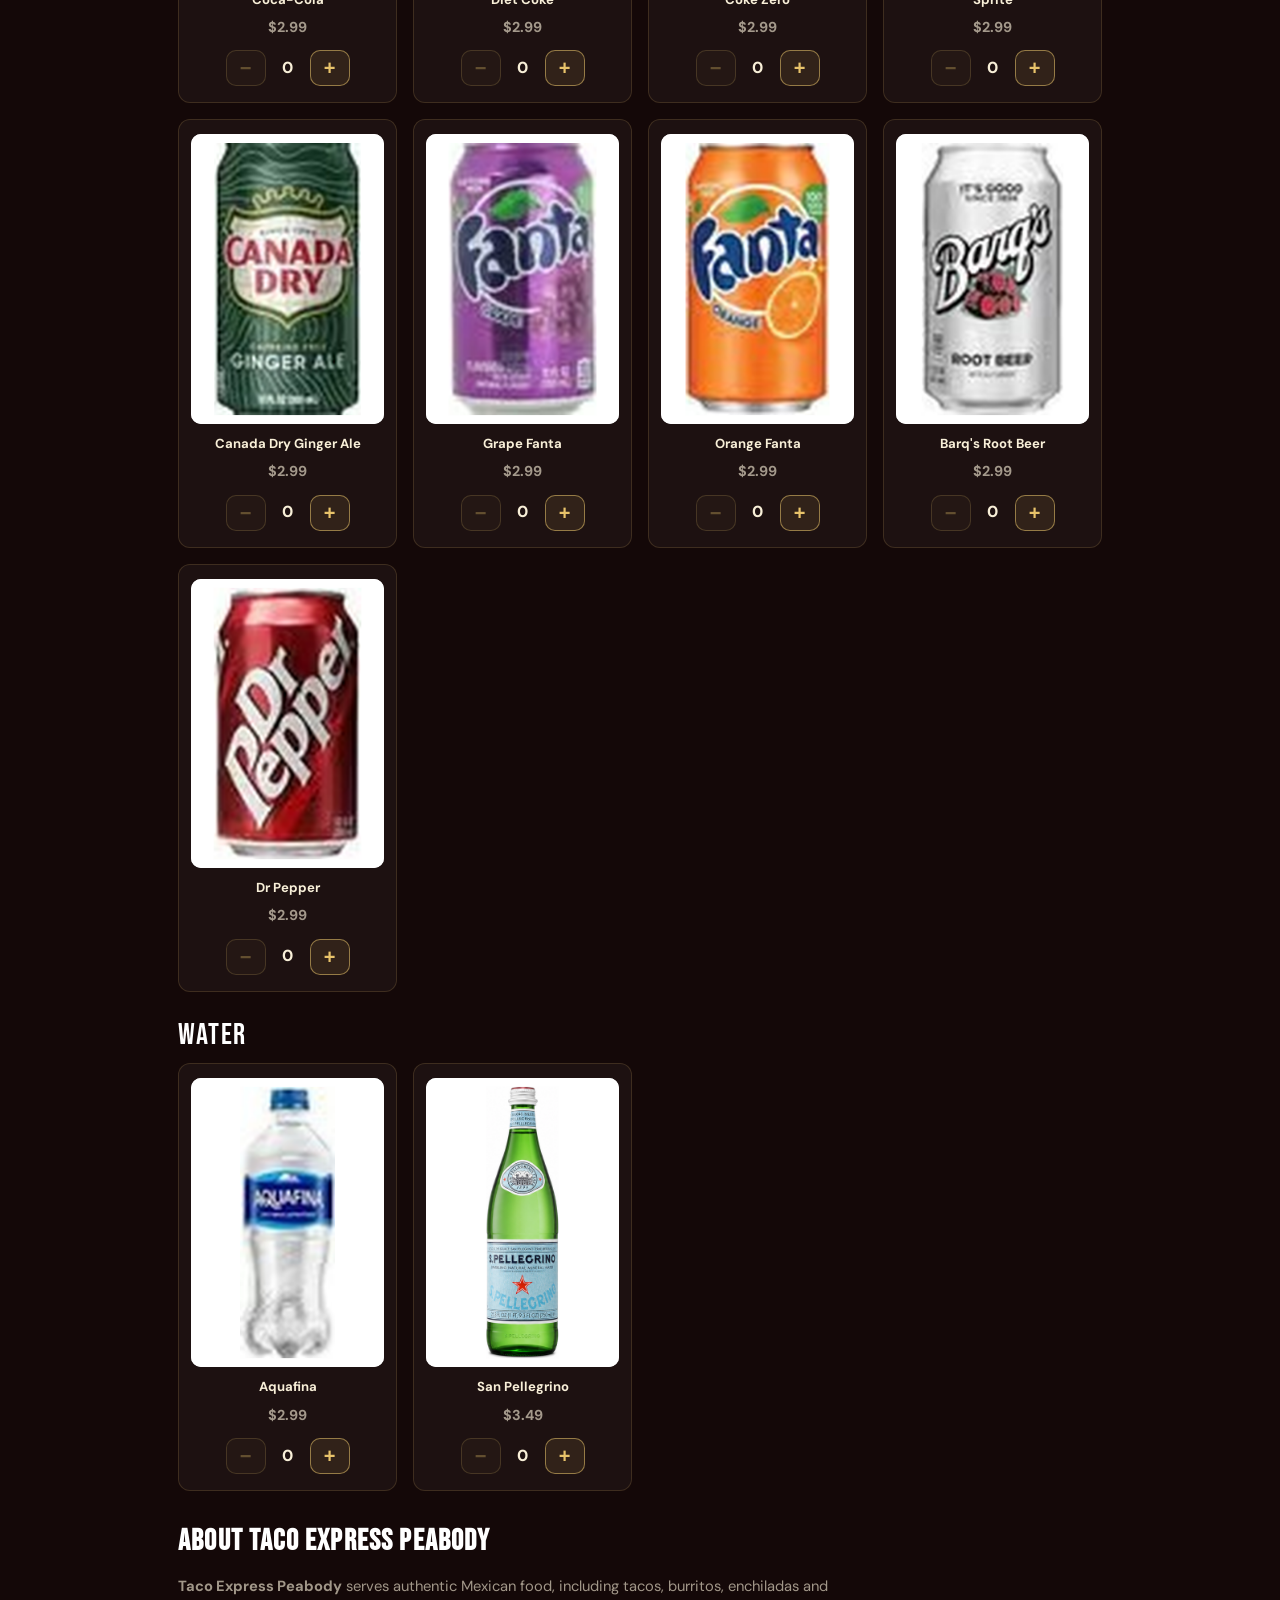
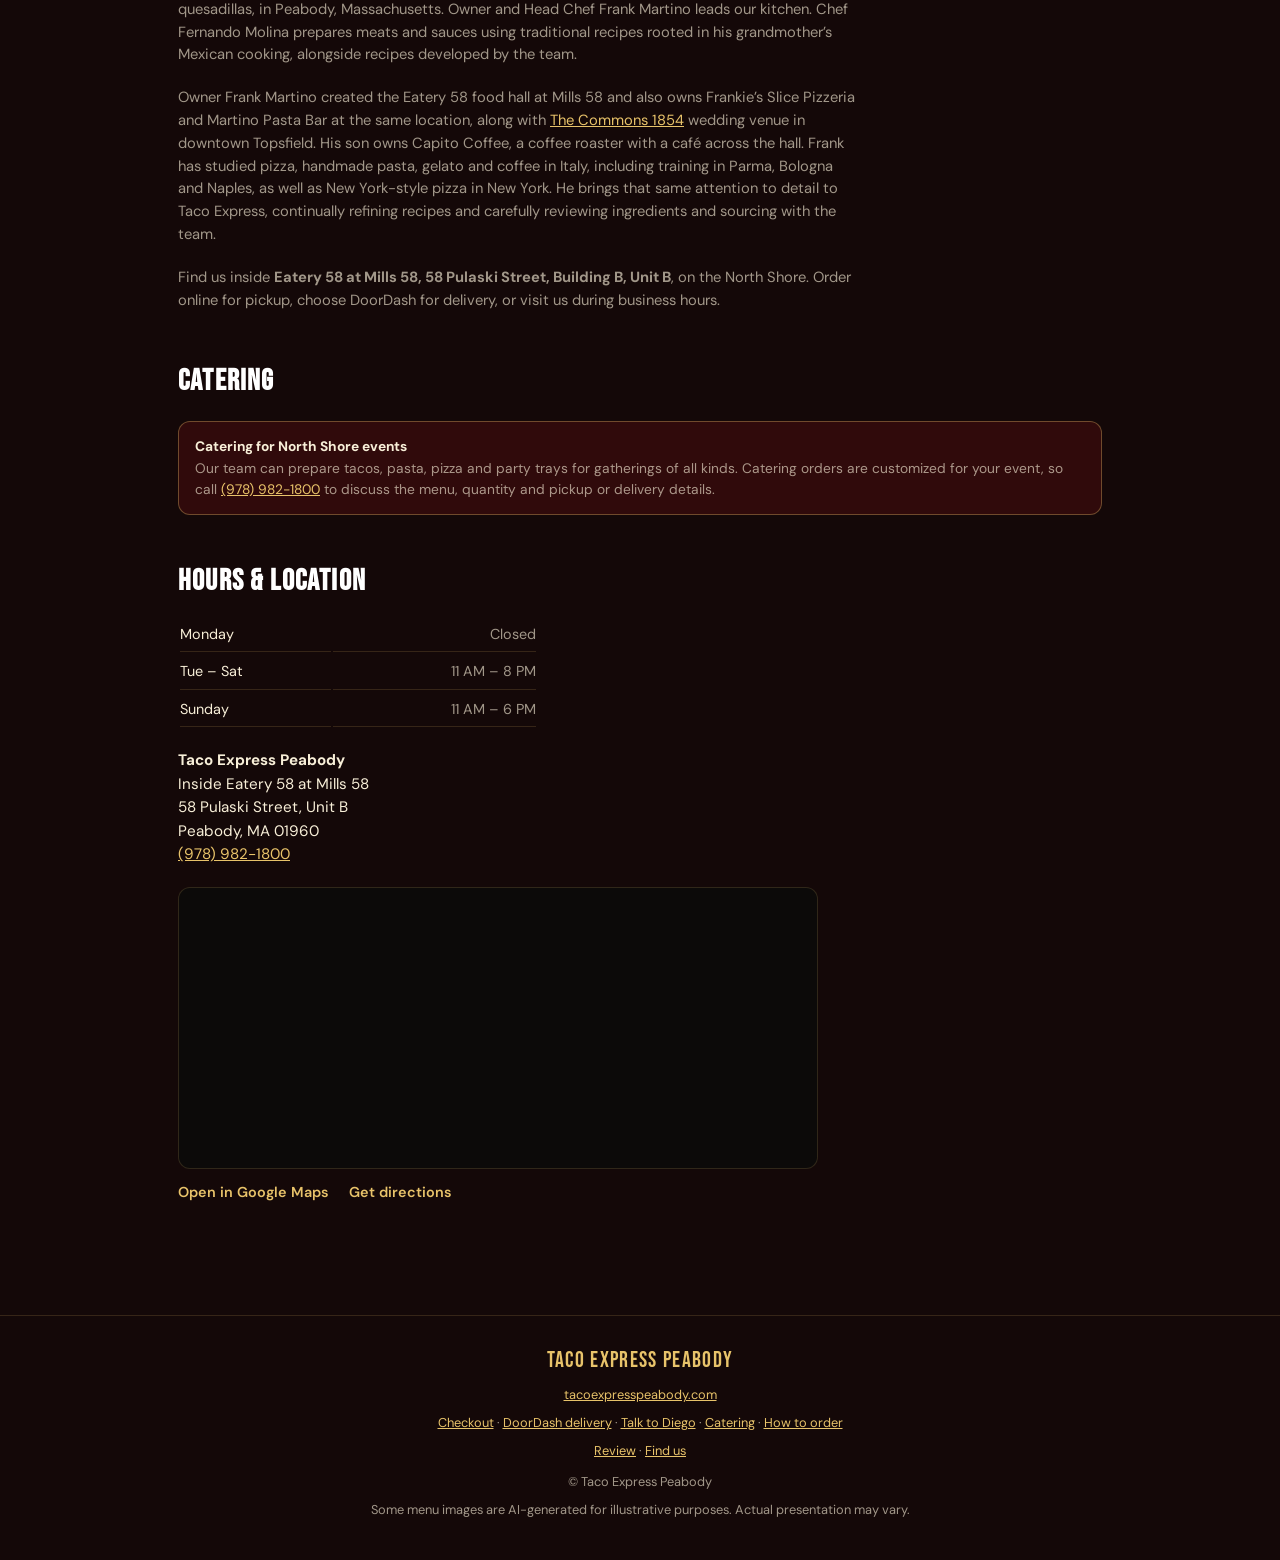
==== commit feaa1944: "Hours: Tue–Sat 11 AM–8 PM, Sun 11 AM–6 PM, Mon closed (was Wed–Sun 11–6)" ====
--- a/index.html
+++ b/index.html
@@ -65,7 +65,13 @@
       "openingHoursSpecification": [
         {
           "@type": "OpeningHoursSpecification",
-          "dayOfWeek": ["Wednesday", "Thursday", "Friday", "Saturday", "Sunday"],
+          "dayOfWeek": ["Tuesday", "Wednesday", "Thursday", "Friday", "Saturday"],
+          "opens": "11:00",
+          "closes": "20:00"
+        },
+        {
+          "@type": "OpeningHoursSpecification",
+          "dayOfWeek": ["Sunday"],
           "opens": "11:00",
           "closes": "18:00"
         }
@@ -905,13 +911,6 @@
   </header>
 
   <main class="wrap">
-    <section aria-labelledby="hiring-title" style="margin:18px 0 24px;padding:20px;border:2px solid #b4232d;border-radius:12px;background:#fff8f5;color:#252525;text-align:center;">
-      <h2 id="hiring-title" style="margin:0 0 8px;color:#a71d23;font-size:clamp(1.5rem,4vw,2rem);">NOW HIRING — $22–$26 / HOUR</h2>
-      <p style="margin:6px 0;font-weight:700;">Experienced Pizza Makers &amp; Sauté / Line Cooks</p>
-      <p style="margin:6px 0;">Minimum 3 years of professional experience required. Pay based on skills and experience.</p>
-      <p style="margin:6px 0;">Interviews by appointment only. Please bring a current résumé.</p>
-      <p style="margin:8px 0 0;font-weight:700;">Call <a href="tel:+19789821800" style="color:#a71d23;">(978) 982-1800</a> to schedule an interview.</p>
-    </section>
     <div class="seo-intro">
       <h1>Tacos, Burritos &amp; Mexican Food in Peabody, MA</h1>
       <p>Order online for pickup from Taco Express, inside Eatery 58 at Mills 58, 58 Pulaski Street, Unit B.</p>
@@ -1475,8 +1474,8 @@
       <h2>Hours &amp; location</h2>
       <table class="hours-table" aria-label="Hours">
         <tr><td>Monday</td><td>Closed</td></tr>
-        <tr><td>Tuesday</td><td>Closed</td></tr>
-        <tr><td>Wed – Sun</td><td>11 AM – 6 PM</td></tr>
+        <tr><td>Tue – Sat</td><td>11 AM – 8 PM</td></tr>
+        <tr><td>Sunday</td><td>11 AM – 6 PM</td></tr>
       </table>
       <p style="margin-top:20px;font-size:0.95rem;">
         <strong>Taco Express Peabody</strong><br>
@@ -1818,19 +1817,20 @@
         var hour = Number(easternParts.hour);
         var minute = Number(easternParts.minute);
         var currentMinutes = hour * 60 + minute;
-        var scheduledToday = /^(Wednesday|Thursday|Friday|Saturday|Sunday)$/.test(weekday);
+        var scheduledToday = /^(Tuesday|Wednesday|Thursday|Friday|Saturday|Sunday)$/.test(weekday);
+        var closeMinutes = weekday === 'Sunday' ? 18 * 60 : 20 * 60;
         var withinHours =
           scheduledToday &&
           Number.isFinite(currentMinutes) &&
           currentMinutes >= 11 * 60 &&
-          currentMinutes < 18 * 60;
+          currentMinutes < closeMinutes;
         var emergencyClosed = !!(state && state.closed);
         var isOpen = withinHours && !emergencyClosed;
 
         status.classList.toggle('is-open', isOpen);
         status.classList.toggle('is-closed', !isOpen);
         label.textContent = isOpen ? 'OPEN' : 'CLOSED';
-        hours.textContent = scheduledToday ? 'Today · 11 AM–6 PM' : 'Today · Closed';
+        hours.textContent = scheduledToday ? (weekday === 'Sunday' ? 'Today · 11 AM–6 PM' : 'Today · 11 AM–8 PM') : 'Today · Closed';
 
         if (reasonEl) {
           var reason = emergencyClosed && state.reason ? String(state.reason) : '';
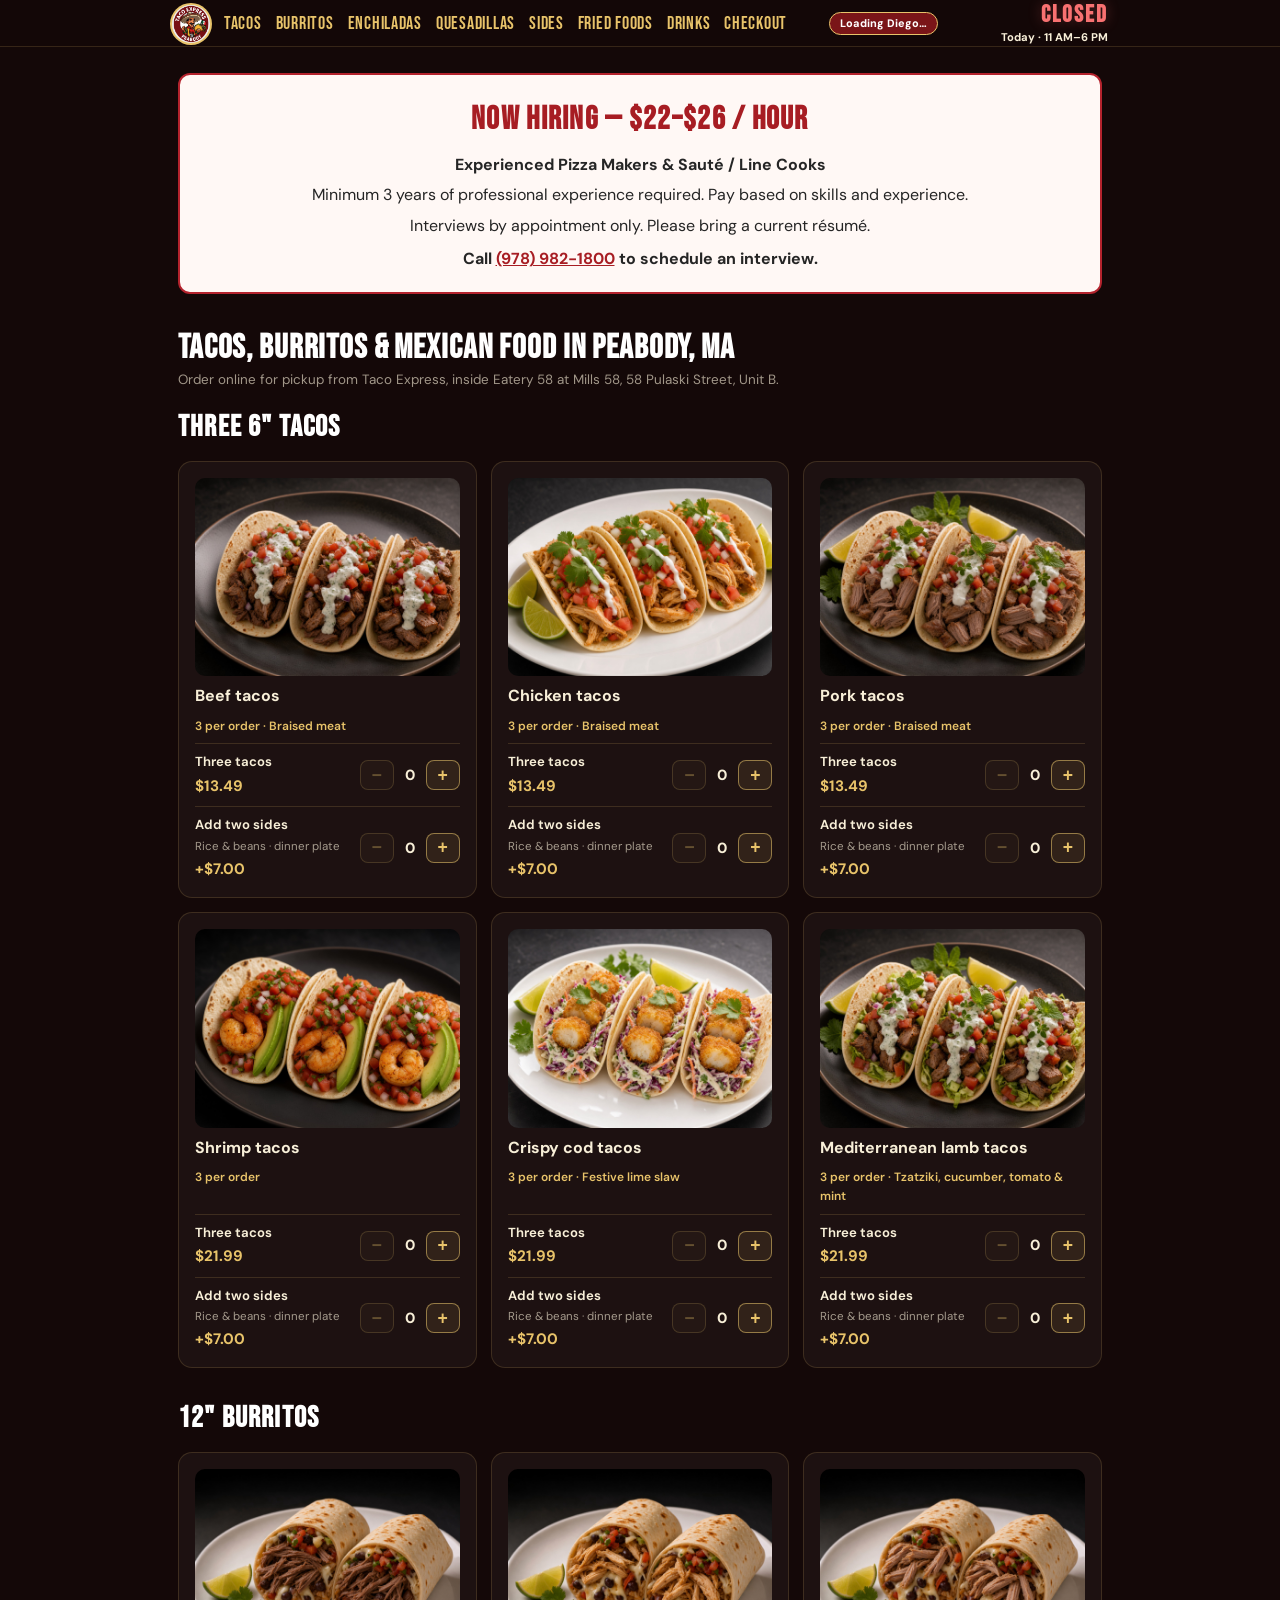
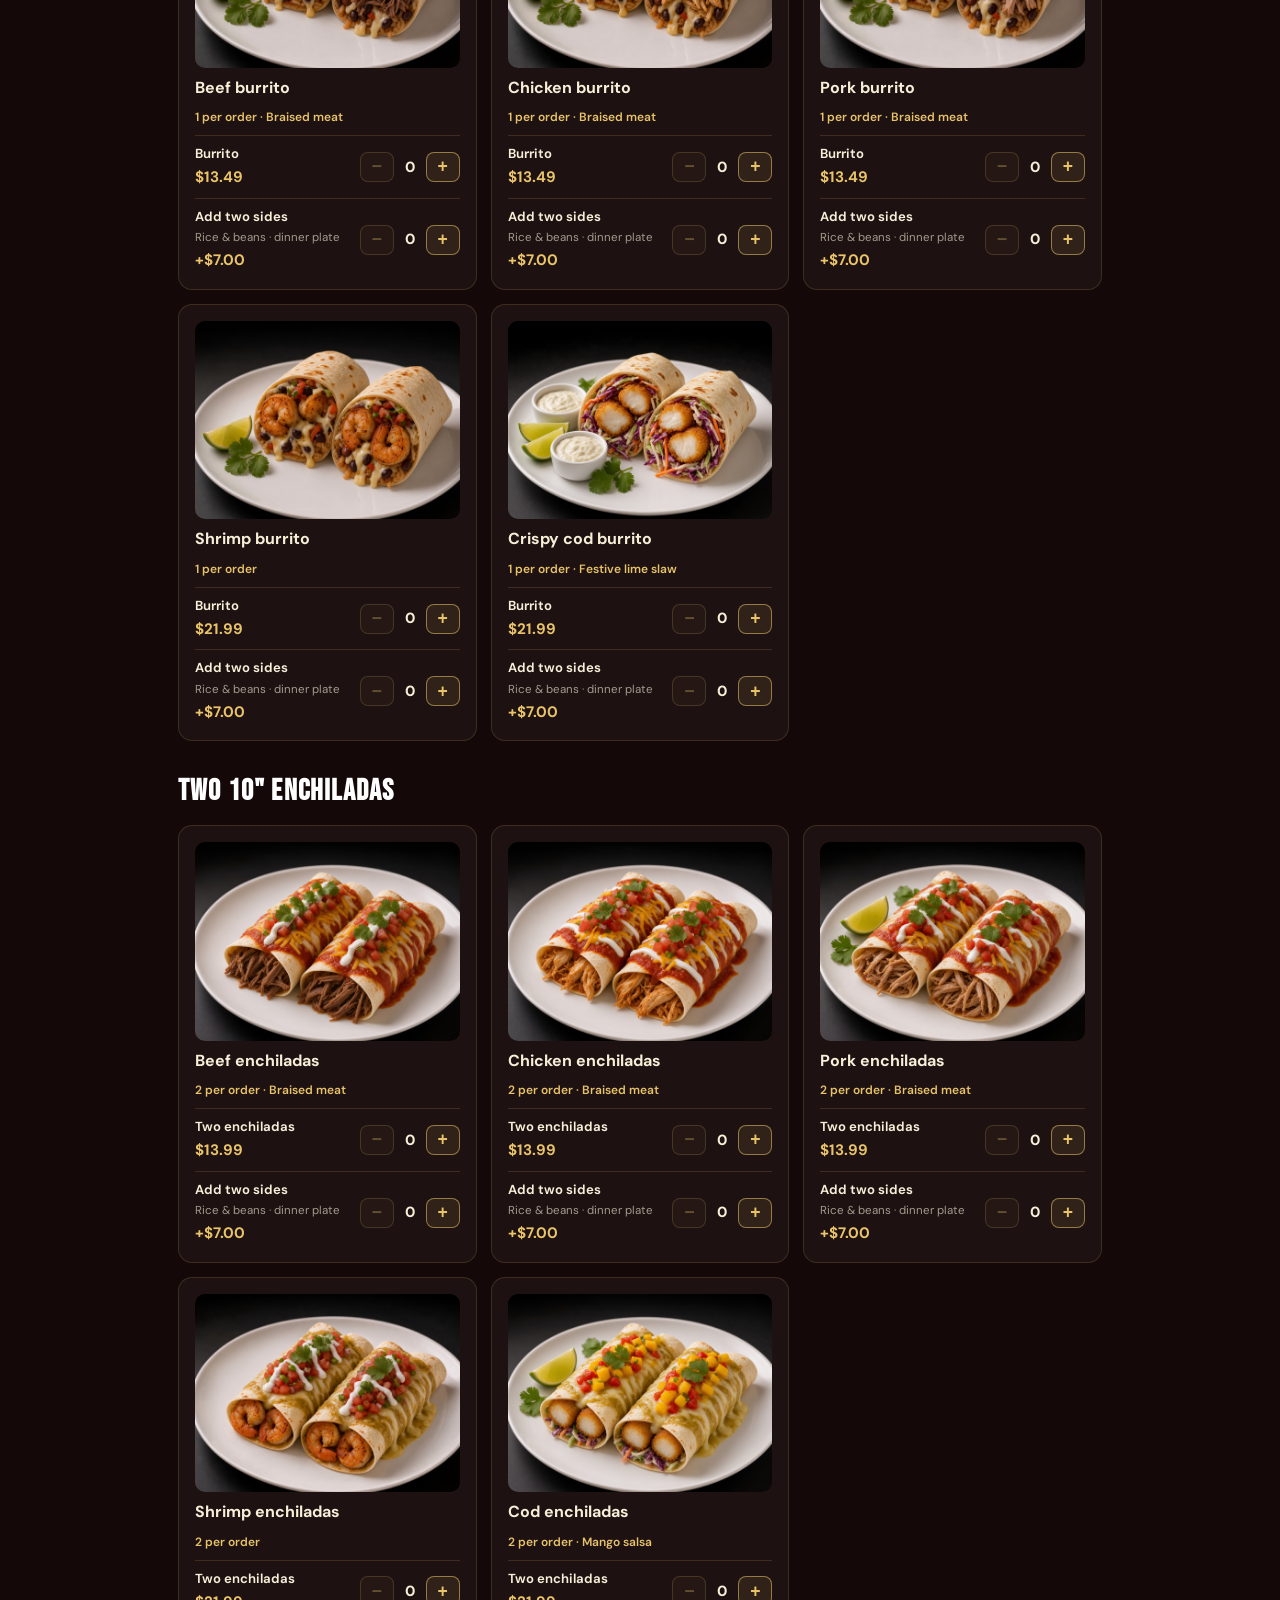
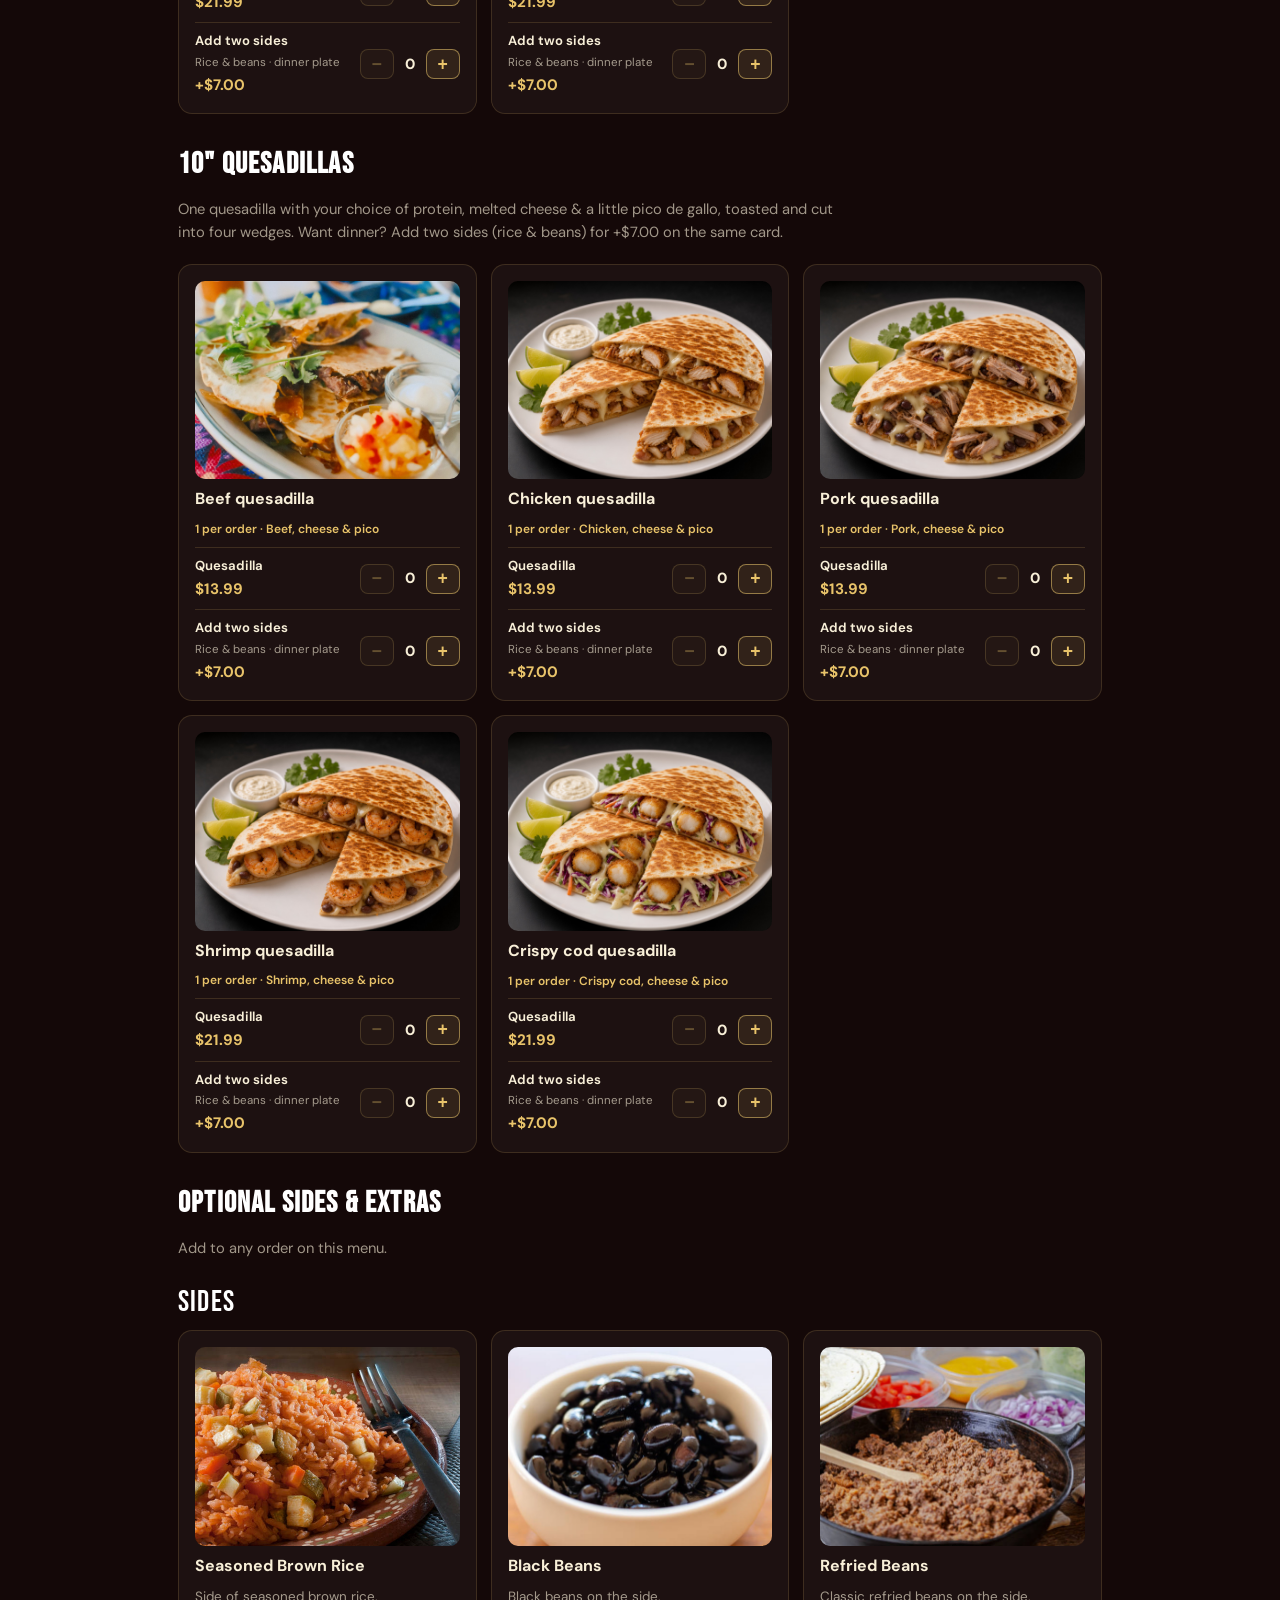
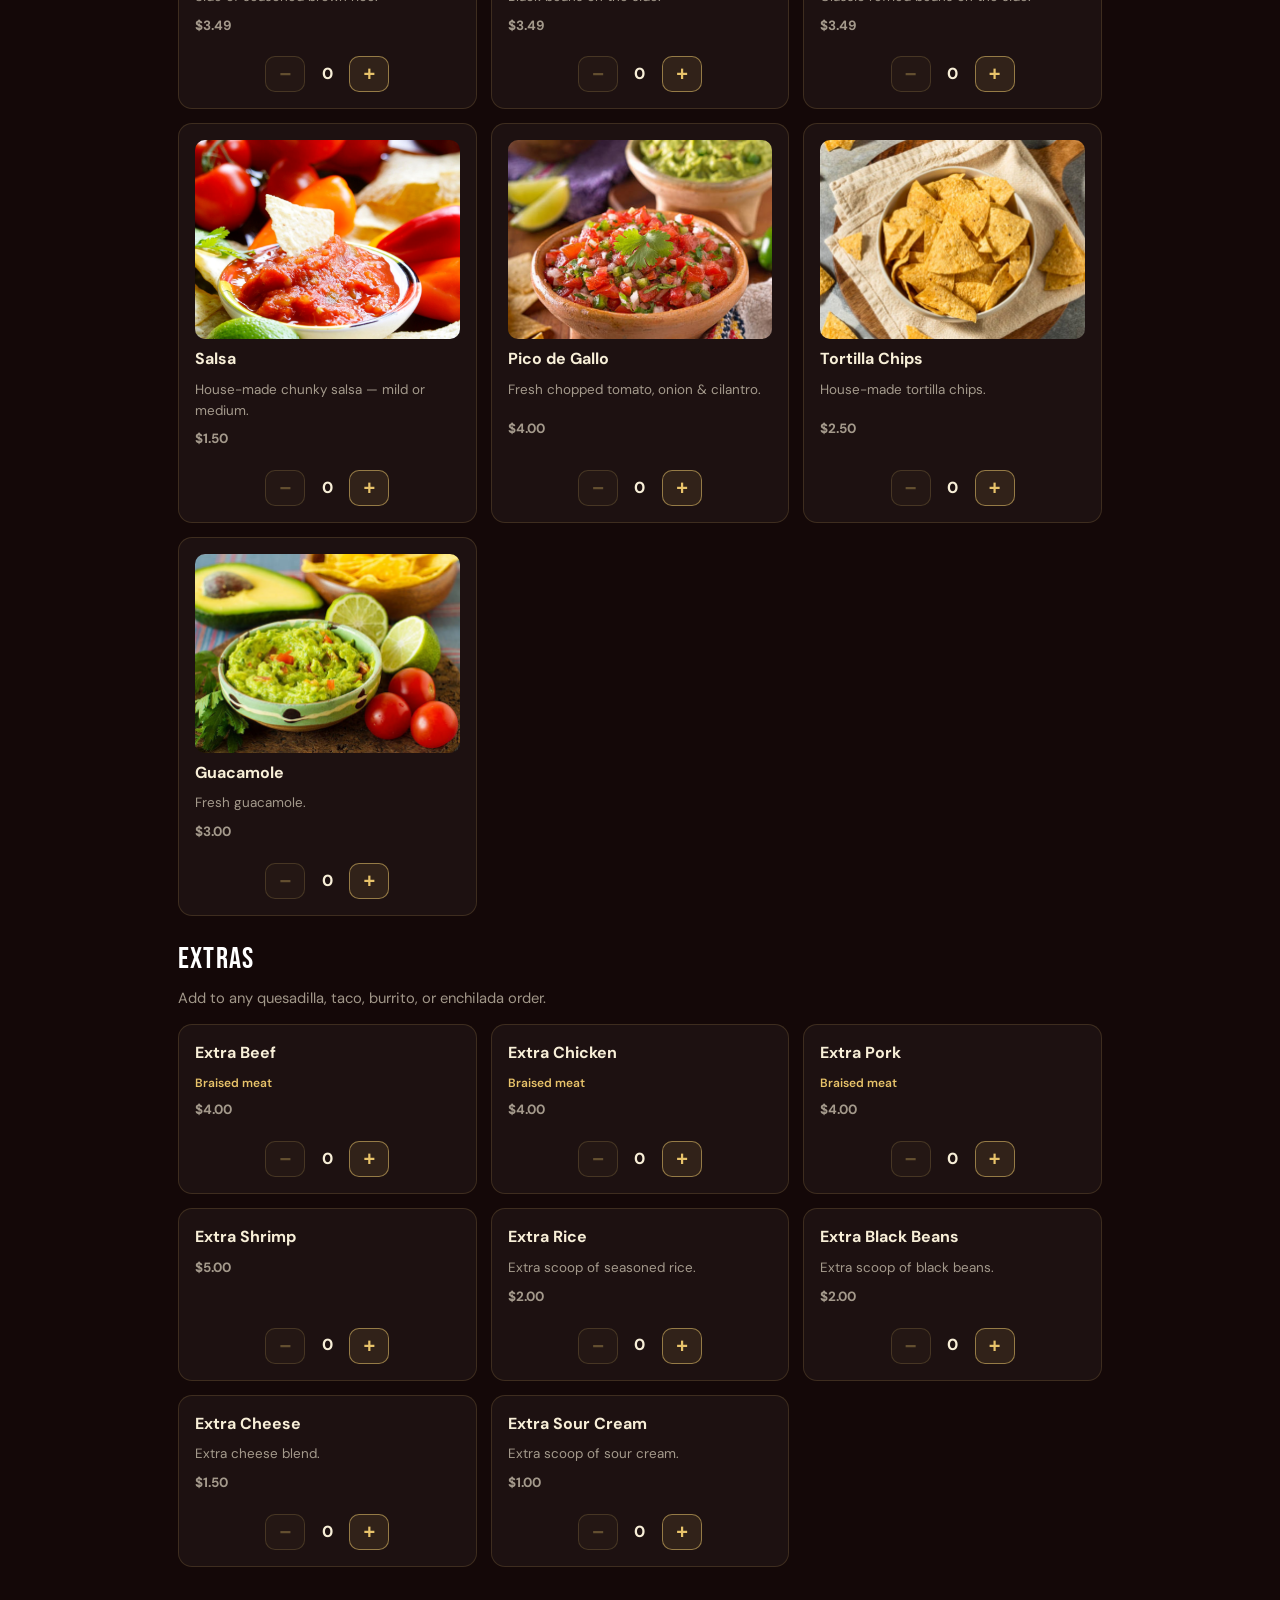
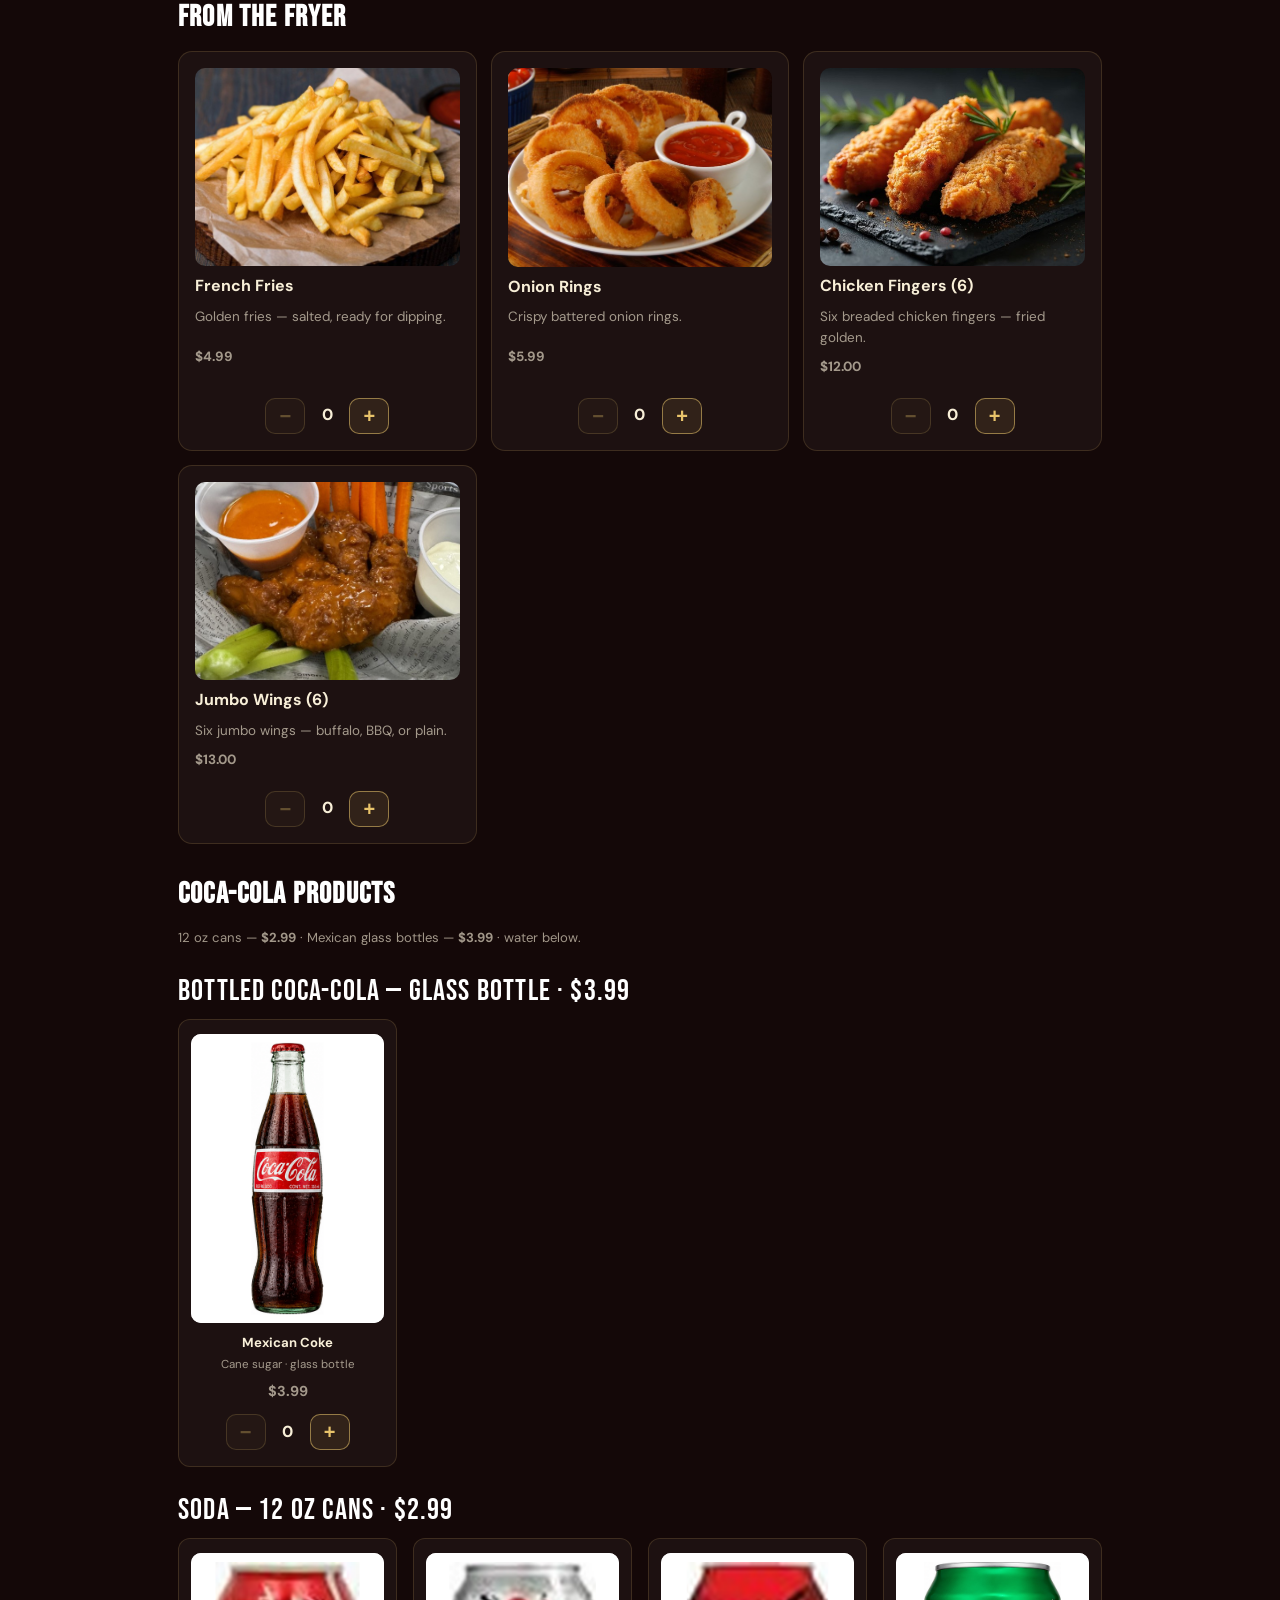
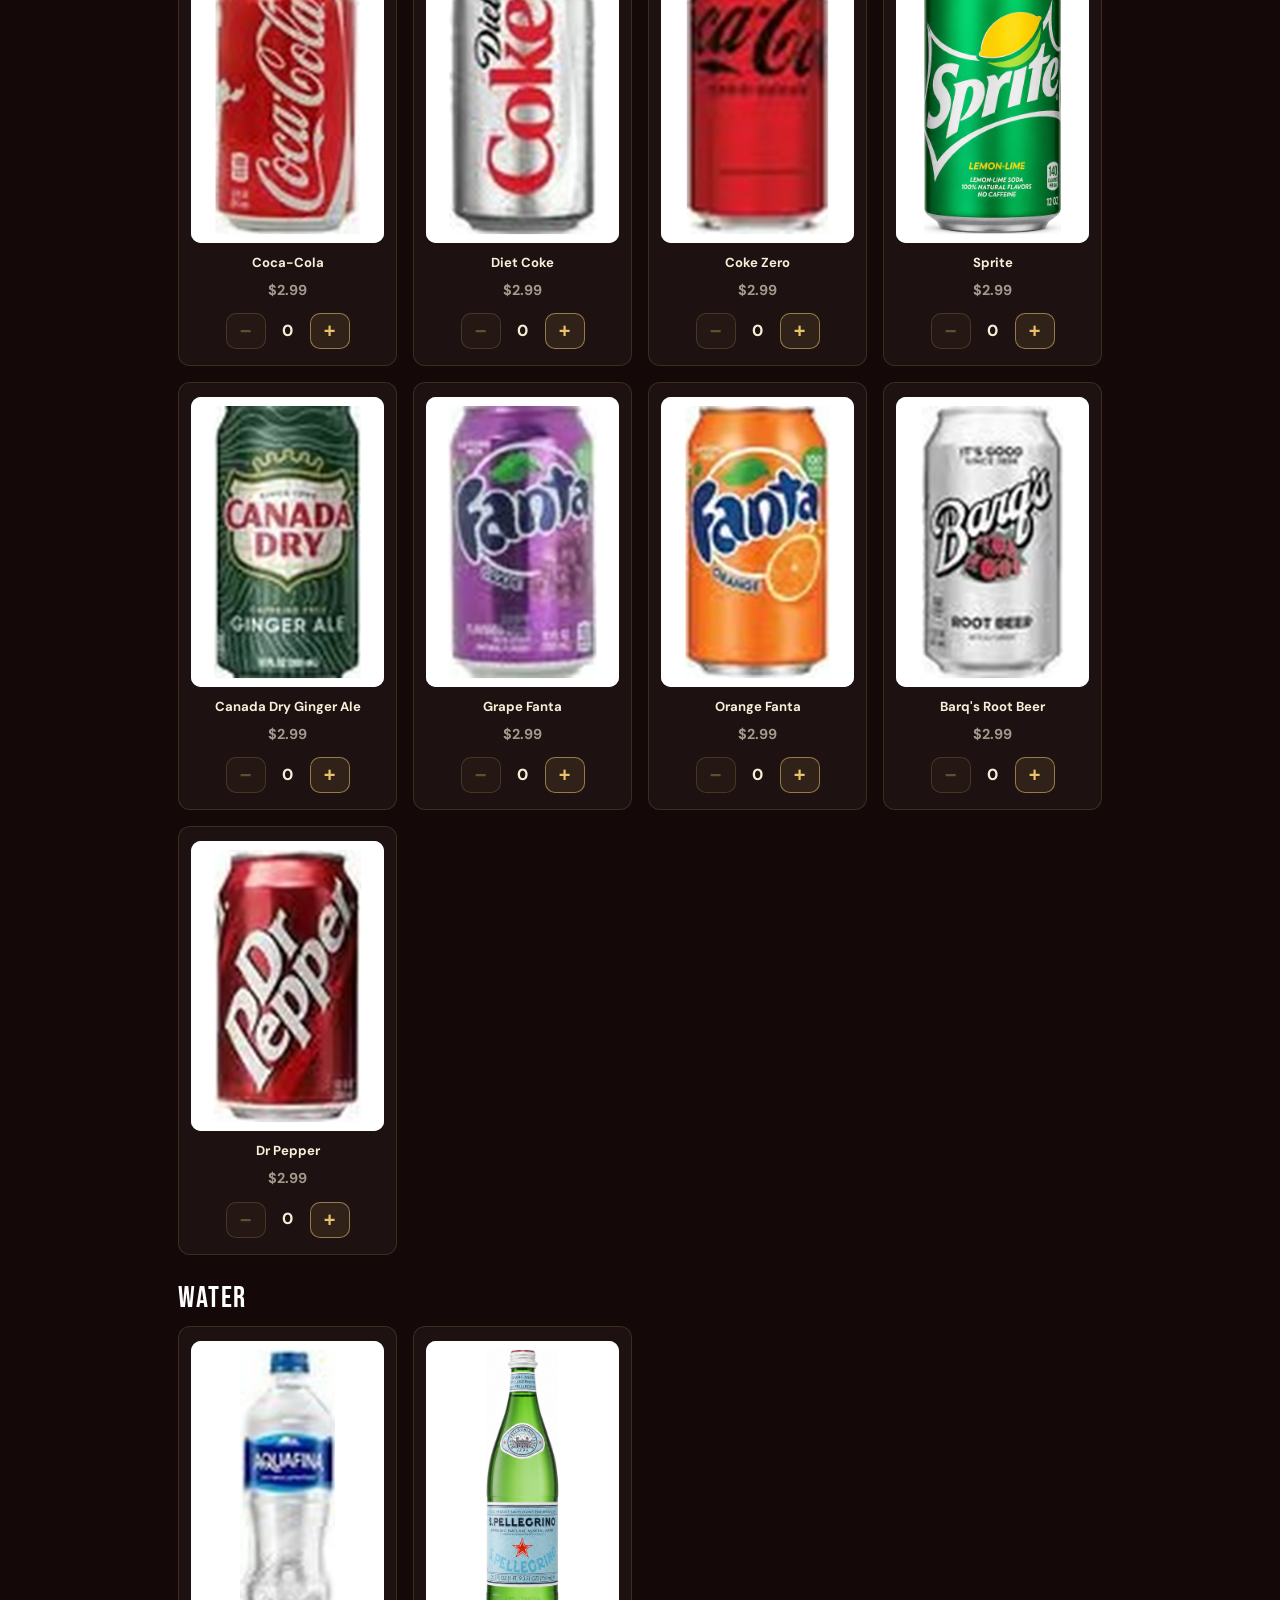
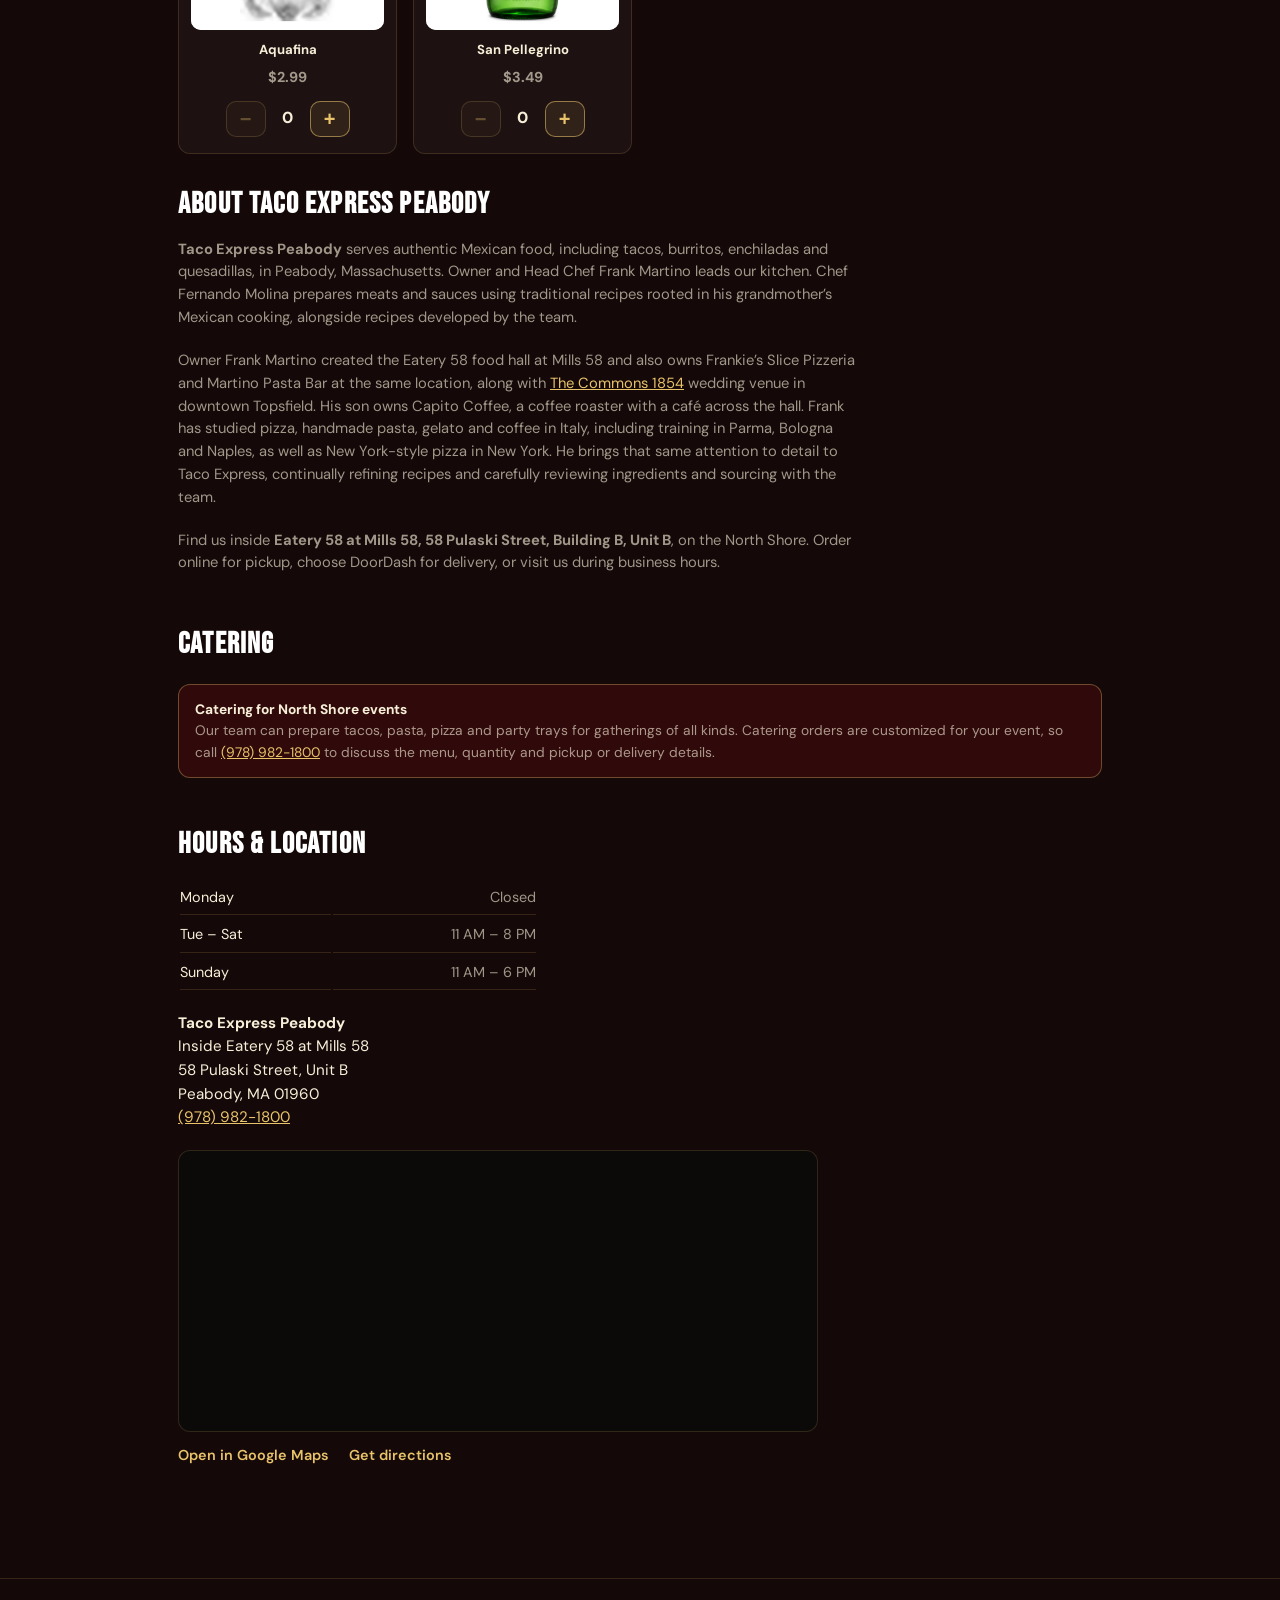
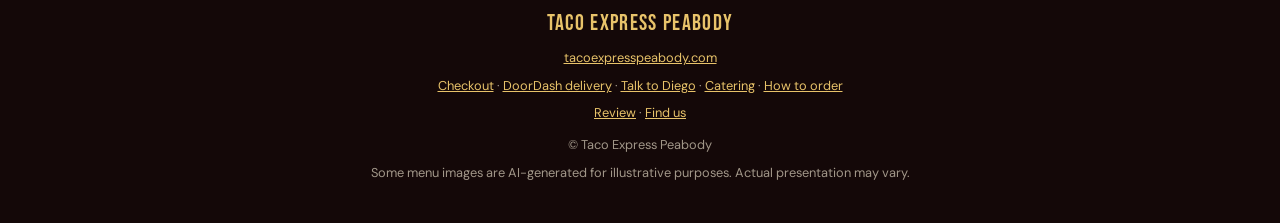
==== commit 1f0ba55d: "Merge d7f31cc00ae86f1941b1c08a8b08b1a5c00d4e3d into 6e7b832d5de10cac08c684a907b2209565079798" ====
--- a/index.html
+++ b/index.html
@@ -911,6 +911,13 @@
   </header>
 
   <main class="wrap">
+    <section aria-labelledby="hiring-title" style="margin:18px 0 24px;padding:20px;border:2px solid #b4232d;border-radius:12px;background:#fff8f5;color:#252525;text-align:center;">
+      <h2 id="hiring-title" style="margin:0 0 8px;color:#a71d23;font-size:clamp(1.5rem,4vw,2rem);">NOW HIRING — $22–$26 / HOUR</h2>
+      <p style="margin:6px 0;font-weight:700;">Experienced Pizza Makers &amp; Sauté / Line Cooks</p>
+      <p style="margin:6px 0;">Minimum 3 years of professional experience required. Pay based on skills and experience.</p>
+      <p style="margin:6px 0;">Interviews by appointment only. Please bring a current résumé.</p>
+      <p style="margin:8px 0 0;font-weight:700;">Call <a href="tel:+19789821800" style="color:#a71d23;">(978) 982-1800</a> to schedule an interview.</p>
+    </section>
     <div class="seo-intro">
       <h1>Tacos, Burritos &amp; Mexican Food in Peabody, MA</h1>
       <p>Order online for pickup from Taco Express, inside Eatery 58 at Mills 58, 58 Pulaski Street, Unit B.</p>
